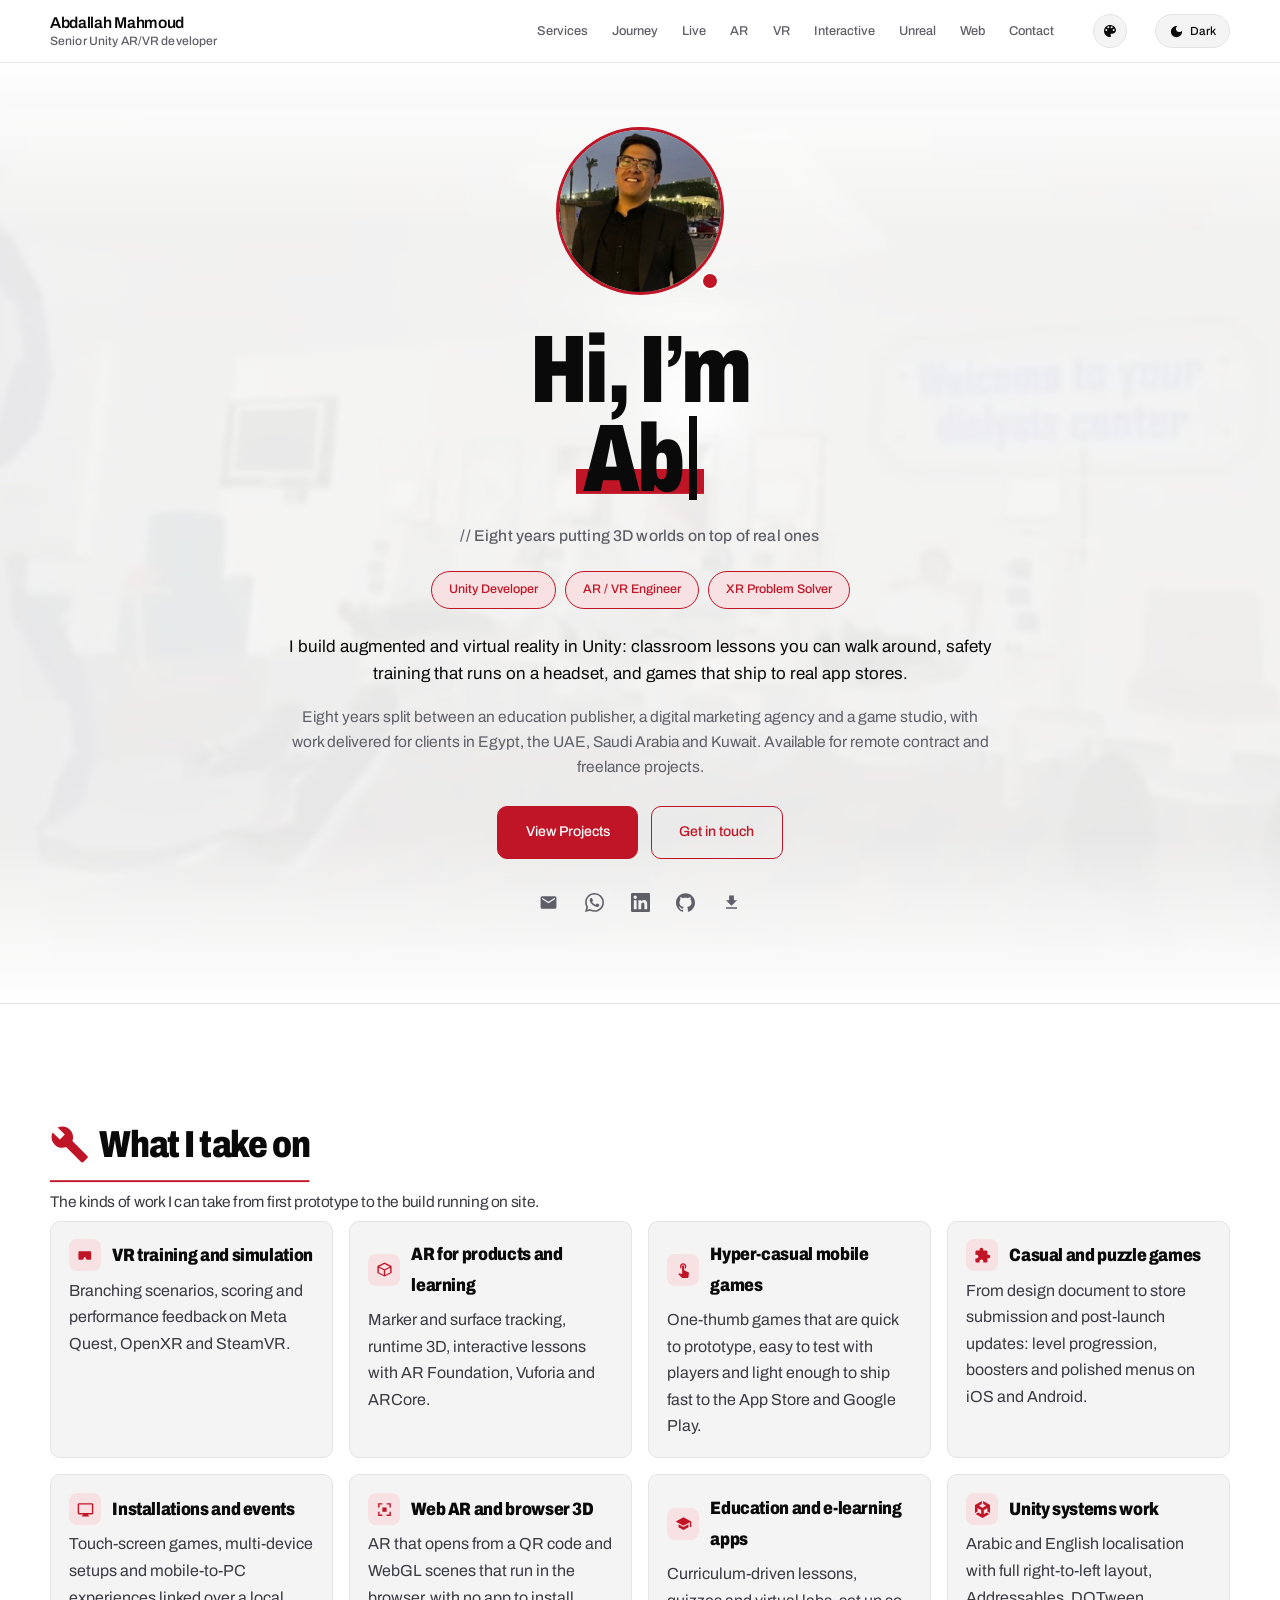
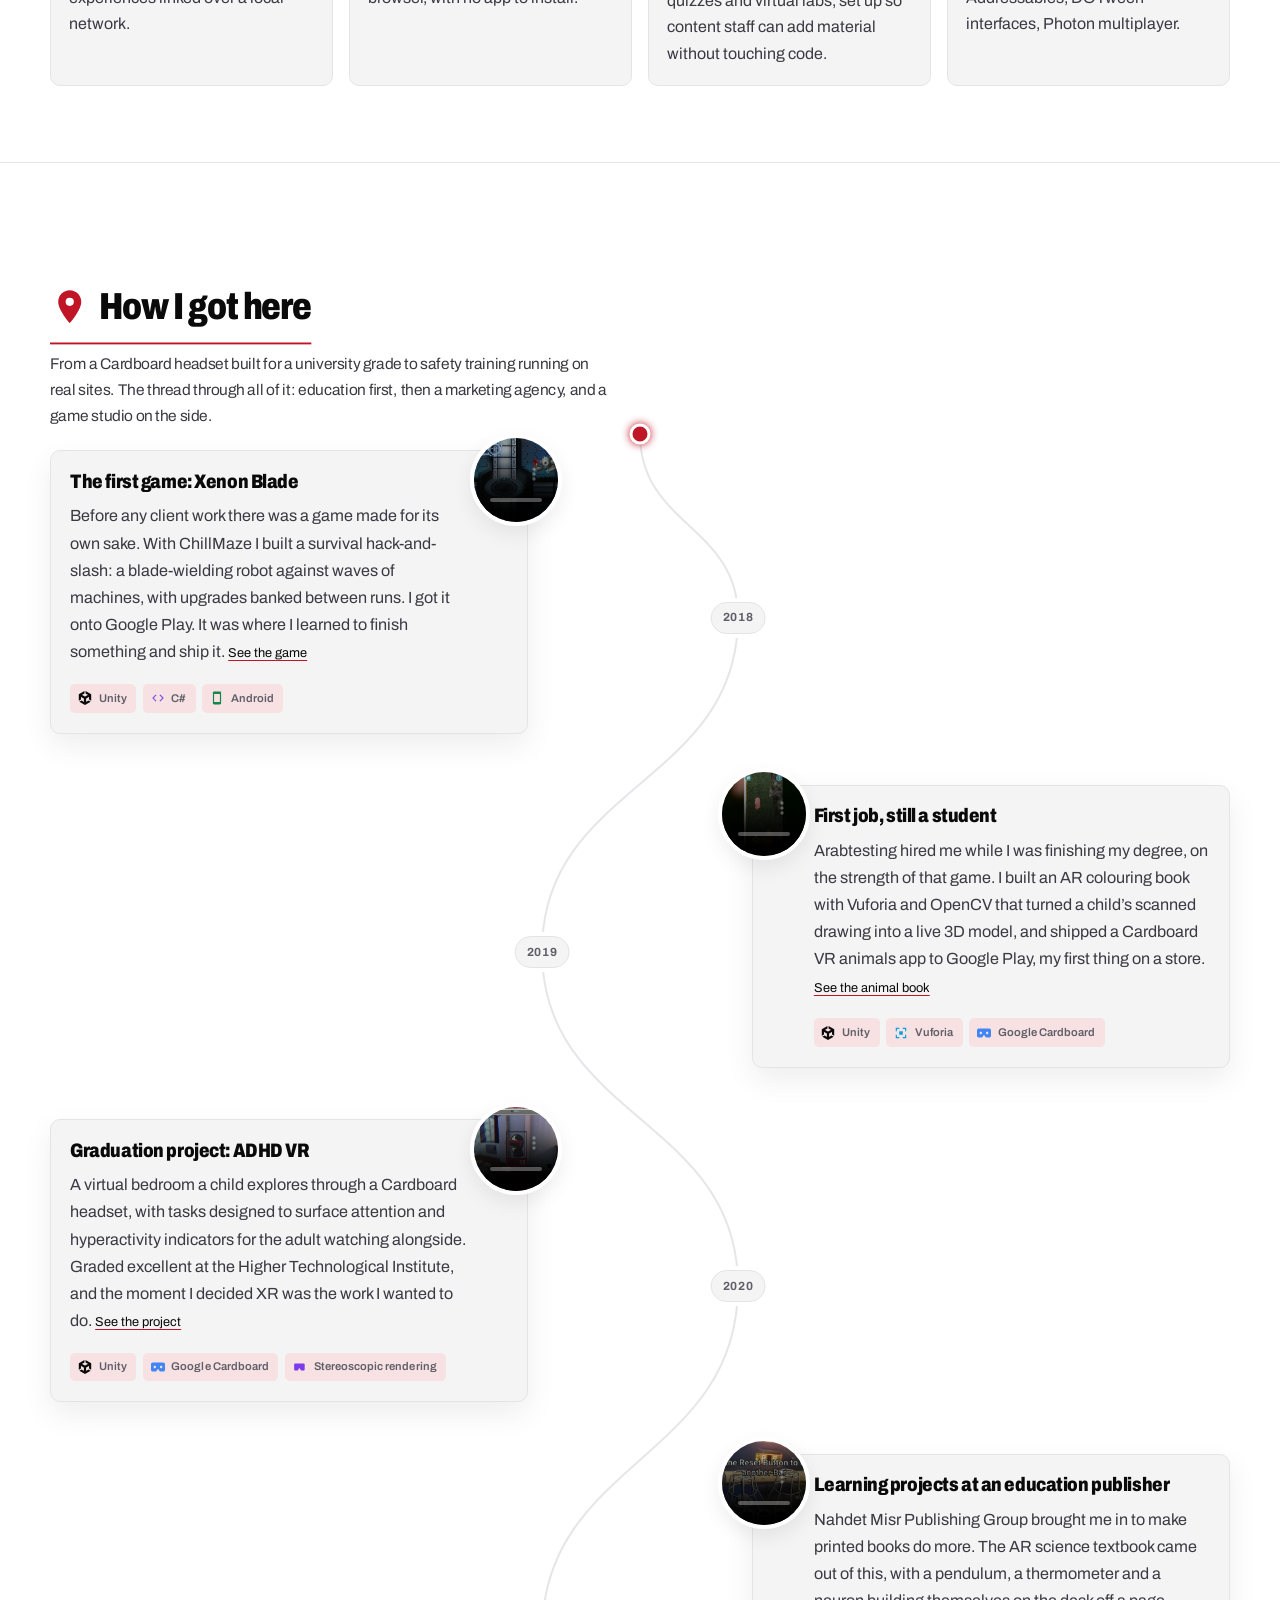
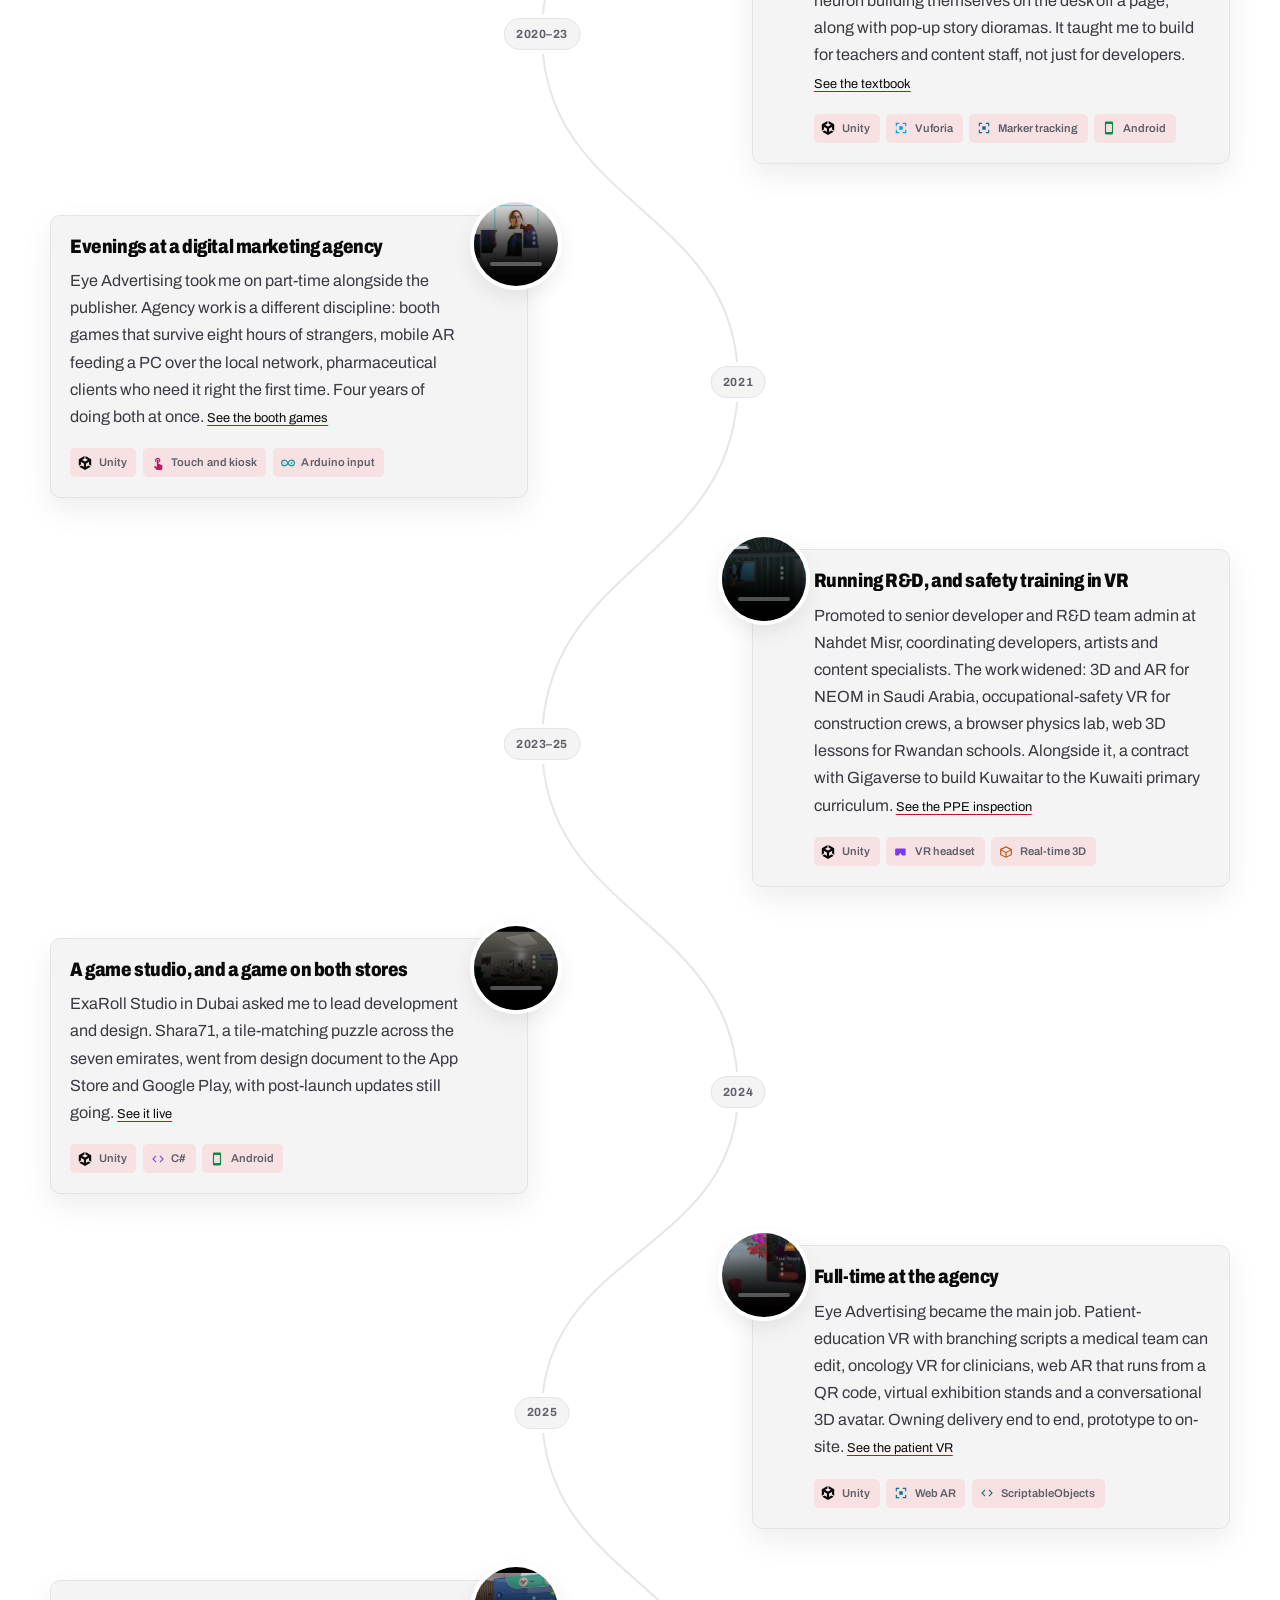
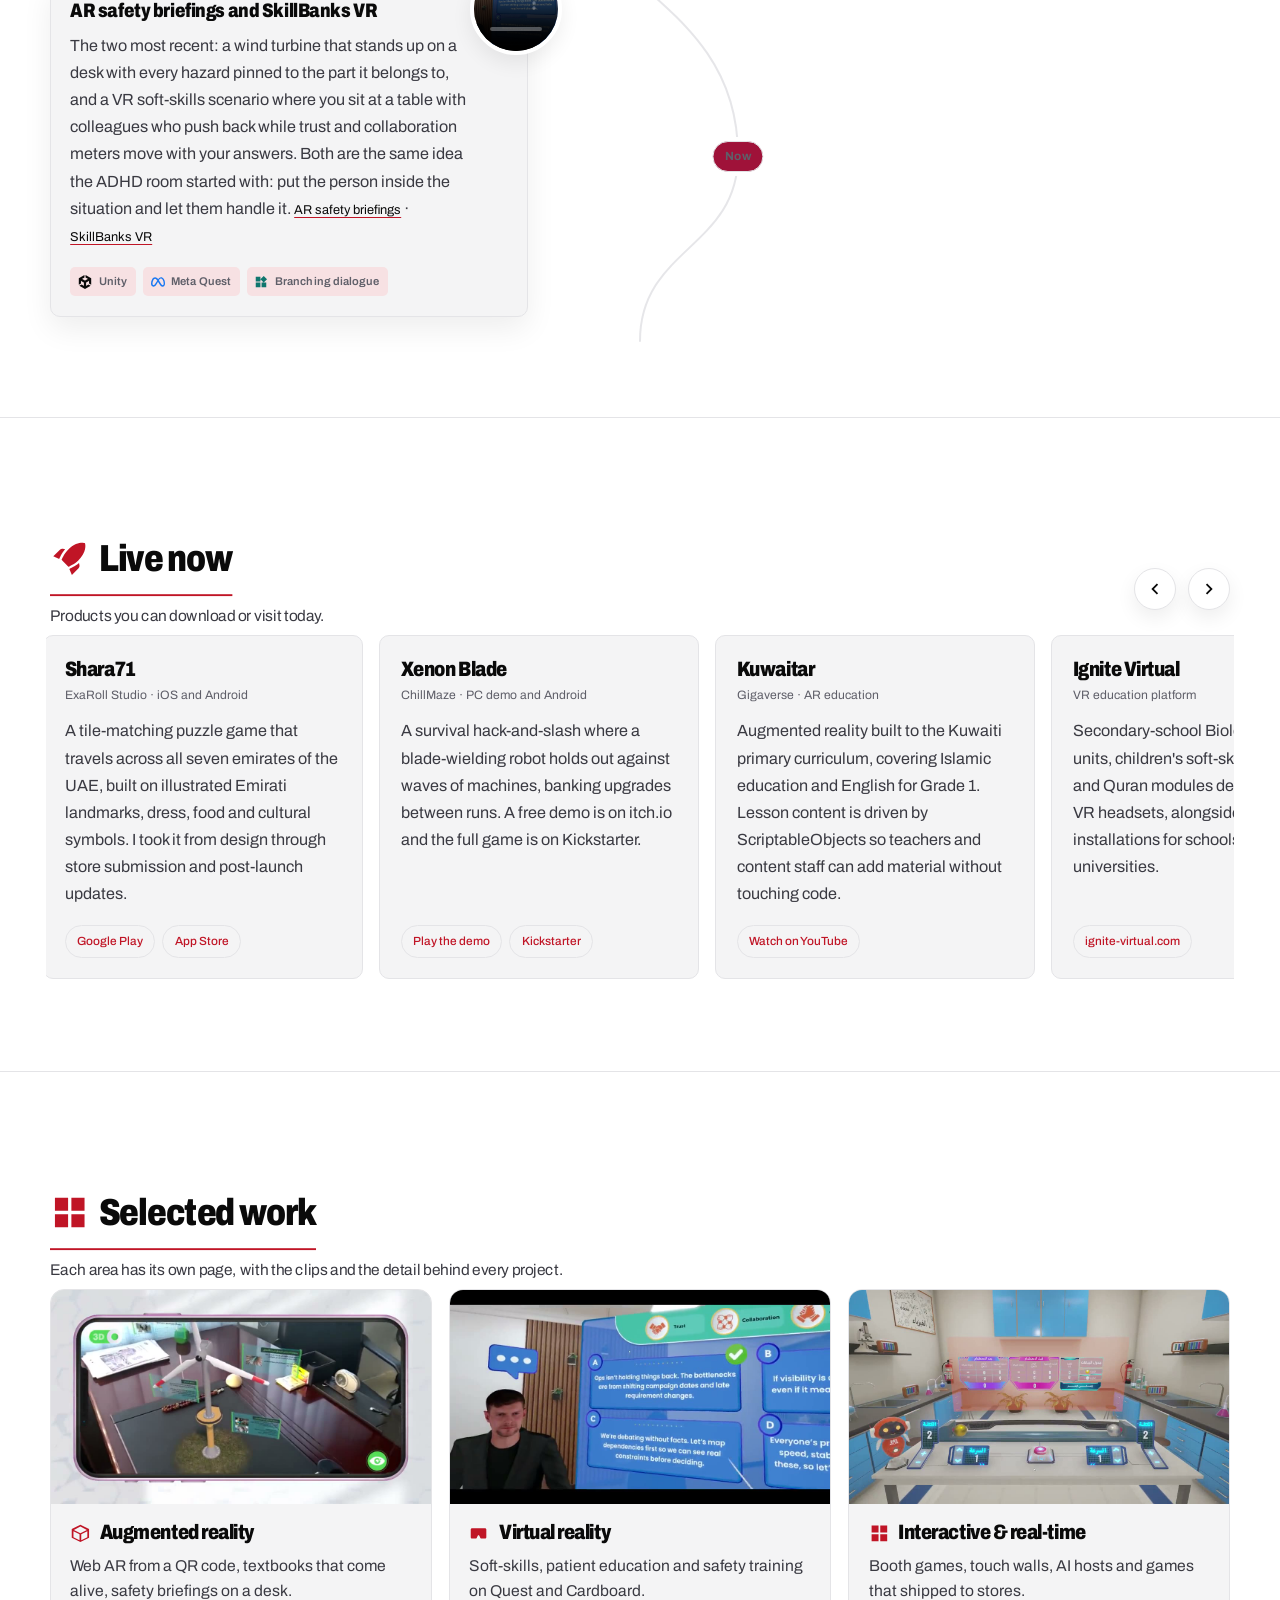
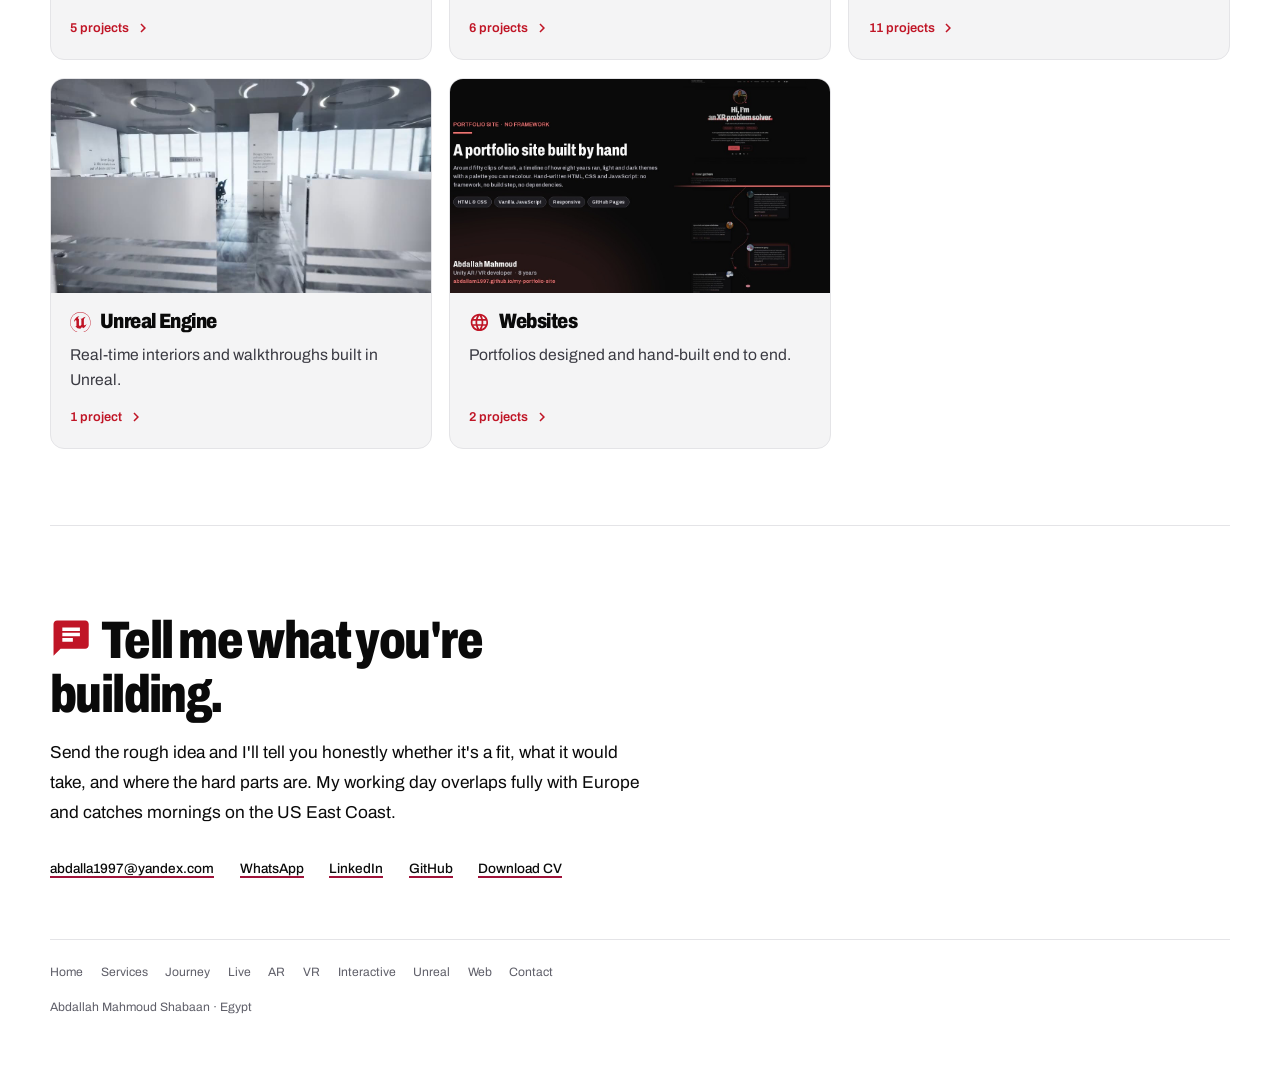
==== index.html @ 1aaa984c "Play a clip in each Selected work card The AR, VR, Interactive and Unreal cards loop a muted preview" ====
<!DOCTYPE html>
<html lang="en">
<head>
<meta charset="utf-8">
<meta name="viewport" content="width=device-width, initial-scale=1">
<title>Abdallah Mahmoud · Senior Unity AR/VR Developer</title>
<meta name="description" content="Senior Unity AR and VR developer. Six years building education, training and event experiences for clients across Egypt, the UAE, Saudi Arabia and Kuwait.">
<meta property="og:title" content="Abdallah Mahmoud · Senior Unity AR/VR Developer">
<meta property="og:description" content="Senior Unity AR and VR developer. Six years building education, training and event experiences for clients across Egypt, the UAE, Saudi Arabia and Kuwait.">
<meta property="og:image" content="https://abdallam1997.github.io/my-portfolio-site/share-card.png">
<meta property="og:image:width" content="1200">
<meta property="og:image:height" content="630">
<meta property="og:image:alt" content="Abdallah Mahmoud, Unity AR/VR developer">
<meta property="og:site_name" content="Abdallah Mahmoud">
<meta property="og:type" content="website">
<meta property="og:url" content="https://abdallam1997.github.io/my-portfolio-site/">
<meta name="twitter:card" content="summary_large_image">
<meta name="twitter:title" content="Abdallah Mahmoud · Senior Unity AR/VR Developer">
<meta name="twitter:description" content="Senior Unity AR and VR developer. Six years building education, training and event experiences for clients across Egypt, the UAE, Saudi Arabia and Kuwait.">
<meta name="twitter:image" content="https://abdallam1997.github.io/my-portfolio-site/share-card.png">
<link rel="canonical" href="https://abdallam1997.github.io/my-portfolio-site/">
<meta name="theme-color" content="#FFFFFF">
<link rel="icon" href="favicon.svg" type="image/svg+xml">
<link rel="icon" href="favicon.png" type="image/png" sizes="64x64">
<link rel="apple-touch-icon" href="apple-touch-icon.png">
<script>
// Runs before paint so a stored choice never flashes the wrong theme.
(function(){try{var t=localStorage.getItem('theme');
if(t==='dark'||t==='light')document.documentElement.setAttribute('data-theme',t);
var a=localStorage.getItem('accent');
if(a&&/^[a-z]+$/.test(a))document.documentElement.setAttribute('data-accent',a);}catch(e){}})();
</script>
<link rel="preconnect" href="https://fonts.googleapis.com">
<link rel="preconnect" href="https://fonts.gstatic.com" crossorigin>
<!-- Fonts load without blocking paint, so the page still appears instantly on
     networks where fonts.googleapis.com is slow or blocked. -->
<link rel="stylesheet" href="https://fonts.googleapis.com/css2?family=Archivo:wdth,wght@62..125,400..900&amp;display=swap" media="print" onload="this.media='all';this.onload=null">
<noscript><link rel="stylesheet" href="https://fonts.googleapis.com/css2?family=Archivo:wdth,wght@62..125,400..900&amp;display=swap"></noscript>
<!-- The version is bumped whenever styles.css changes: Pages caches assets for
     ten minutes, and without it a new page can load against the old stylesheet. -->
<link rel="preconnect" href="https://fonts.googleapis.com">
<link rel="preconnect" href="https://fonts.gstatic.com" crossorigin>
<!-- Fonts load without blocking paint, so the page still appears instantly on
     networks where fonts.googleapis.com is slow or blocked. -->
<link rel="stylesheet" href="https://fonts.googleapis.com/css2?family=Archivo:wdth,wght@62..125,400..900&amp;display=swap" media="print" onload="this.media='all';this.onload=null">
<noscript><link rel="stylesheet" href="https://fonts.googleapis.com/css2?family=Archivo:wdth,wght@62..125,400..900&amp;display=swap"></noscript>
<!-- The version is bumped whenever styles.css changes: Pages caches assets for
     ten minutes, and without it a new page can load against the old stylesheet. -->
<link rel="stylesheet" href="styles.css?v=20261012e">
</head>
<body>
<div class="progress" aria-hidden="true"></div>

<!-- Floating contact: shown once the top of the page is past, hidden again over #contact. -->
<div class="fab" id="fab">
  <div class="fab-menu" id="fabMenu">
    <a class="fab-item" href="https://wa.me/201009634712" target="_blank" rel="noopener">
      <svg viewBox="0 0 24 24" aria-hidden="true" focusable="false"><path d="M17.472 14.382c-.297-.149-1.758-.867-2.03-.967-.273-.099-.471-.148-.67.15-.197.297-.767.966-.94 1.164-.173.199-.347.223-.644.075-.297-.15-1.255-.463-2.39-1.475-.883-.788-1.48-1.761-1.653-2.059-.173-.297-.018-.458.13-.606.134-.133.298-.347.446-.52.149-.174.198-.298.298-.497.099-.198.05-.371-.025-.52-.075-.149-.669-1.612-.916-2.207-.242-.579-.487-.5-.669-.51-.173-.008-.371-.01-.57-.01-.198 0-.52.074-.792.372-.272.297-1.04 1.016-1.04 2.479 0 1.462 1.065 2.875 1.213 3.074.149.198 2.096 3.2 5.077 4.487.709.306 1.262.489 1.694.625.712.227 1.36.195 1.872.118.571-.085 1.758-.719 2.006-1.413.248-.694.248-1.289.173-1.413-.074-.124-.272-.198-.57-.347m-5.421 7.403h-.004a9.87 9.87 0 01-5.031-1.378l-.361-.214-3.741.982.998-3.648-.235-.374a9.86 9.86 0 01-1.51-5.26c.001-5.45 4.436-9.884 9.888-9.884 2.64 0 5.122 1.03 6.988 2.898a9.825 9.825 0 012.893 6.994c-.003 5.45-4.437 9.884-9.885 9.884m8.413-18.297A11.815 11.815 0 0012.05 0C5.495 0 .16 5.335.157 11.892c0 2.096.547 4.142 1.588 5.945L.057 24l6.305-1.654a11.882 11.882 0 005.683 1.448h.005c6.554 0 11.89-5.335 11.893-11.893a11.821 11.821 0 00-3.48-8.413z"/></svg>WhatsApp</a>
    <a class="fab-item" href="mailto:abdalla1997@yandex.com">
      <svg viewBox="0 0 24 24" aria-hidden="true" focusable="false"><path d="M20 4H4c-1.1 0-1.99.9-1.99 2L2 18c0 1.1.9 2 2 2h16c1.1 0 2-.9 2-2V6c0-1.1-.9-2-2-2zm0 4l-8 5-8-5V6l8 5 8-5v2z"/></svg>Email</a>
    <a class="fab-item" href="tel:+201009634712">
      <svg viewBox="0 0 24 24" aria-hidden="true" focusable="false"><path d="M6.62 10.79a15.05 15.05 0 006.59 6.59l2.2-2.2c.27-.27.67-.36 1.02-.24 1.12.37 2.33.57 3.57.57.55 0 1 .45 1 1V20c0 .55-.45 1-1 1-9.39 0-17-7.61-17-17 0-.55.45-1 1-1h3.5c.55 0 1 .45 1 1 0 1.25.2 2.45.57 3.57.11.35.03.74-.25 1.02l-2.2 2.2z"/></svg>Call +20 100 963 4712</a>
  </div>
  <button class="fab-btn" id="fabBtn" type="button" aria-expanded="false" aria-controls="fabMenu" aria-label="Contact me">
    <svg class="i-chat" viewBox="0 0 24 24" aria-hidden="true" focusable="false"><path d="M20 2H4c-1.1 0-2 .9-2 2v18l4-4h14c1.1 0 2-.9 2-2V4c0-1.1-.9-2-2-2zM7 9h10v2H7V9zm6 5H7v-2h6v2zm4-6H7V6h10v2z"/></svg>
    <svg class="i-close" viewBox="0 0 24 24" aria-hidden="true" focusable="false"><path d="M19 6.41L17.59 5 12 10.59 6.41 5 5 6.41 10.59 12 5 17.59 6.41 19 12 13.41 17.59 19 19 17.59 13.41 12z"/></svg>
  </button>
</div>


<header class="masthead">
  <div class="wrap">
    <a class="brand" href="index.html">
      <span class="wordmark">Abdallah Mahmoud</span>
      <span class="where">Senior Unity AR/VR developer</span>
    </a>
    <span class="spring"></span>
    <button type="button" class="navtoggle" aria-label="Open menu" aria-expanded="false" aria-controls="mainnav"><svg viewBox="0 0 24 24" aria-hidden="true" focusable="false"><path class="bar1" d="M4 12h16"/><path class="bar2" d="M4 12h16"/><path class="bar3" d="M4 12h16"/></svg></button>
    <nav class="mainnav" id="mainnav" aria-label="Pages">
      <a href="#services">Services</a>
      <a href="#journey">Journey</a>
      <a href="#live">Live</a>
      <a href="ar.html">AR</a>
      <a href="vr.html">VR</a>
      <a href="interactive.html">Interactive</a>
      <a href="unreal.html">Unreal</a>
      <a href="websites.html">Web</a>
      <a href="#contact">Contact</a>
    </nav>
    <span class="pickwrap"><button type="button" class="palette" aria-label="Change accent colour" aria-expanded="false" aria-haspopup="true" aria-controls="swatches"><svg viewBox="0 0 24 24" aria-hidden="true" focusable="false"><path d="M12 3c-4.97 0-9 4.03-9 9s4.03 9 9 9c.83 0 1.5-.67 1.5-1.5 0-.39-.15-.74-.39-1.01-.23-.26-.38-.61-.38-.99 0-.83.67-1.5 1.5-1.5H16c2.76 0 5-2.24 5-5 0-4.42-4.03-8-9-8zm-5.5 9a1.5 1.5 0 1 1 0-3 1.5 1.5 0 0 1 0 3zm3-4a1.5 1.5 0 1 1 0-3 1.5 1.5 0 0 1 0 3zm5 0a1.5 1.5 0 1 1 0-3 1.5 1.5 0 0 1 0 3zm3 4a1.5 1.5 0 1 1 0-3 1.5 1.5 0 0 1 0 3z"/></svg></button><div class="swatches" id="swatches" role="group" aria-label="Accent colour"><button type="button" data-accent="red" style="--sw:#C01526" aria-pressed="false" aria-label="Red" title="Red"></button><button type="button" data-accent="orange" style="--sw:#B45309" aria-pressed="false" aria-label="Orange" title="Orange"></button><button type="button" data-accent="green" style="--sw:#15803D" aria-pressed="false" aria-label="Green" title="Green"></button><button type="button" data-accent="teal" style="--sw:#0F766E" aria-pressed="false" aria-label="Teal" title="Teal"></button><button type="button" data-accent="blue" style="--sw:#1D4ED8" aria-pressed="false" aria-label="Blue" title="Blue"></button><button type="button" data-accent="purple" style="--sw:#6D28D9" aria-pressed="false" aria-label="Purple" title="Purple"></button><button type="button" data-accent="magenta" style="--sw:#A21CAF" aria-pressed="false" aria-label="Magenta" title="Magenta"></button></div></span>
    <button type="button" class="theme" aria-label="Switch to dark theme"><svg class="i-moon" viewBox="0 0 24 24" aria-hidden="true" focusable="false"><path d="M12 3c-4.97 0-9 4.03-9 9s4.03 9 9 9 9-4.03 9-9c0-.46-.04-.92-.1-1.36-.98 1.37-2.58 2.26-4.4 2.26-2.98 0-5.4-2.42-5.4-5.4 0-1.81.89-3.42 2.26-4.4-.44-.06-.9-.1-1.36-.1z"/></svg><span class="lab lab-light">Dark</span><svg class="i-sun" viewBox="0 0 24 24" aria-hidden="true" focusable="false"><path d="M12 7c-2.76 0-5 2.24-5 5s2.24 5 5 5 5-2.24 5-5-2.24-5-5-5zM2 13h2c.55 0 1-.45 1-1s-.45-1-1-1H2c-.55 0-1 .45-1 1s.45 1 1 1zm18 0h2c.55 0 1-.45 1-1s-.45-1-1-1h-2c-.55 0-1 .45-1 1s.45 1 1 1zM11 2v2c0 .55.45 1 1 1s1-.45 1-1V2c0-.55-.45-1-1-1s-1 .45-1 1zm0 18v2c0 .55.45 1 1 1s1-.45 1-1v-2c0-.55-.45-1-1-1s-1 .45-1 1zM5.99 4.58a.996.996 0 00-1.41 0 .996.996 0 000 1.41l1.06 1.06c.39.39 1.03.39 1.41 0s.39-1.03 0-1.41L5.99 4.58zm12.37 12.37a.996.996 0 00-1.41 0 .996.996 0 000 1.41l1.06 1.06c.39.39 1.03.39 1.41 0a.996.996 0 000-1.41l-1.06-1.06zm1.06-10.96a.996.996 0 000-1.41.996.996 0 00-1.41 0l-1.06 1.06c-.39.39-.39 1.03 0 1.41s1.03.39 1.41 0l1.06-1.06zM7.05 18.36a.996.996 0 000-1.41.996.996 0 00-1.41 0l-1.06 1.06c-.39.39-.39 1.03 0 1.41s1.03.39 1.41 0l1.06-1.06z"/></svg><span class="lab lab-dark">Light</span></button>
  </div>
</header>

<main id="top">
<section class="hero" id="top">
  <div class="hero-bg" aria-hidden="true">
    <video poster="media/hero-reel.jpg" muted loop playsinline autoplay preload="auto" tabindex="-1"
           data-sm="media/hero-reel-sm.mp4" data-lg="media/hero-reel.mp4"></video>
  </div>
  <script>
  // Pick the reel before the browser has a src to fetch, so a phone never
  // pulls the desktop file. No src at all if the visitor asked to save data;
  // the poster still shows.
  (function(){
    var v = document.querySelector('.hero-bg video');
    if (!v) return;
    try {
      // Only saveData, which the visitor sets deliberately. effectiveType is
      // a browser estimate and reports "3g" even on a local server, so using
      // it would drop the reel for plenty of people on fine connections.
      var c = navigator.connection;
      if (c && c.saveData) return;
      var small = window.matchMedia && window.matchMedia('(max-width: 760px)').matches;
      v.src = small ? v.getAttribute('data-sm') : v.getAttribute('data-lg');
    } catch (e) {
      v.src = v.getAttribute('data-lg');
    }
  })();
  </script>
  <div class="wrap">
    <button type="button" class="avatar" aria-pressed="false" aria-label="Show illustrated avatar">
      <span class="avatar-inner">
        <span class="face front"><img src="media/avatar.jpg" width="440" height="440" alt="Abdallah Mahmoud"></span>
        <span class="face back"><svg viewBox="0 0 200 200" aria-hidden="true" focusable="false"><defs><linearGradient id="avbg" x1="0" y1="0" x2="0" y2="1"><stop offset="0" stop-color="#F7C24B"/><stop offset="1" stop-color="#E08A2E"/></linearGradient><clipPath id="avc"><circle cx="100" cy="100" r="100"/></clipPath></defs><g clip-path="url(#avc)"><rect width="200" height="200" fill="url(#avbg)"/><path d="M4 200c0-38 38-58 96-58s96 20 96 58z" fill="#23232B"/><path d="M100 143l-24 6 7 51h34l7-51z" fill="#15151A"/><path d="M76 149l24 8-17 43-10-38z" fill="#30303B"/><path d="M124 149l-24 8 17 43 10-38z" fill="#30303B"/><path d="M86 118h28v27a14 14 0 0 1-28 0z" fill="#C98A5E"/><path d="M86 118h28v11a14 14 0 0 1-28 0z" fill="#B2744B"/><ellipse cx="59" cy="97" rx="7.5" ry="9.5" fill="#D89A6C"/><ellipse cx="141" cy="97" rx="7.5" ry="9.5" fill="#D89A6C"/><path d="M60 84c0-25 17-42 40-42s40 17 40 42c0 26-17 48-40 48S60 110 60 84z" fill="#E0A472"/><path d="M60 84c0-25 17-42 40-42 5 0 9 .7 13 2-20 5-31 21-31 43 0 19 8 36 21 44-25-2-43-24-43-47z" fill="#D3945F" opacity=".45"/><path d="M86 122q14 5 28 0-3 10-14 10t-14-10z" fill="#B2744B" opacity=".4"/><path d="M84 103q16-6 32 0-5 8-16 8t-16-8z" fill="#B2744B" opacity=".22"/><path d="M59 92c-6-40 14-64 41-64s47 24 41 64c-3-16-7-27-13-34-11 10-27 14-42 11-9-2-16-6-19-10-4 8-7 19-8 33z" fill="#17130F"/><path d="M72 34c11-8 33-10 47 2-14-6-33-6-47-2z" fill="#312921"/><path d="M59 92c1-14 4-25 8-33 2 4 6 6 10 8-9 6-15 14-18 25z" fill="#0E0B08"/><rect x="60" y="82" width="6" height="18" rx="3" fill="#17130F"/><rect x="134" y="82" width="6" height="18" rx="3" fill="#17130F"/><path d="M69 73q13-7 26-2" fill="none" stroke="#241D17" stroke-width="6.5" stroke-linecap="round"/><path d="M105 71q13-5 26 2" fill="none" stroke="#241D17" stroke-width="6.5" stroke-linecap="round"/><circle cx="81" cy="96" r="3.8" fill="#241C15"/><circle cx="119" cy="96" r="3.8" fill="#241C15"/><circle cx="82.5" cy="94.4" r="1.3" fill="#fff" opacity=".9"/><circle cx="120.5" cy="94.4" r="1.3" fill="#fff" opacity=".9"/><g fill="none"><circle cx="81" cy="96" r="15.5" stroke="#3E2C1D" stroke-width="3.4"/><circle cx="119" cy="96" r="15.5" stroke="#3E2C1D" stroke-width="3.4"/><circle cx="81" cy="96" r="13.2" stroke="#D9B36A" stroke-width="1.5" opacity=".9"/><circle cx="119" cy="96" r="13.2" stroke="#D9B36A" stroke-width="1.5" opacity=".9"/><path d="M96.5 93.5q3.5-3 7 0" stroke="#3E2C1D" stroke-width="3" stroke-linecap="round"/><path d="M65.6 93l-7 2.5M134.4 93l7 2.5" stroke="#3E2C1D" stroke-width="3" stroke-linecap="round"/></g><path d="M100 98q-4.5 10 2 13.5" fill="none" stroke="#BE8253" stroke-width="2.8" stroke-linecap="round"/><path d="M82 116c6 17 30 17 36 0-12 5-24 5-36 0z" fill="#7A3B32"/><path d="M85.5 117.5c6 8.5 23 8.5 29 0-9.5 3.2-19.5 3.2-29 0z" fill="#fff"/><path d="M82 116q18 7 36 0" fill="none" stroke="#8A5637" stroke-width="2.1" stroke-linecap="round"/></g></svg></span>
      </span>
    </button>

    <h1>Hi, I&rsquo;m<br><span class="typed hl" aria-live="polite"><span class="typed-out">Abdallah Mahmoud</span><span class="caret" aria-hidden="true"></span></span></h1>

    <p class="welcome">// Eight years putting 3D worlds on top of real ones</p>

    <ul class="tags">
      <li>Unity Developer</li>
      <li>AR / VR Engineer</li>
      <li>XR Problem Solver</li>
    </ul>

    <p class="lede">I build augmented and virtual reality in Unity: classroom lessons you can walk around, safety training that runs on a headset, and games that ship to real app stores.</p>
    <p class="lede sub">Eight years split between an education publisher, a digital marketing agency and a game studio, with work delivered for clients in Egypt, the UAE, Saudi Arabia and Kuwait. Available for remote contract and freelance projects.</p>

    <div class="hero-cta">
      <a class="cta" href="#work">View Projects</a>
      <a class="cta ghost" href="#contact">Get in touch</a>
    </div>

    <nav class="hero-social" aria-label="Profiles">
        <a href="mailto:abdalla1997@yandex.com" aria-label="Email abdalla1997@yandex.com"><svg viewBox="0 0 24 24" aria-hidden="true" focusable="false"><path d="M20 4H4c-1.1 0-1.99.9-1.99 2L2 18c0 1.1.9 2 2 2h16c1.1 0 2-.9 2-2V6c0-1.1-.9-2-2-2zm0 4l-8 5-8-5V6l8 5 8-5v2z"/></svg></a>
        <a href="https://wa.me/201009634712" aria-label="WhatsApp"><svg viewBox="0 0 24 24" aria-hidden="true" focusable="false"><path d="M17.472 14.382c-.297-.149-1.758-.867-2.03-.967-.273-.099-.471-.148-.67.15-.197.297-.767.966-.94 1.164-.173.199-.347.223-.644.075-.297-.15-1.255-.463-2.39-1.475-.883-.788-1.48-1.761-1.653-2.059-.173-.297-.018-.458.13-.606.134-.133.298-.347.446-.52.149-.174.198-.298.298-.497.099-.198.05-.371-.025-.52-.075-.149-.669-1.612-.916-2.207-.242-.579-.487-.5-.669-.51-.173-.008-.371-.01-.57-.01-.198 0-.52.074-.792.372-.272.297-1.04 1.016-1.04 2.479 0 1.462 1.065 2.875 1.213 3.074.149.198 2.096 3.2 5.077 4.487.709.306 1.262.489 1.694.625.712.227 1.36.195 1.872.118.571-.085 1.758-.719 2.006-1.413.248-.694.248-1.289.173-1.413-.074-.124-.272-.198-.57-.347m-5.421 7.403h-.004a9.87 9.87 0 01-5.031-1.378l-.361-.214-3.741.982.998-3.648-.235-.374a9.86 9.86 0 01-1.51-5.26c.001-5.45 4.436-9.884 9.888-9.884 2.64 0 5.122 1.03 6.988 2.898a9.825 9.825 0 012.893 6.994c-.003 5.45-4.437 9.884-9.885 9.884m8.413-18.297A11.815 11.815 0 0012.05 0C5.495 0 .16 5.335.157 11.892c0 2.096.547 4.142 1.588 5.945L.057 24l6.305-1.654a11.882 11.882 0 005.683 1.448h.005c6.554 0 11.89-5.335 11.893-11.893a11.821 11.821 0 00-3.48-8.413z"/></svg></a>
        <a href="https://www.linkedin.com/in/abdalla-mahmoud-8b60b8194/" aria-label="LinkedIn"><svg viewBox="0 0 24 24" aria-hidden="true" focusable="false"><path d="M20.447 20.452h-3.554v-5.569c0-1.328-.027-3.037-1.852-3.037-1.853 0-2.136 1.445-2.136 2.939v5.667H9.351V9h3.414v1.561h.046c.477-.9 1.637-1.85 3.37-1.85 3.601 0 4.267 2.37 4.267 5.455v6.286zM5.337 7.433c-1.144 0-2.063-.926-2.063-2.065 0-1.138.92-2.063 2.063-2.063 1.14 0 2.064.925 2.064 2.063 0 1.139-.925 2.065-2.064 2.065zm1.782 13.019H3.555V9h3.564v11.452zM22.225 0H1.771C.792 0 0 .774 0 1.729v20.542C0 23.227.792 24 1.771 24h20.451C23.2 24 24 23.227 24 22.271V1.729C24 .774 23.2 0 22.225 0z"/></svg></a>
        <a href="https://github.com/AbdallaM1997" aria-label="GitHub"><svg viewBox="0 0 24 24" aria-hidden="true" focusable="false"><path d="M12 .297c-6.63 0-12 5.373-12 12 0 5.303 3.438 9.8 8.205 11.385.6.113.82-.258.82-.577 0-.285-.01-1.04-.015-2.04-3.338.724-4.042-1.61-4.042-1.61C4.422 18.07 3.633 17.7 3.633 17.7c-1.087-.744.084-.729.084-.729 1.205.084 1.838 1.236 1.838 1.236 1.07 1.835 2.809 1.305 3.495.998.108-.776.417-1.305.76-1.605-2.665-.3-5.466-1.332-5.466-5.93 0-1.31.465-2.38 1.235-3.22-.135-.303-.54-1.523.105-3.176 0 0 1.005-.322 3.3 1.23.96-.267 1.98-.399 3-.405 1.02.006 2.04.138 3 .405 2.28-1.552 3.285-1.23 3.285-1.23.645 1.653.24 2.873.12 3.176.765.84 1.23 1.91 1.23 3.22 0 4.61-2.805 5.625-5.475 5.92.42.36.81 1.096.81 2.22 0 1.606-.015 2.896-.015 3.286 0 .315.21.69.825.57C20.565 22.092 24 17.592 24 12.297c0-6.627-5.373-12-12-12"/></svg></a>
        <a href="Abdallah_Mahmoud_Resume.pdf" download aria-label="Download CV (PDF)"><svg viewBox="0 0 24 24" aria-hidden="true" focusable="false"><path d="M19 9h-4V3H9v6H5l7 7 7-7zM5 18v2h14v-2H5z"/></svg></a>
    </nav>
  </div>
</section>

<section class="band" id="services">
  <div class="wrap">
    <div class="band-head">
      <h2><svg class="ico" viewBox="0 0 24 24" aria-hidden="true" focusable="false"><path d="M22.7 19l-9.1-9.1c.9-2.3.4-5-1.5-6.9-2-2-5-2.4-7.4-1.3L9 6 6 9 1.6 4.7C.4 7.1.9 10.1 2.9 12.1c1.9 1.9 4.6 2.4 6.9 1.5l9.1 9.1c.4.4 1 .4 1.4 0l2.3-2.3c.5-.4.5-1.1.1-1.4z"/></svg>What I take on</h2>
      <p>The kinds of work I can take from first prototype to the build running on site.</p>
    </div>
    <div class="caps">
      <div>
        <h3><span class="cap-ico"><svg class="ico" viewBox="0 0 24 24" aria-hidden="true" focusable="false"><path d="M20.5 6h-17C2.67 6 2 6.67 2 7.5v9c0 .83.67 1.5 1.5 1.5h4.05c.57 0 1.09-.32 1.34-.83l1.22-2.44c.37-.74 1.43-.74 1.8 0l1.22 2.44c.25.51.77.83 1.34.83h4.03c.83 0 1.5-.67 1.5-1.5v-9c0-.83-.67-1.5-1.5-1.5z"/></svg></span>VR training and simulation</h3>
        <p>Branching scenarios, scoring and performance feedback on Meta Quest, OpenXR and SteamVR.</p>
      </div>
      <div>
        <h3><span class="cap-ico"><svg class="ico" viewBox="0 0 24 24" aria-hidden="true" focusable="false"><path d="M12 2L2 7v10l10 5 10-5V7L12 2zm0 2.18L19.5 8 12 11.82 4.5 8 12 4.18zM4 9.62l7 3.5v6.76l-7-3.5V9.62zm9 10.26v-6.76l7-3.5v6.76l-7 3.5z"/></svg></span>AR for products and learning</h3>
        <p>Marker and surface tracking, runtime 3D, interactive lessons with AR Foundation, Vuforia and ARCore.</p>
      </div>
      <div>
        <h3><span class="cap-ico"><svg class="ico" viewBox="0 0 24 24" aria-hidden="true" focusable="false"><path d="M9 11.24V7.5a2.5 2.5 0 015 0v3.74c1.21-.81 2-2.18 2-3.74C16 5.01 13.99 3 11.5 3S7 5.01 7 7.5c0 1.56.79 2.93 2 3.74zm9.84 4.63l-4.54-2.26c-.17-.07-.35-.11-.54-.11H13v-6c0-.83-.67-1.5-1.5-1.5S10 6.67 10 7.5v10.74l-3.43-.72c-.08-.01-.15-.03-.24-.03-.31 0-.59.13-.79.33l-.79.8 4.94 4.94c.27.27.65.44 1.06.44h6.79c.75 0 1.33-.55 1.44-1.28l.75-5.27c.01-.07.02-.14.02-.2 0-.62-.38-1.16-.91-1.38z"/></svg></span>Hyper-casual mobile games</h3>
        <p>One-thumb games that are quick to prototype, easy to test with players and light enough to ship fast to the App Store and Google Play.</p>
      </div>
      <div>
        <h3><span class="cap-ico"><svg class="ico" viewBox="0 0 24 24" aria-hidden="true" focusable="false"><path d="M20.5 11H19V7c0-1.1-.9-2-2-2h-4V3.5C13 2.12 11.88 1 10.5 1S8 2.12 8 3.5V5H4c-1.1 0-1.99.9-1.99 2v3.8H3.5c1.49 0 2.7 1.21 2.7 2.7s-1.21 2.7-2.7 2.7H2V20c0 1.1.9 2 2 2h3.8v-1.5c0-1.49 1.21-2.7 2.7-2.7 1.49 0 2.7 1.21 2.7 2.7V22H17c1.1 0 2-.9 2-2v-4h1.5c1.38 0 2.5-1.12 2.5-2.5S21.88 11 20.5 11z"/></svg></span>Casual and puzzle games</h3>
        <p>From design document to store submission and post-launch updates: level progression, boosters and polished menus on iOS and Android.</p>
      </div>
      <div>
        <h3><span class="cap-ico"><svg class="ico" viewBox="0 0 24 24" aria-hidden="true" focusable="false"><path d="M21 3H3c-1.1 0-2 .9-2 2v12c0 1.1.9 2 2 2h6l-2 2v1h10v-1l-2-2h6c1.1 0 2-.9 2-2V5c0-1.1-.9-2-2-2zm0 14H3V5h18v12z"/></svg></span>Installations and events</h3>
        <p>Touch-screen games, multi-device setups and mobile-to-PC experiences linked over a local network.</p>
      </div>
      <div>
        <h3><span class="cap-ico"><svg class="ico" viewBox="0 0 24 24" aria-hidden="true" focusable="false"><path d="M3 3h6v2H5v4H3V3zm12 0h6v6h-2V5h-4V3zM3 15h2v4h4v2H3v-6zm16 0h2v6h-6v-2h4v-4zM9 9h6v6H9V9z"/></svg></span>Web AR and browser 3D</h3>
        <p>AR that opens from a QR code and WebGL scenes that run in the browser, with no app to install.</p>
      </div>
      <div>
        <h3><span class="cap-ico"><svg class="ico" viewBox="0 0 24 24" aria-hidden="true" focusable="false"><path d="M5 13.18v4L12 21l7-3.82v-4L12 17l-7-3.82zM12 3L1 9l11 6 9-4.91V17h2V9L12 3z"/></svg></span>Education and e-learning apps</h3>
        <p>Curriculum-driven lessons, quizzes and virtual labs, set up so content staff can add material without touching code.</p>
      </div>
      <div>
        <h3><span class="cap-ico"><svg class="ico" viewBox="0 0 24 24" aria-hidden="true" focusable="false"><path d="m12.9288 4.2939 3.7997 2.1929c.1366.077.1415.2905 0 .3675l-4.515 2.6076a.4192.4192 0 0 1-.4246 0L7.274 6.8543c-.139-.0745-.1415-.293 0-.3675l3.7972-2.193V0L1.3758 5.5977V16.793l3.7177-2.1456v-4.3858c-.0025-.1565.1813-.2682.318-.1838l4.5148 2.6076a.4252.4252 0 0 1 .2136.3676v5.2127c.0025.1565-.1813.2682-.3179.1838l-3.7996-2.1929-3.7178 2.1457L12 24l9.6954-5.5977-3.7178-2.1457-3.7996 2.1929c-.1341.082-.3229-.0248-.3179-.1838V13.053c0-.1565.087-.2956.2136-.3676l4.5149-2.6076c.134-.082.3228.0224.3179.1838v4.3858l3.7177 2.1456V5.5977L12.9288 0Z"/></svg></span>Unity systems work</h3>
        <p>Arabic and English localisation with full right-to-left layout, Addressables, DOTween interfaces, Photon multiplayer.</p>
      </div>
    </div>
  </div>
</section>

<section class="band journey" id="journey">
  <div class="wrap">
    <div class="band-head">
      <h2><svg class="ico" viewBox="0 0 24 24" aria-hidden="true" focusable="false"><path d="M12 2C8.13 2 5 5.13 5 9c0 5.25 7 13 7 13s7-7.75 7-13c0-3.87-3.13-7-7-7zm0 9.5a2.5 2.5 0 010-5 2.5 2.5 0 010 5z"/></svg>How I got here</h2>
      <p>From a Cardboard headset built for a university grade to safety training running on real sites. The thread through all of it: education first, then a marketing agency, and a game studio on the side.</p>
    </div>
    <ol class="steps">
      <svg class="trail" aria-hidden="true" focusable="false"><path class="trail-bg"/><path class="trail-ink"/><circle class="trail-halo" r="18"/><circle class="trail-dot" r="9"/></svg>
      <li>
        <span class="when">2018</span>
        <div class="card">
          <video class="pic" data-lazy src="media/xenon-blade.mp4" data-sm="media/xenon-blade-sm.mp4" poster="media/xenon-blade.jpg" muted loop playsinline preload="none" aria-label="Xenon Blade gameplay"></video>
          <div class="what">
            <h3>The first game: Xenon Blade</h3>
            <p>Before any client work there was a game made for its own sake. With ChillMaze I built a survival hack-and-slash: a blade-wielding robot against waves of machines, with upgrades banked between runs. I got it onto Google Play. It was where I learned to finish something and ship it. <a href="interactive.html#p-xenon">See the game</a></p>
            <ul class="stack"><li data-b="unity"><svg class="tico" viewBox="0 0 24 24" aria-hidden="true" focusable="false"><path d="m12.9288 4.2939 3.7997 2.1929c.1366.077.1415.2905 0 .3675l-4.515 2.6076a.4192.4192 0 0 1-.4246 0L7.274 6.8543c-.139-.0745-.1415-.293 0-.3675l3.7972-2.193V0L1.3758 5.5977V16.793l3.7177-2.1456v-4.3858c-.0025-.1565.1813-.2682.318-.1838l4.5148 2.6076a.4252.4252 0 0 1 .2136.3676v5.2127c.0025.1565-.1813.2682-.3179.1838l-3.7996-2.1929-3.7178 2.1457L12 24l9.6954-5.5977-3.7178-2.1457-3.7996 2.1929c-.1341.082-.3229-.0248-.3179-.1838V13.053c0-.1565.087-.2956.2136-.3676l4.5149-2.6076c.134-.082.3228.0224.3179.1838v4.3858l3.7177 2.1456V5.5977L12.9288 0Z"/></svg>Unity</li><li data-b="csharp"><svg class="tico" viewBox="0 0 24 24" aria-hidden="true" focusable="false"><path d="M9.4 16.6L4.8 12l4.6-4.6L8 6l-6 6 6 6 1.4-1.4zm5.2 0l4.6-4.6-4.6-4.6L16 6l6 6-6 6-1.4-1.4z"/></svg>C#</li><li data-b="android"><svg class="tico" viewBox="0 0 24 24" aria-hidden="true" focusable="false"><path d="M17 1.01L7 1c-1.1 0-2 .9-2 2v18c0 1.1.9 2 2 2h10c1.1 0 2-.9 2-2V3c0-1.1-.9-1.99-2-1.99zM17 19H7V5h10v14z"/></svg>Android</li></ul>
          </div>
        </div>
      </li>
      <li>
        <span class="when">2019</span>
        <div class="card">
          <video class="pic" data-lazy src="media/ar-tiger.mp4" poster="media/ar-tiger.jpg" muted loop playsinline preload="none" aria-label="AR tiger standing on a printed page"></video>
          <div class="what">
            <h3>First job, still a student</h3>
            <p>Arabtesting hired me while I was finishing my degree, on the strength of that game. I built an AR colouring book with Vuforia and OpenCV that turned a child&rsquo;s scanned drawing into a live 3D model, and shipped a Cardboard VR animals app to Google Play, my first thing on a store. <a href="ar.html#p-animals">See the animal book</a></p>
            <ul class="stack"><li data-b="unity"><svg class="tico" viewBox="0 0 24 24" aria-hidden="true" focusable="false"><path d="m12.9288 4.2939 3.7997 2.1929c.1366.077.1415.2905 0 .3675l-4.515 2.6076a.4192.4192 0 0 1-.4246 0L7.274 6.8543c-.139-.0745-.1415-.293 0-.3675l3.7972-2.193V0L1.3758 5.5977V16.793l3.7177-2.1456v-4.3858c-.0025-.1565.1813-.2682.318-.1838l4.5148 2.6076a.4252.4252 0 0 1 .2136.3676v5.2127c.0025.1565-.1813.2682-.3179.1838l-3.7996-2.1929-3.7178 2.1457L12 24l9.6954-5.5977-3.7178-2.1457-3.7996 2.1929c-.1341.082-.3229-.0248-.3179-.1838V13.053c0-.1565.087-.2956.2136-.3676l4.5149-2.6076c.134-.082.3228.0224.3179.1838v4.3858l3.7177 2.1456V5.5977L12.9288 0Z"/></svg>Unity</li><li data-b="vuforia"><svg class="tico" viewBox="0 0 24 24" aria-hidden="true" focusable="false"><path d="M3 3h6v2H5v4H3V3zm12 0h6v6h-2V5h-4V3zM3 15h2v4h4v2H3v-6zm16 0h2v6h-6v-2h4v-4zM9 9h6v6H9V9z"/></svg>Vuforia</li><li data-b="google"><svg class="tico" viewBox="0 0 24 24" aria-hidden="true" focusable="false"><path d="M3.087 4.235a3.07 3.07 0 0 0-2.183.91A3.133 3.133 0 0 0 0 7.35v9.296a3.13 3.13 0 0 0 .903 2.206 3.066 3.066 0 0 0 2.184.913h4.28a3.078 3.078 0 0 0 2.713-1.645l1.209-2.276a.785.785 0 0 1 .703-.42.783.783 0 0 1 .701.42l1.21 2.276a3.08 3.08 0 0 0 2.718 1.645h4.292a3.07 3.07 0 0 0 2.184-.913A3.13 3.13 0 0 0 24 16.646V7.35c0-.825-.324-1.618-.904-2.205a3.065 3.065 0 0 0-2.183-.91zm3.495 5.656c1.138 0 2.06.937 2.06 2.092 0 1.157-.922 2.093-2.06 2.093-1.139 0-2.061-.936-2.061-2.093 0-1.155.922-2.092 2.06-2.092zm10.832 0c1.139 0 2.061.937 2.061 2.092 0 1.157-.922 2.093-2.06 2.093-1.14 0-2.063-.936-2.063-2.093 0-1.155.923-2.092 2.062-2.092z"/></svg>Google Cardboard</li></ul>
          </div>
        </div>
      </li>
      <li>
        <span class="when">2020</span>
        <div class="card">
          <video class="pic" data-lazy src="media/adhd-vr.mp4" data-sm="media/adhd-vr-sm.mp4" poster="media/adhd-vr.jpg" muted loop playsinline preload="none" aria-label="The ADHD VR bedroom in stereo view"></video>
          <div class="what">
            <h3>Graduation project: ADHD VR</h3>
            <p>A virtual bedroom a child explores through a Cardboard headset, with tasks designed to surface attention and hyperactivity indicators for the adult watching alongside. Graded excellent at the Higher Technological Institute, and the moment I decided XR was the work I wanted to do. <a href="vr.html#p-adhd">See the project</a></p>
            <ul class="stack"><li data-b="unity"><svg class="tico" viewBox="0 0 24 24" aria-hidden="true" focusable="false"><path d="m12.9288 4.2939 3.7997 2.1929c.1366.077.1415.2905 0 .3675l-4.515 2.6076a.4192.4192 0 0 1-.4246 0L7.274 6.8543c-.139-.0745-.1415-.293 0-.3675l3.7972-2.193V0L1.3758 5.5977V16.793l3.7177-2.1456v-4.3858c-.0025-.1565.1813-.2682.318-.1838l4.5148 2.6076a.4252.4252 0 0 1 .2136.3676v5.2127c.0025.1565-.1813.2682-.3179.1838l-3.7996-2.1929-3.7178 2.1457L12 24l9.6954-5.5977-3.7178-2.1457-3.7996 2.1929c-.1341.082-.3229-.0248-.3179-.1838V13.053c0-.1565.087-.2956.2136-.3676l4.5149-2.6076c.134-.082.3228.0224.3179.1838v4.3858l3.7177 2.1456V5.5977L12.9288 0Z"/></svg>Unity</li><li data-b="google"><svg class="tico" viewBox="0 0 24 24" aria-hidden="true" focusable="false"><path d="M3.087 4.235a3.07 3.07 0 0 0-2.183.91A3.133 3.133 0 0 0 0 7.35v9.296a3.13 3.13 0 0 0 .903 2.206 3.066 3.066 0 0 0 2.184.913h4.28a3.078 3.078 0 0 0 2.713-1.645l1.209-2.276a.785.785 0 0 1 .703-.42.783.783 0 0 1 .701.42l1.21 2.276a3.08 3.08 0 0 0 2.718 1.645h4.292a3.07 3.07 0 0 0 2.184-.913A3.13 3.13 0 0 0 24 16.646V7.35c0-.825-.324-1.618-.904-2.205a3.065 3.065 0 0 0-2.183-.91zm3.495 5.656c1.138 0 2.06.937 2.06 2.092 0 1.157-.922 2.093-2.06 2.093-1.139 0-2.061-.936-2.061-2.093 0-1.155.922-2.092 2.06-2.092zm10.832 0c1.139 0 2.061.937 2.061 2.092 0 1.157-.922 2.093-2.06 2.093-1.14 0-2.063-.936-2.063-2.093 0-1.155.923-2.092 2.062-2.092z"/></svg>Google Cardboard</li><li data-c="vr"><svg class="tico" viewBox="0 0 24 24" aria-hidden="true" focusable="false"><path d="M20.5 6h-17C2.67 6 2 6.67 2 7.5v9c0 .83.67 1.5 1.5 1.5h4.05c.57 0 1.09-.32 1.34-.83l1.22-2.44c.37-.74 1.43-.74 1.8 0l1.22 2.44c.25.51.77.83 1.34.83h4.03c.83 0 1.5-.67 1.5-1.5v-9c0-.83-.67-1.5-1.5-1.5z"/></svg>Stereoscopic rendering</li></ul>
          </div>
        </div>
      </li>
      <li>
        <span class="when">2020&ndash;23</span>
        <div class="card">
          <video class="pic" data-lazy src="media/ar-pendulum.mp4" data-sm="media/ar-pendulum-sm.mp4" poster="media/ar-pendulum.jpg" muted loop playsinline preload="none" aria-label="AR pendulum experiment on a textbook page"></video>
          <div class="what">
            <h3>Learning projects at an education publisher</h3>
            <p>Nahdet Misr Publishing Group brought me in to make printed books do more. The AR science textbook came out of this, with a pendulum, a thermometer and a neuron building themselves on the desk off a page, along with pop-up story dioramas. It taught me to build for teachers and content staff, not just for developers. <a href="ar.html#p-textbook">See the textbook</a></p>
            <ul class="stack"><li data-b="unity"><svg class="tico" viewBox="0 0 24 24" aria-hidden="true" focusable="false"><path d="m12.9288 4.2939 3.7997 2.1929c.1366.077.1415.2905 0 .3675l-4.515 2.6076a.4192.4192 0 0 1-.4246 0L7.274 6.8543c-.139-.0745-.1415-.293 0-.3675l3.7972-2.193V0L1.3758 5.5977V16.793l3.7177-2.1456v-4.3858c-.0025-.1565.1813-.2682.318-.1838l4.5148 2.6076a.4252.4252 0 0 1 .2136.3676v5.2127c.0025.1565-.1813.2682-.3179.1838l-3.7996-2.1929-3.7178 2.1457L12 24l9.6954-5.5977-3.7178-2.1457-3.7996 2.1929c-.1341.082-.3229-.0248-.3179-.1838V13.053c0-.1565.087-.2956.2136-.3676l4.5149-2.6076c.134-.082.3228.0224.3179.1838v4.3858l3.7177 2.1456V5.5977L12.9288 0Z"/></svg>Unity</li><li data-b="vuforia"><svg class="tico" viewBox="0 0 24 24" aria-hidden="true" focusable="false"><path d="M3 3h6v2H5v4H3V3zm12 0h6v6h-2V5h-4V3zM3 15h2v4h4v2H3v-6zm16 0h2v6h-6v-2h4v-4zM9 9h6v6H9V9z"/></svg>Vuforia</li><li data-c="ar"><svg class="tico" viewBox="0 0 24 24" aria-hidden="true" focusable="false"><path d="M3 3h6v2H5v4H3V3zm12 0h6v6h-2V5h-4V3zM3 15h2v4h4v2H3v-6zm16 0h2v6h-6v-2h4v-4zM9 9h6v6H9V9z"/></svg>Marker tracking</li><li data-b="android"><svg class="tico" viewBox="0 0 24 24" aria-hidden="true" focusable="false"><path d="M17 1.01L7 1c-1.1 0-2 .9-2 2v18c0 1.1.9 2 2 2h10c1.1 0 2-.9 2-2V3c0-1.1-.9-1.99-2-1.99zM17 19H7V5h10v14z"/></svg>Android</li></ul>
          </div>
        </div>
      </li>
      <li>
        <span class="when">2021</span>
        <div class="card">
          <video class="pic" data-lazy src="media/booth-sanofi.mp4" poster="media/booth-sanofi.jpg" muted loop playsinline preload="none" aria-label="Booth game on an event floor"></video>
          <div class="what">
            <h3>Evenings at a digital marketing agency</h3>
            <p>Eye Advertising took me on part-time alongside the publisher. Agency work is a different discipline: booth games that survive eight hours of strangers, mobile AR feeding a PC over the local network, pharmaceutical clients who need it right the first time. Four years of doing both at once. <a href="interactive.html#p-booth">See the booth games</a></p>
            <ul class="stack"><li data-b="unity"><svg class="tico" viewBox="0 0 24 24" aria-hidden="true" focusable="false"><path d="m12.9288 4.2939 3.7997 2.1929c.1366.077.1415.2905 0 .3675l-4.515 2.6076a.4192.4192 0 0 1-.4246 0L7.274 6.8543c-.139-.0745-.1415-.293 0-.3675l3.7972-2.193V0L1.3758 5.5977V16.793l3.7177-2.1456v-4.3858c-.0025-.1565.1813-.2682.318-.1838l4.5148 2.6076a.4252.4252 0 0 1 .2136.3676v5.2127c.0025.1565-.1813.2682-.3179.1838l-3.7996-2.1929-3.7178 2.1457L12 24l9.6954-5.5977-3.7178-2.1457-3.7996 2.1929c-.1341.082-.3229-.0248-.3179-.1838V13.053c0-.1565.087-.2956.2136-.3676l4.5149-2.6076c.134-.082.3228.0224.3179.1838v4.3858l3.7177 2.1456V5.5977L12.9288 0Z"/></svg>Unity</li><li data-c="ui"><svg class="tico" viewBox="0 0 24 24" aria-hidden="true" focusable="false"><path d="M9 11.24V7.5C9 6.12 10.12 5 11.5 5S14 6.12 14 7.5v3.74c1.21-.81 2-2.18 2-3.74C16 5.01 13.99 3 11.5 3S7 5.01 7 7.5c0 1.56.79 2.93 2 3.74zm9.84 4.63l-4.54-2.26c-.17-.07-.35-.11-.54-.11H13v-6c0-.83-.67-1.5-1.5-1.5S10 6.67 10 7.5v10.74l-3.43-.72c-.08-.01-.15-.03-.24-.03-.31 0-.59.13-.79.33l-.79.8 4.94 4.94c.27.27.65.44 1.06.44h6.79c.75 0 1.33-.55 1.44-1.28l.75-5.27c.01-.07.02-.14.02-.2 0-.62-.38-1.16-.91-1.38z"/></svg>Touch and kiosk</li><li data-b="arduino"><svg class="tico" viewBox="0 0 24 24" aria-hidden="true" focusable="false"><path d="M18.087 6.146c-.3 0-.607.017-.907.069-2.532.367-4.23 2.239-5.18 3.674-.95-1.435-2.648-3.307-5.18-3.674a6.49 6.49 0 0 0-.907-.069C2.648 6.146 0 8.77 0 12s2.656 5.854 5.913 5.854c.3 0 .607-.017.916-.069 2.531-.376 4.23-2.247 5.18-3.683.949 1.436 2.647 3.307 5.18 3.683.299.043.607.069.915.069C21.344 17.854 24 15.23 24 12s-2.656-5.854-5.913-5.854zM6.53 15.734a3.837 3.837 0 0 1-.625.043c-2.148 0-3.889-1.7-3.889-3.777 0-2.085 1.749-3.777 3.898-3.777.208 0 .416.017.624.043 2.39.35 3.847 2.768 4.347 3.734-.508.974-1.974 3.384-4.355 3.734zm11.558.043c-.208 0-.416-.017-.624-.043-2.39-.35-3.856-2.768-4.347-3.734.491-.966 1.957-3.384 4.347-3.734.208-.026.416-.043.624-.043 2.149 0 3.89 1.7 3.89 3.777 0 2.085-1.75 3.777-3.89 3.777zm1.65-4.404v1.134h-1.205v1.182h-1.156v-1.182H16.17v-1.134h1.206V10.19h1.156v1.183h1.206zM4.246 12.498H7.82v-1.125H4.245v1.125z"/></svg>Arduino input</li></ul>
          </div>
        </div>
      </li>
      <li>
        <span class="when">2023&ndash;25</span>
        <div class="card">
          <video class="pic" data-lazy src="media/vr-ppe.mp4" data-sm="media/vr-ppe-sm.mp4" poster="media/vr-ppe.jpg" muted loop playsinline preload="none" aria-label="PPE inspection in VR"></video>
          <div class="what">
            <h3>Running R&amp;D, and safety training in VR</h3>
            <p>Promoted to senior developer and R&amp;D team admin at Nahdet Misr, coordinating developers, artists and content specialists. The work widened: 3D and AR for NEOM in Saudi Arabia, occupational-safety VR for construction crews, a browser physics lab, web 3D lessons for Rwandan schools. Alongside it, a contract with Gigaverse to build Kuwaitar to the Kuwaiti primary curriculum. <a href="vr.html#p-ppe">See the PPE inspection</a></p>
            <ul class="stack"><li data-b="unity"><svg class="tico" viewBox="0 0 24 24" aria-hidden="true" focusable="false"><path d="m12.9288 4.2939 3.7997 2.1929c.1366.077.1415.2905 0 .3675l-4.515 2.6076a.4192.4192 0 0 1-.4246 0L7.274 6.8543c-.139-.0745-.1415-.293 0-.3675l3.7972-2.193V0L1.3758 5.5977V16.793l3.7177-2.1456v-4.3858c-.0025-.1565.1813-.2682.318-.1838l4.5148 2.6076a.4252.4252 0 0 1 .2136.3676v5.2127c.0025.1565-.1813.2682-.3179.1838l-3.7996-2.1929-3.7178 2.1457L12 24l9.6954-5.5977-3.7178-2.1457-3.7996 2.1929c-.1341.082-.3229-.0248-.3179-.1838V13.053c0-.1565.087-.2956.2136-.3676l4.5149-2.6076c.134-.082.3228.0224.3179.1838v4.3858l3.7177 2.1456V5.5977L12.9288 0Z"/></svg>Unity</li><li data-c="vr"><svg class="tico" viewBox="0 0 24 24" aria-hidden="true" focusable="false"><path d="M20.5 6h-17C2.67 6 2 6.67 2 7.5v9c0 .83.67 1.5 1.5 1.5h4.05c.57 0 1.09-.32 1.34-.83l1.22-2.44c.37-.74 1.43-.74 1.8 0l1.22 2.44c.25.51.77.83 1.34.83h4.03c.83 0 1.5-.67 1.5-1.5v-9c0-.83-.67-1.5-1.5-1.5z"/></svg>VR headset</li><li data-c="gfx"><svg class="tico" viewBox="0 0 24 24" aria-hidden="true" focusable="false"><path d="M12 2L2 7v10l10 5 10-5V7L12 2zm0 2.18L19.5 8 12 11.82 4.5 8 12 4.18zM4 9.62l7 3.5v6.76l-7-3.5V9.62zm9 10.26v-6.76l7-3.5v6.76l-7 3.5z"/></svg>Real-time 3D</li></ul>
          </div>
        </div>
      </li>
      <li>
        <span class="when">2024</span>
        <div class="card">
          <video class="pic" data-lazy src="media/hero-reel.mp4" data-sm="media/hero-reel-sm.mp4" poster="media/hero-reel.jpg" muted loop playsinline preload="none" aria-label="Shara71 tile-matching game"></video>
          <div class="what">
            <h3>A game studio, and a game on both stores</h3>
            <p>ExaRoll Studio in Dubai asked me to lead development and design. Shara71, a tile-matching puzzle across the seven emirates, went from design document to the App Store and Google Play, with post-launch updates still going. <a href="#live">See it live</a></p>
            <ul class="stack"><li data-b="unity"><svg class="tico" viewBox="0 0 24 24" aria-hidden="true" focusable="false"><path d="m12.9288 4.2939 3.7997 2.1929c.1366.077.1415.2905 0 .3675l-4.515 2.6076a.4192.4192 0 0 1-.4246 0L7.274 6.8543c-.139-.0745-.1415-.293 0-.3675l3.7972-2.193V0L1.3758 5.5977V16.793l3.7177-2.1456v-4.3858c-.0025-.1565.1813-.2682.318-.1838l4.5148 2.6076a.4252.4252 0 0 1 .2136.3676v5.2127c.0025.1565-.1813.2682-.3179.1838l-3.7996-2.1929-3.7178 2.1457L12 24l9.6954-5.5977-3.7178-2.1457-3.7996 2.1929c-.1341.082-.3229-.0248-.3179-.1838V13.053c0-.1565.087-.2956.2136-.3676l4.5149-2.6076c.134-.082.3228.0224.3179.1838v4.3858l3.7177 2.1456V5.5977L12.9288 0Z"/></svg>Unity</li><li data-b="csharp"><svg class="tico" viewBox="0 0 24 24" aria-hidden="true" focusable="false"><path d="M9.4 16.6L4.8 12l4.6-4.6L8 6l-6 6 6 6 1.4-1.4zm5.2 0l4.6-4.6-4.6-4.6L16 6l6 6-6 6-1.4-1.4z"/></svg>C#</li><li data-b="android"><svg class="tico" viewBox="0 0 24 24" aria-hidden="true" focusable="false"><path d="M17 1.01L7 1c-1.1 0-2 .9-2 2v18c0 1.1.9 2 2 2h10c1.1 0 2-.9 2-2V3c0-1.1-.9-1.99-2-1.99zM17 19H7V5h10v14z"/></svg>Android</li></ul>
          </div>
        </div>
      </li>
      <li>
        <span class="when">2025</span>
        <div class="card">
          <video class="pic" data-lazy src="media/vr-quest-clinic.mp4" poster="media/vr-quest-clinic.jpg" muted loop playsinline preload="none" aria-label="Patient-education VR clinic scene"></video>
          <div class="what">
            <h3>Full-time at the agency</h3>
            <p>Eye Advertising became the main job. Patient-education VR with branching scripts a medical team can edit, oncology VR for clinicians, web AR that runs from a QR code, virtual exhibition stands and a conversational 3D avatar. Owning delivery end to end, prototype to on-site. <a href="vr.html#p-patient">See the patient VR</a></p>
            <ul class="stack"><li data-b="unity"><svg class="tico" viewBox="0 0 24 24" aria-hidden="true" focusable="false"><path d="m12.9288 4.2939 3.7997 2.1929c.1366.077.1415.2905 0 .3675l-4.515 2.6076a.4192.4192 0 0 1-.4246 0L7.274 6.8543c-.139-.0745-.1415-.293 0-.3675l3.7972-2.193V0L1.3758 5.5977V16.793l3.7177-2.1456v-4.3858c-.0025-.1565.1813-.2682.318-.1838l4.5148 2.6076a.4252.4252 0 0 1 .2136.3676v5.2127c.0025.1565-.1813.2682-.3179.1838l-3.7996-2.1929-3.7178 2.1457L12 24l9.6954-5.5977-3.7178-2.1457-3.7996 2.1929c-.1341.082-.3229-.0248-.3179-.1838V13.053c0-.1565.087-.2956.2136-.3676l4.5149-2.6076c.134-.082.3228.0224.3179.1838v4.3858l3.7177 2.1456V5.5977L12.9288 0Z"/></svg>Unity</li><li data-c="ar"><svg class="tico" viewBox="0 0 24 24" aria-hidden="true" focusable="false"><path d="M3 3h6v2H5v4H3V3zm12 0h6v6h-2V5h-4V3zM3 15h2v4h4v2H3v-6zm16 0h2v6h-6v-2h4v-4zM9 9h6v6H9V9z"/></svg>Web AR</li><li data-c="sys"><svg class="tico" viewBox="0 0 24 24" aria-hidden="true" focusable="false"><path d="M9.4 16.6L4.8 12l4.6-4.6L8 6l-6 6 6 6 1.4-1.4zm5.2 0l4.6-4.6-4.6-4.6L16 6l6 6-6 6-1.4-1.4z"/></svg>ScriptableObjects</li></ul>
          </div>
        </div>
      </li>
      <li class="now">
        <span class="when">Now</span>
        <div class="card">
          <video class="pic" data-lazy src="media/vr-skillbanks.mp4" data-sm="media/vr-skillbanks-sm.mp4" poster="media/vr-skillbanks.jpg" muted loop playsinline preload="none" aria-label="SkillBanks VR meeting scene"></video>
          <div class="what">
            <h3>AR safety briefings and SkillBanks VR</h3>
            <p>The two most recent: a wind turbine that stands up on a desk with every hazard pinned to the part it belongs to, and a VR soft-skills scenario where you sit at a table with colleagues who push back while trust and collaboration meters move with your answers. Both are the same idea the ADHD room started with: put the person inside the situation and let them handle it. <a href="ar.html#p-safety">AR safety briefings</a> &middot; <a href="vr.html#p-skillbanks">SkillBanks VR</a></p>
            <ul class="stack"><li data-b="unity"><svg class="tico" viewBox="0 0 24 24" aria-hidden="true" focusable="false"><path d="m12.9288 4.2939 3.7997 2.1929c.1366.077.1415.2905 0 .3675l-4.515 2.6076a.4192.4192 0 0 1-.4246 0L7.274 6.8543c-.139-.0745-.1415-.293 0-.3675l3.7972-2.193V0L1.3758 5.5977V16.793l3.7177-2.1456v-4.3858c-.0025-.1565.1813-.2682.318-.1838l4.5148 2.6076a.4252.4252 0 0 1 .2136.3676v5.2127c.0025.1565-.1813.2682-.3179.1838l-3.7996-2.1929-3.7178 2.1457L12 24l9.6954-5.5977-3.7178-2.1457-3.7996 2.1929c-.1341.082-.3229-.0248-.3179-.1838V13.053c0-.1565.087-.2956.2136-.3676l4.5149-2.6076c.134-.082.3228.0224.3179.1838v4.3858l3.7177 2.1456V5.5977L12.9288 0Z"/></svg>Unity</li><li data-b="meta"><svg class="tico" viewBox="0 0 24 24" aria-hidden="true" focusable="false"><path d="M6.915 4.03c-1.968 0-3.683 1.28-4.871 3.113C.704 9.208 0 11.883 0 14.449c0 .706.07 1.369.21 1.973a6.624 6.624 0 0 0 .265.86 5.297 5.297 0 0 0 .371.761c.696 1.159 1.818 1.927 3.593 1.927 1.497 0 2.633-.671 3.965-2.444.76-1.012 1.144-1.626 2.663-4.32l.756-1.339.186-.325c.061.1.121.196.183.3l2.152 3.595c.724 1.21 1.665 2.556 2.47 3.314 1.046.987 1.992 1.22 3.06 1.22 1.075 0 1.876-.355 2.455-.843a3.743 3.743 0 0 0 .81-.973c.542-.939.861-2.127.861-3.745 0-2.72-.681-5.357-2.084-7.45-1.282-1.912-2.957-2.93-4.716-2.93-1.047 0-2.088.467-3.053 1.308-.652.57-1.257 1.29-1.82 2.05-.69-.875-1.335-1.547-1.958-2.056-1.182-.966-2.315-1.303-3.454-1.303zm10.16 2.053c1.147 0 2.188.758 2.992 1.999 1.132 1.748 1.647 4.195 1.647 6.4 0 1.548-.368 2.9-1.839 2.9-.58 0-1.027-.23-1.664-1.004-.496-.601-1.343-1.878-2.832-4.358l-.617-1.028a44.908 44.908 0 0 0-1.255-1.98c.07-.109.141-.224.211-.327 1.12-1.667 2.118-2.602 3.358-2.602zm-10.201.553c1.265 0 2.058.791 2.675 1.446.307.327.737.871 1.234 1.579l-1.02 1.566c-.757 1.163-1.882 3.017-2.837 4.338-1.191 1.649-1.81 1.817-2.486 1.817-.524 0-1.038-.237-1.383-.794-.263-.426-.464-1.13-.464-2.046 0-2.221.63-4.535 1.66-6.088.454-.687.964-1.226 1.533-1.533a2.264 2.264 0 0 1 1.088-.285z"/></svg>Meta Quest</li><li data-c="sys"><svg class="tico" viewBox="0 0 24 24" aria-hidden="true" focusable="false"><path d="M13 13v8h8v-8h-8zM3 21h8v-8H3v8zM3 3v8h8V3H3zm13.66-1.31L11 7.34 16.66 13l5.66-5.66-5.66-5.65z"/></svg>Branching dialogue</li></ul>
          </div>
        </div>
      </li>
    </ol>
  </div>
</section>

<section class="band" id="live">
  <div class="wrap">
    <div class="band-head">
      <h2><svg class="ico" viewBox="0 0 24 24" aria-hidden="true" focusable="false"><path d="M9.19 6.35c-2.04 2.29-3.44 5.58-3.57 5.89L2 10.69l4.05-4.05c.47-.47 1.15-.68 1.81-.55l1.33.26zM11.17 17s3.74-1.55 5.89-3.7c5.4-5.4 4.5-9.62 4.21-10.57-.95-.3-5.17-1.19-10.57 4.21C8.55 9.09 7 12.83 7 12.83L11.17 17zm6.48-2.19c-2.29 2.04-5.58 3.44-5.89 3.57L13.31 22l4.05-4.05c.47-.47.68-1.15.55-1.81l-.26-1.33z"/></svg>Live now</h2>
      <p>Products you can download or visit today.</p>
    </div>
    <div class="rail">
      <button type="button" class="rail-btn prev" aria-label="Scroll left"><svg viewBox="0 0 24 24" aria-hidden="true" focusable="false"><path d="M15.4 7.4L14 6l-6 6 6 6 1.4-1.4L10.8 12z"/></svg></button>
      <div class="live">
      <article>
        <h3>Shara71</h3>
        <p class="role">ExaRoll Studio &middot; iOS and Android</p>
        <p class="blurb">A tile-matching puzzle game that travels across all seven emirates of the UAE, built on illustrated Emirati landmarks, dress, food and cultural symbols. I took it from design through store submission and post-launch updates.</p>
        <div class="links">
          <a href="https://play.google.com/store/apps/details?id=com.ExaRollStudio.Shara71">Google Play</a>
          <a href="https://apps.apple.com/eg/app/shara71-%D8%B4%D8%A7%D8%B1%D8%A9-71/id6746771073">App Store</a>
        </div>
      </article>
      <article>
        <h3>Xenon Blade</h3>
        <p class="role">ChillMaze &middot; PC demo and Android</p>
        <p class="blurb">A survival hack-and-slash where a blade-wielding robot holds out against waves of machines, banking upgrades between runs. A free demo is on itch.io and the full game is on Kickstarter.</p>
        <div class="links">
          <a href="https://chillmaze.itch.io/xenon-blade-demo">Play the demo</a>
          <a href="https://www.kickstarter.com/projects/chillmaze/xenon-blade-survival-hack-and-slash">Kickstarter</a>
        </div>
      </article>
      <article>
        <h3>Kuwaitar</h3>
        <p class="role">Gigaverse &middot; AR education</p>
        <p class="blurb">Augmented reality built to the Kuwaiti primary curriculum, covering Islamic education and English for Grade 1. Lesson content is driven by ScriptableObjects so teachers and content staff can add material without touching code.</p>
        <div class="links">
          <a href="https://www.youtube.com/@kuwaitar5577">Watch on YouTube</a>
        </div>
      </article>
      <article>
        <h3>Ignite Virtual</h3>
        <p class="role">VR education platform</p>
        <p class="blurb">Secondary-school Biology and History units, children's soft-skills programmes and Quran modules delivered through VR headsets, alongside full VR lab installations for schools and universities.</p>
        <div class="links">
          <a href="https://ignite-virtual.com">ignite-virtual.com</a>
        </div>
      </article>
      </div>
      <button type="button" class="rail-btn next" aria-label="Scroll right"><svg viewBox="0 0 24 24" aria-hidden="true" focusable="false"><path d="M8.6 7.4L10 6l6 6-6 6-1.4-1.4L13.2 12z"/></svg></button>
    </div>
  </div>
</section>

<section class="band" id="work">
  <div class="wrap">
    <div class="band-head">
      <h2><svg class="ico" viewBox="0 0 24 24" aria-hidden="true" focusable="false"><path d="M3 3h8v8H3zM13 3h8v8h-8zM3 13h8v8H3zM13 13h8v8h-8z"/></svg>Selected work</h2>
      <p>Each area has its own page, with the clips and the detail behind every project.</p>
    </div>
    <div class="workgrid">
      <a class="workcard" href="ar.html">
        <span class="thumb"><video data-lazy src="media/ar-reel-sm.mp4" poster="media/ar-reel.jpg" muted loop playsinline preload="none" tabindex="-1" aria-hidden="true"></video></span>
        <span class="body">
          <span class="ttl"><svg class="ico" viewBox="0 0 24 24" aria-hidden="true" focusable="false"><path d="M12 2L2 7v10l10 5 10-5V7L12 2zm0 2.18L19.5 8 12 11.82 4.5 8 12 4.18zM4 9.62l7 3.5v6.76l-7-3.5V9.62zm9 10.26v-6.76l7-3.5v6.76l-7 3.5z"/></svg>Augmented reality</span>
          <span class="blurb">Web AR from a QR code, textbooks that come alive, safety briefings on a desk.</span>
          <span class="more">5 projects <svg viewBox="0 0 24 24" aria-hidden="true" focusable="false"><path d="M8.6 7.4L10 6l6 6-6 6-1.4-1.4L13.2 12z"/></svg></span>
        </span>
      </a>
      <a class="workcard" href="vr.html">
        <span class="thumb"><video data-lazy src="media/vr-skillbanks-sm.mp4" poster="media/vr-skillbanks.jpg" muted loop playsinline preload="none" tabindex="-1" aria-hidden="true"></video></span>
        <span class="body">
          <span class="ttl"><svg class="ico" viewBox="0 0 24 24" aria-hidden="true" focusable="false"><path d="M20.5 6h-17C2.67 6 2 6.67 2 7.5v9c0 .83.67 1.5 1.5 1.5h4.05c.57 0 1.09-.32 1.34-.83l1.22-2.44c.37-.74 1.43-.74 1.8 0l1.22 2.44c.25.51.77.83 1.34.83h4.03c.83 0 1.5-.67 1.5-1.5v-9c0-.83-.67-1.5-1.5-1.5z"/></svg>Virtual reality</span>
          <span class="blurb">Soft-skills, patient education and safety training on Quest and Cardboard.</span>
          <span class="more">6 projects <svg viewBox="0 0 24 24" aria-hidden="true" focusable="false"><path d="M8.6 7.4L10 6l6 6-6 6-1.4-1.4L13.2 12z"/></svg></span>
        </span>
      </a>
      <a class="workcard" href="interactive.html">
        <span class="thumb"><video data-lazy src="media/3d-momentum-sm.mp4" poster="media/3d-momentum.jpg" muted loop playsinline preload="none" tabindex="-1" aria-hidden="true"></video></span>
        <span class="body">
          <span class="ttl"><svg class="ico" viewBox="0 0 24 24" aria-hidden="true" focusable="false"><path d="M3 3h8v8H3zM13 3h8v8h-8zM3 13h8v8H3zM13 13h8v8h-8z"/></svg>Interactive & real-time</span>
          <span class="blurb">Booth games, touch walls, AI hosts and games that shipped to stores.</span>
          <span class="more">11 projects <svg viewBox="0 0 24 24" aria-hidden="true" focusable="false"><path d="M8.6 7.4L10 6l6 6-6 6-1.4-1.4L13.2 12z"/></svg></span>
        </span>
      </a>
      <a class="workcard" href="unreal.html">
        <span class="thumb"><video data-lazy src="media/ue-office-sm.mp4" poster="media/ue-office.jpg" muted loop playsinline preload="none" tabindex="-1" aria-hidden="true"></video></span>
        <span class="body">
          <span class="ttl"><svg class="ico" viewBox="0 0 24 24" aria-hidden="true" focusable="false"><path d="M12 0a12 12 0 1012 12A12 12 0 0012 0zm0 23.52A11.52 11.52 0 1123.52 12 11.52 11.52 0 0112 23.52zm7.13-9.791c-.206.997-1.126 3.557-4.06 4.942l-1.179-1.325-1.988 2a7.338 7.338 0 01-5.804-2.978 2.859 2.859 0 00.65.123c.326.006.678-.114.678-.66v-5.394a.89.89 0 00-1.116-.89c-.92.212-1.656 2.509-1.656 2.509a7.304 7.304 0 012.528-5.597 7.408 7.408 0 013.73-1.721c-1.006.573-1.57 1.507-1.57 2.29 0 1.262.76 1.109.984.923v7.28a1.157 1.157 0 00.148.256 1.075 1.075 0 00.88.445c.76 0 1.747-.868 1.747-.868V9.172c0-.6-.452-1.324-.905-1.572 0 0 .838-.149 1.484.346a5.537 5.537 0 01.387-.425c1.508-1.48 2.929-1.902 4.112-2.112 0 0-2.151 1.69-2.151 3.96 0 1.687.043 5.801.043 5.801.799.771 1.986-.342 3.059-1.441Z"/></svg>Unreal Engine</span>
          <span class="blurb">Real-time interiors and walkthroughs built in Unreal.</span>
          <span class="more">1 project <svg viewBox="0 0 24 24" aria-hidden="true" focusable="false"><path d="M8.6 7.4L10 6l6 6-6 6-1.4-1.4L13.2 12z"/></svg></span>
        </span>
      </a>
      <a class="workcard" href="websites.html">
        <span class="thumb"><img src="media/site-self.jpg" alt="" loading="lazy" decoding="async"></span>
        <span class="body">
          <span class="ttl"><svg class="ico" viewBox="0 0 24 24" aria-hidden="true" focusable="false"><path d="M12 2C6.48 2 2 6.48 2 12s4.48 10 10 10 10-4.48 10-10S17.52 2 12 2zm6.93 6h-2.95a15.65 15.65 0 0 0-1.38-3.56A8.03 8.03 0 0 1 18.93 8zM12 4.04c.83 1.2 1.48 2.53 1.91 3.96h-3.82c.43-1.43 1.08-2.76 1.91-3.96zM4.26 14C4.1 13.36 4 12.69 4 12s.1-1.36.26-2h3.38c-.08.66-.14 1.32-.14 2s.06 1.34.14 2H4.26zm.82 2h2.95c.32 1.25.78 2.45 1.38 3.56A7.99 7.99 0 0 1 5.08 16zm2.95-8H5.08a7.99 7.99 0 0 1 4.33-3.56A15.65 15.65 0 0 0 8.03 8zM12 19.96c-.83-1.2-1.48-2.53-1.91-3.96h3.82c-.43 1.43-1.08 2.76-1.91 3.96zM14.34 14H9.66c-.09-.66-.16-1.32-.16-2s.07-1.35.16-2h4.68c.09.65.16 1.32.16 2s-.07 1.34-.16 2zm.25 5.56c.6-1.11 1.06-2.31 1.38-3.56h2.95a8.03 8.03 0 0 1-4.33 3.56zM16.36 14c.08-.66.14-1.32.14-2s-.06-1.34-.14-2h3.38c.16.64.26 1.31.26 2s-.1 1.36-.26 2h-3.38z"/></svg>Websites</span>
          <span class="blurb">Portfolios designed and hand-built end to end.</span>
          <span class="more">2 projects <svg viewBox="0 0 24 24" aria-hidden="true" focusable="false"><path d="M8.6 7.4L10 6l6 6-6 6-1.4-1.4L13.2 12z"/></svg></span>
        </span>
      </a>
    </div>
  </div>
</section>

<section class="contact wrap" id="contact">
  <h2><svg class="ico" viewBox="0 0 24 24" aria-hidden="true" focusable="false"><path d="M20 2H4c-1.1 0-2 .9-2 2v18l4-4h14c1.1 0 2-.9 2-2V4c0-1.1-.9-2-2-2zM7 9h10v2H7V9zm6 5H7v-2h6v2zm4-6H7V6h10v2z"/></svg>Tell me what you're building.</h2>
  <p>Send the rough idea and I'll tell you honestly whether it's a fit, what it would take, and where the hard parts are. My working day overlaps fully with Europe and catches mornings on the US East Coast.</p>
  <ul class="contact-links">
    <li><a href="mailto:abdalla1997@yandex.com">abdalla1997@yandex.com</a></li>
    <li><a href="https://wa.me/201009634712">WhatsApp</a></li>
    <li><a href="https://www.linkedin.com/in/abdalla-mahmoud-8b60b8194/">LinkedIn</a></li>
    <li><a href="https://github.com/AbdallaM1997">GitHub</a></li>
    <li><a href="Abdallah_Mahmoud_Resume.pdf" download>Download CV</a></li>
  </ul>
</section>
</main>

<footer class="wrap">
  <nav class="footnav" aria-label="Pages">
    <a href="index.html">Home</a>
    <a href="#services">Services</a>
    <a href="#journey">Journey</a>
    <a href="#live">Live</a>
    <a href="ar.html">AR</a>
    <a href="vr.html">VR</a>
    <a href="interactive.html">Interactive</a>
    <a href="unreal.html">Unreal</a>
    <a href="websites.html">Web</a>
    <a href="#contact">Contact</a>
  </nav>
  <p>Abdallah Mahmoud Shabaan &middot; Egypt</p>
</footer>

<script src="site.js?v=20261012c"></script>
</body>
</html>
---- styles.css ----
/* The palette is registered so the colours themselves can animate: on a
   theme change every rule that reads one of these variables, gradients
   included, is repainted each frame rather than snapping. */
@property --ground{syntax:"<color>";inherits:true;initial-value:#FFFFFF}
@property --ground-2{syntax:"<color>";inherits:true;initial-value:#F4F4F5}
@property --ink{syntax:"<color>";inherits:true;initial-value:#0A0A0A}
@property --teal{syntax:"<color>";inherits:true;initial-value:#C01526}
@property --clay{syntax:"<color>";inherits:true;initial-value:#9F1239}
@property --ink-2{syntax:"<color>";inherits:true;initial-value:#3A3A42}
@property --mute{syntax:"<color>";inherits:true;initial-value:#5F5F69}
@property --screen{syntax:"<color>";inherits:true;initial-value:#0A0A0A}
@property --line{syntax:"<color>";inherits:true;initial-value:#E4E4E7}
@property --shadow{syntax:"<color>";inherits:true;initial-value:rgba(10,10,10,.07)}
@property --tint{syntax:"<color>";inherits:true;initial-value:#EEEEFB}
@property --scrim{syntax:"<color>";inherits:true;initial-value:rgba(255,255,255,.90)}

:root{
  --ground:#FFFFFF;
  --ground-2:#F4F4F5;
  --ink:#0A0A0A;
  --ink-2:#3A3A42;         /* body copy that sits under a heading */
  --teal:#C01526;          /* accent */
  --clay:#9F1239;          /* accent 2 */
  --mute:#5F5F69;
  --screen:#0A0A0A;
  --line:#E4E4E7;
  --measure:37rem;
  --shadow:rgba(10,10,10,.07);
  --r:10px;                /* corner radius */
  /* accent wash behind pills and icon tiles: mixed from the accent so it
     follows both the chosen palette and the current theme */
  --tint:color-mix(in srgb, var(--teal) 13%, var(--ground));
  --scrim:rgba(255,255,255,.90);
  color-scheme:light;
  --display:"Archivo","Helvetica Neue",Arial,sans-serif;
  --head:"Archivo","Arial Narrow","Helvetica Neue",Arial,sans-serif;
  --body:"Archivo","Helvetica Neue",Arial,sans-serif;
}

/* Dark values live in one block, applied either by the system preference
   (unless the visitor explicitly chose light) or by an explicit choice. */
@media (prefers-color-scheme:dark){
  :root:not([data-theme="light"]){
    --ground:#0A0A0A;
    --ground-2:#141416;
    --ink:#FAFAFA;
    --ink-2:#D4D4DC;
    --teal:#F87171;
    --clay:#FDA4AF;
    --mute:#A1A1AA;
    --screen:#000000;
    --line:#26262B;
    --shadow:rgba(0,0,0,.6);
    --tint:color-mix(in srgb, var(--teal) 17%, var(--ground));
    --scrim:rgba(10,10,10,.87);
    color-scheme:dark;
  }
}
:root[data-theme="dark"]{
  --ground:#0A0A0A;
  --ground-2:#141416;
  --ink:#FAFAFA;
  --ink-2:#D4D4DC;
  --teal:#F87171;
  --clay:#FDA4AF;
  --mute:#A1A1AA;
  --screen:#000000;
  --line:#26262B;
  --shadow:rgba(0,0,0,.6);
  --tint:color-mix(in srgb, var(--teal) 17%, var(--ground));
  --scrim:rgba(10,10,10,.87);
  color-scheme:dark;
}

*{box-sizing:border-box}
html{-webkit-text-size-adjust:100%}
body{
  margin:0;
  background:var(--ground);
  color:var(--ink);
  font-family:var(--body);
  font-variation-settings:"wdth" 100;
  font-size:1.08rem;
  line-height:1.72;
  font-weight:400;
}
img,video{display:block;max-width:100%}
a{color:inherit}

.wrap{width:min(1180px,100% - 2.5rem);max-width:100%;
  margin-left:auto;margin-right:auto;margin-inline:auto}

/* ---------- masthead ---------- */
.masthead{
  border-bottom:1px solid var(--line);
  position:sticky;top:0;z-index:20;
  /* opaque first: browsers without color-mix keep this and stay readable */
  background:var(--ground);
  background:color-mix(in srgb,var(--ground) 92%,transparent);
  -webkit-backdrop-filter:blur(8px);backdrop-filter:blur(8px);
}
.masthead .wrap{
  display:flex;align-items:center;gap:1.25rem;
  padding:.7rem 0;flex-wrap:wrap;
}
.brand{
  display:flex;flex-direction:column;gap:.1rem;
  text-decoration:none;color:inherit;
  border-radius:8px;padding:.15rem .3rem;margin-left:-.3rem;
  transition:background .14s ease;
}
.brand:hover{background:var(--ground-2)}
.wordmark{
  font-family:var(--display);font-weight:600;letter-spacing:-.02em;
  font-size:.98rem;margin:0;line-height:1.2;
}
.masthead .where{font-family:var(--display);font-size:.76rem;font-weight:500;letter-spacing:.01em;color:var(--mute);margin:0;line-height:1.2}
.brand:hover .where{color:var(--teal)}
.masthead .spring{margin-left:auto}
/* ---------- header nav ---------- */
.mainnav{display:flex;align-items:center;gap:.15rem;align-self:center;flex-wrap:wrap}
.mainnav a{
  font-family:var(--display);font-size:.8rem;font-weight:500;
  text-decoration:none;color:var(--mute);
  padding:.42rem .68rem;border-radius:999px;
  transition:color .14s ease,background .14s ease;
}
.mainnav a:hover{color:var(--ink);background:var(--ground-2)}
.mainnav a.here{color:var(--teal);background:var(--tint)}
/* the hamburger only exists on phones; see the 640px block below */
.navtoggle{display:none}
/* the masthead is sticky, so anchors must not land under it */
section[id],article[id]{scroll-margin-top:78px}
@media (max-width:640px){section[id],article[id]{scroll-margin-top:96px}}
.masthead .theme{
  display:inline-flex;align-items:center;justify-content:center;gap:.4rem;
  height:34px;padding:0 .8rem;margin-left:.5rem;
  font-family:var(--display);font-size:.74rem;font-weight:500;
  background:var(--ground-2);border:1px solid var(--line);color:var(--ink);
  border-radius:999px;cursor:pointer;white-space:nowrap;
  transition:background .14s ease,color .14s ease,border-color .14s ease,transform .14s ease;
}
.masthead .theme:hover{background:var(--teal);color:var(--ground);border-color:var(--teal);transform:translateY(-1px)}
.masthead .theme svg{width:15px;height:15px;fill:currentColor;display:block;flex:none}
.masthead .theme .lab-dark{display:none}
:root[data-theme="dark"] .masthead .theme .lab-light{display:none}
:root[data-theme="dark"] .masthead .theme .lab-dark{display:inline-block}
.masthead .theme .i-sun{display:none}
:root[data-theme="dark"] .masthead .theme .i-sun{display:block}
:root[data-theme="dark"] .masthead .theme .i-moon{display:none}
@media (prefers-color-scheme:dark){
  :root:not([data-theme="light"]) .masthead .theme .lab-light{display:none}
  :root:not([data-theme="light"]) .masthead .theme .lab-dark{display:inline-block}
  :root:not([data-theme="light"]) .masthead .theme .i-sun{display:block}
  :root:not([data-theme="light"]) .masthead .theme .i-moon{display:none}
}

/* ---------- hero ---------- */
.hero{position:relative;overflow:hidden}
.hero-bg{position:absolute;top:0;left:0;right:0;bottom:0;z-index:0;pointer-events:none}
.hero-bg video{
  width:100%;height:100%;object-fit:cover;display:block;
  /* a little blur hides compression in a clip encoded for size, and keeps
     the montage from competing with the copy on top of it */
  filter:blur(2px) saturate(.9);transform:scale(1.05);
}
.hero-bg::after{
  content:"";position:absolute;top:0;left:0;right:0;bottom:0;
  /* flat scrim for a guaranteed contrast floor, plus a gradient that closes
     the top and bottom edges into the page */
  background:linear-gradient(var(--ground), transparent 18%, transparent 82%, var(--ground)), var(--scrim);
}
@media (prefers-reduced-motion:reduce){ .hero-bg{display:none} }
.hero .wrap{position:relative;z-index:1;
  min-height:calc(100svh - 62px);
  display:flex;flex-direction:column;align-items:center;justify-content:center;
  text-align:center;gap:0;
  padding:clamp(2.5rem,6vw,4rem) 0 clamp(3rem,7vw,5rem);
}
.avatar{
  width:clamp(116px,15vw,168px);aspect-ratio:1;border-radius:50%;
  border:3px solid var(--teal);background:var(--ground-2);
  margin:0 0 clamp(1.2rem,3vw,1.9rem);flex:none;
  padding:0;cursor:pointer;perspective:750px;
  transition:border-color .2s ease,transform .2s ease;
}
.avatar:hover{transform:translateY(-2px);border-color:var(--clay)}
.avatar-inner{
  display:block;position:relative;width:100%;height:100%;border-radius:50%;
  transform-style:preserve-3d;
  transition:transform .75s cubic-bezier(.3,.85,.3,1);
}
.avatar[aria-pressed="true"] .avatar-inner{transform:rotateY(180deg)}
.face{
  position:absolute;top:0;left:0;right:0;bottom:0;display:block;
  border-radius:50%;overflow:hidden;
  -webkit-backface-visibility:hidden;backface-visibility:hidden;
}
.face.back{transform:rotateY(180deg)}
.face img,.face svg{width:100%;height:100%;display:block;object-fit:cover}
/* a small hint that the circle does something */
.avatar::after{
  content:"";position:absolute;right:2px;bottom:2px;
  width:14px;height:14px;border-radius:50%;
  background:var(--teal);border:2px solid var(--ground);
  transition:background .2s ease;
}
.avatar{position:relative}
.avatar:hover::after{background:var(--clay)}

.typed{color:var(--teal);display:inline-block}
.hero h1 .typed.hl{color:var(--ink)}
.hero h1 .hl .caret{background:var(--ink)}
.caret{
  display:inline-block;width:.09em;height:.88em;
  margin-left:.06em;vertical-align:-.1em;background:var(--teal);
}
.anim .caret{animation:caret 1.05s step-end infinite}
@keyframes caret{0%,100%{opacity:1}50%{opacity:0}}

.hero .welcome{
  font-family:var(--display);font-size:clamp(.82rem,1.5vw,.98rem);font-weight:500;letter-spacing:.01em;
  color:var(--mute);margin:0 0 1.3rem;
}

.tags{
  list-style:none;padding:0;margin:0 0 1.5rem;
  display:flex;flex-wrap:wrap;gap:.6rem;justify-content:center;
}
.tags li{
  font-family:var(--display);font-size:.78rem;font-weight:500;color:var(--teal);
  border:1px solid var(--teal);border-radius:999px;padding:.45rem 1.05rem;
  background:var(--tint);
}

.hero .lede{
  max-width:44rem;margin:0 auto 1rem;font-size:1.06rem;line-height:1.62;
}
.hero .lede.sub{color:var(--mute);font-size:.97rem;margin-bottom:0}

.hero-cta{display:flex;flex-wrap:wrap;gap:.85rem;justify-content:center;margin-top:1.7rem}
.hero .cta{
  display:inline-block;margin:0;
  font-family:var(--display);font-weight:500;font-size:.88rem;
  text-decoration:none;background:var(--teal);color:var(--ground);
  padding:.82rem 1.7rem;border-radius:var(--r);
  border:1px solid var(--teal);
}
.hero .cta:hover{background:transparent;color:var(--teal)}
.hero .cta.ghost{background:transparent;color:var(--teal)}
.hero .cta.ghost:hover{background:var(--teal);color:var(--ground)}

.hero-social{display:flex;gap:.35rem;justify-content:center;margin-top:1.5rem}
.hero-social a{
  display:inline-flex;align-items:center;justify-content:center;
  width:40px;height:40px;color:var(--mute);border-radius:50%;
  transition:color .14s ease,background .14s ease,transform .14s ease;
}
.hero-social a svg{width:19px;height:19px;fill:currentColor;display:block}
.hero-social a:hover{color:var(--teal);background:var(--ground-2);transform:translateY(-2px)}
@media (max-width:640px){
  .hero-social a{width:44px;height:44px}
}

/* ---------- viewport (the AR bracket motif) ---------- */
.viewport{position:relative;padding:11px}
.viewport::before,.viewport::after{
  content:"";position:absolute;width:26px;height:26px;pointer-events:none;
}
.viewport::before{top:0;left:0;border-top:2px solid var(--teal);border-left:2px solid var(--teal)}
.viewport::after{bottom:0;right:0;border-bottom:2px solid var(--teal);border-right:2px solid var(--teal)}
.viewport .brk{position:absolute;width:26px;height:26px;pointer-events:none}
.viewport .brk.tr{top:0;right:0;border-top:2px solid var(--teal);border-right:2px solid var(--teal)}
.viewport .brk.bl{bottom:0;left:0;border-bottom:2px solid var(--teal);border-left:2px solid var(--teal)}
.viewport>.screen{border-radius:12px;overflow:hidden}
.screen{
  background:var(--screen);
  display:flex;align-items:center;justify-content:center;
  overflow:hidden;
}
.screen.wide{aspect-ratio:16/9}
.screen.wide video{width:100%;height:100%;object-fit:contain}
/* padding-ratio fallback for browsers without aspect-ratio (Safari < 15) */
@supports not (aspect-ratio:16/9){
  .screen.wide{position:relative;padding-top:56.25%;height:0}
  .screen.wide video{position:absolute;inset:0;top:0;left:0;width:100%;height:100%}
}
.screen.tall video{width:auto;height:min(540px,68vh);max-width:100%}

/* portrait clips sit in a phone-width column so the frame hugs the video */
.media.phone{display:flex;flex-direction:column;align-items:flex-start}
.media.phone .viewport{display:inline-block}

/* ---------- section framing ---------- */
.band{padding:clamp(2.75rem,6vw,4.75rem) 0;border-top:1px solid var(--line)}
.band-head{margin:0 0 2rem}
.band-head h2{margin:0 0 .45rem}
.band-head h2{display:inline-flex;align-items:center;gap:.62rem}
.ico{width:1.05em;height:1.05em;fill:currentColor;flex:none}
.band-head h2 .ico{color:var(--teal)}
.contact h2 .ico{width:.8em;height:.8em;color:var(--teal);margin-right:.55rem;vertical-align:-.02em;flex:none}
.band-head p{margin:0;color:var(--ink-2);max-width:var(--measure);font-size:1.03rem;line-height:1.66}

/* ---------- headings ---------- */
/* Archivo variable: a heavy weight and a narrowed width make the big type
   read as a poster rather than as a paragraph. */
.hero h1,.band-head h2,.contact h2,.project h3,.live h3,.steps h3,.caps h3{
  font-family:var(--head);font-variation-settings:"wdth" 86;font-weight:800;
}
.hero h1{
  font-size:clamp(2.7rem,9vw,6rem);line-height:.93;letter-spacing:-.025em;
  font-variation-settings:"wdth" 74;font-weight:850;
  margin:0 0 1.2rem;
}
.band-head h2{
  font-size:clamp(1.55rem,3.6vw,2.5rem);letter-spacing:-.025em;
  font-variation-settings:"wdth" 80;font-weight:850;
}
.contact h2{
  font-size:clamp(2rem,5vw,3.3rem);letter-spacing:-.03em;line-height:1.02;
  font-variation-settings:"wdth" 76;font-weight:850;
}
.project h3{font-size:clamp(1.5rem,2.7vw,2.05rem);letter-spacing:-.028em;
  font-variation-settings:"wdth" 80;font-weight:850;line-height:1.08}
.live h3{font-size:1.3rem;letter-spacing:-.022em;font-variation-settings:"wdth" 82;font-weight:850;line-height:1.14}
.steps h3{font-size:1.22rem;letter-spacing:-.022em;font-variation-settings:"wdth" 82;font-weight:850}
.caps h3{font-size:1.12rem;letter-spacing:-.02em;font-variation-settings:"wdth" 84;font-weight:850}
/* a bar of accent drawn behind the name, the way a marker would */
.hero h1 .hl{
  background:linear-gradient(var(--teal),var(--teal)) no-repeat 0 84%/100% 28%;
  padding:0 .07em;
}

/* ---------- accent palettes ---------- */
/* Seven hues spaced around the wheel, each with a light and a dark pair:
   a dark page needs the lighter tone to carry the same weight. */
:root[data-accent="red"]{--teal:#C01526;--clay:#9F1239}
:root[data-theme="dark"][data-accent="red"]{--teal:#F87171;--clay:#FDA4AF}
@media (prefers-color-scheme:dark){:root:not([data-theme="light"])[data-accent="red"]{--teal:#F87171;--clay:#FDA4AF}}
:root[data-accent="orange"]{--teal:#B45309;--clay:#9A3412}
:root[data-theme="dark"][data-accent="orange"]{--teal:#FBBF24;--clay:#FDBA74}
@media (prefers-color-scheme:dark){:root:not([data-theme="light"])[data-accent="orange"]{--teal:#FBBF24;--clay:#FDBA74}}
:root[data-accent="green"]{--teal:#15803D;--clay:#4D7C0F}
:root[data-theme="dark"][data-accent="green"]{--teal:#4ADE80;--clay:#A3E635}
@media (prefers-color-scheme:dark){:root:not([data-theme="light"])[data-accent="green"]{--teal:#4ADE80;--clay:#A3E635}}
:root[data-accent="teal"]{--teal:#0F766E;--clay:#0E7490}
:root[data-theme="dark"][data-accent="teal"]{--teal:#2DD4BF;--clay:#22D3EE}
@media (prefers-color-scheme:dark){:root:not([data-theme="light"])[data-accent="teal"]{--teal:#2DD4BF;--clay:#22D3EE}}
:root[data-accent="blue"]{--teal:#1D4ED8;--clay:#0369A1}
:root[data-theme="dark"][data-accent="blue"]{--teal:#60A5FA;--clay:#38BDF8}
@media (prefers-color-scheme:dark){:root:not([data-theme="light"])[data-accent="blue"]{--teal:#60A5FA;--clay:#38BDF8}}
:root[data-accent="purple"]{--teal:#6D28D9;--clay:#4338CA}
:root[data-theme="dark"][data-accent="purple"]{--teal:#A78BFA;--clay:#818CF8}
@media (prefers-color-scheme:dark){:root:not([data-theme="light"])[data-accent="purple"]{--teal:#A78BFA;--clay:#818CF8}}
:root[data-accent="magenta"]{--teal:#A21CAF;--clay:#86198F}
:root[data-theme="dark"][data-accent="magenta"]{--teal:#E879F9;--clay:#F0ABFC}
@media (prefers-color-scheme:dark){:root:not([data-theme="light"])[data-accent="magenta"]{--teal:#E879F9;--clay:#F0ABFC}}

/* ---------- accent picker ---------- */
.masthead .palette{
  display:inline-flex;align-items:center;justify-content:center;
  width:34px;height:34px;margin-left:.5rem;flex:none;
  background:var(--ground-2);border:1px solid var(--line);color:var(--ink);
  border-radius:999px;cursor:pointer;
  transition:background .14s ease,color .14s ease,border-color .14s ease,transform .14s ease;
}
.masthead .palette:hover{border-color:var(--teal);color:var(--teal);transform:translateY(-1px)}
.masthead .palette[aria-expanded="true"]{background:var(--teal);border-color:var(--teal);color:var(--ground)}
.masthead .palette svg{width:16px;height:16px;fill:currentColor;display:block}
.pickwrap{position:relative;display:inline-flex}
.swatches{
  position:absolute;top:calc(100% + .55rem);right:0;z-index:30;
  display:flex;gap:.4rem;padding:.5rem;
  background:var(--ground);border:1px solid var(--line);border-radius:12px;
  box-shadow:0 14px 34px var(--shadow);
  opacity:0;visibility:hidden;transform:translateY(-6px) scale(.96);transform-origin:90% 0;
  transition:opacity .16s ease,transform .18s cubic-bezier(.2,.9,.25,1.2),visibility 0s linear .18s;
}
.swatches.open{opacity:1;visibility:visible;transform:none;transition-delay:0s}
.swatches button{
  width:26px;height:26px;border-radius:50%;cursor:pointer;flex:none;
  border:2px solid transparent;background:var(--sw);
  box-shadow:0 0 0 1px var(--line) inset;
  transition:transform .14s ease,border-color .14s ease;
}
.swatches button:hover{transform:scale(1.12)}
.swatches button[aria-pressed="true"]{border-color:var(--ink);transform:scale(1.08)}
@media (max-width:640px){
  .masthead .palette{width:38px;height:38px;margin-left:0}
  .pickwrap{order:1;margin-left:auto}
  .masthead .theme{order:2;margin-left:.35rem}
  .swatches{padding:.45rem;gap:.35rem}
}

/* ---------- theme change ---------- */
/* The whole palette eases from one theme to the other, so the page itself
   changes in front of the reader instead of being covered over. */
:root.theming{
  transition:
    --ground .55s ease,--ground-2 .55s ease,--ink .55s ease,--ink-2 .55s ease,--teal .55s ease,
    --clay .55s ease,--mute .55s ease,--screen .55s ease,--line .55s ease,
    --shadow .55s ease,--tint .55s ease,--scrim .55s ease;
}
/* Fallback for engines that cannot animate a registered property: the
   surfaces fade their own colours instead. Harmless where the variables
   already animate, since both land on the same value at the same time. */
@media (prefers-reduced-motion:no-preference){
  .theming body,.theming .masthead,.theming .band,.theming .project,.theming .live article,
  .theming .steps .card,.theming .caps div,.theming .stack li,.theming .tags li,
  .theming .clips button,.theming .rail-btn,.theming .masthead .theme,.theming .navtoggle,
  .theming .sites article,.theming .workcard,.theming .pager a,.theming .contact,.theming footer,.theming .screen,.theming .viewport{
    transition:background-color .55s ease,color .55s ease,border-color .55s ease,
               box-shadow .55s ease,fill .55s ease;
  }
  /* the toggle's icon turns over as the colours cross */
  .masthead .theme svg{transition:transform .55s cubic-bezier(.3,.8,.35,1)}
  .theming .masthead .theme svg{transform:rotate(180deg) scale(.9)}
}

/* ---------- pointer cursor ---------- */
/* Shown only to a mouse: the script adds .cursoring on the first real
   pointermove, so touch and reduced-motion keep the native cursor. */
.cursorlayer{position:fixed;inset:0;pointer-events:none;z-index:120;opacity:0;transition:opacity .25s ease}
html.cursoring .cursorlayer{opacity:1}
html.cursoring .cursorlayer.gone{opacity:0}
html.cursoring,html.cursoring *{cursor:none!important}
.cursorlayer span{position:absolute;top:0;left:0;border-radius:999px;pointer-events:none}
.cring{
  width:34px;height:34px;margin:-17px 0 0 -17px;
  border:1.5px solid var(--teal);background:color-mix(in srgb,var(--teal) 9%,transparent);
  transform:translate(var(--rx,0),var(--ry,0));
  transition:width .24s ease,height .24s ease,margin .24s ease,
             border-color .24s ease,background .24s ease,opacity .2s ease;
}
.cdot{
  width:5px;height:5px;margin:-2.5px 0 0 -2.5px;background:var(--teal);
  transform:translate(var(--x,0),var(--y,0));
  transition:background .24s ease,width .2s ease,height .2s ease,margin .2s ease;
}
.clabel{
  transform:translate(var(--rx,0),var(--ry,0)) translate(30px,-9px);
  font-family:var(--display);font-size:.6rem;font-weight:700;letter-spacing:.09em;
  text-transform:uppercase;color:var(--ground);background:var(--teal);
  padding:.2rem .45rem;border-radius:4px;white-space:nowrap;
  opacity:0;transition:opacity .2s ease;
}
/* over something clickable the ring tightens onto the target */
.cursorlayer.on-hot .cring{
  width:22px;height:22px;margin:-11px 0 0 -11px;
  border-color:var(--clay);background:color-mix(in srgb,var(--clay) 24%,transparent);
}
.cursorlayer.on-hot .cdot{background:var(--clay);width:4px;height:4px;margin:-2px 0 0 -2px}
/* over a card it opens up and names what a click would do */
.cursorlayer.on-card .cring{width:62px;height:62px;margin:-31px 0 0 -31px}
.cursorlayer.on-card .clabel{opacity:1}
.cursorlayer.pressing .cring{width:18px;height:18px;margin:-9px 0 0 -9px}
@media (hover:none){.cursorlayer{display:none}html.cursoring,html.cursoring *{cursor:auto!important}}
@media (prefers-reduced-motion:reduce){.cursorlayer{display:none}}

/* ---------- live links ---------- */
.rail{position:relative}
.live{
  display:flex;gap:1rem;background:none;border:0;
  overflow-x:auto;scroll-snap-type:x mandatory;-webkit-overflow-scrolling:touch;
  scrollbar-width:none;padding:.25rem .25rem 1rem;margin:-.25rem -.25rem 0;
}
.live::-webkit-scrollbar{display:none}
/* snapping would fight the slow drift, so it is off while drifting */
.rail.drifting .live{scroll-snap-type:none}
.live article{
  flex:0 0 clamp(255px,30%,320px);scroll-snap-align:start;
  background:var(--ground-2);border:1px solid var(--line);border-radius:var(--r);
  padding:1.4rem 1.3rem 1.25rem;display:flex;flex-direction:column;
}
/* The arrows sit above the track, level with the section heading, so they
   never cover a card at any width. */
.rail-btn{
  position:absolute;bottom:100%;margin-bottom:1.3rem;z-index:2;
  width:42px;height:42px;border-radius:50%;display:none;align-items:center;justify-content:center;
  background:var(--ground);border:1px solid var(--line);color:var(--ink);cursor:pointer;
  box-shadow:0 8px 20px var(--shadow);
  transition:background .16s ease,color .16s ease,border-color .16s ease,opacity .16s ease;
}
.rail.overflowing .rail-btn{display:inline-flex}
.rail-btn svg{width:22px;height:22px;fill:currentColor}
.rail-btn.prev{right:54px}
.rail-btn.next{right:0}
.rail-btn:hover{background:var(--teal);border-color:var(--teal);color:var(--ground)}
.rail-btn:disabled{opacity:.35;cursor:default}
.rail-btn:disabled:hover{background:var(--ground);border-color:var(--line);color:var(--ink)}
@media (max-width:640px){
  .live article{flex-basis:82%}
  /* below the track on phones: the heading row has no space beside it */
  .rail-btn{top:auto;bottom:-6px;margin-bottom:0;transform:none;width:38px;height:38px}
  .rail-btn.prev{left:auto;right:48px}
  .rail-btn.next{right:0}
  .rail.overflowing .live{padding-bottom:3.4rem}
}
.live h3{margin:0 0 .2rem}
.live .role{font-family:var(--display);font-size:.76rem;color:var(--mute);margin:0 0 .7rem}
.live p.blurb{margin:0 0 1.1rem;font-size:1.01rem;line-height:1.68;color:var(--ink-2)}
.live .links{margin-top:auto;display:flex;flex-wrap:wrap;gap:.45rem}
.copy .links{display:flex;flex-wrap:wrap;gap:.45rem;margin-top:1rem}
.live .links a,.copy .links a{
  font-family:var(--display);font-size:.74rem;font-weight:500;text-decoration:none;
  border:1px solid var(--line);padding:.34rem .7rem;border-radius:999px;color:var(--teal);
}
.live .links a:hover,.copy .links a:hover{background:var(--teal);border-color:var(--teal);color:var(--ground)}

/* ---------- project rows ---------- */
.project{
  display:grid;grid-template-columns:minmax(0,1fr) minmax(0,1fr);
  gap:clamp(1.5rem,3vw,2.5rem);align-items:center;
  padding:clamp(1.25rem,2.5vw,1.75rem);
  border:1px solid var(--line);border-radius:14px;
  background:var(--ground-2);
  margin-bottom:1.1rem;
  transition:border-color .25s ease,transform .25s ease,box-shadow .25s ease;
}
.project:hover{
  border-color:color-mix(in srgb,var(--teal) 55%,var(--line));
  transform:translateY(-3px);
  box-shadow:0 14px 34px var(--shadow);
}
.project:last-of-type{margin-bottom:0}
.project.flip .media{order:2}
.project h3{margin:0 0 .3rem}
.meta{font-family:var(--display);font-size:.84rem;font-weight:500;color:var(--mute);margin:0 0 1rem}
.meta span+span::before{content:" / ";color:var(--line)}
.project p.desc{margin:0 0 1.15rem;max-width:var(--measure);font-size:1.04rem;line-height:1.72;color:var(--ink-2)}
.stack{display:flex;flex-wrap:wrap;gap:.4rem;margin:0 0 1.1rem;padding:0;list-style:none}
/* plain labels, not buttons: square-ish, no border, no hover, muted ink */
.stack li{
  display:inline-flex;align-items:center;gap:.42rem;
  font-family:var(--display);font-size:.74rem;font-weight:600;letter-spacing:.005em;
  color:var(--mute);background:var(--tint);padding:.28rem .6rem .28rem .5rem;
  border-radius:5px;cursor:default;user-select:none;
}
.stack li .tico{color:var(--teal)}
/* brand marks carry their own colour; the generic category glyphs stay accent */
/* category glyphs: a small fixed palette so a card without brand marks
   still reads as more than one colour */
.stack li[data-c="ar"] .tico{color:#0E7490}
.stack li[data-c="vr"] .tico{color:#7C3AED}
.stack li[data-c="gfx"] .tico{color:#B45309}
.stack li[data-c="ui"] .tico{color:#BE185D}
.stack li[data-c="sys"] .tico{color:#0F766E}
.stack li[data-c="game"] .tico{color:#047857}
.stack li[data-b="unity"] .tico{color:var(--ink)}
.stack li[data-b="unreal"] .tico{color:var(--ink)}
.stack li[data-b="csharp"] .tico{color:#7C4DE0}
.stack li[data-b="android"] .tico{color:#12874A}
.stack li[data-b="meta"] .tico{color:#1877F2}
.stack li[data-b="arduino"] .tico{color:#00979D}
.stack li[data-b="vuforia"] .tico{color:#00A3E0}
.stack li[data-b="google"] .tico{color:#4285F4}
.stack li[data-b="webxr"] .tico{color:#EA4C4C}
.stack li[data-b="rest"] .tico{color:#A55B06}
@media (prefers-color-scheme:dark){
  :root:not([data-theme="light"]) .stack li[data-c="ar"] .tico{color:#22D3EE}
  :root:not([data-theme="light"]) .stack li[data-c="vr"] .tico{color:#B79CFA}
  :root:not([data-theme="light"]) .stack li[data-c="gfx"] .tico{color:#F5A524}
  :root:not([data-theme="light"]) .stack li[data-c="ui"] .tico{color:#F472B6}
  :root:not([data-theme="light"]) .stack li[data-c="sys"] .tico{color:#2DD4BF}
  :root:not([data-theme="light"]) .stack li[data-c="game"] .tico{color:#34D399}
  :root:not([data-theme="light"]) .stack li[data-b="csharp"] .tico{color:#A98BF5}
  :root:not([data-theme="light"]) .stack li[data-b="meta"] .tico{color:#4599FF}
  :root:not([data-theme="light"]) .stack li[data-b="arduino"] .tico{color:#25C6CD}
  :root:not([data-theme="light"]) .stack li[data-b="google"] .tico{color:#6FA8FF}
  :root:not([data-theme="light"]) .stack li[data-b="android"] .tico{color:#3DDC84}
  :root:not([data-theme="light"]) .stack li[data-b="rest"] .tico{color:#F5A524}
}
:root[data-theme="dark"] .stack li[data-c="ar"] .tico{color:#22D3EE}
:root[data-theme="dark"] .stack li[data-c="vr"] .tico{color:#B79CFA}
:root[data-theme="dark"] .stack li[data-c="gfx"] .tico{color:#F5A524}
:root[data-theme="dark"] .stack li[data-c="ui"] .tico{color:#F472B6}
:root[data-theme="dark"] .stack li[data-c="sys"] .tico{color:#2DD4BF}
:root[data-theme="dark"] .stack li[data-c="game"] .tico{color:#34D399}
:root[data-theme="dark"] .stack li[data-b="csharp"] .tico{color:#A98BF5}
:root[data-theme="dark"] .stack li[data-b="meta"] .tico{color:#4599FF}
:root[data-theme="dark"] .stack li[data-b="arduino"] .tico{color:#25C6CD}
:root[data-theme="dark"] .stack li[data-b="google"] .tico{color:#6FA8FF}
:root[data-theme="dark"] .stack li[data-b="android"] .tico{color:#3DDC84}
:root[data-theme="dark"] .stack li[data-b="rest"] .tico{color:#F5A524}
/* brand marks are the official Simple Icons glyphs (CC0); the rest are
   generic category glyphs so every pill reads the same weight */
.tico{width:16px;height:16px;fill:currentColor;flex:none;opacity:1}
.outlinks{display:flex;flex-wrap:wrap;gap:.5rem;margin:0}
.outlinks a{
  font-family:var(--display);font-size:.76rem;font-weight:500;text-decoration:none;
  border-bottom:2px solid var(--clay);padding-bottom:1px;
}
.outlinks a:hover{color:var(--clay)}

/* clip switcher */
/* These swap the clip in the frame above, so they are drawn as real buttons:
   full-strength ink, a play triangle, and a lip underneath that presses in. */
.clips{display:flex;gap:.55rem;margin-top:.85rem;flex-wrap:wrap}
.clips button{
  display:inline-flex;align-items:center;gap:.45rem;
  font-family:var(--display);font-size:.8rem;font-weight:600;letter-spacing:.005em;
  background:var(--ground-2);border:1px solid var(--line);color:var(--ink);
  padding:.46rem .92rem;cursor:pointer;border-radius:999px;
  box-shadow:0 2px 0 var(--line),0 4px 10px var(--shadow);
}
.clips button::before{
  content:"";flex:0 0 auto;width:0;height:0;opacity:.7;
  border-left:7px solid currentColor;
  border-top:5px solid transparent;border-bottom:5px solid transparent;
}
.clips button:hover{
  border-color:var(--teal);color:var(--teal);background:var(--tint);
  transform:translateY(-2px);box-shadow:0 4px 0 var(--teal),0 9px 18px var(--shadow);
}
.clips button:hover::before{opacity:1}
.clips button:active{transform:translateY(1px);box-shadow:0 1px 0 var(--line)}
.clips button:focus-visible{outline:2px solid var(--teal);outline-offset:2px}
.clips button[aria-pressed="true"]{
  background:var(--teal);border-color:var(--teal);color:var(--ground);
  box-shadow:0 2px 0 var(--clay),0 4px 10px var(--shadow);
}
.clips button[aria-pressed="true"]::before{opacity:1}
.clips button[aria-pressed="true"]:hover{
  background:var(--teal);color:var(--ground);
  box-shadow:0 4px 0 var(--clay),0 9px 18px var(--shadow);
}

/* ---------- websites ---------- */
.sites{display:grid;gap:1.4rem}
.sites article{
  display:grid;grid-template-columns:minmax(0,1.05fr) minmax(0,1fr);gap:1.6rem;align-items:center;
  background:var(--ground-2);border:1px solid var(--line);border-radius:var(--r);
  padding:1.1rem;
  transition:border-color .22s ease,transform .22s ease,box-shadow .22s ease;
}
.sites article:hover{
  border-color:color-mix(in srgb,var(--teal) 55%,var(--line));
  transform:translateY(-3px);box-shadow:0 14px 34px var(--shadow);
}
.sites .shot{display:block;border-radius:10px;overflow:hidden;border:1px solid var(--line);background:var(--ground)}
.sites .shot img{display:block;width:100%;height:auto;transition:transform .5s cubic-bezier(.22,.61,.36,1)}
.sites article:hover .shot img{transform:scale(1.03)}
.sites .copy{padding:.2rem .3rem .2rem 0}
.sites h3{margin:0 0 .2rem}
.sites .role{font-size:.8rem;font-weight:500;color:var(--mute);margin:0 0 .8rem}
.sites .blurb{margin:0 0 1.1rem;font-size:1.02rem;line-height:1.68;color:var(--ink-2);max-width:var(--measure)}
.sites .links{display:flex;flex-wrap:wrap;gap:.45rem;margin-top:1rem}
@media (max-width:760px){
  .sites article{grid-template-columns:1fr;gap:1.1rem}
  .sites .copy{padding:0}
}

/* ---------- capability list ---------- */
/* eight services: four across, two across, or one, so no row is left half empty */
.caps{display:grid;grid-template-columns:repeat(4,minmax(0,1fr));gap:1rem}
@media (max-width:1000px){.caps{grid-template-columns:repeat(2,minmax(0,1fr))}}
@media (max-width:560px){.caps{grid-template-columns:1fr}}
.caps h3{margin:0 0 .4rem}
.caps h3{display:flex;align-items:center;gap:.68rem}
.cap-ico{
  display:inline-flex;align-items:center;justify-content:center;
  width:32px;height:32px;border-radius:8px;flex:none;
  background:var(--tint);color:var(--teal);
}
.cap-ico .ico{width:17px;height:17px}
.caps p{margin:0;font-size:1rem;line-height:1.66;color:var(--ink-2);max-width:26rem}
.caps div{
  border:1px solid var(--line);border-radius:var(--r);
  background:var(--ground-2);padding:1.1rem 1.15rem;
}

/* ---------- journey ---------- */
.steps{list-style:none;margin:0;padding:1rem 0 .5rem;position:relative}
.trail{position:absolute;inset:0;width:100%;height:100%;pointer-events:none;overflow:visible;z-index:0}
.trail path{fill:none;stroke-width:2;stroke-linecap:round}
.trail-bg{stroke:var(--line);opacity:.9}
@media (max-width:640px){.trail path{stroke-width:2.5}.trail-bg{stroke:var(--mute);opacity:.35}}
.trail-ink{stroke:var(--teal);stroke-dasharray:1;stroke-dashoffset:1}
.trail-dot{
  fill:var(--teal);stroke:var(--ground);stroke-width:3;opacity:0;
  filter:drop-shadow(0 0 4px var(--teal));
  transition:opacity .2s ease,filter .3s ease,r .3s ease;
}
.trail-halo{fill:var(--teal);opacity:0;transition:opacity .3s ease,r .3s ease}
.steps.riding .trail-dot{opacity:1}
.steps.riding .trail-halo{opacity:.18}
.steps.riding.moving .trail-dot{filter:drop-shadow(0 0 10px var(--teal)) drop-shadow(0 0 22px var(--teal));r:11}
.steps.riding.moving .trail-halo{opacity:.35;r:26}
@keyframes halo{0%,100%{opacity:.14}50%{opacity:.28}}
.steps.riding:not(.moving) .trail-halo{animation:halo 2.2s ease-in-out infinite}
html:not(.anim) .trail-ink{stroke-dashoffset:0!important}
html:not(.anim) .trail-dot,html:not(.anim) .trail-halo{display:none}

.steps > li{
  position:relative;z-index:1;
  display:grid;grid-template-columns:1fr 1fr;column-gap:clamp(6rem,18vw,14rem);
  padding:0 0 3.2rem;
}
.steps > li:last-child{padding-bottom:1rem}
.steps > li:nth-of-type(even) .card{grid-column:2}
.steps > li:nth-of-type(odd) .card{grid-column:1}
/* year chip pinned to the path's bend; JS sets left */
.steps .when{
  position:absolute;top:50%;left:50%;transform:translate(-50%,-50%);
  font-family:var(--display);font-weight:700;font-size:.74rem;letter-spacing:.05em;
  color:var(--ground);background:var(--teal);border-radius:999px;
  padding:.3rem .7rem;white-space:nowrap;box-shadow:0 0 0 4px var(--ground);
}
.steps > li.now .when{background:var(--clay)}
/* chips start dim and light up as the dot reaches them */
.anim .steps .when{
  background:var(--ground-2);color:var(--mute);border:1px solid var(--line);
  transition:background .35s ease,color .35s ease,border-color .35s ease,box-shadow .45s ease,transform .35s ease;
}
.anim .steps .when.lit{background:var(--teal);color:var(--ground);border-color:var(--teal)}
.anim .steps > li.now .when.lit{background:var(--clay);border-color:var(--clay)}
.anim .steps .when.lit.near{
  transform:translate(-50%,-50%) scale(1.12);
  box-shadow:0 0 0 4px var(--ground),0 0 18px 4px var(--teal);
}
.anim .steps > li.now .when.lit.near{box-shadow:0 0 0 4px var(--ground),0 0 18px 4px var(--clay)}

.steps .card{
  position:relative;
  border:1px solid var(--line);border-radius:var(--r);
  background:var(--ground-2);padding:1.1rem 1.2rem 1.15rem;
  box-shadow:0 12px 30px var(--shadow);
  transform-style:preserve-3d;backface-visibility:hidden;
  transition:transform .22s ease,box-shadow .22s ease;
}
.steps .card:hover{transform:translateY(-3px);box-shadow:0 18px 38px var(--shadow)}
.steps .card{transition:transform .22s ease,box-shadow .5s ease,border-color .5s ease}
.steps .card.lit{border-color:var(--teal);box-shadow:0 12px 30px var(--shadow),0 0 0 1px var(--teal),0 0 28px 2px var(--tint),0 0 40px -6px var(--teal)}
.steps > li.now .card.lit{border-color:var(--clay);box-shadow:0 12px 30px var(--shadow),0 0 0 1px var(--clay),0 0 28px 2px var(--tint),0 0 40px -6px var(--clay)}
.steps .pic{
  position:absolute;object-position:center;top:-1.1rem;width:92px;height:92px;border-radius:50%;object-fit:cover;
  border:4px solid var(--ground);box-shadow:0 8px 20px var(--shadow);background:var(--ground-2);
}
.steps > li:nth-of-type(odd) .pic{right:-2.2rem}
.steps > li:nth-of-type(even) .pic{left:-2.2rem}
.steps > li:nth-of-type(odd) .what{padding-right:2.6rem}
.steps > li:nth-of-type(even) .what{padding-left:2.6rem}
.steps h3{margin:0 0 .45rem;line-height:1.35}
.steps p{margin:0;font-size:1.01rem;line-height:1.68;color:var(--ink-2)}
.steps p a{color:var(--ink);text-decoration:underline;text-decoration-color:var(--teal);text-underline-offset:3px;font-family:var(--display);font-size:.8rem;white-space:nowrap}
.steps p a:hover{color:var(--teal)}
.steps .stack{margin:1.15rem 0 .1rem;gap:.42rem}
.steps .stack li{font-size:.7rem;padding:.3rem .58rem .3rem .48rem}
.steps .stack .tico{width:14px;height:14px}

/* the cards flip in from their own side of the path */
.anim .steps .card.reveal{
  transition:opacity .7s cubic-bezier(.22,.61,.36,1),transform .8s cubic-bezier(.22,.61,.36,1);
  transition-delay:var(--d,0ms);
}
.anim .steps > li:nth-of-type(odd) .card.reveal{transform:perspective(1100px) rotateY(-70deg) translateX(-30px);transform-origin:100% 50%}
.anim .steps > li:nth-of-type(even) .card.reveal{transform:perspective(1100px) rotateY(70deg) translateX(30px);transform-origin:0 50%}
.anim .steps > li:nth-of-type(n) .card.reveal.in{transform:none}

@media (max-width:640px){
  .steps{padding-left:0}
  .steps > li{grid-template-columns:1fr;column-gap:0;padding:.6rem 0 2.6rem 3.1rem}
  .steps > li:nth-of-type(odd) .card,.steps > li:nth-of-type(even) .card{grid-column:1}
  .steps .when{top:0;transform:translate(-14px,-50%);font-size:.7rem;padding:.25rem .6rem}
  .anim .steps .when.lit.near{transform:translate(-14px,-50%) scale(1.12)}
  .steps .card{padding:1.1rem 1.05rem 1.25rem;margin-top:2.2rem}
  .steps .stack{margin-top:1.35rem;gap:.45rem}
  .steps .stack li{font-size:.72rem;padding:.34rem .62rem .34rem .5rem}
  .steps .pic{width:64px;height:64px;top:-1.6rem;right:.8rem!important;left:auto!important}
  .steps > li:nth-of-type(n) .what{padding:0}
  .steps h3{padding-right:3.6rem}
  .anim .steps > li:nth-of-type(odd) .card.reveal,.anim .steps > li:nth-of-type(even) .card.reveal{transform:perspective(900px) rotateX(-40deg) translateY(20px);transform-origin:50% 0}
  .anim .steps > li:nth-of-type(n) .card.reveal.in{transform:none}
}

/* ---------- contact ---------- */
.contact{border-top:1px solid var(--line);padding:clamp(3rem,7vw,5.5rem) 0 3.5rem}
.contact h2{margin:0 0 1rem;max-width:20ch}
.contact p{max-width:var(--measure);margin:0 0 1.6rem}
.contact-links{list-style:none;padding:0;margin:0;display:flex;flex-wrap:wrap;gap:.7rem 1.6rem}
.contact-links a{
  font-family:var(--display);font-weight:500;font-size:.85rem;text-decoration:none;
  padding-bottom:2px;
  background-image:linear-gradient(var(--teal),var(--teal));
  background-size:100% 2px;background-repeat:no-repeat;background-position:0 100%;
  transition:background-size .28s cubic-bezier(.22,.61,.36,1);
}
.contact-links a:hover{background-size:0% 2px;background-position:100% 100%}
footer{border-top:1px solid var(--line);padding:1.4rem 0 2.5rem;font-family:var(--display);font-size:.76rem;color:var(--mute)}


/* ---------- motion ---------- */
/* Everything here is gated behind .anim on <html>, which the script only adds
   when JS runs and the visitor has not asked for reduced motion. Without it
   the page renders fully visible and static. */
.progress{
  position:fixed;top:0;left:0;height:2px;width:100%;z-index:30;
  background:var(--teal);transform:scaleX(0);transform-origin:0 50%;
  will-change:transform;
}
html:not(.anim) .progress{display:none}

.anim .reveal{
  opacity:0;transform:translateY(30px) scale(.96);
  transition:opacity .7s cubic-bezier(.2,.8,.2,1),
             transform .8s cubic-bezier(.2,.9,.25,1.25);
  transition-delay:var(--d,0ms);
}
.anim .reveal.in{opacity:1;transform:none}
/* project halves slide in from their own side */
@media (min-width:881px){
  .anim .project .media.reveal{transform:translateX(-26px) translateY(14px)}
  .anim .project .copy.reveal{transform:translateX(26px) translateY(14px)}
  .anim .project.flip .media.reveal{transform:translateX(26px) translateY(14px)}
  .anim .project.flip .copy.reveal{transform:translateX(-26px) translateY(14px)}
  .anim .project .media.reveal.in,.anim .project .copy.reveal.in{transform:none}
}

/* AR brackets draw themselves in when the frame arrives */
.anim .reveal .viewport::before,.anim .reveal .viewport::after,
.anim .reveal .viewport .brk{
  opacity:0;transform:scale(.55);
  transition:opacity .5s ease,transform .5s cubic-bezier(.34,1.56,.64,1);
}
.anim .viewport::before{transform-origin:top left}
.anim .viewport::after{transform-origin:bottom right}
.anim .viewport .brk.tr{transform-origin:top right}
.anim .viewport .brk.bl{transform-origin:bottom left}
.anim .reveal.in .viewport::before,.anim .reveal.in .viewport::after,
.anim .reveal.in .viewport .brk{opacity:1;transform:none}
.anim .reveal.in .viewport::after{transition-delay:.12s}
.anim .reveal.in .viewport .brk.tr{transition-delay:.06s}
.anim .reveal.in .viewport .brk.bl{transition-delay:.18s}

/* hero comes in on load */
@keyframes rise{from{opacity:0;transform:translateY(24px)}to{opacity:1;transform:none}}
.anim .avatar,.anim .hero h1,.anim .hero .welcome,.anim .tags,
.anim .hero .lede,.anim .hero-cta{
  animation:rise .8s cubic-bezier(.22,.61,.36,1) both;
}
.anim .avatar{animation-delay:.04s}
.anim .hero h1{animation-delay:.12s}
.anim .hero .welcome{animation-delay:.22s}
.anim .tags{animation-delay:.3s}
.anim .hero .lede{animation-delay:.38s}
.anim .hero-cta{animation-delay:.46s}

/* the accent bar sweeps in under the name once the typing has landed */
.anim .hero h1 .hl{animation:draw .7s cubic-bezier(.7,0,.2,1) .85s both}
@keyframes draw{from{background-size:0% 28%}to{background-size:100% 28%}}
html:not(.anim) .hero h1 .hl{background-size:100% 28%}

/* the role pills pop rather than slide, and land one after another */
.anim .tags{animation:none;opacity:1}
.anim .tags li{
  animation:pop .7s cubic-bezier(.2,.9,.25,1.3) both;
  animation-delay:calc(.34s + var(--i,0) * .09s);
}
@keyframes pop{
  0%{transform:scale(.3,.6);opacity:0}
  55%{transform:scale(1.07,.95);opacity:1}
  78%{transform:scale(.98,1.03)}
  100%{transform:scale(1,1)}
}

/* the avatar keeps breathing, and leans toward the pointer */
.anim .avatar{animation:rise .8s cubic-bezier(.22,.61,.36,1) .04s both}
.anim .avatar-inner{animation:float 6.5s ease-in-out 1.4s infinite}
.avatar[aria-pressed="true"] .avatar-inner,.avatar:hover .avatar-inner{animation:none}
@keyframes float{50%{transform:translateY(-9px)}}
.hero .wrap{--mx:0;--my:0}
.anim .avatar{
  transition:border-color .2s ease,transform .2s ease,translate .7s cubic-bezier(.2,.8,.2,1);
  translate:calc(var(--mx,0) * 14px) calc(var(--my,0) * 10px);
}
.anim .hero h1{
  transition:translate .9s cubic-bezier(.2,.8,.2,1);
  translate:calc(var(--mx,0) * -7px) calc(var(--my,0) * -5px);
}

/* the rule under each section heading draws across */
.band-head h2{position:relative;padding-bottom:.34rem}
.band-head h2::after{
  content:"";position:absolute;left:0;bottom:0;height:2px;width:100%;
  background:var(--teal);transform:scaleX(0);transform-origin:0 50%;
}
.anim .band-head h2::after{transition:transform .7s cubic-bezier(.22,.61,.36,1) .1s}
.anim .band-head.in h2::after{transform:scaleX(1)}
/* section headings land with a little overshoot */
.anim .band-head.reveal{transform:translateY(26px) scale(.94);transform-origin:0 100%}
html:not(.anim) .band-head h2::after{transform:scaleX(1)}

/* hovers */
.hero .cta{transition:background .18s ease,color .18s ease,transform .18s ease}
.hero .cta:hover{transform:translateY(-2px)}

.live article{transition:transform .22s ease,box-shadow .22s ease}
.live article:hover{transform:translateY(-3px);box-shadow:0 10px 26px var(--shadow)}
.live .links a{transition:background .16s ease,color .16s ease}


.screen video{transition:transform .5s cubic-bezier(.22,.61,.36,1)}
.media:hover .screen video{transform:scale(1.02)}

.clips button{transition:background .16s ease,color .16s ease,border-color .16s ease,transform .16s cubic-bezier(.22,.61,.36,1),box-shadow .16s ease}


/* underline sweep on the text links */
.outlinks a,.contact ul a{
  position:relative;border-bottom:0;padding-bottom:2px;
  background-image:linear-gradient(var(--clay),var(--clay));
  background-size:100% 2px;background-repeat:no-repeat;background-position:0 100%;
  transition:background-size .28s cubic-bezier(.22,.61,.36,1);
}
.outlinks a:hover{background-size:0% 2px;background-position:100% 100%}
.masthead a{transition:color .16s ease}

:focus-visible{outline:3px solid var(--clay);outline-offset:3px}
@supports not selector(:focus-visible){
  a:focus,button:focus{outline:3px solid var(--clay);outline-offset:3px}
}

/* On a phone the masthead is sticky, so keep it short: wordmark and icons
   share the first row, the role drops underneath, and the tap targets grow. */
@media (max-width:640px){
  /* one row only: wordmark, theme, hamburger. The dropdown carries the links */
  .masthead .wrap{gap:.3rem .5rem;padding:.5rem 0;flex-wrap:nowrap}
  .brand{min-width:0}
  .masthead .where{font-size:.68rem}
  /* icons get their own row; the negative margin optically lines the first
     glyph up with the wordmark rather than the 44px tap box */
  /* six links will not fit a phone row at a 44px tap size, so they fold into
     a dropdown hung off the sticky header instead of taking a second row */
  .navtoggle{
    display:inline-flex;align-items:center;justify-content:center;
    order:3;flex:none;width:40px;height:38px;margin-left:0;
    background:var(--ground-2);border:1px solid var(--line);color:var(--ink);
    border-radius:999px;cursor:pointer;
    transition:background .14s ease,color .14s ease,border-color .14s ease;
  }
  .navtoggle svg{
    width:20px;height:20px;display:block;fill:none;
    stroke:currentColor;stroke-width:2;stroke-linecap:round;
  }
  /* all three bars are the same centred line, spread apart by a translate.
     The X is then a plain rotation about the shared centre, so the two arms
     cross exactly in the middle of the button. */
  .navtoggle path{
    transition:transform .2s ease,opacity .14s ease;
    transform-box:view-box;transform-origin:12px 12px;
  }
  .navtoggle .bar1{transform:translateY(-5px)}
  .navtoggle .bar3{transform:translateY(5px)}
  .navtoggle[aria-expanded="true"]{background:var(--teal);color:var(--ground);border-color:var(--teal)}
  .navtoggle[aria-expanded="true"] .bar1{transform:rotate(45deg)}
  .navtoggle[aria-expanded="true"] .bar2{opacity:0}
  .navtoggle[aria-expanded="true"] .bar3{transform:rotate(-45deg)}

  .mainnav{
    position:absolute;top:100%;right:0;left:0;
    flex-direction:column;align-items:stretch;gap:.1rem;
    padding:.4rem;margin:0;
    background:var(--ground);
    border-bottom:1px solid var(--line);
    box-shadow:0 14px 28px rgba(0,0,0,.14);
    /* hidden by default; display:none would skip the transition */
    opacity:0;visibility:hidden;transform:translateY(-6px);
    transition:opacity .16s ease,transform .16s ease,visibility 0s linear .16s;
  }
  .mainnav.open{opacity:1;visibility:visible;transform:none;transition-delay:0s}
  .mainnav a{font-size:.88rem;padding:.6rem .8rem;border-radius:8px}
  .masthead .theme{order:2;flex:none;height:38px;padding:0 .7rem;margin-left:auto}
}
/* below 360px the five 44px taps plus the labelled pill need 335px against
   292px of usable width, so the toggle drops to icon only */
@media (max-width:430px){
  .masthead .theme{padding:0;width:40px}
  /* the :root[data-theme] rules above re-show .lab-dark, so this needs the
     weight or the label overflows the 40px icon-only pill */
  .masthead .theme .lab{display:none!important}
}
@media (max-width:880px){
  .project{grid-template-columns:1fr;gap:1.5rem}
  .project.flip .media{order:0}
}
@media (prefers-reduced-motion:reduce){
  *{animation:none!important;transition:none!important;scroll-behavior:auto!important}
  .reveal{opacity:1!important;transform:none!important}
}


/* ---------- floating contact ---------- */
/* Fixed to the corner, kept out of the way: it only appears once the hero has
   scrolled past, and it takes itself off the screen again while the contact
   section is in view, so it never sits on top of the thing it duplicates. */
.fab{
  position:fixed;z-index:60;
  right:max(1rem,env(safe-area-inset-right));
  bottom:max(1rem,env(safe-area-inset-bottom));
  display:flex;flex-direction:column;align-items:flex-end;gap:.55rem;
  /* the wrapper is only a frame: the closed menu leaves an invisible gap
     above the button, and nothing there should swallow a click */
  pointer-events:none;
  opacity:0;visibility:hidden;transform:translateY(14px);
  transition:opacity .3s ease,transform .3s cubic-bezier(.22,.61,.36,1),visibility .3s;
}
.fab.show{opacity:1;visibility:visible;transform:none}
/* out of the way while the reader is moving down the page, back as soon as
   they scroll up again or stop */
.fab.show.tuck{opacity:0;visibility:hidden;transform:translateY(130%)}
.fab-menu{
  display:flex;flex-direction:column;align-items:flex-end;gap:.45rem;
  opacity:0;visibility:hidden;pointer-events:none;
  transform:translateY(10px) scale(.96);transform-origin:100% 100%;
  transition:opacity .2s ease,transform .24s cubic-bezier(.22,.61,.36,1),visibility .24s;
}
.fab.open .fab-menu{opacity:1;visibility:visible;pointer-events:auto;transform:none}
.fab-btn,.fab-item{pointer-events:auto}
.fab-item{
  display:inline-flex;align-items:center;gap:.55rem;
  font-family:var(--display);font-size:.86rem;font-weight:600;
  background:var(--ground-2);color:var(--ink);text-decoration:none;
  border:1px solid var(--line);border-radius:999px;
  padding:.56rem .95rem .56rem .78rem;
  box-shadow:0 6px 18px var(--shadow);
  white-space:nowrap;
}
.fab-item svg{width:18px;height:18px;flex:0 0 auto;fill:var(--teal)}
.fab-item:hover{border-color:var(--teal);background:var(--tint);color:var(--teal)}
.fab-item:hover svg{fill:currentColor}
.fab-item:focus-visible{outline:2px solid var(--teal);outline-offset:2px}
.fab-btn{
  position:relative;
  width:56px;height:56px;border-radius:50%;cursor:pointer;
  display:grid;place-items:center;
  background:var(--teal);color:var(--ground);border:none;
  box-shadow:0 8px 22px var(--shadow),0 0 0 6px color-mix(in srgb, var(--teal) 16%, transparent);
}
.fab-btn svg{width:26px;height:26px;fill:currentColor;grid-area:1/1;
  transition:transform .24s cubic-bezier(.22,.61,.36,1),opacity .18s ease}
.fab-btn .i-close{transform:rotate(-90deg) scale(.6);opacity:0}
.fab.open .fab-btn .i-chat{transform:rotate(90deg) scale(.6);opacity:0}
.fab.open .fab-btn .i-close{transform:none;opacity:1}
.fab-btn:hover{box-shadow:0 10px 26px var(--shadow),0 0 0 9px color-mix(in srgb, var(--teal) 20%, transparent)}
.fab-btn:focus-visible{outline:2px solid var(--ink);outline-offset:3px}

/* A ring leaving the button every couple of seconds, and a beat under it, so
   the thing reads as something to press rather than a badge sitting there.
   Both stop the moment it is hovered, focused or opened: once the reader has
   found it, the nudge has done its job. */
.fab-btn::after{
  content:"";position:absolute;inset:0;border-radius:50%;
  border:2px solid var(--teal);opacity:0;pointer-events:none;
}
.fab.show .fab-btn{animation:fab-beat 2.6s ease-in-out infinite}
.fab.show .fab-btn::after{animation:fab-ping 2.6s cubic-bezier(.22,.61,.36,1) infinite}
.fab.show.open .fab-btn,.fab.show .fab-btn:hover,.fab.show .fab-btn:focus-visible,
.fab.show.open .fab-btn::after,.fab.show .fab-btn:hover::after,
.fab.show .fab-btn:focus-visible::after{animation:none;opacity:0}
.fab.show.open .fab-btn,.fab.show .fab-btn:hover,.fab.show .fab-btn:focus-visible{opacity:1}
@keyframes fab-ping{
  0%{transform:scale(1);opacity:.6}
  65%{transform:scale(1.75);opacity:0}
  100%{transform:scale(1.75);opacity:0}
}
@keyframes fab-beat{
  0%,82%,100%{transform:scale(1)}
  40%{transform:scale(1.07)}
}
@media (prefers-reduced-motion:reduce){
  .fab,.fab-menu,.fab-btn svg{transition:none}
  .fab.show .fab-btn,.fab.show .fab-btn::after{animation:none}
}
@media (max-width:640px){
  .fab-item{font-size:.82rem;padding:.5rem .85rem .5rem .7rem}
  .fab-btn{width:52px;height:52px}
  .fab-btn svg{width:24px;height:24px}
}

/* ---------- multi-page: inner page header ---------- */
.pagehead{position:relative;overflow:hidden;padding:clamp(2.6rem,7vw,5rem) 0 clamp(1.4rem,3vw,2.2rem)}
/* a soft accent wash in the corner, so an inner page still opens with colour */
.pagehead::before{
  content:"";position:absolute;top:-40%;right:-10%;width:min(620px,80vw);aspect-ratio:1;
  background:radial-gradient(closest-side,color-mix(in srgb,var(--teal) 14%,transparent),transparent);
  pointer-events:none;
}
.pagehead .wrap{position:relative}
.crumbs{
  display:flex;flex-wrap:wrap;align-items:center;gap:.5rem;margin:0 0 1rem;
  font-family:var(--display);font-size:.78rem;font-weight:500;color:var(--mute);
}
.crumbs a{color:var(--mute);text-decoration:none}
.crumbs a:hover{color:var(--teal)}
.crumbs span{opacity:.5}
.pagehead h1{
  display:flex;align-items:center;gap:.9rem;margin:0 0 1rem;
  font-family:var(--head);font-size:clamp(2.3rem,6.5vw,4.4rem);line-height:.98;letter-spacing:-.03em;
  font-variation-settings:"wdth" 76;font-weight:850;
}
.pagehead h1 .ico{width:.78em;height:.78em;color:var(--teal)}
.pagehead .lead{margin:0;max-width:var(--measure);font-size:1.12rem;line-height:1.66;color:var(--ink-2)}
.pagehead .count{
  display:inline-block;margin:1.2rem 0 0;padding:.35rem .8rem;border-radius:999px;
  font-family:var(--display);font-size:.76rem;font-weight:600;color:var(--teal);background:var(--tint);
}
/* the band right under a page header continues it rather than starting afresh */
.pagehead + .band{border-top:0;padding-top:clamp(1rem,2.5vw,1.75rem)}

/* the current page in the header nav */
.mainnav a[aria-current="page"]{color:var(--teal);background:var(--tint)}
/* nine links: tighten them on mid-size screens so the header stays one row
   until the phone menu takes over at 640px */
@media (min-width:641px) and (max-width:1120px){
  .masthead .wrap{gap:.6rem}
  .mainnav{gap:0}
  .mainnav a{padding:.4rem .45rem;font-size:.76rem}
  .masthead .theme .lab{display:none!important}
  .masthead .theme{padding:0;width:34px;margin-left:.25rem}
}
@media (min-width:641px) and (max-width:900px){
  .masthead .where{display:none}
}
@media (min-width:641px) and (max-width:780px){
  .masthead .wrap{gap:.35rem}
  .mainnav a{padding:.4rem .3rem;font-size:.7rem}
  .wordmark{font-size:.86rem}
  .masthead .palette{width:32px;height:32px}
  .masthead .theme{width:32px;height:32px}
}

/* ---------- multi-page: work cards on the home page ---------- */
.workgrid{display:grid;grid-template-columns:repeat(auto-fill,minmax(300px,1fr));gap:1.1rem}
@media (max-width:400px){.workgrid{grid-template-columns:1fr}}
.workcard{
  display:flex;flex-direction:column;text-decoration:none;color:inherit;
  background:var(--ground-2);border:1px solid var(--line);border-radius:14px;overflow:hidden;
  transition:transform .25s cubic-bezier(.22,.61,.36,1),box-shadow .25s ease,border-color .25s ease;
}
.workcard:hover{transform:translateY(-4px);border-color:var(--teal);box-shadow:0 18px 40px -18px var(--shadow)}
.workcard .thumb{display:block;aspect-ratio:16/9;background:var(--screen);overflow:hidden}
.workcard .thumb img,.workcard .thumb video{width:100%;height:100%;object-fit:cover;transition:transform .5s cubic-bezier(.22,.61,.36,1)}
.workcard:hover .thumb img,.workcard:hover .thumb video{transform:scale(1.05)}
.workcard .body{display:flex;flex-direction:column;gap:.5rem;padding:1.1rem 1.2rem 1.25rem;flex:1}
.workcard .ttl{
  display:flex;align-items:center;gap:.55rem;
  font-family:var(--head);font-size:1.3rem;font-weight:850;letter-spacing:-.022em;
  font-variation-settings:"wdth" 82;line-height:1.14;
}
.workcard .ttl .ico{color:var(--teal);width:1em;height:1em}
.workcard .blurb{font-size:.98rem;line-height:1.6;color:var(--ink-2)}
.workcard .more{
  margin-top:auto;padding-top:.4rem;display:inline-flex;align-items:center;gap:.3rem;
  font-family:var(--display);font-size:.8rem;font-weight:600;color:var(--teal);
}
.workcard .more svg{width:18px;height:18px;fill:currentColor;transition:transform .2s ease}
.workcard:hover .more svg{transform:translateX(4px)}

/* ---------- multi-page: previous / next ---------- */
.pager{display:grid;grid-template-columns:1fr 1fr;gap:1rem;padding:0 0 clamp(2.5rem,6vw,4rem)}
.pager a{
  display:flex;align-items:center;gap:.8rem;padding:1rem 1.2rem;
  border:1px solid var(--line);border-radius:var(--r);text-decoration:none;color:var(--ink);
  font-family:var(--head);font-size:1.12rem;font-weight:800;letter-spacing:-.02em;font-variation-settings:"wdth" 84;
  transition:border-color .2s ease,background .2s ease,transform .2s ease;
}
.pager a:hover{border-color:var(--teal);background:var(--tint);transform:translateY(-2px)}
.pager a.next{justify-content:flex-end;text-align:right;grid-column:2}
.pager small{display:block;font-family:var(--display);font-size:.72rem;font-weight:500;letter-spacing:.02em;color:var(--mute);margin-bottom:.15rem}
.pager svg{width:22px;height:22px;fill:var(--teal);flex:none}
@media (max-width:560px){
  .pager{grid-template-columns:1fr}
  .pager a.next{grid-column:1}
  .pager > span{display:none}
}

/* ---------- multi-page: footer links ---------- */
.footnav{display:flex;flex-wrap:wrap;gap:.3rem 1.1rem;margin:0 0 .9rem}
.footnav a{color:var(--mute);text-decoration:none}
.footnav a:hover{color:var(--teal)}
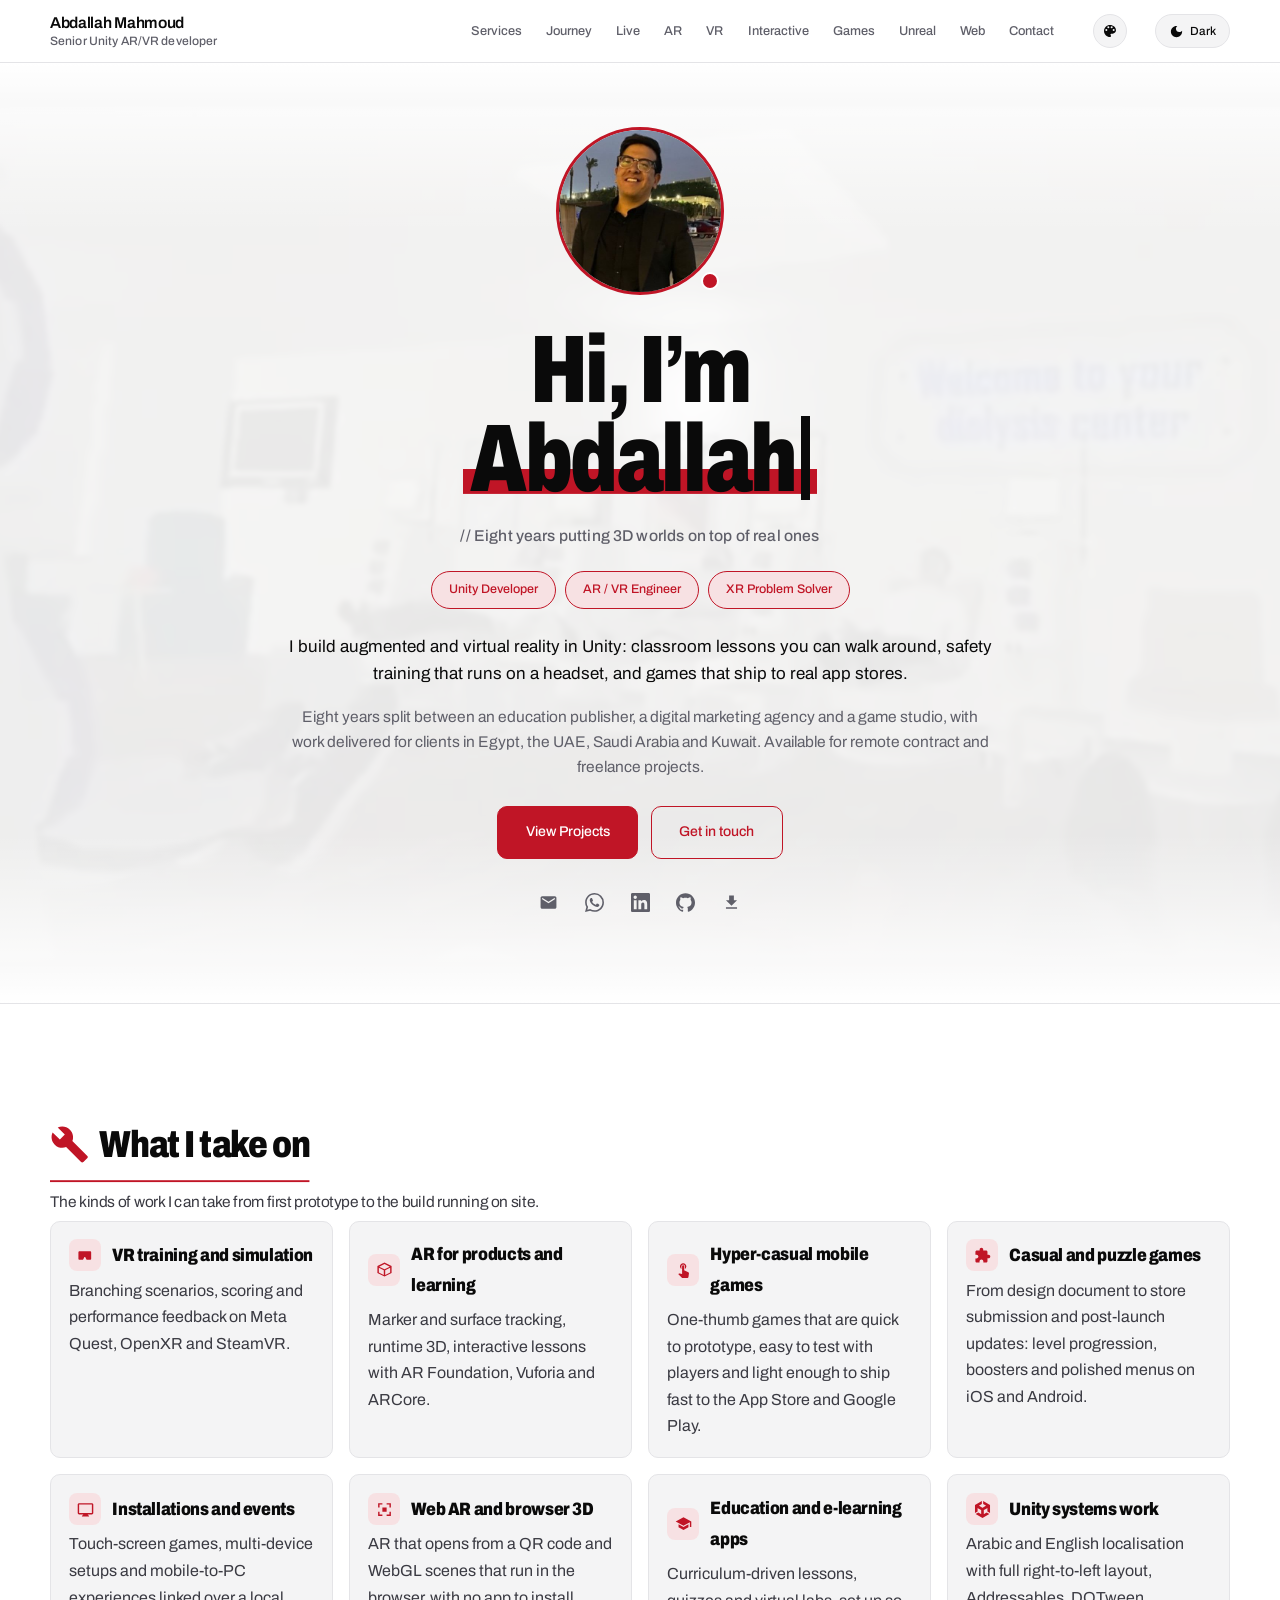
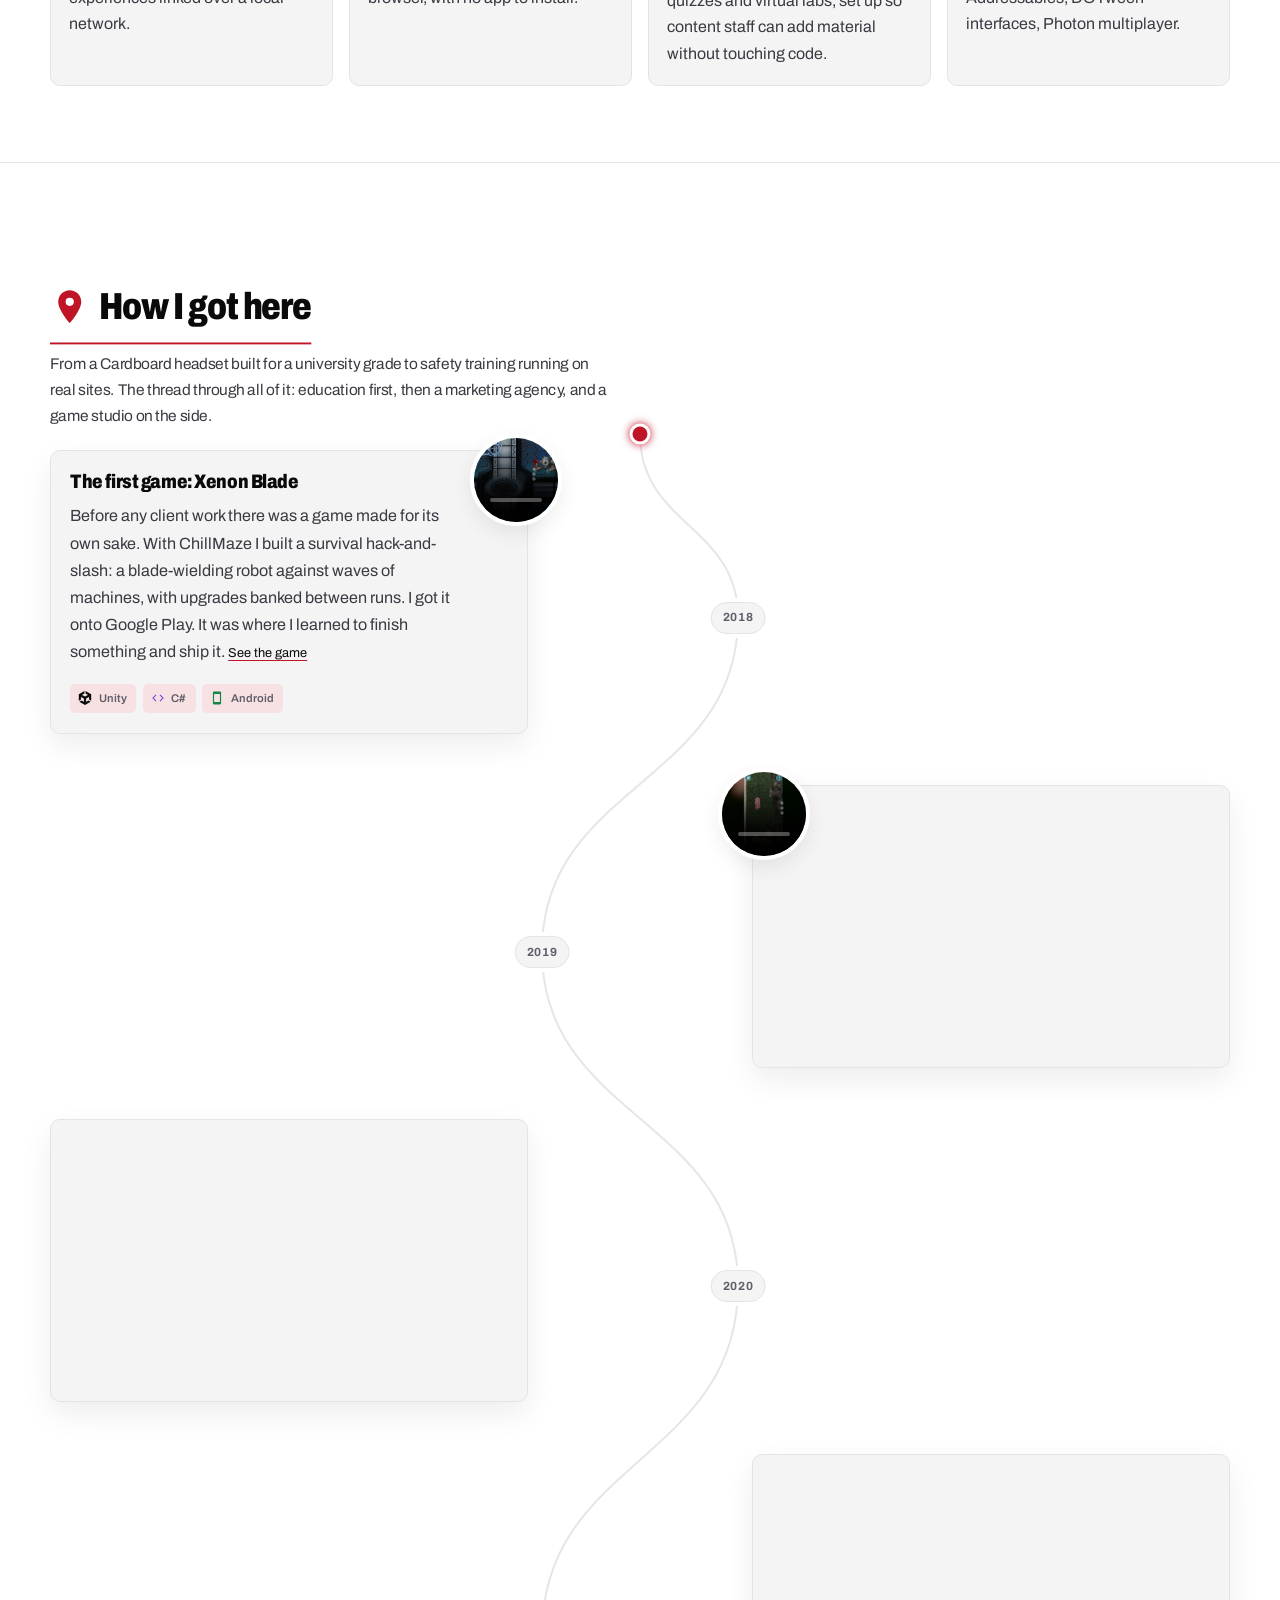
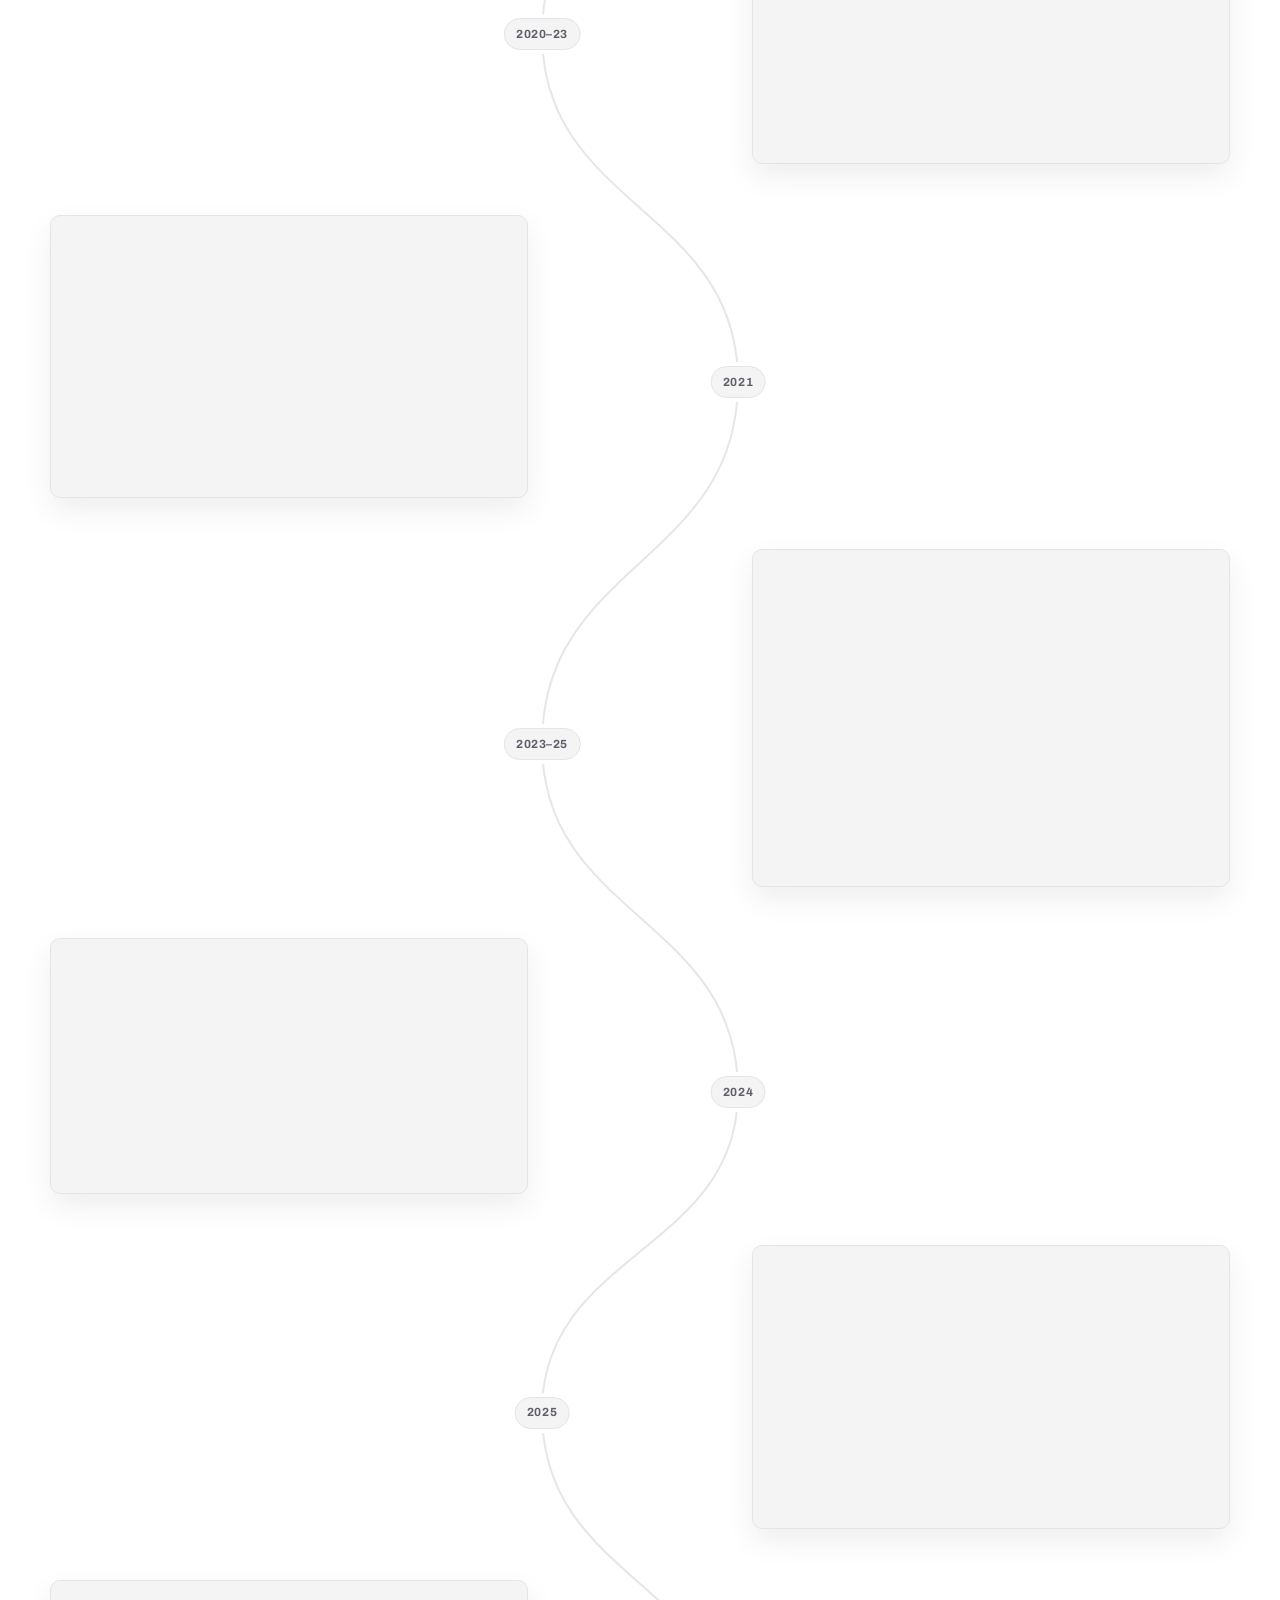
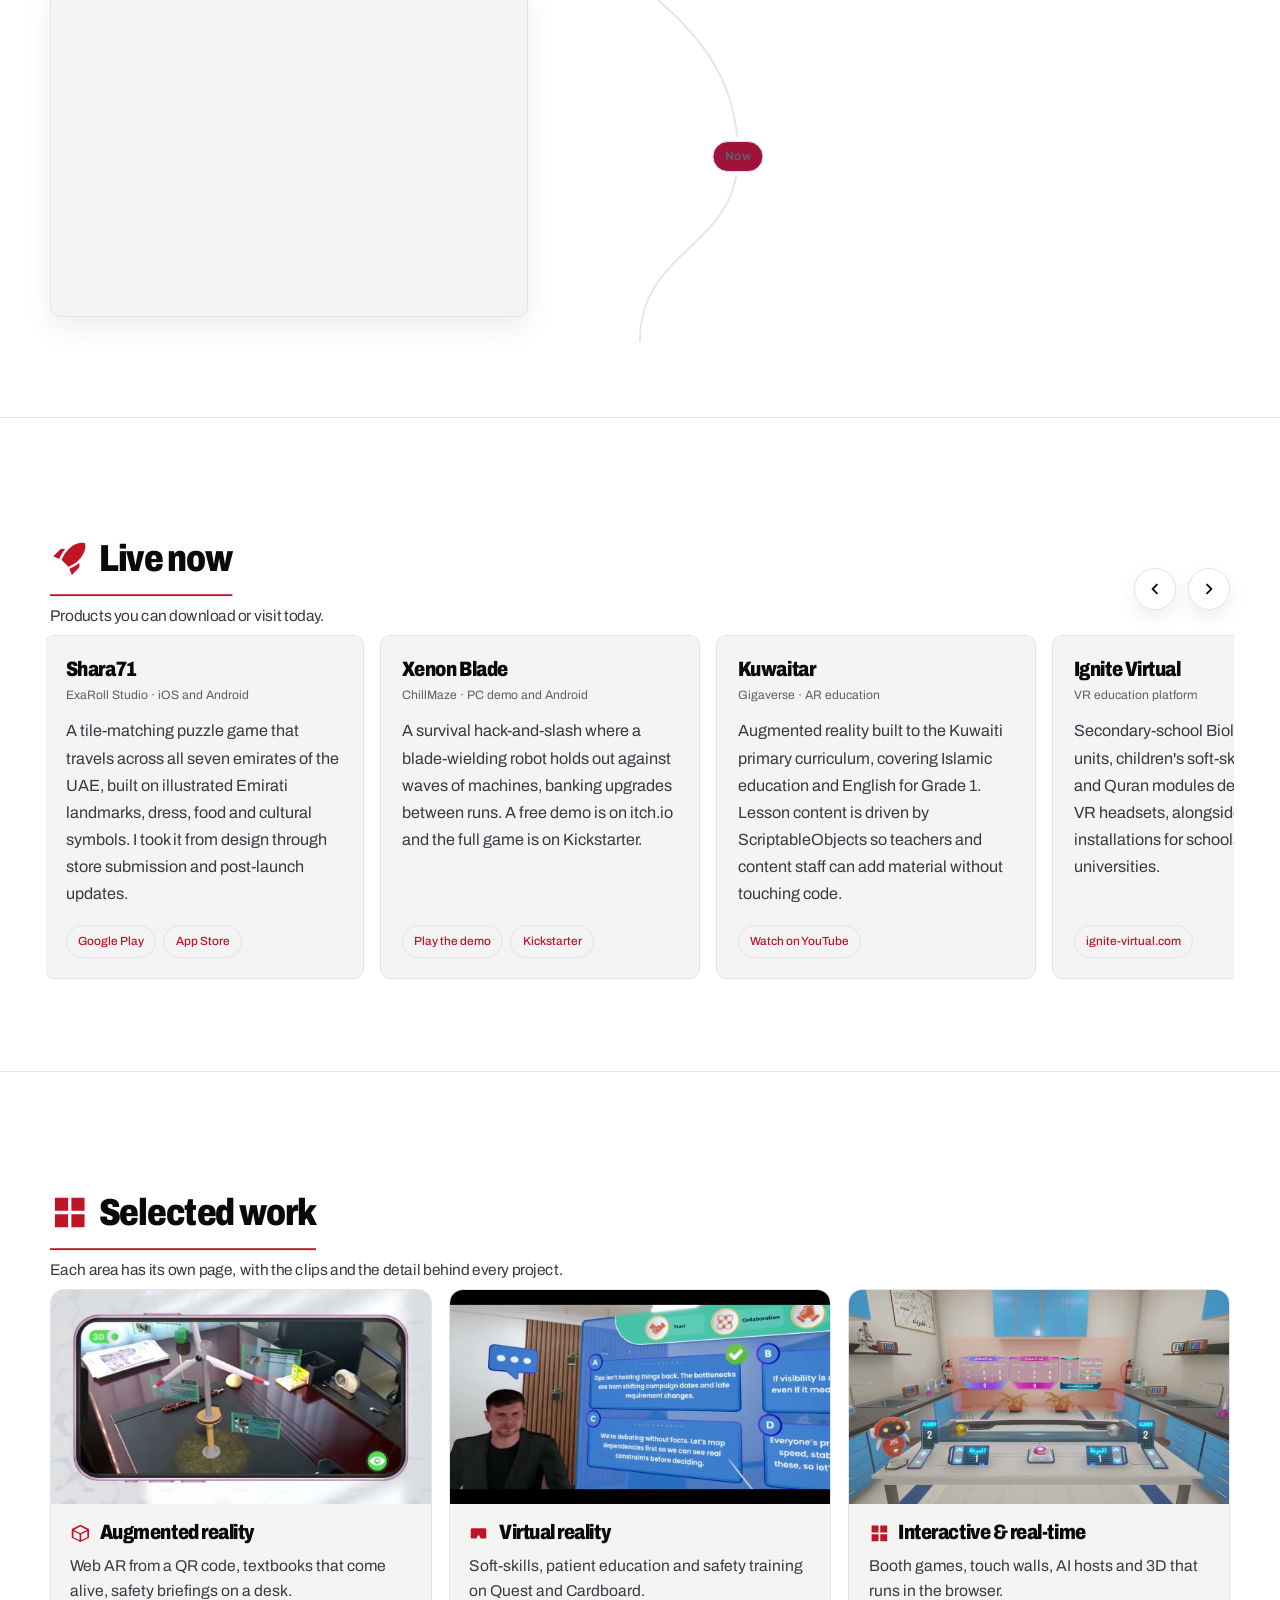
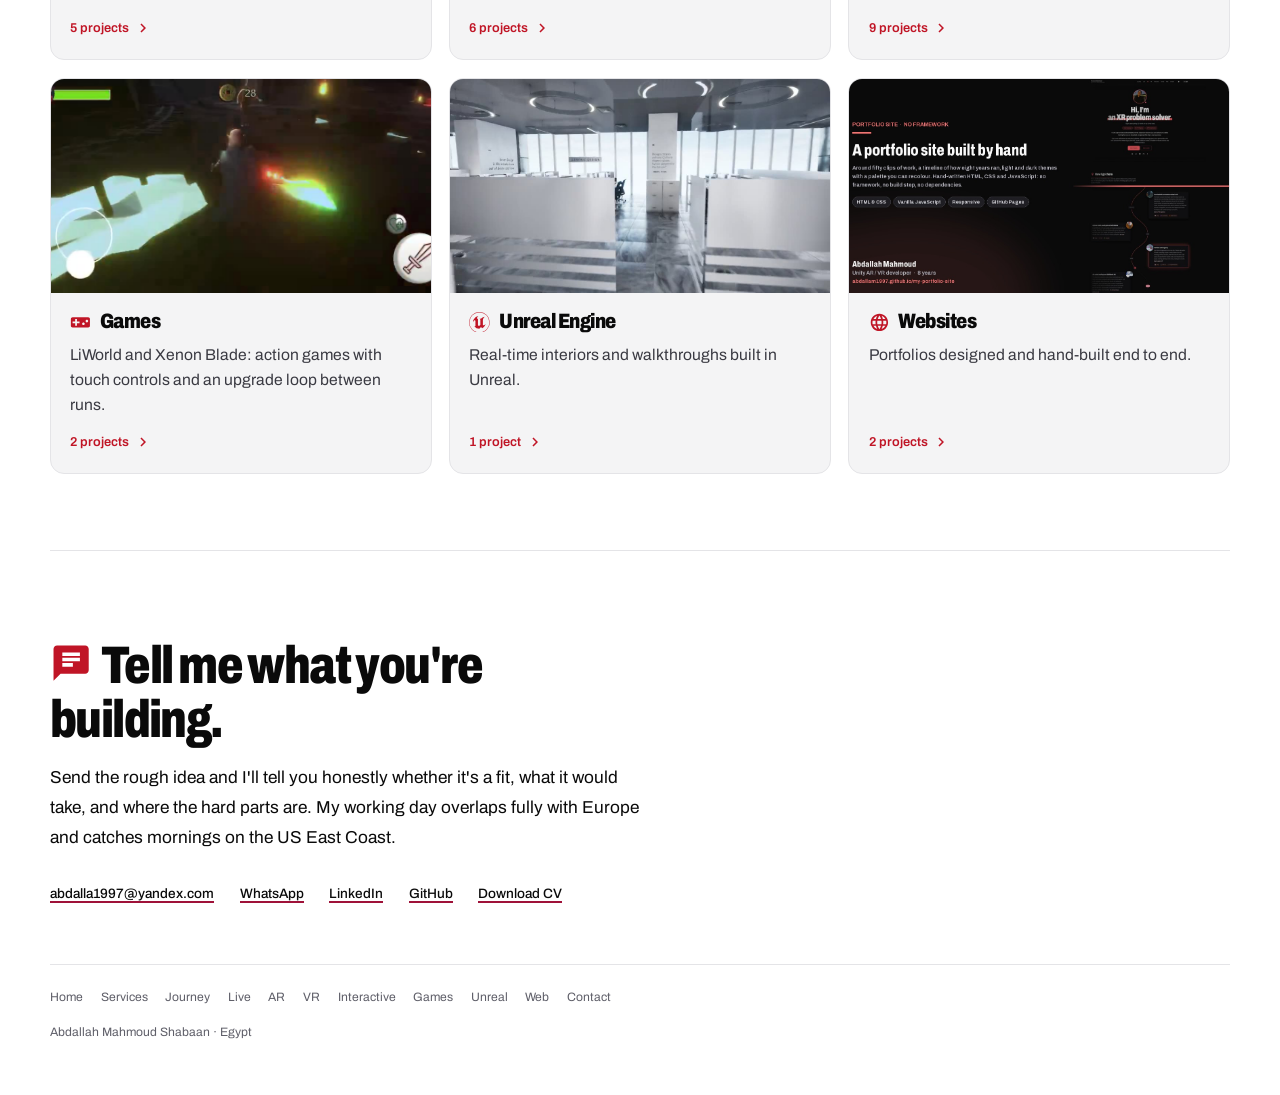
==== commit 03b6b0b9: "Give LiWorld and Xenon Blade their own Games page They move out of Interactive into games.html, whic" ====
--- a/index.html
+++ b/index.html
@@ -83,6 +83,7 @@
       <a href="ar.html">AR</a>
       <a href="vr.html">VR</a>
       <a href="interactive.html">Interactive</a>
+      <a href="games.html">Games</a>
       <a href="unreal.html">Unreal</a>
       <a href="websites.html">Web</a>
       <a href="#contact">Contact</a>
@@ -211,7 +212,7 @@
           <video class="pic" data-lazy src="media/xenon-blade.mp4" data-sm="media/xenon-blade-sm.mp4" poster="media/xenon-blade.jpg" muted loop playsinline preload="none" aria-label="Xenon Blade gameplay"></video>
           <div class="what">
             <h3>The first game: Xenon Blade</h3>
-            <p>Before any client work there was a game made for its own sake. With ChillMaze I built a survival hack-and-slash: a blade-wielding robot against waves of machines, with upgrades banked between runs. I got it onto Google Play. It was where I learned to finish something and ship it. <a href="interactive.html#p-xenon">See the game</a></p>
+            <p>Before any client work there was a game made for its own sake. With ChillMaze I built a survival hack-and-slash: a blade-wielding robot against waves of machines, with upgrades banked between runs. I got it onto Google Play. It was where I learned to finish something and ship it. <a href="games.html#p-xenon">See the game</a></p>
             <ul class="stack"><li data-b="unity"><svg class="tico" viewBox="0 0 24 24" aria-hidden="true" focusable="false"><path d="m12.9288 4.2939 3.7997 2.1929c.1366.077.1415.2905 0 .3675l-4.515 2.6076a.4192.4192 0 0 1-.4246 0L7.274 6.8543c-.139-.0745-.1415-.293 0-.3675l3.7972-2.193V0L1.3758 5.5977V16.793l3.7177-2.1456v-4.3858c-.0025-.1565.1813-.2682.318-.1838l4.5148 2.6076a.4252.4252 0 0 1 .2136.3676v5.2127c.0025.1565-.1813.2682-.3179.1838l-3.7996-2.1929-3.7178 2.1457L12 24l9.6954-5.5977-3.7178-2.1457-3.7996 2.1929c-.1341.082-.3229-.0248-.3179-.1838V13.053c0-.1565.087-.2956.2136-.3676l4.5149-2.6076c.134-.082.3228.0224.3179.1838v4.3858l3.7177 2.1456V5.5977L12.9288 0Z"/></svg>Unity</li><li data-b="csharp"><svg class="tico" viewBox="0 0 24 24" aria-hidden="true" focusable="false"><path d="M9.4 16.6L4.8 12l4.6-4.6L8 6l-6 6 6 6 1.4-1.4zm5.2 0l4.6-4.6-4.6-4.6L16 6l6 6-6 6-1.4-1.4z"/></svg>C#</li><li data-b="android"><svg class="tico" viewBox="0 0 24 24" aria-hidden="true" focusable="false"><path d="M17 1.01L7 1c-1.1 0-2 .9-2 2v18c0 1.1.9 2 2 2h10c1.1 0 2-.9 2-2V3c0-1.1-.9-1.99-2-1.99zM17 19H7V5h10v14z"/></svg>Android</li></ul>
           </div>
         </div>
@@ -384,8 +385,16 @@
         <span class="thumb"><video data-lazy src="media/3d-momentum-sm.mp4" poster="media/3d-momentum.jpg" muted loop playsinline preload="none" tabindex="-1" aria-hidden="true"></video></span>
         <span class="body">
           <span class="ttl"><svg class="ico" viewBox="0 0 24 24" aria-hidden="true" focusable="false"><path d="M3 3h8v8H3zM13 3h8v8h-8zM3 13h8v8H3zM13 13h8v8h-8z"/></svg>Interactive & real-time</span>
-          <span class="blurb">Booth games, touch walls, AI hosts and games that shipped to stores.</span>
-          <span class="more">11 projects <svg viewBox="0 0 24 24" aria-hidden="true" focusable="false"><path d="M8.6 7.4L10 6l6 6-6 6-1.4-1.4L13.2 12z"/></svg></span>
+          <span class="blurb">Booth games, touch walls, AI hosts and 3D that runs in the browser.</span>
+          <span class="more">9 projects <svg viewBox="0 0 24 24" aria-hidden="true" focusable="false"><path d="M8.6 7.4L10 6l6 6-6 6-1.4-1.4L13.2 12z"/></svg></span>
+        </span>
+      </a>
+      <a class="workcard" href="games.html">
+        <span class="thumb"><video data-lazy src="media/liworld-combat-sm.mp4" poster="media/liworld-combat.jpg" muted loop playsinline preload="none" tabindex="-1" aria-hidden="true"></video></span>
+        <span class="body">
+          <span class="ttl"><svg class="ico" viewBox="0 0 24 24" aria-hidden="true" focusable="false"><path d="M21 6H3c-1.1 0-2 .9-2 2v8c0 1.1.9 2 2 2h18c1.1 0 2-.9 2-2V8c0-1.1-.9-2-2-2zm-10 7H8v3H6v-3H3v-2h3V8h2v3h3v2zm4.5 2c-.83 0-1.5-.67-1.5-1.5s.67-1.5 1.5-1.5 1.5.67 1.5 1.5-.67 1.5-1.5 1.5zm4-3c-.83 0-1.5-.67-1.5-1.5S18.67 9 19.5 9s1.5.67 1.5 1.5-.67 1.5-1.5 1.5z"/></svg>Games</span>
+          <span class="blurb">LiWorld and Xenon Blade: action games with touch controls and an upgrade loop between runs.</span>
+          <span class="more">2 projects <svg viewBox="0 0 24 24" aria-hidden="true" focusable="false"><path d="M8.6 7.4L10 6l6 6-6 6-1.4-1.4L13.2 12z"/></svg></span>
         </span>
       </a>
       <a class="workcard" href="unreal.html">
@@ -430,6 +439,7 @@
     <a href="ar.html">AR</a>
     <a href="vr.html">VR</a>
     <a href="interactive.html">Interactive</a>
+    <a href="games.html">Games</a>
     <a href="unreal.html">Unreal</a>
     <a href="websites.html">Web</a>
     <a href="#contact">Contact</a>
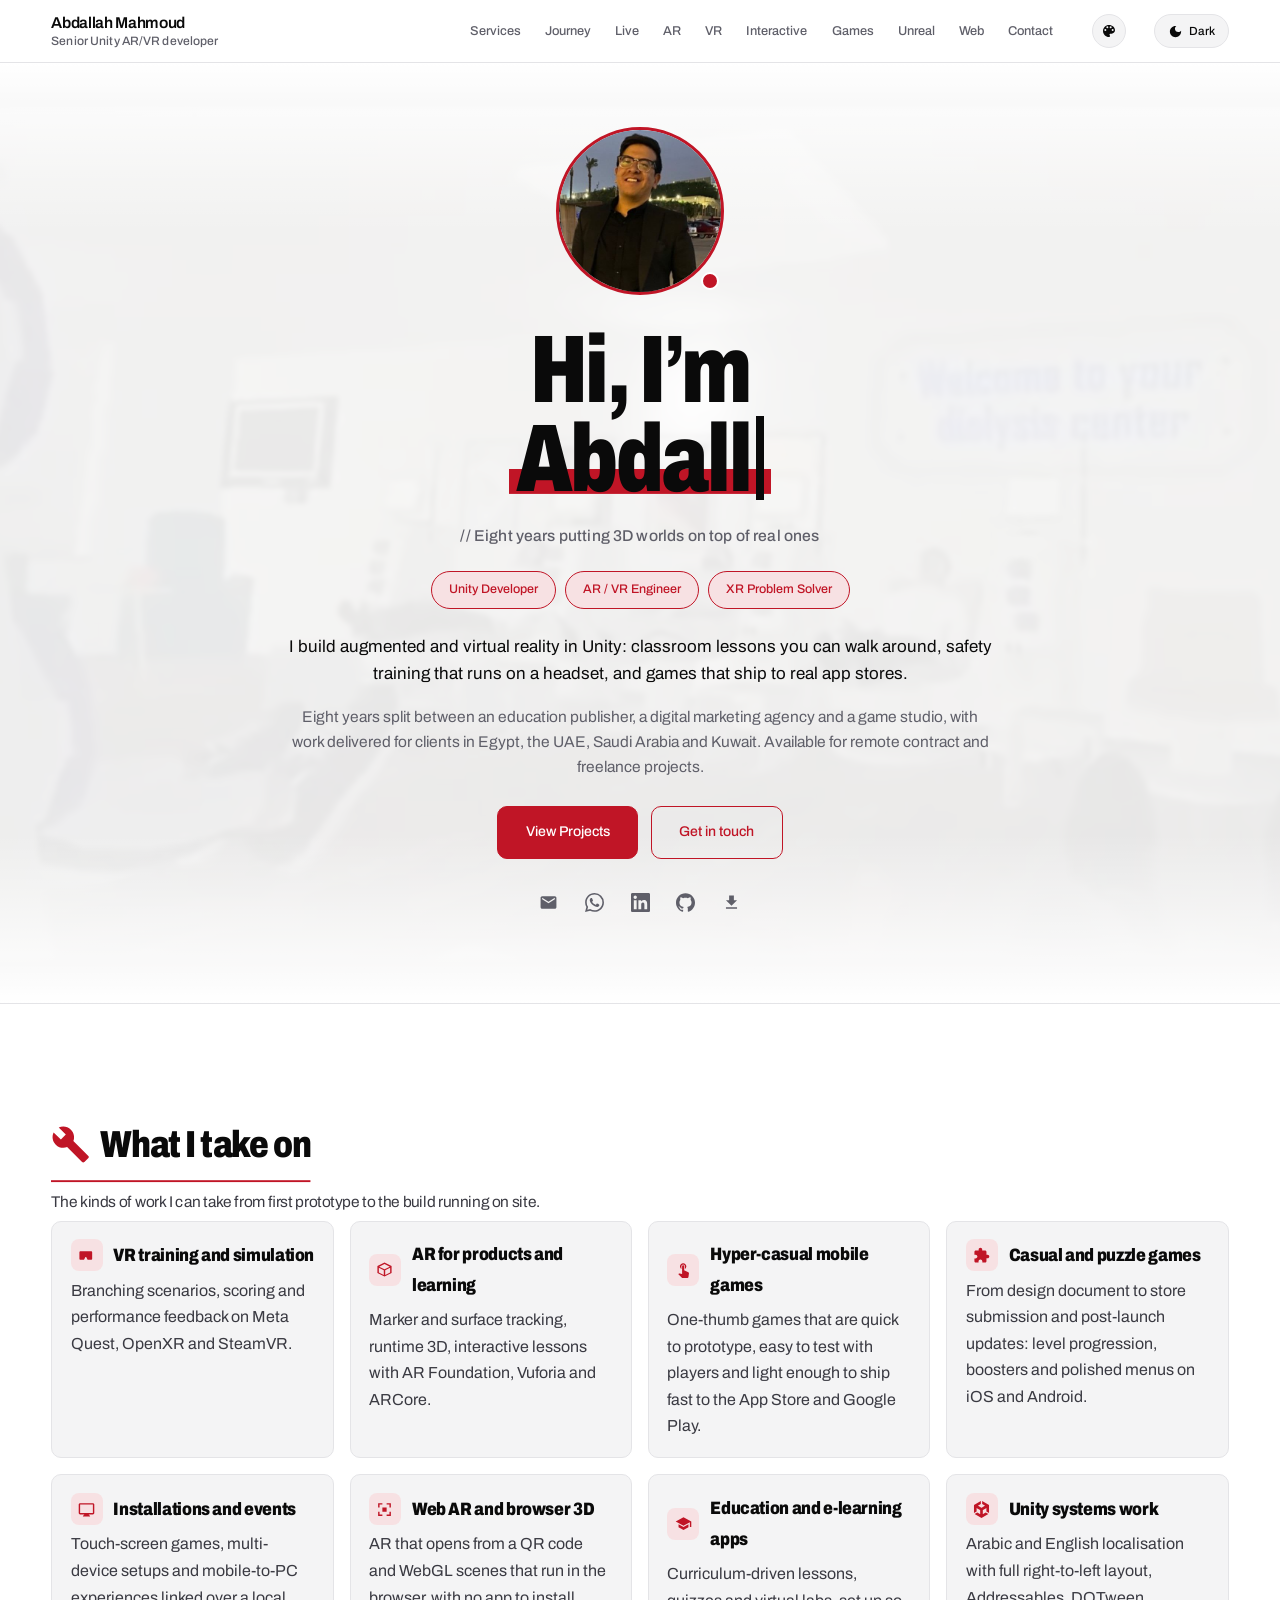
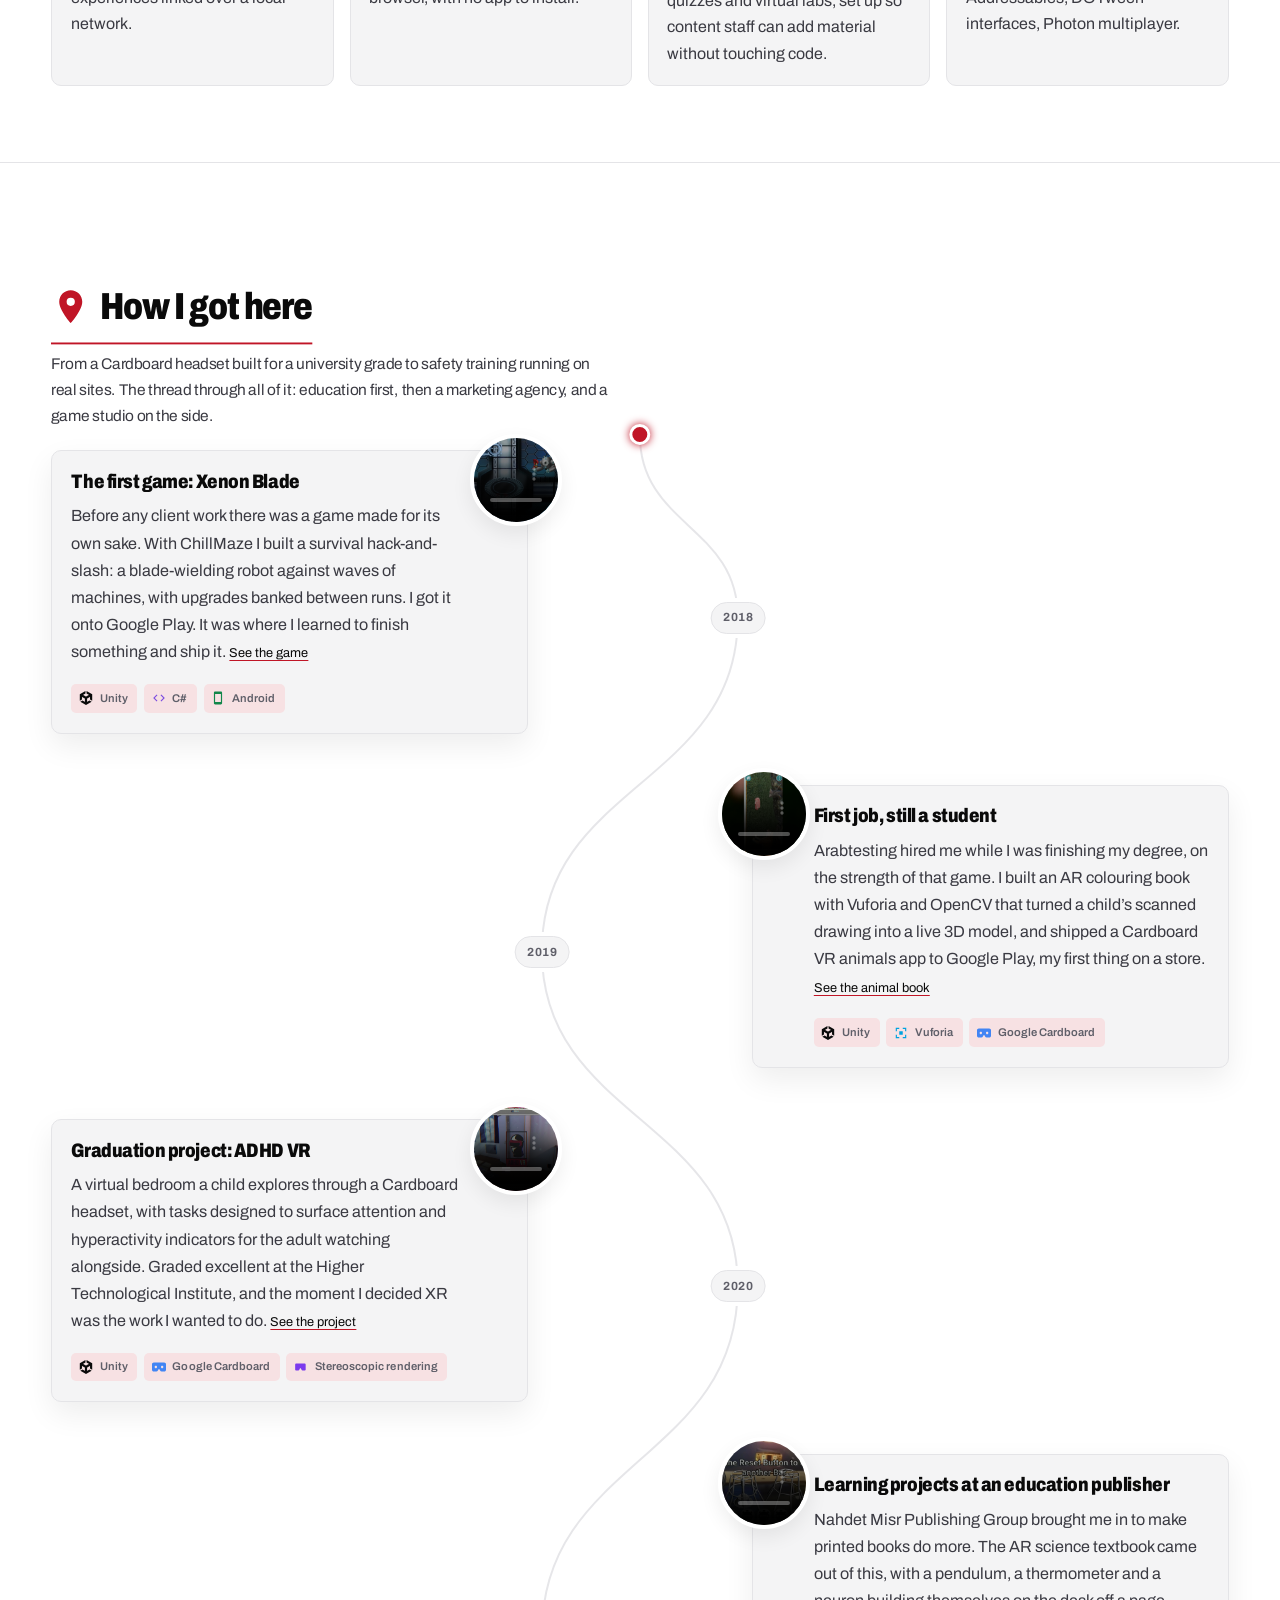
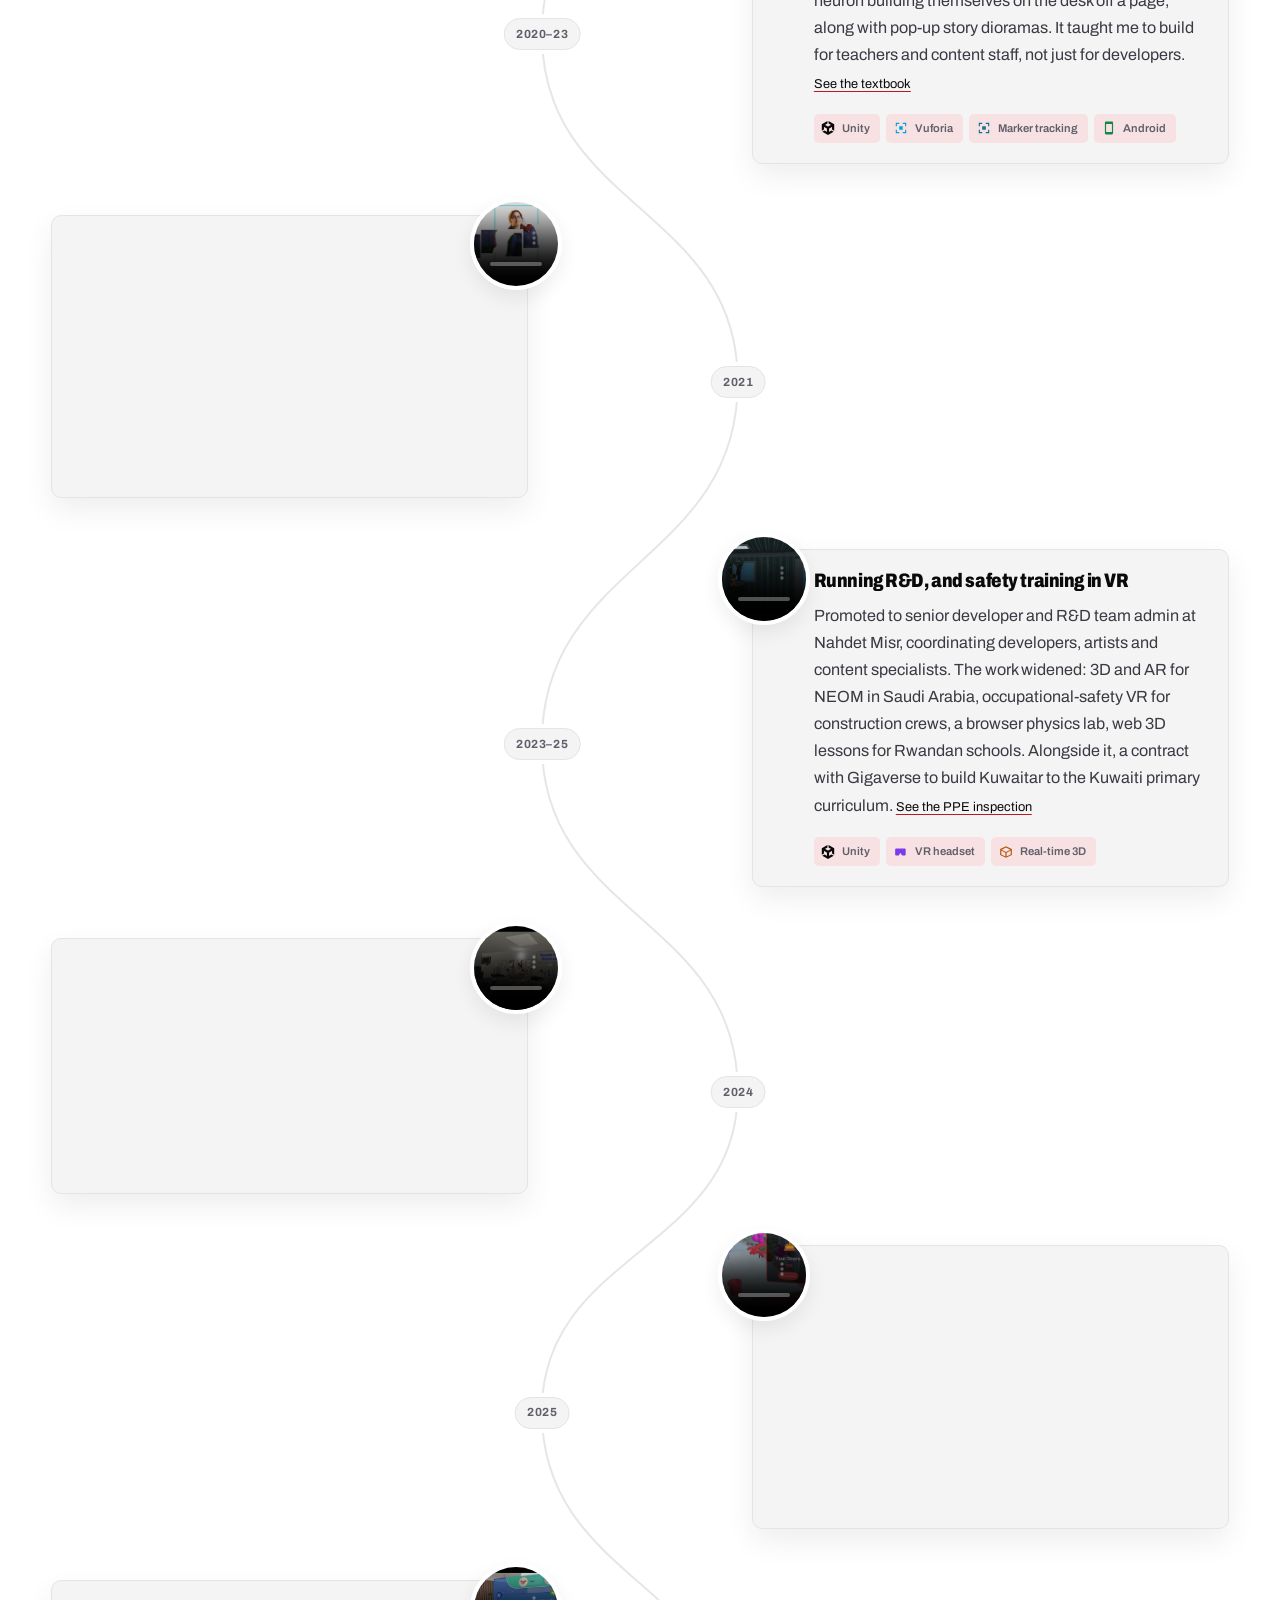
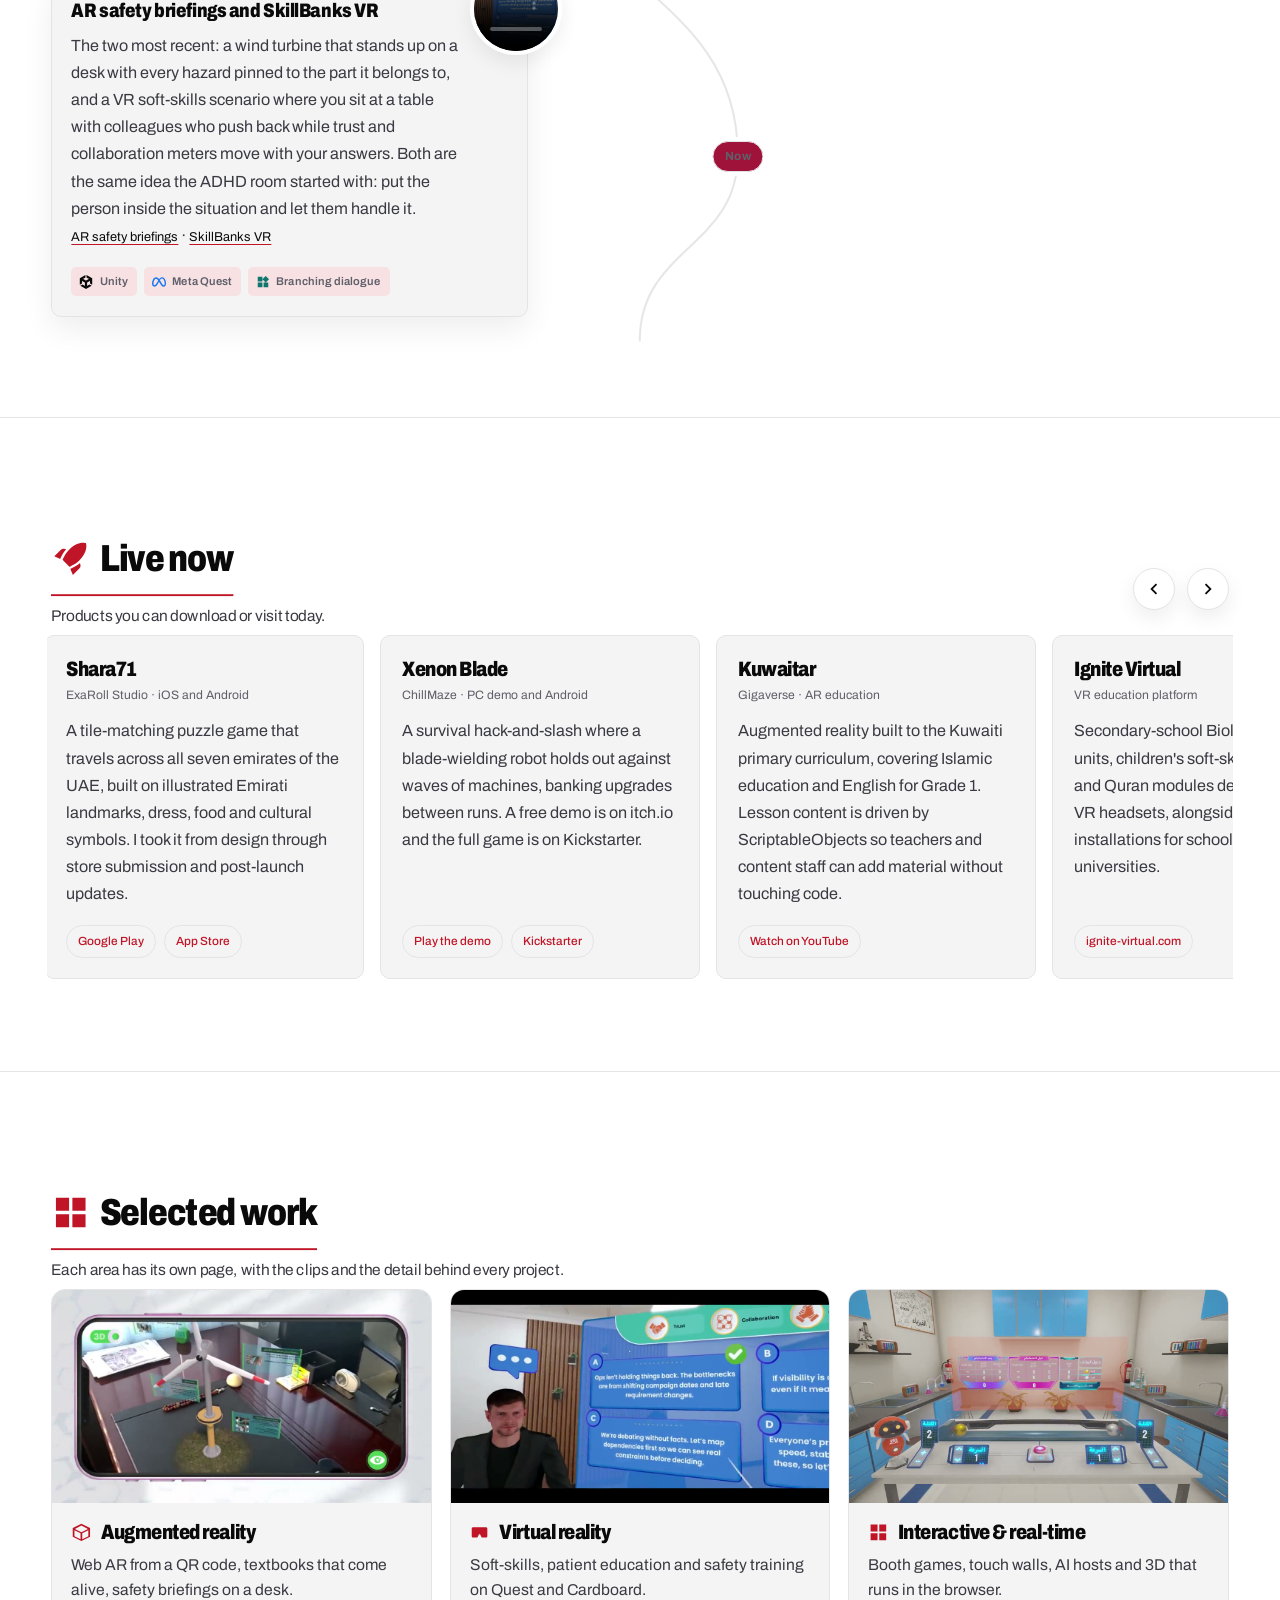
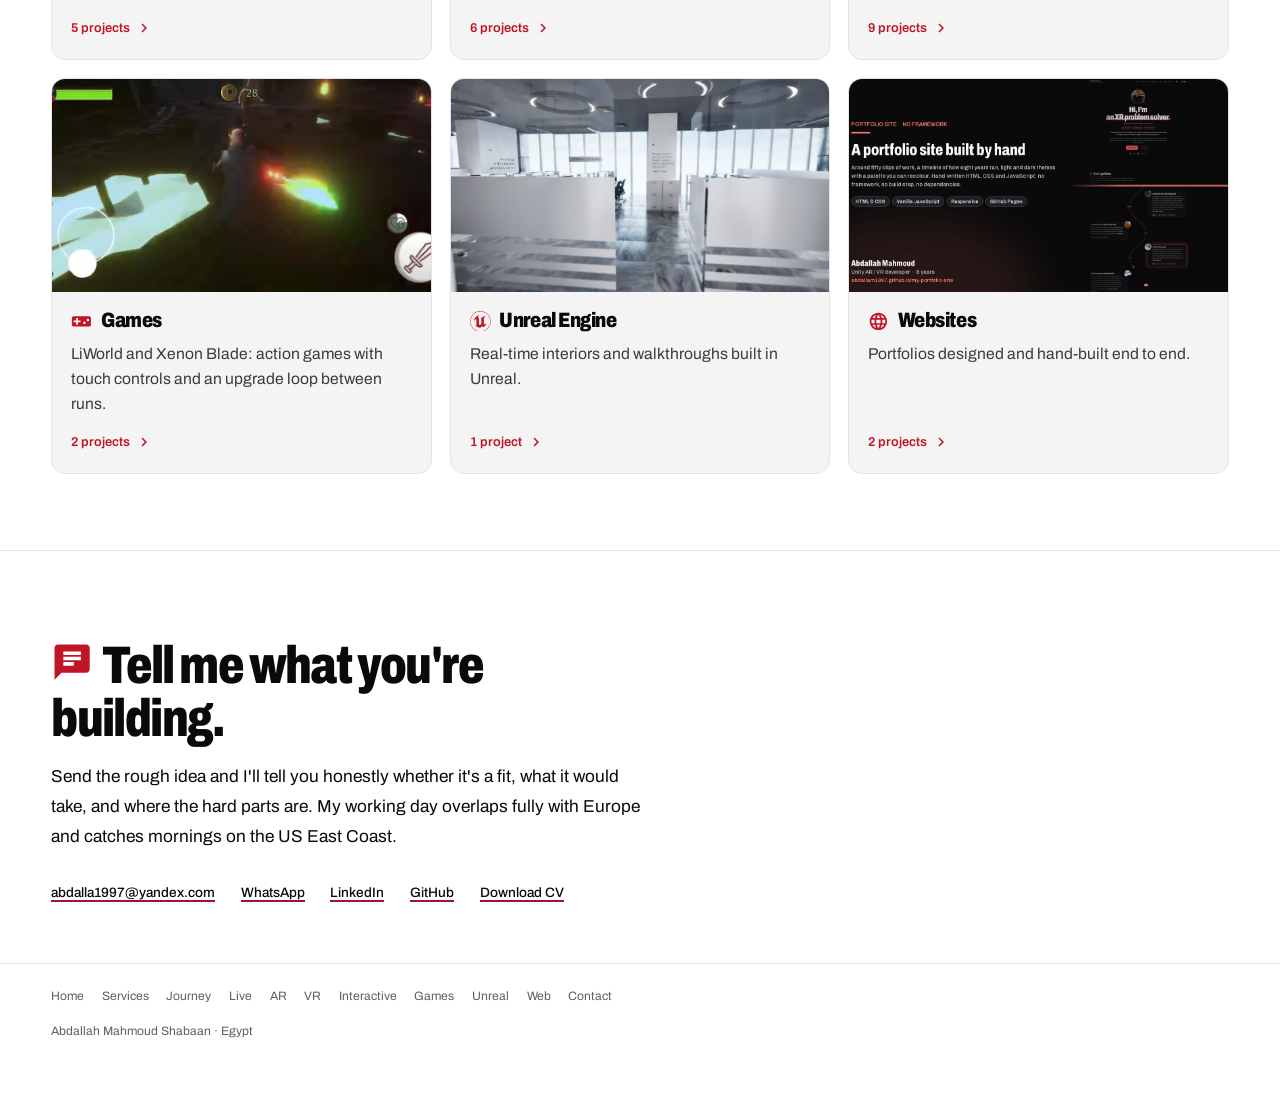
==== commit d3a1d864: "Make the layout full width Co-Authored-By: Claude Opus 5.5 <noreply@anthropic.com>" ====
--- a/index.html
+++ b/index.html
@@ -46,7 +46,7 @@
 <noscript><link rel="stylesheet" href="https://fonts.googleapis.com/css2?family=Archivo:wdth,wght@62..125,400..900&amp;display=swap"></noscript>
 <!-- The version is bumped whenever styles.css changes: Pages caches assets for
      ten minutes, and without it a new page can load against the old stylesheet. -->
-<link rel="stylesheet" href="styles.css?v=20261012e">
+<link rel="stylesheet" href="styles.css?v=20261015b">
 </head>
 <body>
 <div class="progress" aria-hidden="true"></div>
--- a/styles.css
+++ b/styles.css
@@ -87,8 +87,8 @@
 img,video{display:block;max-width:100%}
 a{color:inherit}
 
-.wrap{width:min(1180px,100% - 2.5rem);max-width:100%;
-  margin-left:auto;margin-right:auto;margin-inline:auto}
+.wrap{width:100%;max-width:100%;
+  padding-inline:clamp(1.25rem,4vw,4rem)}
 
 /* ---------- masthead ---------- */
 .masthead{
@@ -101,7 +101,7 @@
 }
 .masthead .wrap{
   display:flex;align-items:center;gap:1.25rem;
-  padding:.7rem 0;flex-wrap:wrap;
+  padding-block:.7rem;flex-wrap:wrap;
 }
 .brand{
   display:flex;flex-direction:column;gap:.1rem;
@@ -175,7 +175,7 @@
   min-height:calc(100svh - 62px);
   display:flex;flex-direction:column;align-items:center;justify-content:center;
   text-align:center;gap:0;
-  padding:clamp(2.5rem,6vw,4rem) 0 clamp(3rem,7vw,5rem);
+  padding-block:clamp(2.5rem,6vw,4rem) clamp(3rem,7vw,5rem);
 }
 .avatar{
   width:clamp(116px,15vw,168px);aspect-ratio:1;border-radius:50%;
@@ -774,7 +774,7 @@
 }
 
 /* ---------- contact ---------- */
-.contact{border-top:1px solid var(--line);padding:clamp(3rem,7vw,5.5rem) 0 3.5rem}
+.contact{border-top:1px solid var(--line);padding-block:clamp(3rem,7vw,5.5rem) 3.5rem}
 .contact h2{margin:0 0 1rem;max-width:20ch}
 .contact p{max-width:var(--measure);margin:0 0 1.6rem}
 .contact-links{list-style:none;padding:0;margin:0;display:flex;flex-wrap:wrap;gap:.7rem 1.6rem}
@@ -924,7 +924,7 @@
    share the first row, the role drops underneath, and the tap targets grow. */
 @media (max-width:640px){
   /* one row only: wordmark, theme, hamburger. The dropdown carries the links */
-  .masthead .wrap{gap:.3rem .5rem;padding:.5rem 0;flex-wrap:nowrap}
+  .masthead .wrap{gap:.3rem .5rem;padding-block:.5rem;flex-wrap:nowrap}
   .brand{min-width:0}
   .masthead .where{font-size:.68rem}
   /* icons get their own row; the negative margin optically lines the first
@@ -1157,7 +1157,7 @@
 .workcard:hover .more svg{transform:translateX(4px)}
 
 /* ---------- multi-page: previous / next ---------- */
-.pager{display:grid;grid-template-columns:1fr 1fr;gap:1rem;padding:0 0 clamp(2.5rem,6vw,4rem)}
+.pager{display:grid;grid-template-columns:1fr 1fr;gap:1rem;padding-block:0 clamp(2.5rem,6vw,4rem)}
 .pager a{
   display:flex;align-items:center;gap:.8rem;padding:1rem 1.2rem;
   border:1px solid var(--line);border-radius:var(--r);text-decoration:none;color:var(--ink);
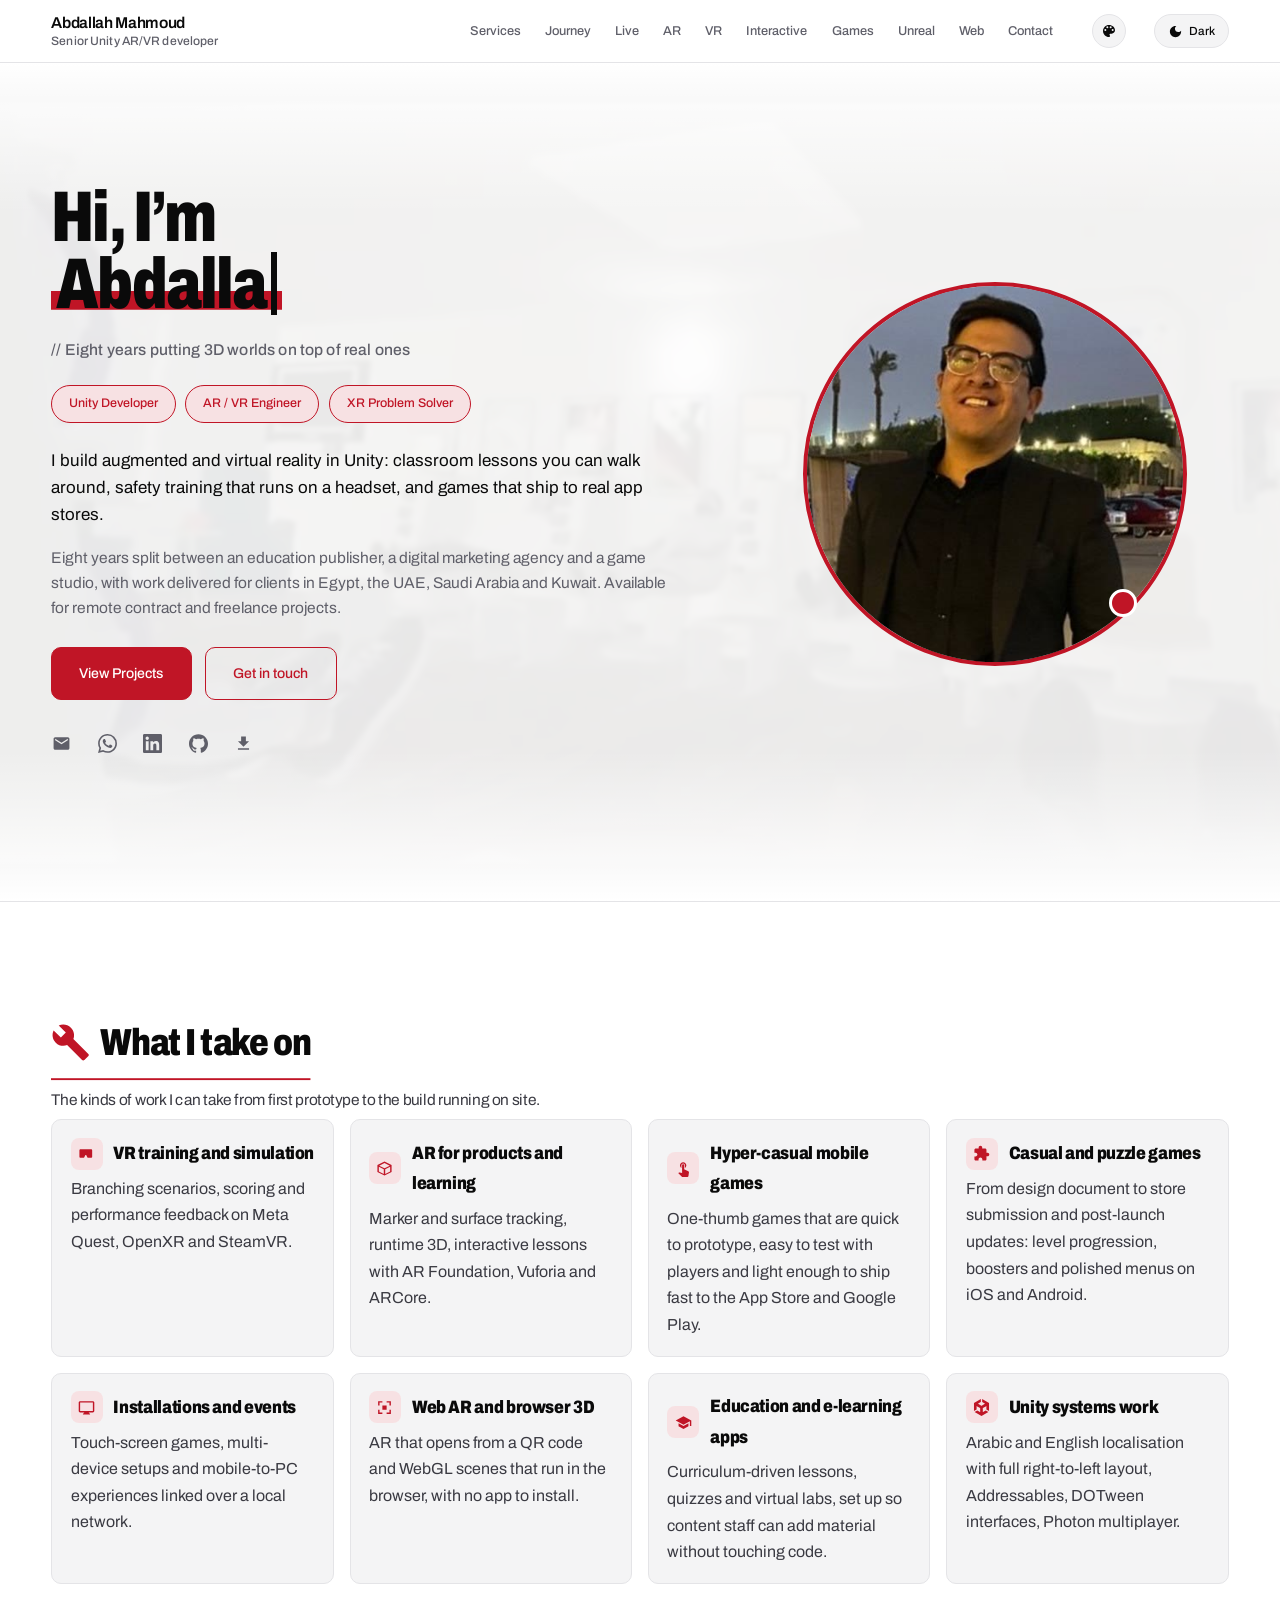
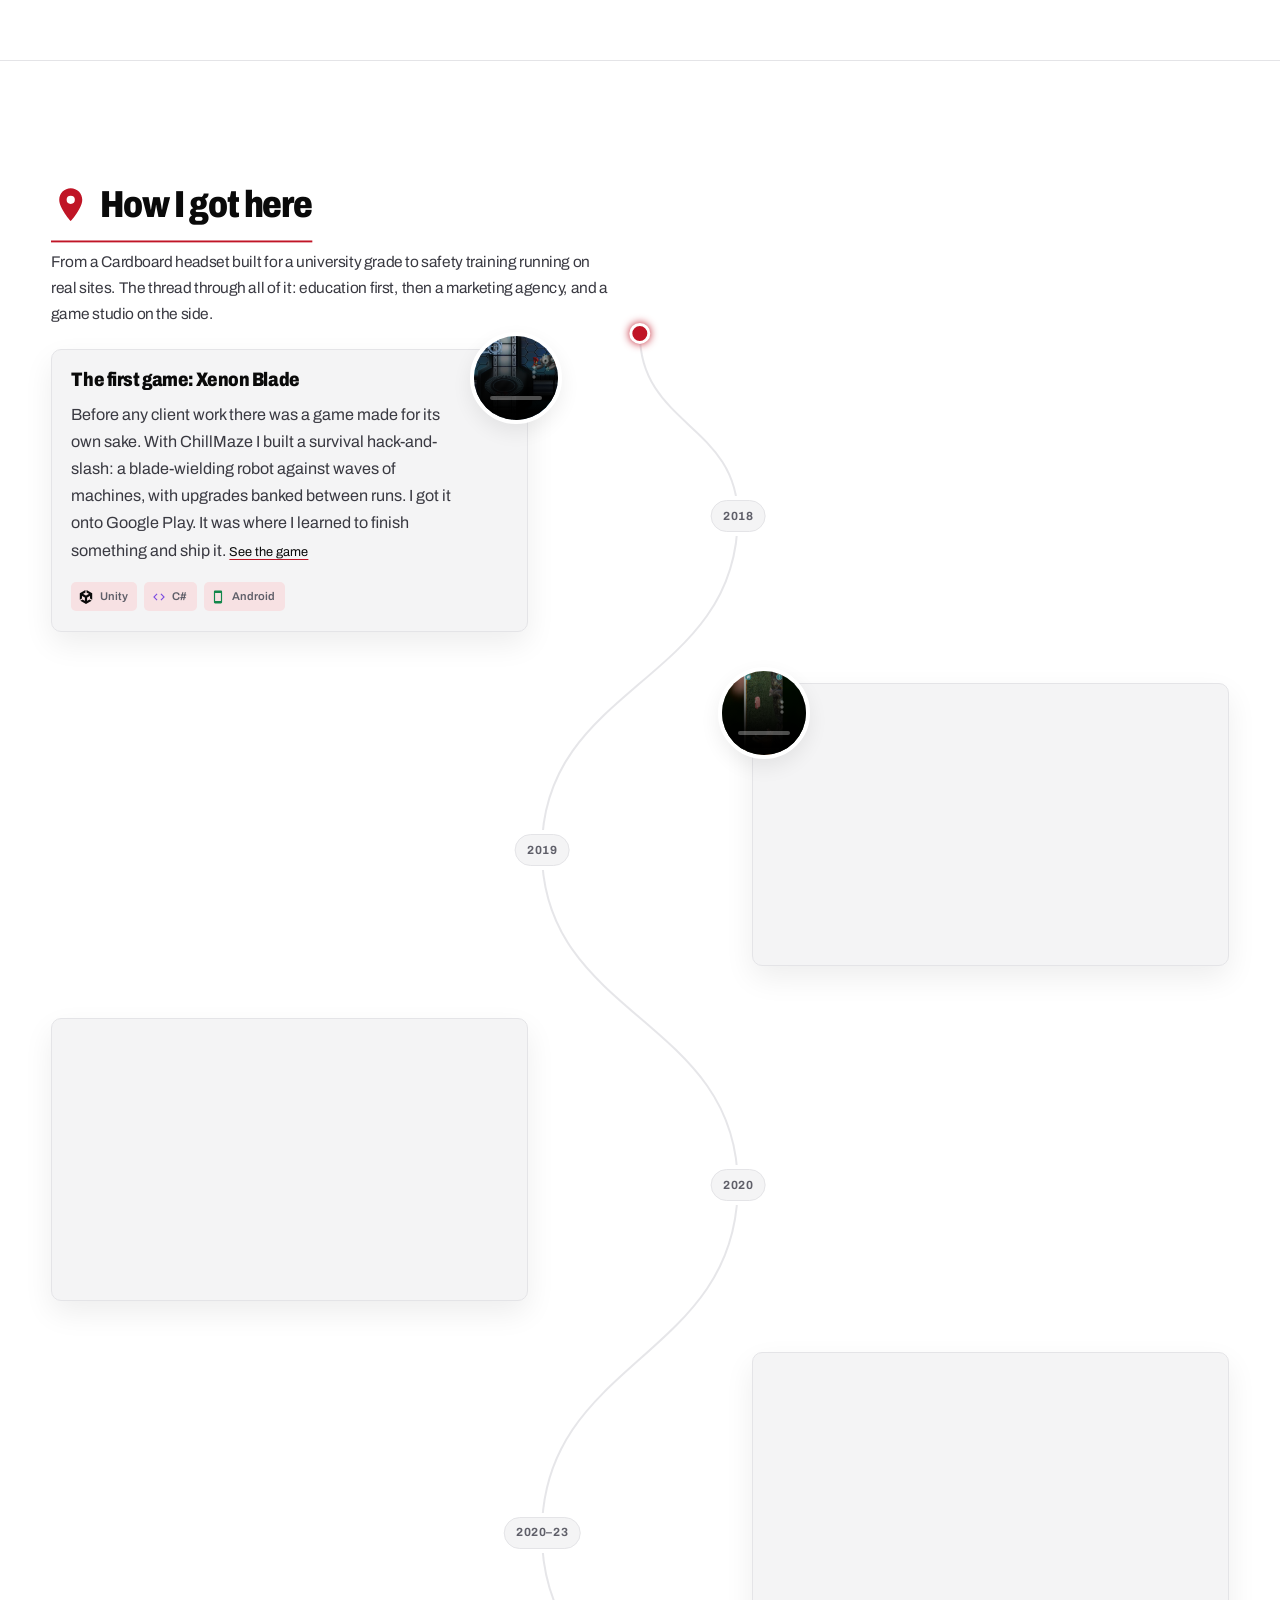
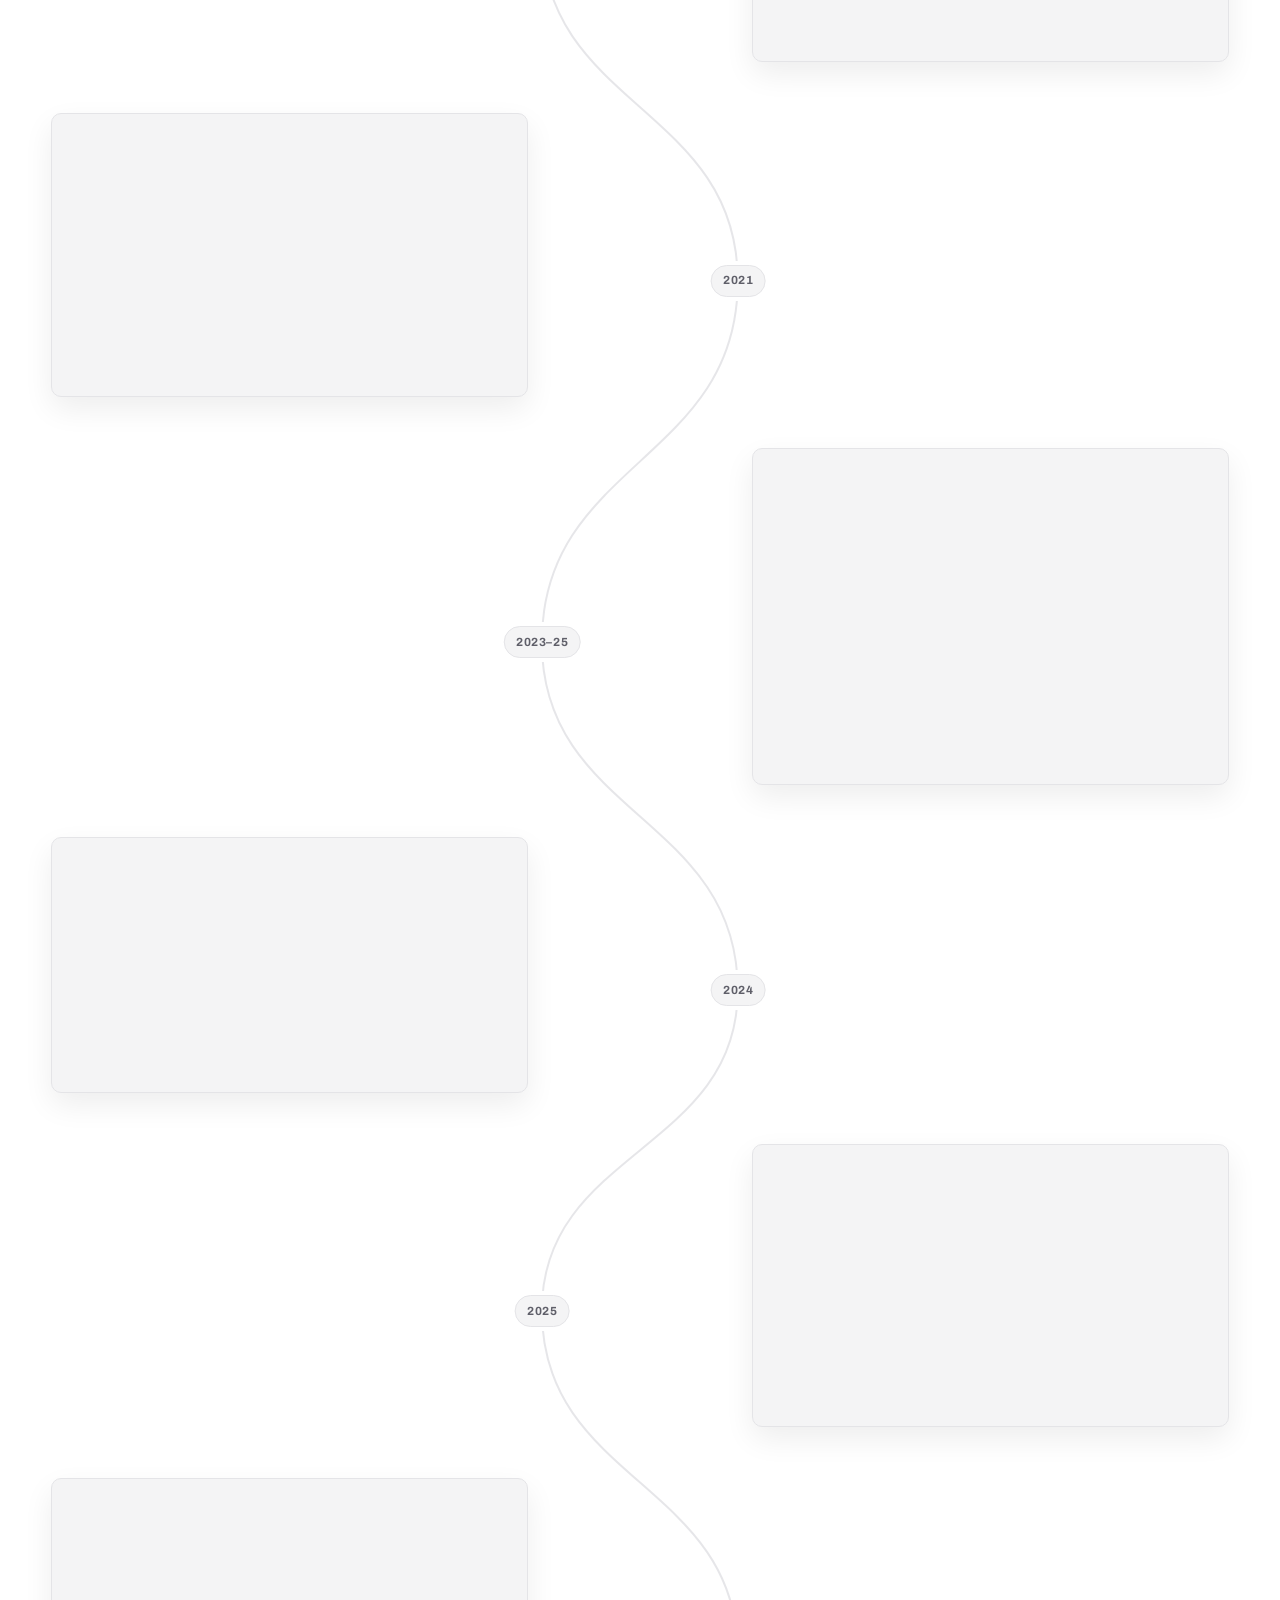
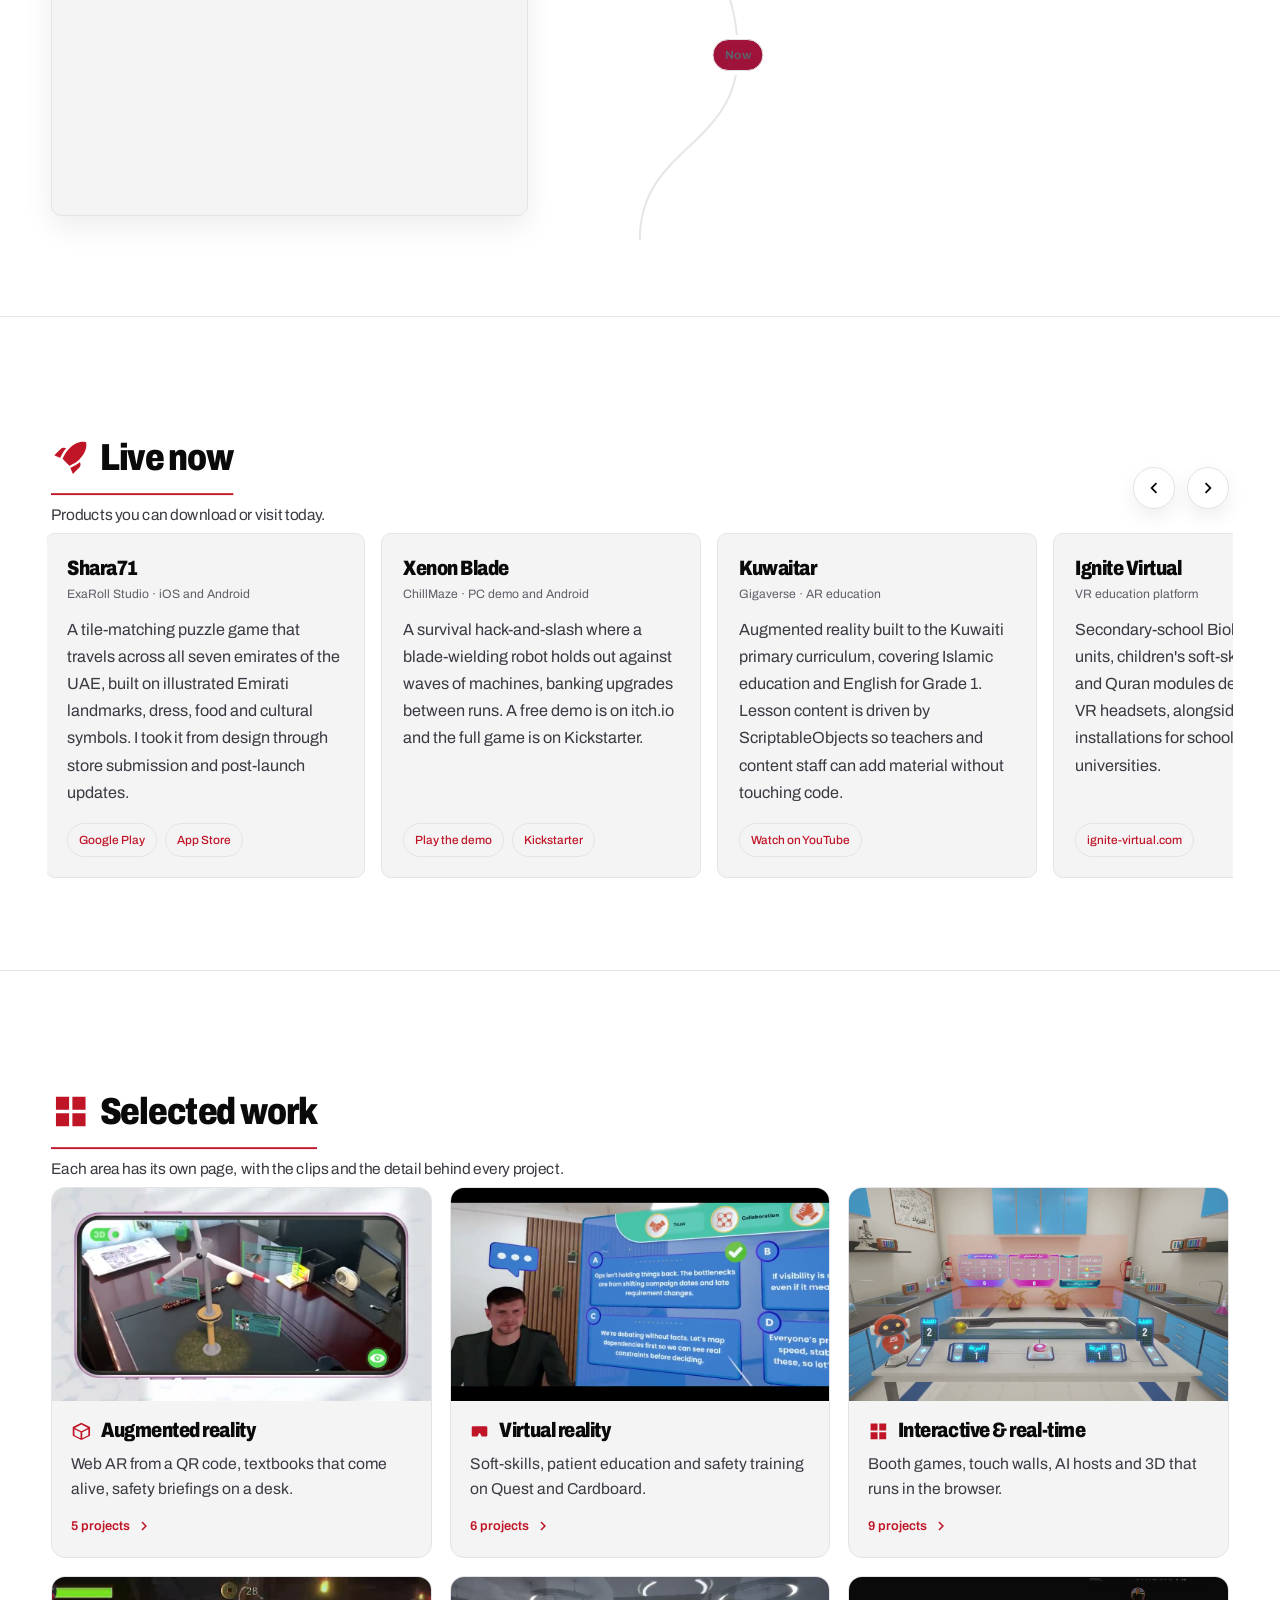
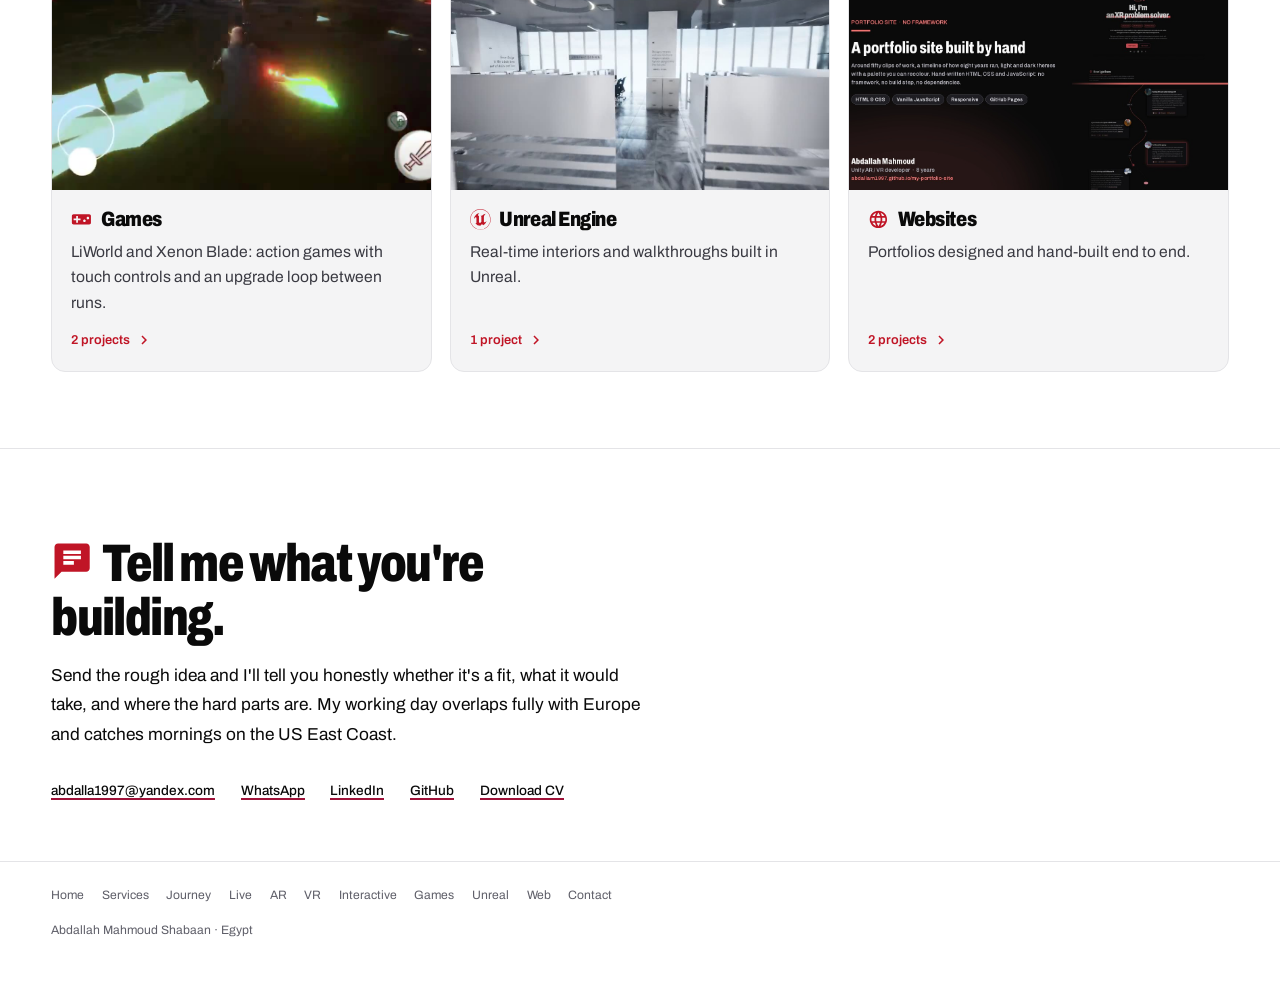
==== commit 5be7d0f2: "Put the hero copy on the left and the avatar on the right Co-Authored-By: Claude Opus 5.5 <noreply@a" ====
--- a/index.html
+++ b/index.html
@@ -46,7 +46,7 @@
 <noscript><link rel="stylesheet" href="https://fonts.googleapis.com/css2?family=Archivo:wdth,wght@62..125,400..900&amp;display=swap"></noscript>
 <!-- The version is bumped whenever styles.css changes: Pages caches assets for
      ten minutes, and without it a new page can load against the old stylesheet. -->
-<link rel="stylesheet" href="styles.css?v=20261015b">
+<link rel="stylesheet" href="styles.css?v=20261015e">
 </head>
 <body>
 <div class="progress" aria-hidden="true"></div>
--- a/styles.css
+++ b/styles.css
@@ -260,6 +260,28 @@
 .hero-social a:hover{color:var(--teal);background:var(--ground-2);transform:translateY(-2px)}
 @media (max-width:640px){
   .hero-social a{width:44px;height:44px}
+}
+/* wide screens: copy on the left, reading top to bottom, and the avatar
+   large on the right, instead of one centered column */
+@media (min-width:900px){
+  .hero .wrap{
+    display:grid;grid-template-columns:minmax(0,1.35fr) minmax(0,1fr);
+    column-gap:clamp(2rem,6vw,6rem);align-content:center;align-items:start;
+    text-align:left;
+  }
+  .hero .wrap > *{grid-column:1}
+  .hero .wrap > .avatar{
+    grid-column:2;grid-row:1 / span 7;align-self:center;justify-self:center;
+    width:clamp(260px,30vw,460px);margin:0;border-width:4px;
+  }
+  .hero .avatar::after{width:22px;height:22px;right:12%;bottom:12%;border-width:3px}
+  /* sized so the longest typed phrase stays on one line in this column;
+     a wrap mid-typing would make the whole hero jump */
+  .hero .wrap h1{font-size:clamp(3rem,5.6vw,6.6rem)}
+  .hero h1 .typed{white-space:nowrap}
+  .tags,.hero-cta,.hero-social{justify-content:flex-start}
+  .hero .lede{margin:0 0 1rem;max-width:40rem}
+  .hero-social{margin-left:-.6rem}
 }
 
 /* ---------- viewport (the AR bracket motif) ---------- */
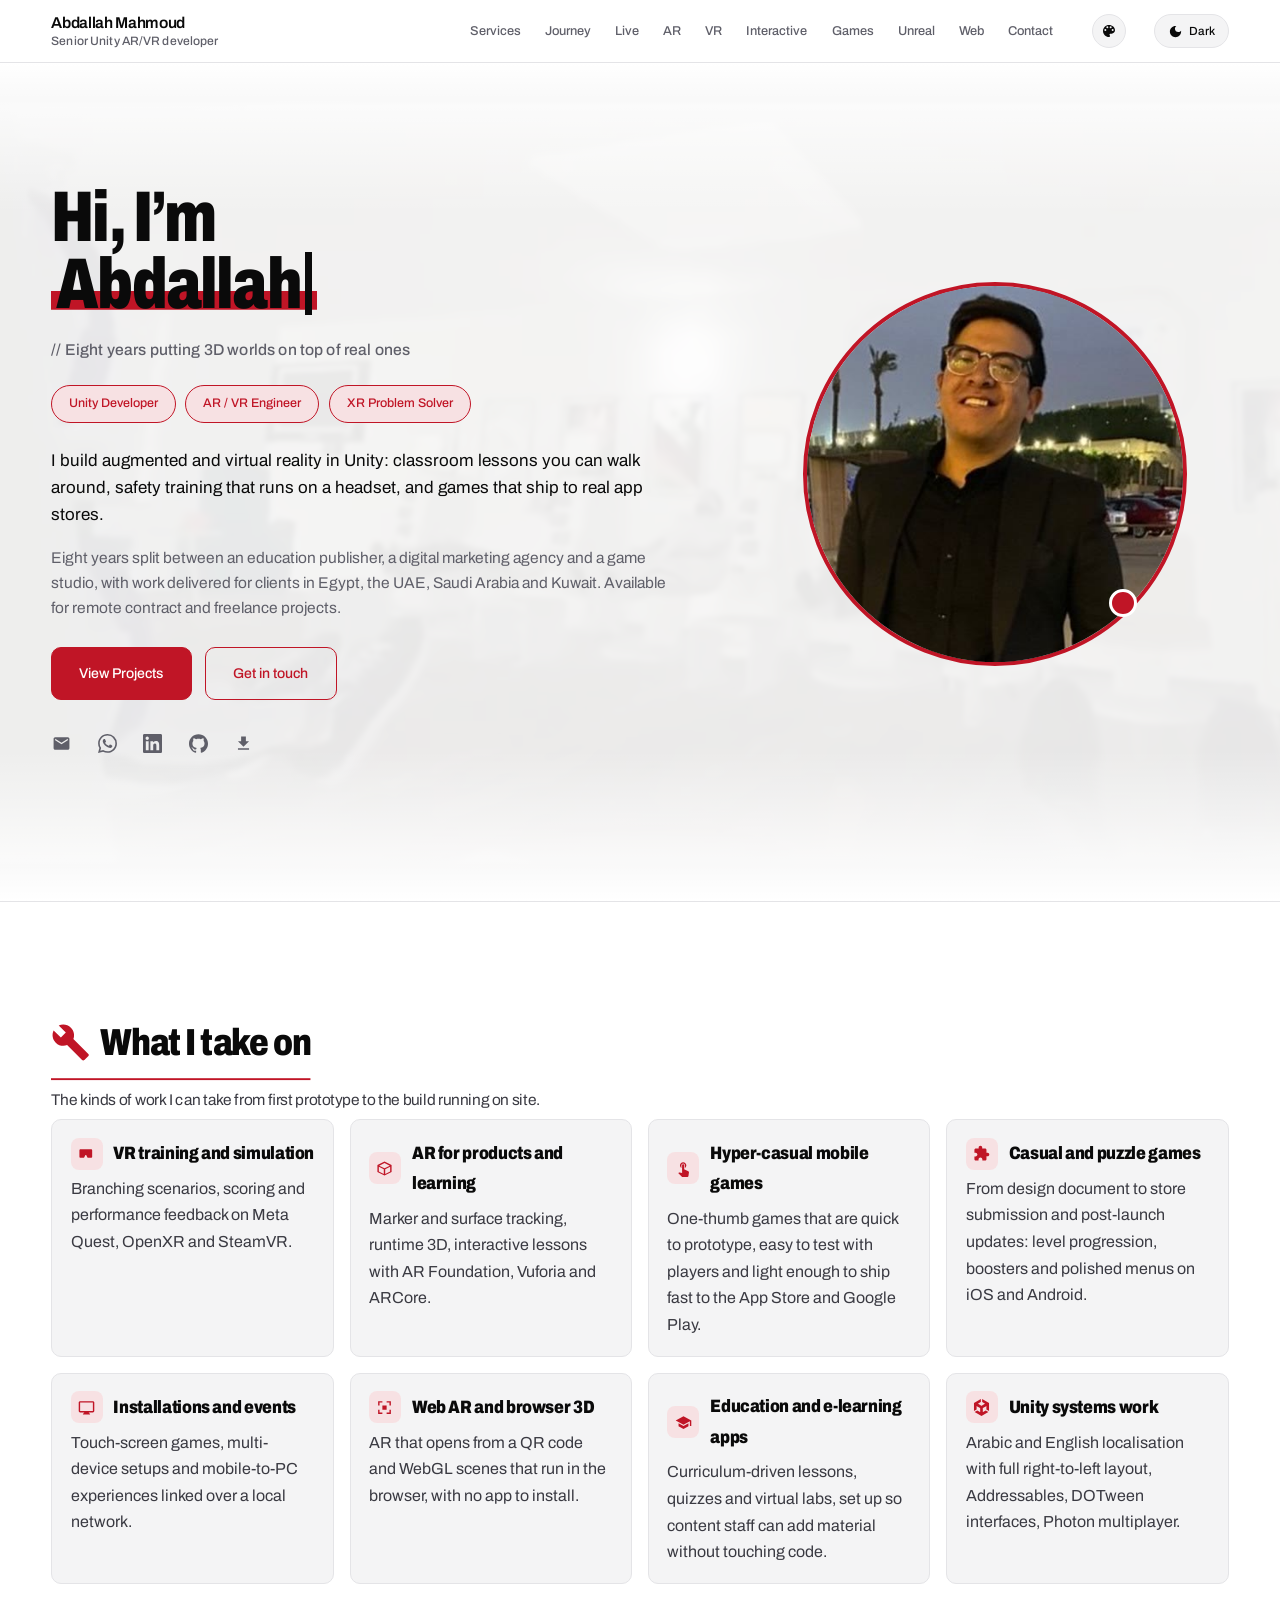
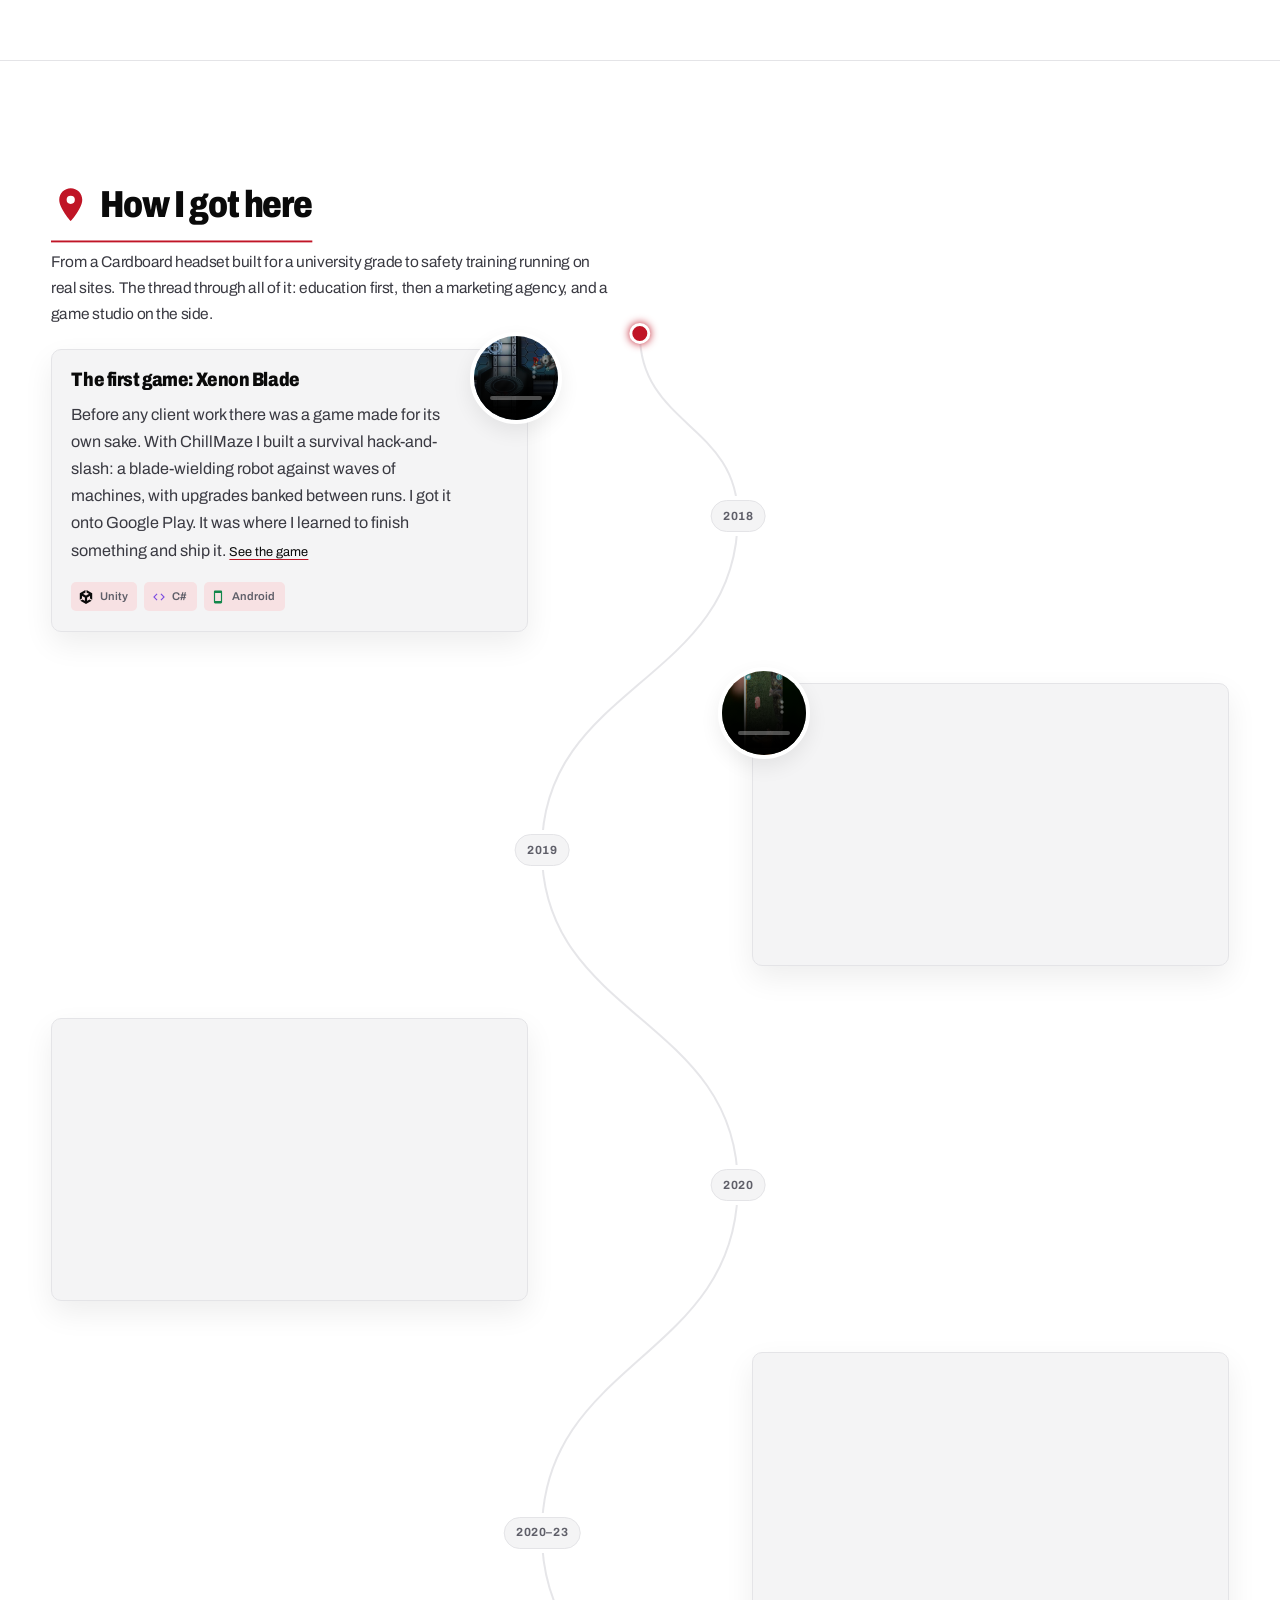
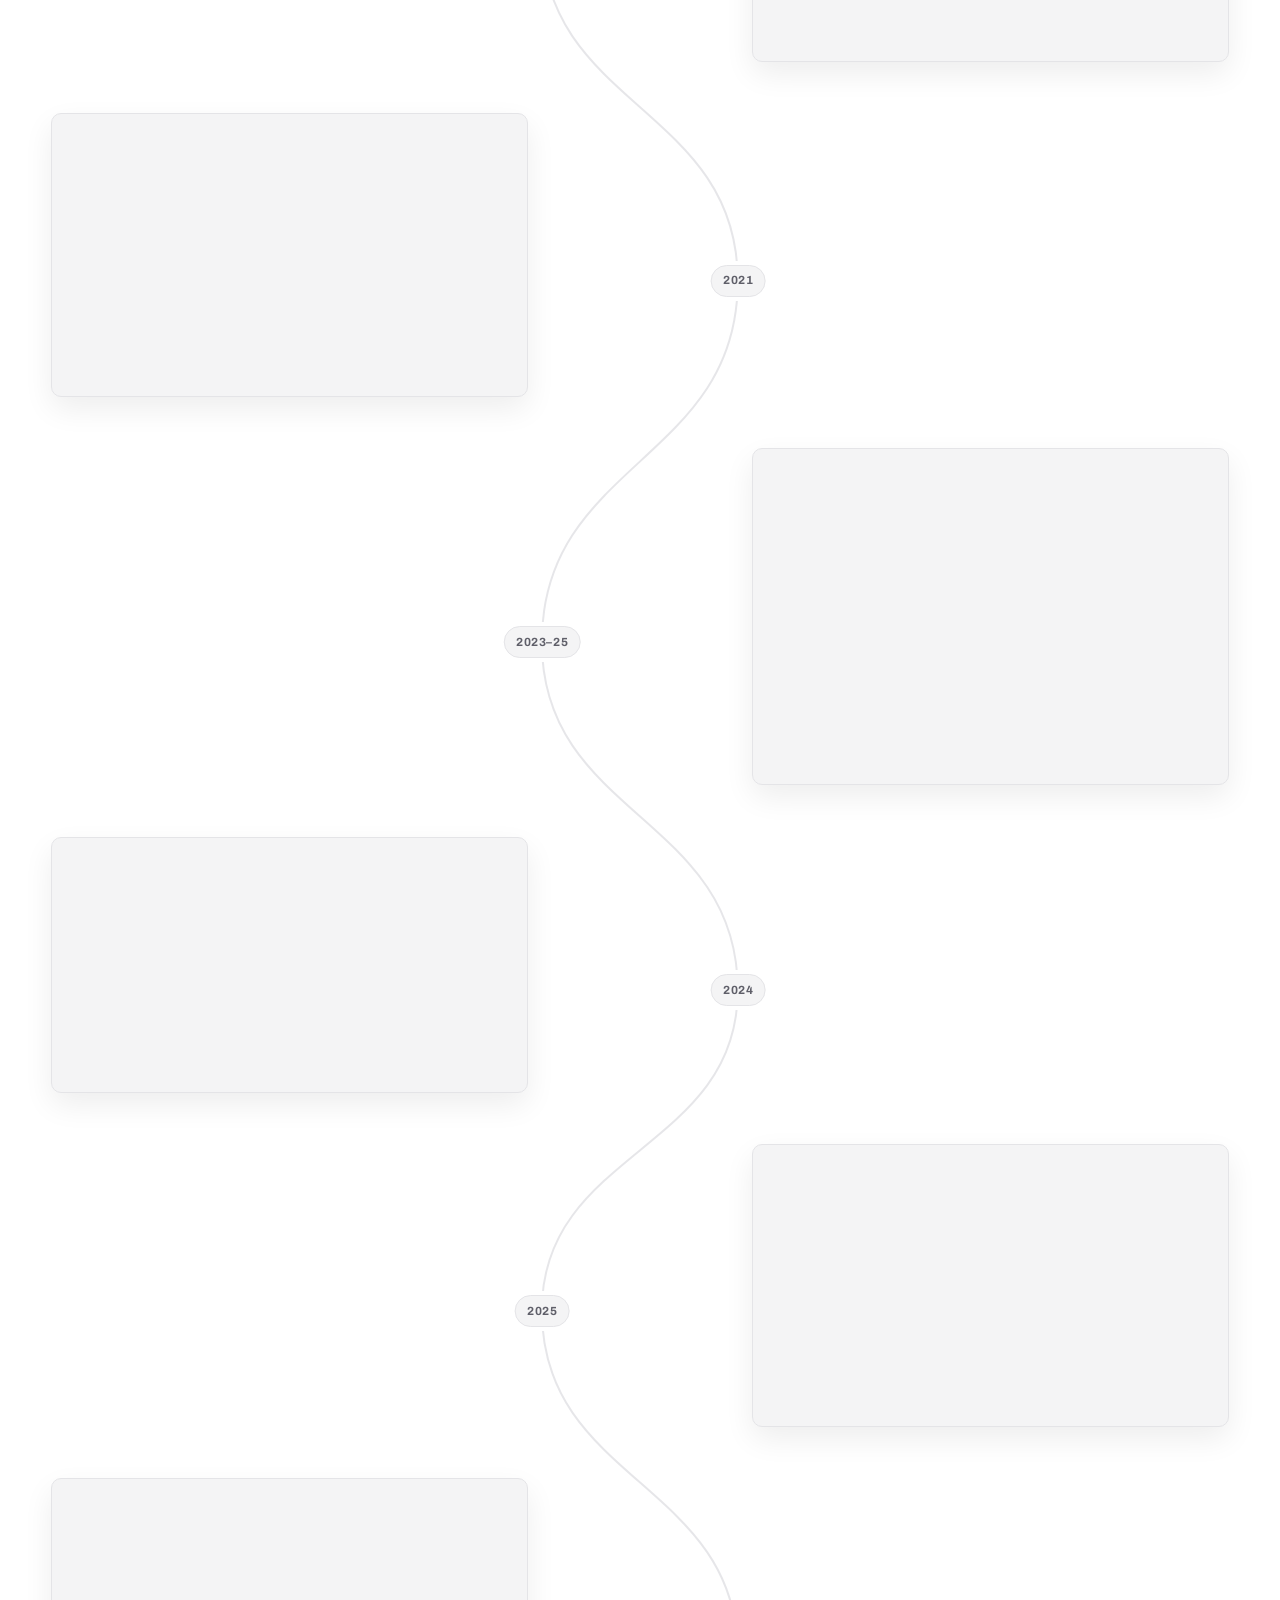
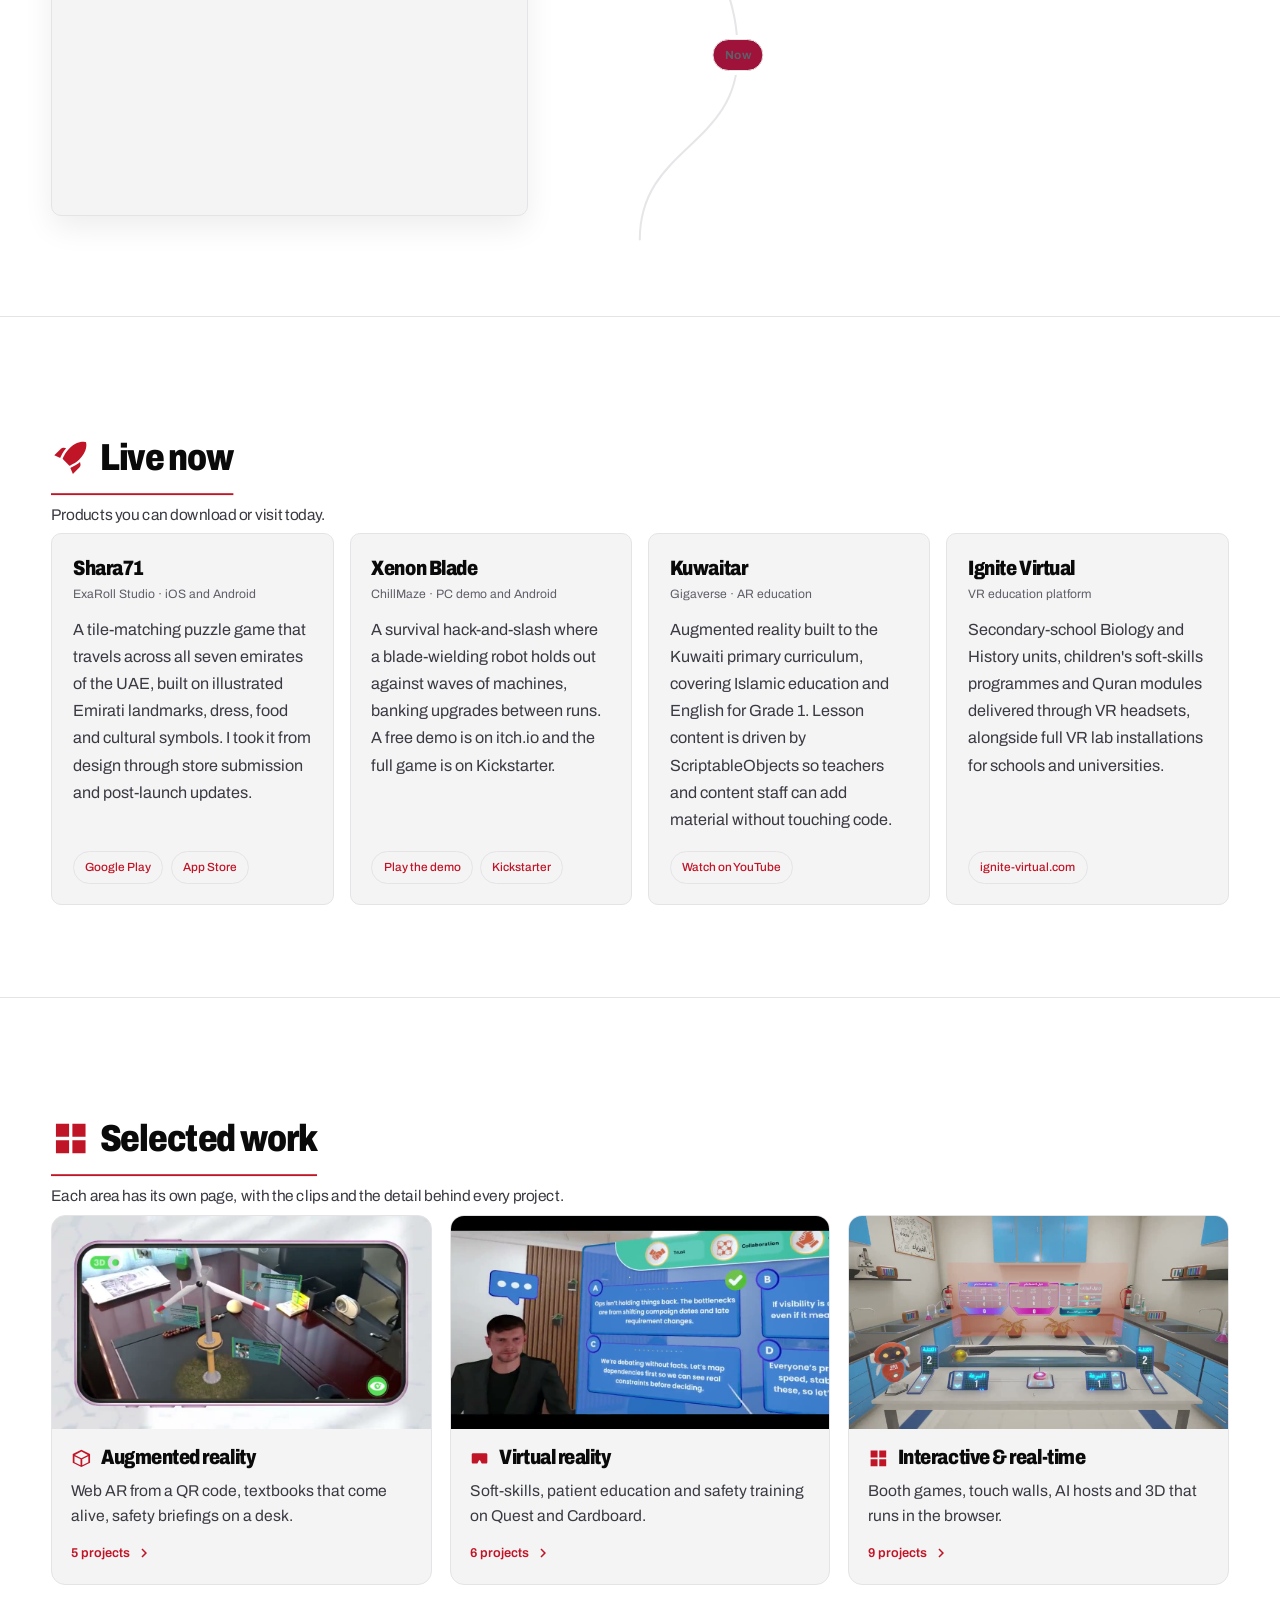
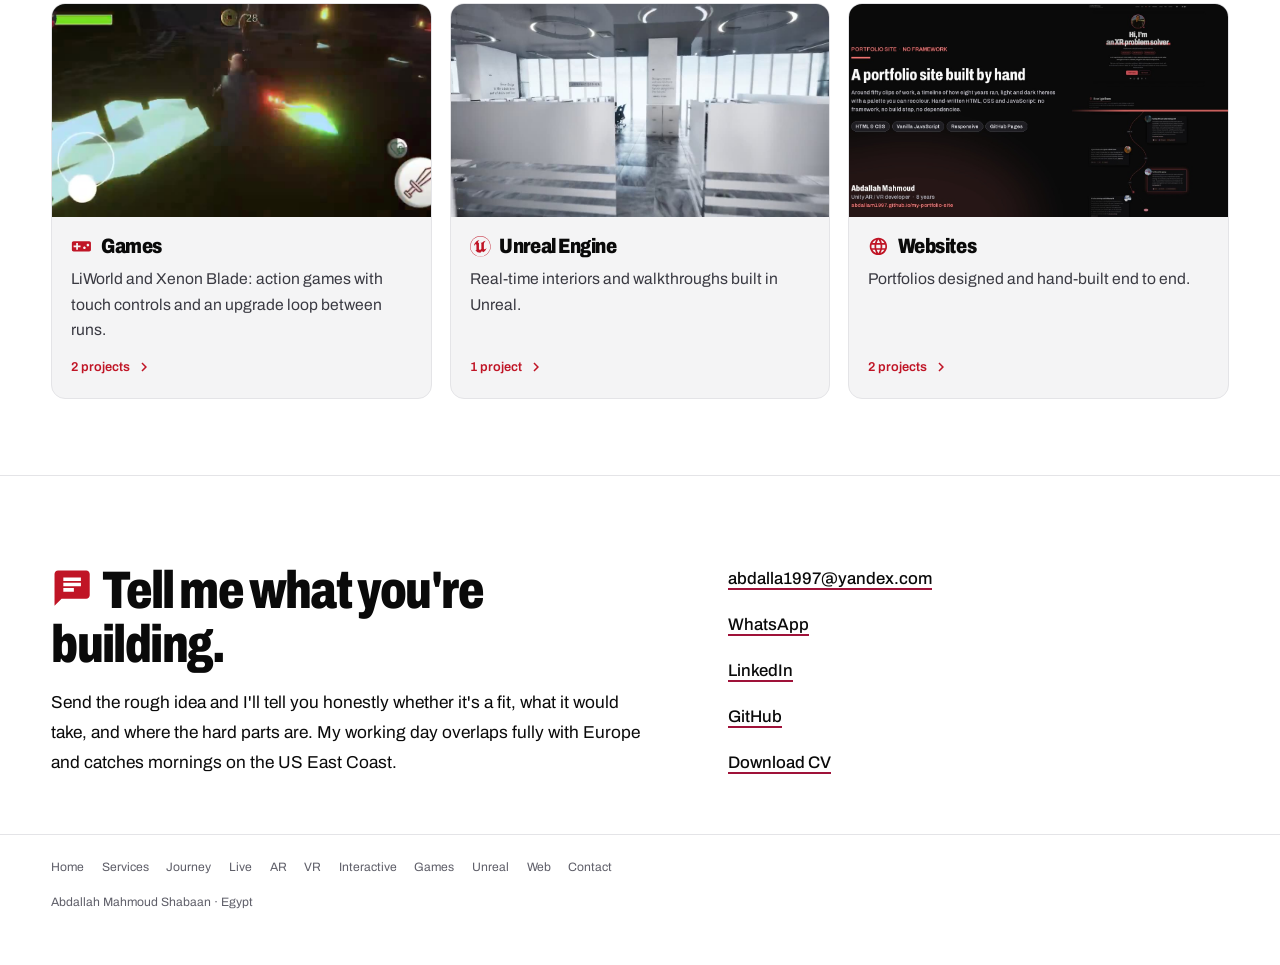
==== commit 2735eee0: "Spread each section across wide screens Co-Authored-By: Claude Opus 5.5 <noreply@anthropic.com>" ====
--- a/index.html
+++ b/index.html
@@ -46,7 +46,7 @@
 <noscript><link rel="stylesheet" href="https://fonts.googleapis.com/css2?family=Archivo:wdth,wght@62..125,400..900&amp;display=swap"></noscript>
 <!-- The version is bumped whenever styles.css changes: Pages caches assets for
      ten minutes, and without it a new page can load against the old stylesheet. -->
-<link rel="stylesheet" href="styles.css?v=20261015e">
+<link rel="stylesheet" href="styles.css?v=20261015f">
 </head>
 <body>
 <div class="progress" aria-hidden="true"></div>
--- a/styles.css
+++ b/styles.css
@@ -1200,3 +1200,42 @@
 .footnav{display:flex;flex-wrap:wrap;gap:.3rem 1.1rem;margin:0 0 .9rem}
 .footnav a{color:var(--mute);text-decoration:none}
 .footnav a:hover{color:var(--teal)}
+
+/* ---------- wide screens ----------
+   The layout spans the whole window, so on big monitors each block spreads
+   its content across that width instead of leaving one side empty, while
+   text keeps a readable line length. */
+@media (min-width:1000px){
+  /* six work cards: three by two rather than five and an orphan */
+  .workgrid{grid-template-columns:repeat(3,minmax(0,1fr))}
+  .caps p{max-width:none}
+  /* contact copy on the left, the links stacked on the right */
+  .contact{
+    display:grid;grid-template-columns:minmax(0,1.2fr) minmax(0,1fr);
+    column-gap:clamp(2rem,6vw,6rem);align-items:start;
+  }
+  .contact h2,.contact p{grid-column:1}
+  .contact p{margin-bottom:0}
+  .contact-links{
+    grid-column:2;grid-row:1 / span 2;align-self:center;
+    flex-direction:column;align-items:flex-start;gap:1rem;
+  }
+  .contact-links a{font-size:1.05rem}
+}
+@media (min-width:1200px){
+  /* the four live cards share the row instead of stopping at 320px each */
+  .live article{flex-basis:max(255px,calc((100% - 3rem) / 4))}
+}
+@media (min-width:1400px){
+  /* media takes the larger share; the copy column fits its text */
+  .project{grid-template-columns:minmax(0,1.3fr) minmax(0,1fr)}
+  .project.flip{grid-template-columns:minmax(0,1fr) minmax(0,1.3fr)}
+  .sites article{grid-template-columns:minmax(0,1.3fr) minmax(0,1fr)}
+  .project p.desc,.sites .blurb{max-width:42rem}
+  /* journey: the path gets a wider lane and each card keeps to a readable
+     width, pushed out toward the page edges */
+  .steps > li{column-gap:clamp(14rem,18vw,26rem)}
+  .steps .card{max-width:46rem;width:100%}
+  .steps > li:nth-of-type(odd) .card{justify-self:start}
+  .steps > li:nth-of-type(even) .card{justify-self:end}
+}
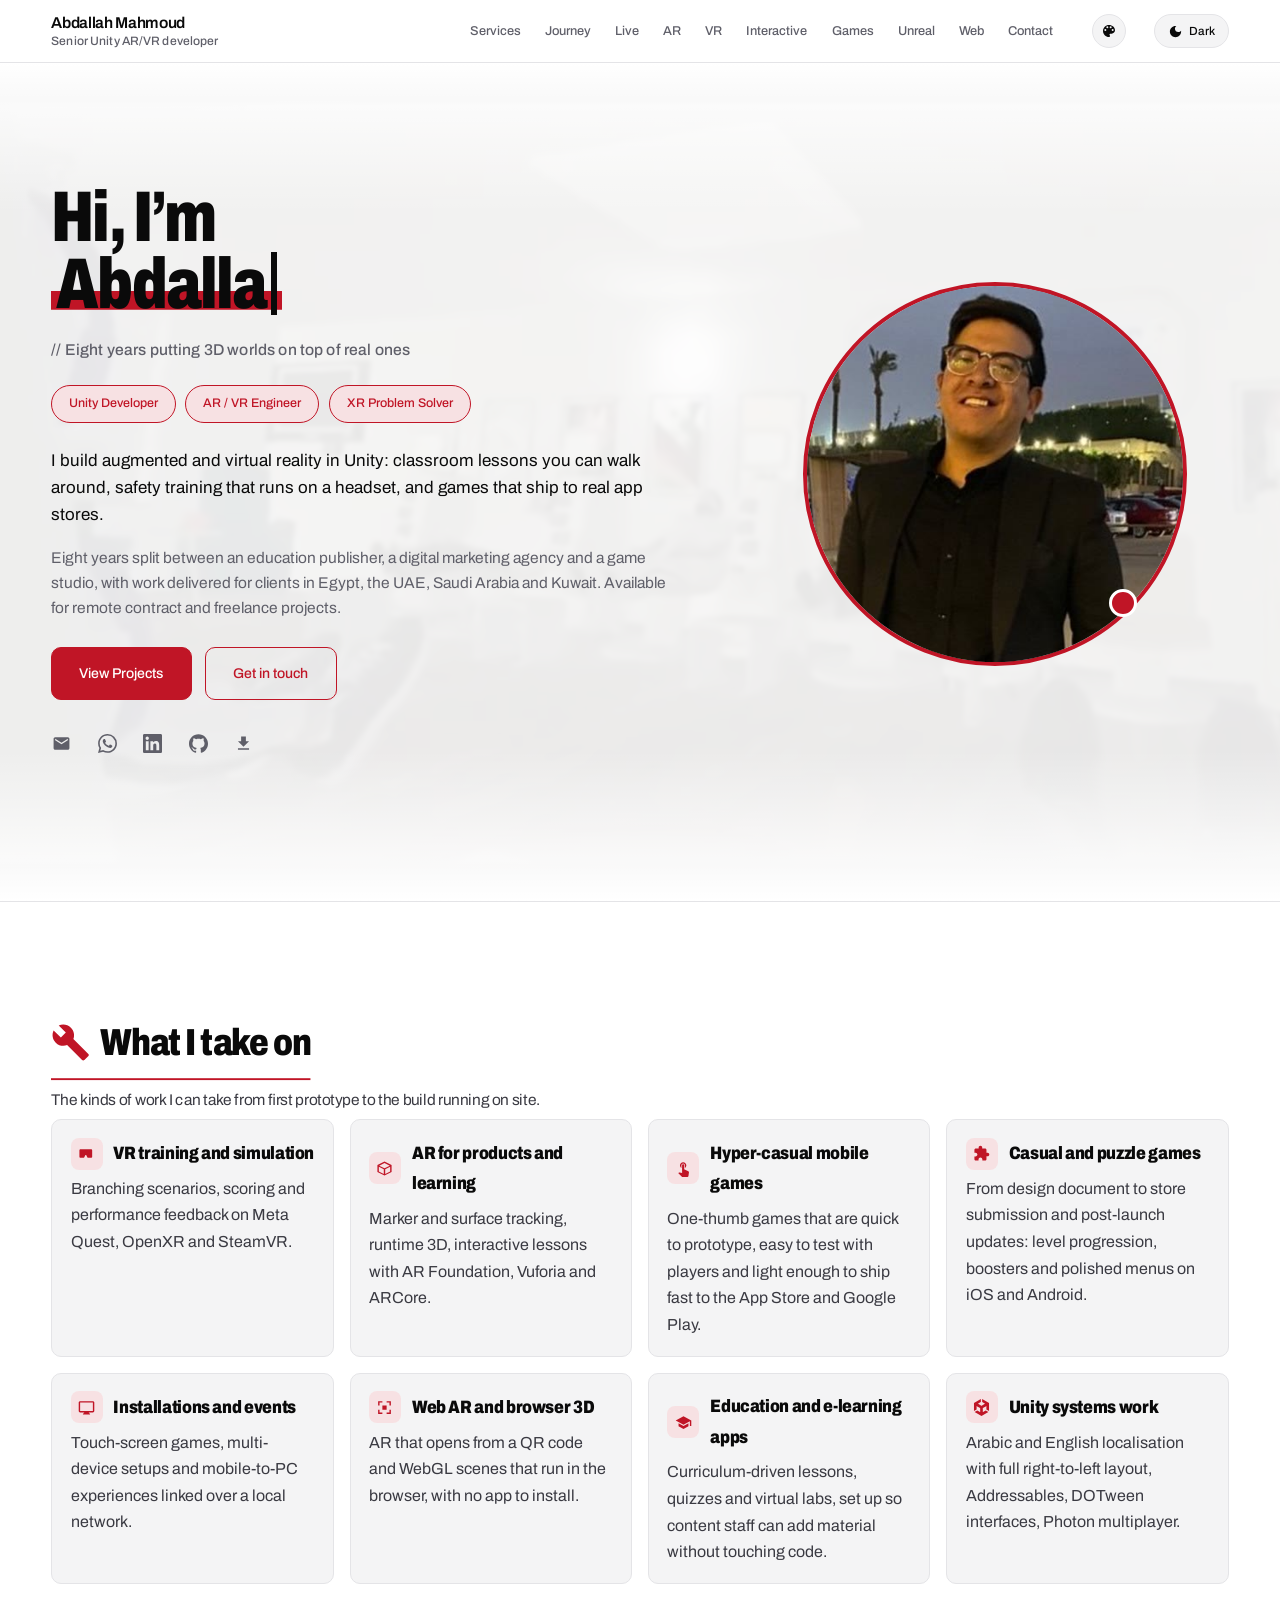
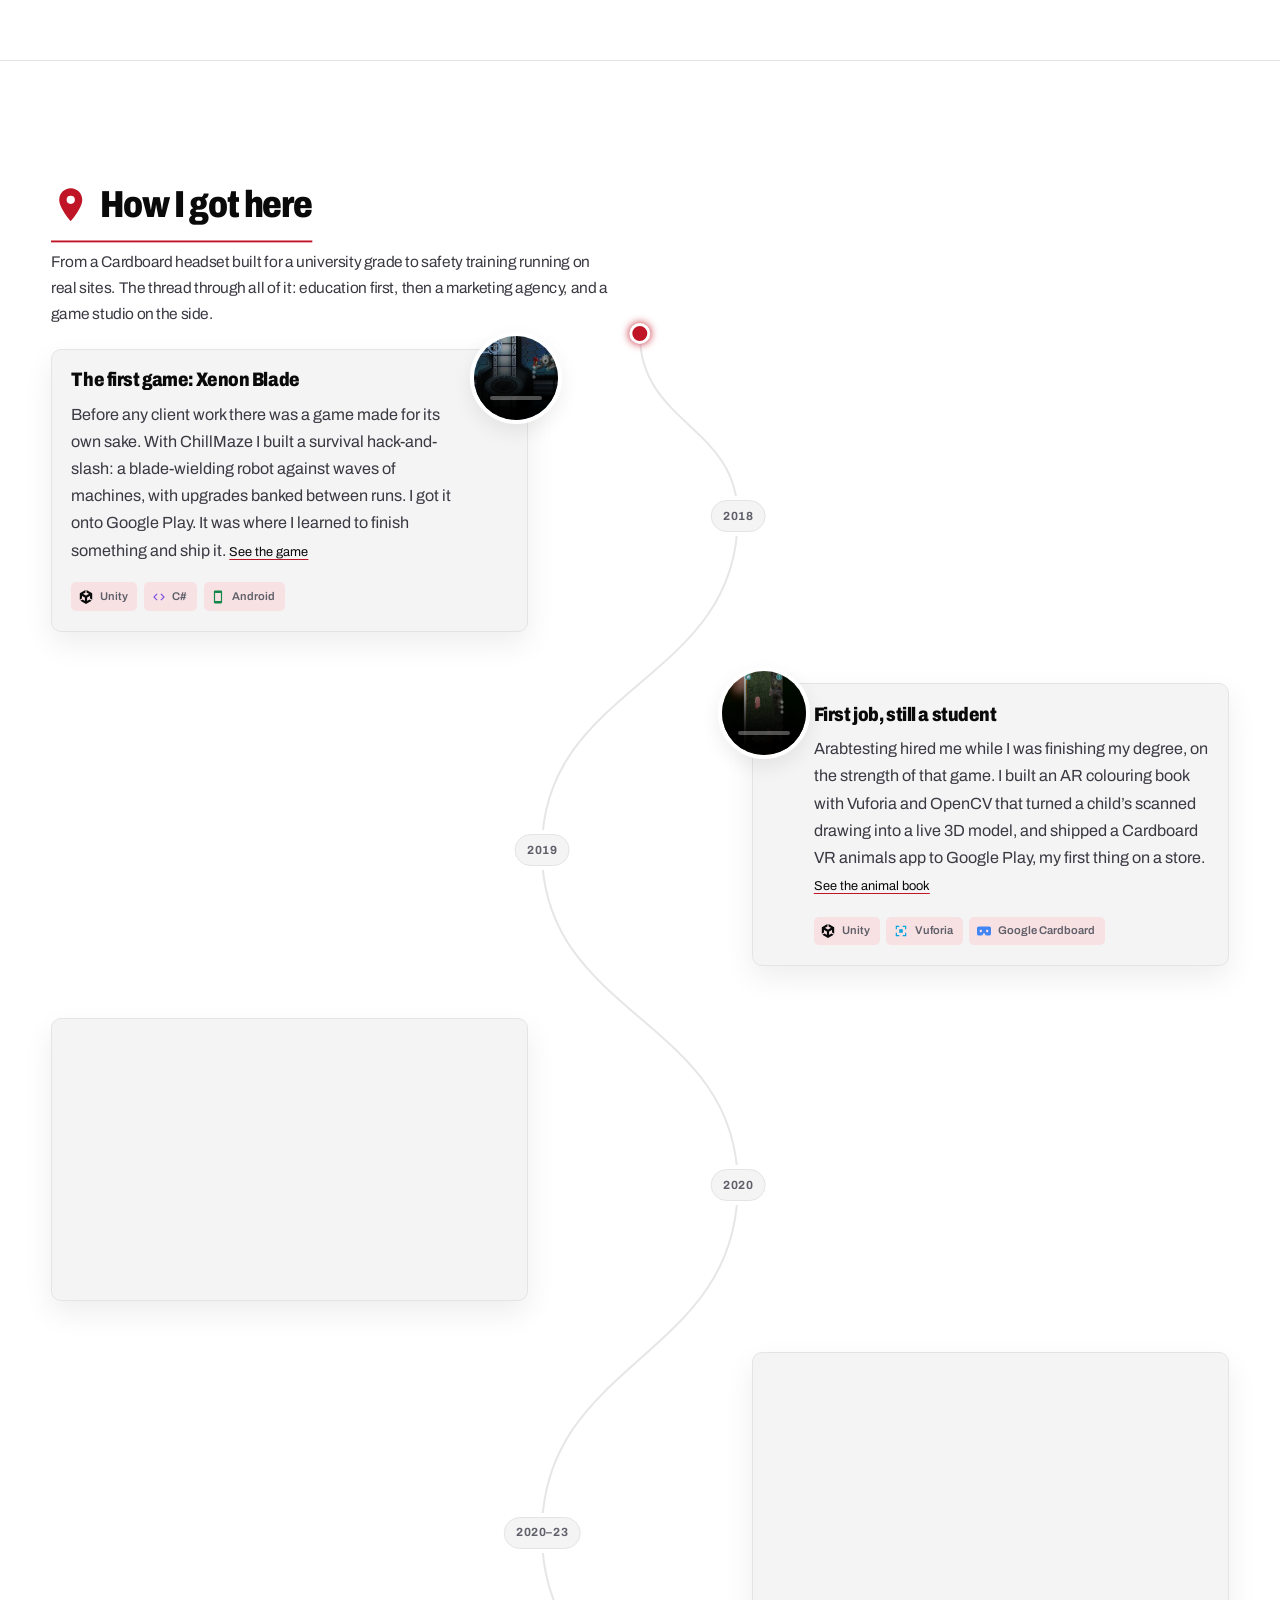
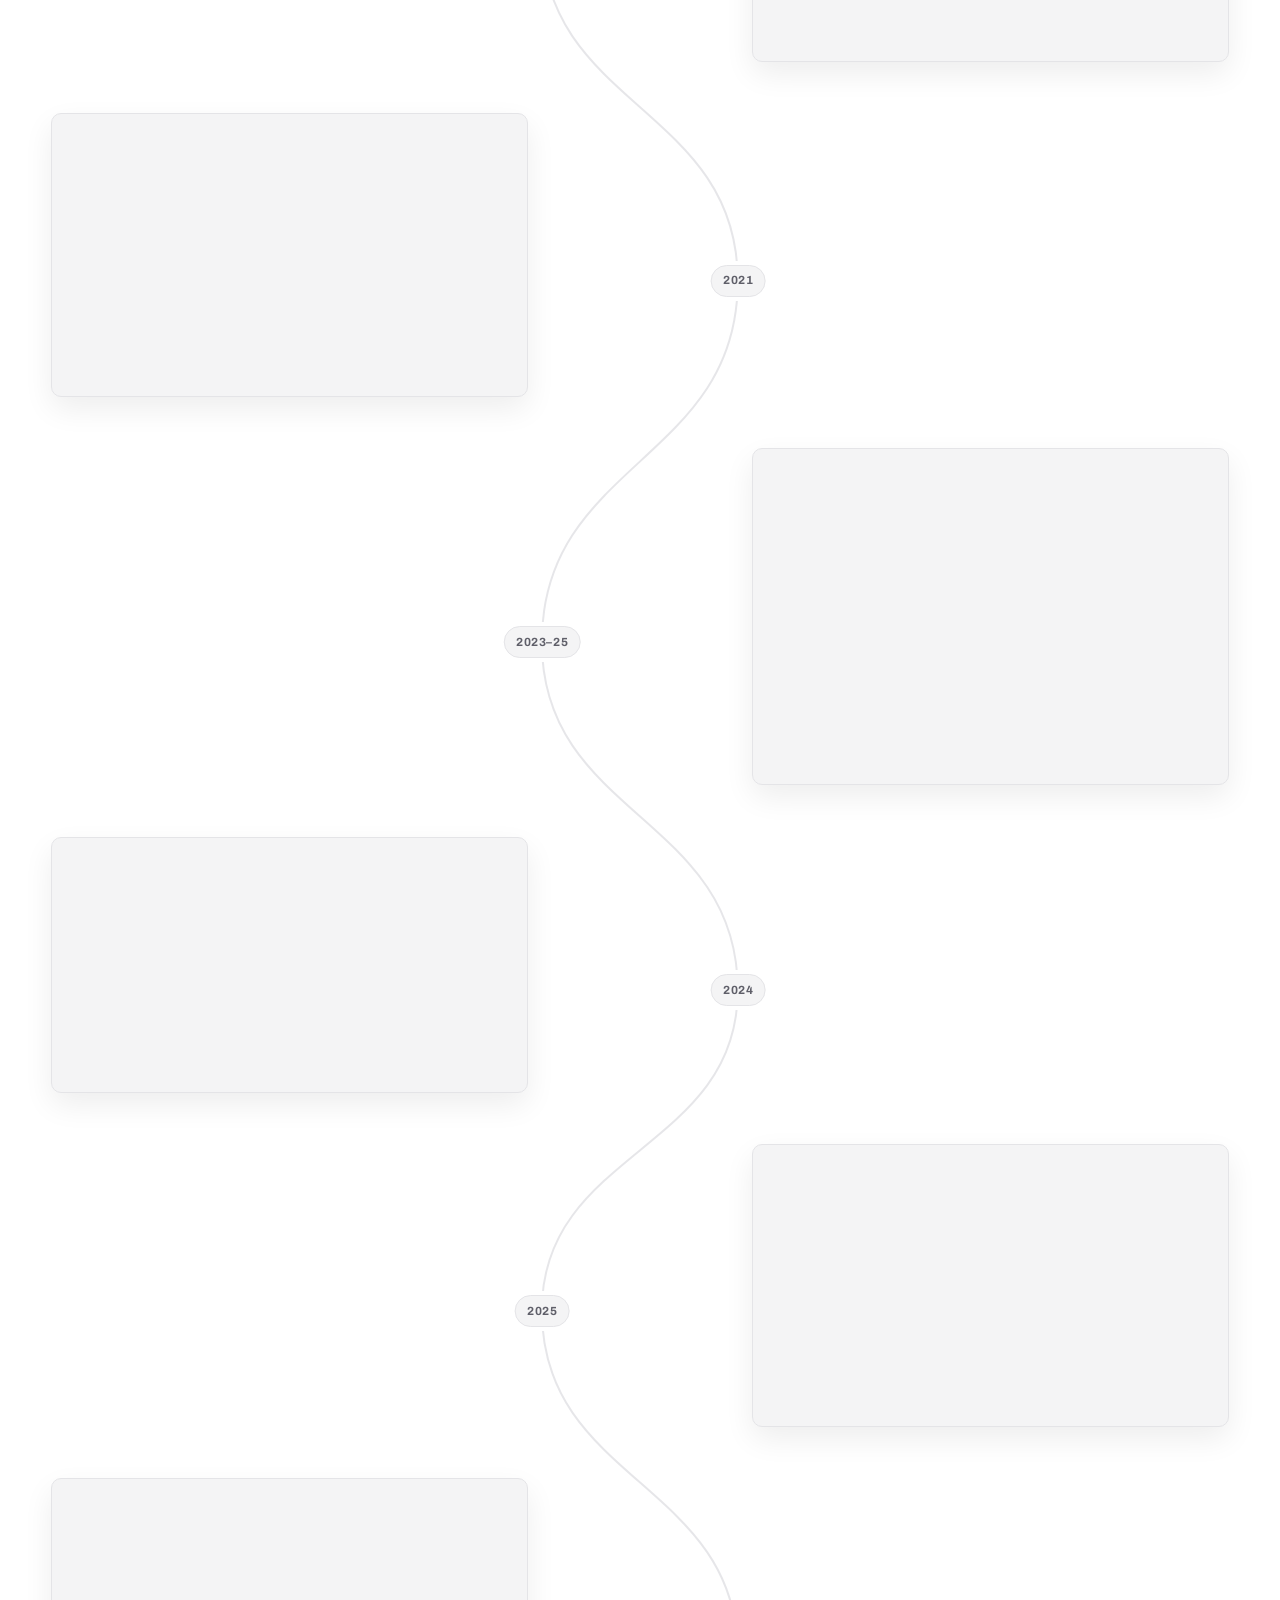
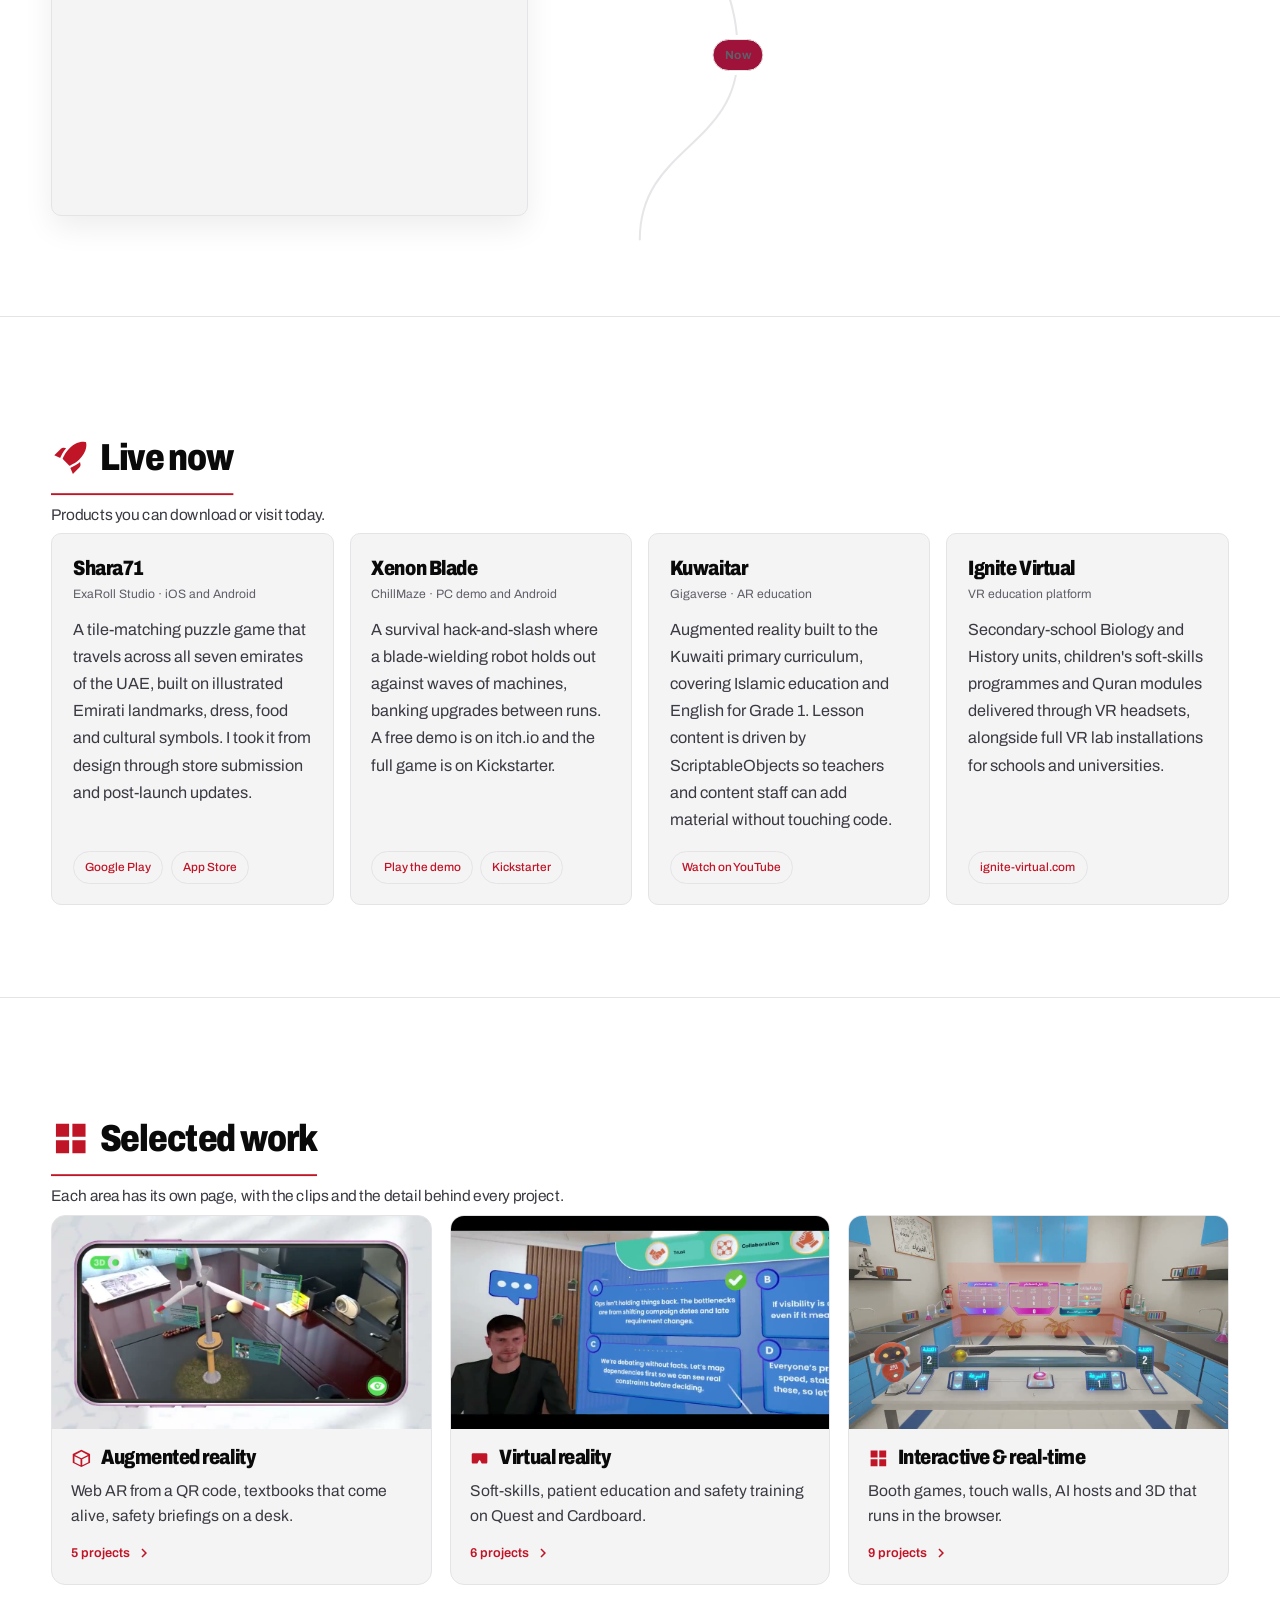
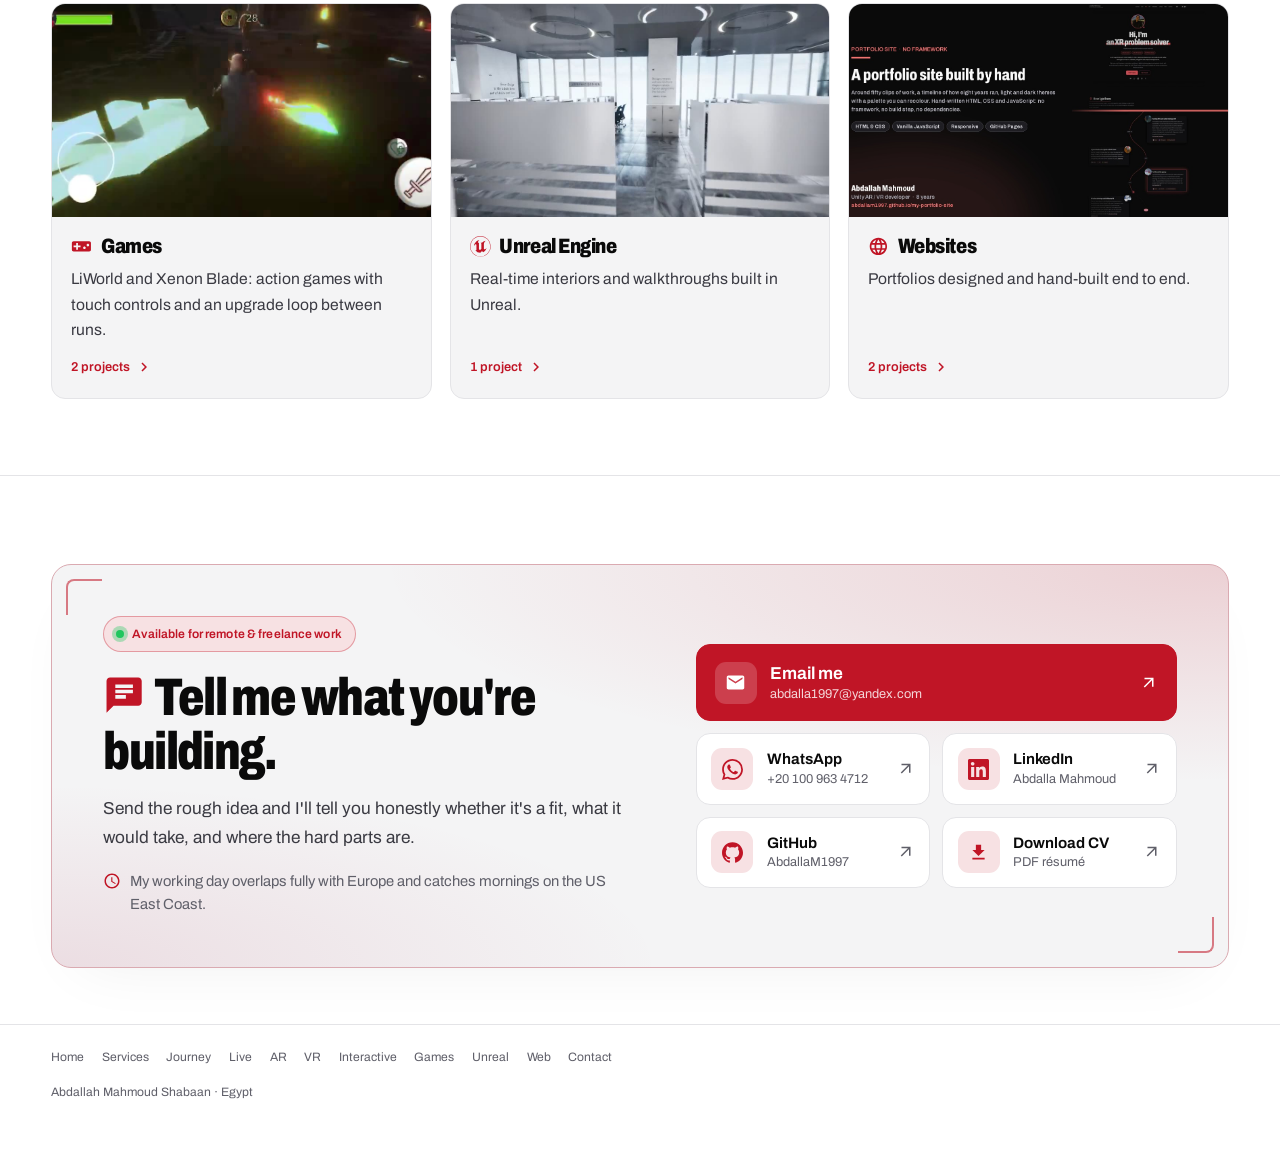
==== commit 5b20d533: "Turn the contact section into a panel with icon tiles Co-Authored-By: Claude Opus 5.5 <noreply@anthr" ====
--- a/index.html
+++ b/index.html
@@ -46,7 +46,7 @@
 <noscript><link rel="stylesheet" href="https://fonts.googleapis.com/css2?family=Archivo:wdth,wght@62..125,400..900&amp;display=swap"></noscript>
 <!-- The version is bumped whenever styles.css changes: Pages caches assets for
      ten minutes, and without it a new page can load against the old stylesheet. -->
-<link rel="stylesheet" href="styles.css?v=20261015f">
+<link rel="stylesheet" href="styles.css?v=20261015h">
 </head>
 <body>
 <div class="progress" aria-hidden="true"></div>
@@ -418,15 +418,21 @@
 </section>
 
 <section class="contact wrap" id="contact">
-  <h2><svg class="ico" viewBox="0 0 24 24" aria-hidden="true" focusable="false"><path d="M20 2H4c-1.1 0-2 .9-2 2v18l4-4h14c1.1 0 2-.9 2-2V4c0-1.1-.9-2-2-2zM7 9h10v2H7V9zm6 5H7v-2h6v2zm4-6H7V6h10v2z"/></svg>Tell me what you're building.</h2>
-  <p>Send the rough idea and I'll tell you honestly whether it's a fit, what it would take, and where the hard parts are. My working day overlaps fully with Europe and catches mornings on the US East Coast.</p>
-  <ul class="contact-links">
-    <li><a href="mailto:abdalla1997@yandex.com">abdalla1997@yandex.com</a></li>
-    <li><a href="https://wa.me/201009634712">WhatsApp</a></li>
-    <li><a href="https://www.linkedin.com/in/abdalla-mahmoud-8b60b8194/">LinkedIn</a></li>
-    <li><a href="https://github.com/AbdallaM1997">GitHub</a></li>
-    <li><a href="Abdallah_Mahmoud_Resume.pdf" download>Download CV</a></li>
-  </ul>
+  <div class="contact-card">
+    <div class="contact-copy">
+      <p class="avail"><span class="pulse" aria-hidden="true"></span>Available for remote &amp; freelance work</p>
+      <h2><svg class="ico" viewBox="0 0 24 24" aria-hidden="true" focusable="false"><path d="M20 2H4c-1.1 0-2 .9-2 2v18l4-4h14c1.1 0 2-.9 2-2V4c0-1.1-.9-2-2-2zM7 9h10v2H7V9zm6 5H7v-2h6v2zm4-6H7V6h10v2z"/></svg>Tell me what you're building.</h2>
+      <p class="pitch">Send the rough idea and I'll tell you honestly whether it's a fit, what it would take, and where the hard parts are.</p>
+      <p class="hours"><svg viewBox="0 0 24 24" aria-hidden="true" focusable="false"><path d="M11.99 2C6.47 2 2 6.48 2 12s4.47 10 9.99 10C17.52 22 22 17.52 22 12S17.52 2 11.99 2zM12 20c-4.42 0-8-3.58-8-8s3.58-8 8-8 8 3.58 8 8-3.58 8-8 8zm.5-13H11v6l5.25 3.15.75-1.23-4.5-2.67z"/></svg>My working day overlaps fully with Europe and catches mornings on the US East Coast.</p>
+    </div>
+    <ul class="contact-links">
+      <li><a class="tile primary" href="mailto:abdalla1997@yandex.com"><span class="ic"><svg viewBox="0 0 24 24" aria-hidden="true" focusable="false"><path d="M20 4H4c-1.1 0-1.99.9-1.99 2L2 18c0 1.1.9 2 2 2h16c1.1 0 2-.9 2-2V6c0-1.1-.9-2-2-2zm0 4l-8 5-8-5V6l8 5 8-5v2z"/></svg></span><span class="txt"><strong>Email me</strong><small>abdalla1997@yandex.com</small></span><span class="go"><svg viewBox="0 0 24 24" aria-hidden="true" focusable="false"><path d="M6.4 18 5 16.6 14.6 7H6V5h12v12h-2V8.4z"/></svg></span></a></li>
+      <li><a class="tile" href="https://wa.me/201009634712"><span class="ic"><svg viewBox="0 0 24 24" aria-hidden="true" focusable="false"><path d="M17.472 14.382c-.297-.149-1.758-.867-2.03-.967-.273-.099-.471-.148-.67.15-.197.297-.767.966-.94 1.164-.173.199-.347.223-.644.075-.297-.15-1.255-.463-2.39-1.475-.883-.788-1.48-1.761-1.653-2.059-.173-.297-.018-.458.13-.606.134-.133.298-.347.446-.52.149-.174.198-.298.298-.497.099-.198.05-.371-.025-.52-.075-.149-.669-1.612-.916-2.207-.242-.579-.487-.5-.669-.51-.173-.008-.371-.01-.57-.01-.198 0-.52.074-.792.372-.272.297-1.04 1.016-1.04 2.479 0 1.462 1.065 2.875 1.213 3.074.149.198 2.096 3.2 5.077 4.487.709.306 1.262.489 1.694.625.712.227 1.36.195 1.872.118.571-.085 1.758-.719 2.006-1.413.248-.694.248-1.289.173-1.413-.074-.124-.272-.198-.57-.347m-5.421 7.403h-.004a9.87 9.87 0 01-5.031-1.378l-.361-.214-3.741.982.998-3.648-.235-.374a9.86 9.86 0 01-1.51-5.26c.001-5.45 4.436-9.884 9.888-9.884 2.64 0 5.122 1.03 6.988 2.898a9.825 9.825 0 012.893 6.994c-.003 5.45-4.437 9.884-9.885 9.884m8.413-18.297A11.815 11.815 0 0012.05 0C5.495 0 .16 5.335.157 11.892c0 2.096.547 4.142 1.588 5.945L.057 24l6.305-1.654a11.882 11.882 0 005.683 1.448h.005c6.554 0 11.89-5.335 11.893-11.893a11.821 11.821 0 00-3.48-8.413z"/></svg></span><span class="txt"><strong>WhatsApp</strong><small>+20 100 963 4712</small></span><span class="go"><svg viewBox="0 0 24 24" aria-hidden="true" focusable="false"><path d="M6.4 18 5 16.6 14.6 7H6V5h12v12h-2V8.4z"/></svg></span></a></li>
+      <li><a class="tile" href="https://www.linkedin.com/in/abdalla-mahmoud-8b60b8194/"><span class="ic"><svg viewBox="0 0 24 24" aria-hidden="true" focusable="false"><path d="M20.447 20.452h-3.554v-5.569c0-1.328-.027-3.037-1.852-3.037-1.853 0-2.136 1.445-2.136 2.939v5.667H9.351V9h3.414v1.561h.046c.477-.9 1.637-1.85 3.37-1.85 3.601 0 4.267 2.37 4.267 5.455v6.286zM5.337 7.433c-1.144 0-2.063-.926-2.063-2.065 0-1.138.92-2.063 2.063-2.063 1.14 0 2.064.925 2.064 2.063 0 1.139-.925 2.065-2.064 2.065zm1.782 13.019H3.555V9h3.564v11.452zM22.225 0H1.771C.792 0 0 .774 0 1.729v20.542C0 23.227.792 24 1.771 24h20.451C23.2 24 24 23.227 24 22.271V1.729C24 .774 23.2 0 22.225 0z"/></svg></span><span class="txt"><strong>LinkedIn</strong><small>Abdalla Mahmoud</small></span><span class="go"><svg viewBox="0 0 24 24" aria-hidden="true" focusable="false"><path d="M6.4 18 5 16.6 14.6 7H6V5h12v12h-2V8.4z"/></svg></span></a></li>
+      <li><a class="tile" href="https://github.com/AbdallaM1997"><span class="ic"><svg viewBox="0 0 24 24" aria-hidden="true" focusable="false"><path d="M12 .297c-6.63 0-12 5.373-12 12 0 5.303 3.438 9.8 8.205 11.385.6.113.82-.258.82-.577 0-.285-.01-1.04-.015-2.04-3.338.724-4.042-1.61-4.042-1.61C4.422 18.07 3.633 17.7 3.633 17.7c-1.087-.744.084-.729.084-.729 1.205.084 1.838 1.236 1.838 1.236 1.07 1.835 2.809 1.305 3.495.998.108-.776.417-1.305.76-1.605-2.665-.3-5.466-1.332-5.466-5.93 0-1.31.465-2.38 1.235-3.22-.135-.303-.54-1.523.105-3.176 0 0 1.005-.322 3.3 1.23.96-.267 1.98-.399 3-.405 1.02.006 2.04.138 3 .405 2.28-1.552 3.285-1.23 3.285-1.23.645 1.653.24 2.873.12 3.176.765.84 1.23 1.91 1.23 3.22 0 4.61-2.805 5.625-5.475 5.92.42.36.81 1.096.81 2.22 0 1.606-.015 2.896-.015 3.286 0 .315.21.69.825.57C20.565 22.092 24 17.592 24 12.297c0-6.627-5.373-12-12-12"/></svg></span><span class="txt"><strong>GitHub</strong><small>AbdallaM1997</small></span><span class="go"><svg viewBox="0 0 24 24" aria-hidden="true" focusable="false"><path d="M6.4 18 5 16.6 14.6 7H6V5h12v12h-2V8.4z"/></svg></span></a></li>
+      <li><a class="tile" href="Abdallah_Mahmoud_Resume.pdf" download><span class="ic"><svg viewBox="0 0 24 24" aria-hidden="true" focusable="false"><path d="M19 9h-4V3H9v6H5l7 7 7-7zM5 18v2h14v-2H5z"/></svg></span><span class="txt"><strong>Download CV</strong><small>PDF résumé</small></span><span class="go"><svg viewBox="0 0 24 24" aria-hidden="true" focusable="false"><path d="M6.4 18 5 16.6 14.6 7H6V5h12v12h-2V8.4z"/></svg></span></a></li>
+    </ul>
+  </div>
 </section>
 </main>
 
@@ -447,6 +453,6 @@
   <p>Abdallah Mahmoud Shabaan &middot; Egypt</p>
 </footer>
 
-<script src="site.js?v=20261012c"></script>
+<script src="site.js?v=20261015a"></script>
 </body>
 </html>
--- a/styles.css
+++ b/styles.css
@@ -430,7 +430,7 @@
   .theming body,.theming .masthead,.theming .band,.theming .project,.theming .live article,
   .theming .steps .card,.theming .caps div,.theming .stack li,.theming .tags li,
   .theming .clips button,.theming .rail-btn,.theming .masthead .theme,.theming .navtoggle,
-  .theming .sites article,.theming .workcard,.theming .pager a,.theming .contact,.theming footer,.theming .screen,.theming .viewport{
+  .theming .sites article,.theming .workcard,.theming .pager a,.theming .contact,.theming .contact-card,.theming .contact-links .tile,.theming footer,.theming .screen,.theming .viewport{
     transition:background-color .55s ease,color .55s ease,border-color .55s ease,
                box-shadow .55s ease,fill .55s ease;
   }
@@ -797,17 +797,97 @@
 
 /* ---------- contact ---------- */
 .contact{border-top:1px solid var(--line);padding-block:clamp(3rem,7vw,5.5rem) 3.5rem}
+/* one panel in the accent: a soft wash from the corner, the copy on one side
+   and a tile for each way to reach me on the other */
+.contact-card{
+  position:relative;overflow:hidden;isolation:isolate;
+  display:grid;gap:clamp(1.8rem,4vw,3rem);
+  padding:clamp(1.5rem,4vw,3.25rem);
+  border:1px solid color-mix(in srgb,var(--teal) 28%,var(--line));border-radius:20px;
+  background:
+    radial-gradient(120% 90% at 100% 0%,color-mix(in srgb,var(--teal) 16%,transparent),transparent 60%),
+    radial-gradient(80% 70% at 0% 100%,color-mix(in srgb,var(--clay) 10%,transparent),transparent 65%),
+    var(--ground-2);
+  box-shadow:0 24px 60px -30px var(--shadow);
+}
+/* the AR bracket motif in the corners */
+.contact-card::before,.contact-card::after{
+  content:"";position:absolute;width:34px;height:34px;z-index:-1;
+  border:2px solid var(--teal);opacity:.55;pointer-events:none;
+}
+.contact-card::before{top:14px;left:14px;border-right:0;border-bottom:0;border-top-left-radius:8px}
+.contact-card::after{bottom:14px;right:14px;border-left:0;border-top:0;border-bottom-right-radius:8px}
+.contact .avail{
+  display:inline-flex;align-items:center;gap:.55rem;margin:0 0 1.2rem;
+  padding:.4rem .85rem .4rem .7rem;border-radius:999px;
+  background:var(--tint);color:var(--teal);border:1px solid color-mix(in srgb,var(--teal) 35%,transparent);
+  font-family:var(--display);font-size:.76rem;font-weight:600;letter-spacing:.01em;
+}
+.contact .pulse{position:relative;width:8px;height:8px;border-radius:50%;background:#22C55E;flex:none}
+.contact .pulse::after{
+  content:"";position:absolute;inset:-4px;border-radius:50%;background:#22C55E;opacity:.35;
+}
+.anim .contact .pulse::after{animation:ping 1.8s cubic-bezier(0,0,.2,1) infinite}
+@keyframes ping{0%{transform:scale(.6);opacity:.5}80%,100%{transform:scale(1.9);opacity:0}}
 .contact h2{margin:0 0 1rem;max-width:20ch}
-.contact p{max-width:var(--measure);margin:0 0 1.6rem}
-.contact-links{list-style:none;padding:0;margin:0;display:flex;flex-wrap:wrap;gap:.7rem 1.6rem}
-.contact-links a{
-  font-family:var(--display);font-weight:500;font-size:.85rem;text-decoration:none;
-  padding-bottom:2px;
-  background-image:linear-gradient(var(--teal),var(--teal));
-  background-size:100% 2px;background-repeat:no-repeat;background-position:0 100%;
-  transition:background-size .28s cubic-bezier(.22,.61,.36,1);
-}
-.contact-links a:hover{background-size:0% 2px;background-position:100% 100%}
+.contact .pitch{max-width:var(--measure);margin:0 0 1.1rem;font-size:1.08rem;line-height:1.66;color:var(--ink-2)}
+.contact .hours{
+  display:flex;align-items:flex-start;gap:.55rem;max-width:var(--measure);margin:0;
+  font-size:.92rem;line-height:1.55;color:var(--mute);
+}
+.contact .hours svg{width:18px;height:18px;flex:none;fill:var(--teal);margin-top:.12rem}
+
+.contact-links{
+  list-style:none;padding:0;margin:0;align-self:center;
+  display:grid;grid-template-columns:repeat(2,minmax(0,1fr));gap:.75rem;
+}
+.contact-links li:first-child{grid-column:1 / -1}
+.contact-links .tile{
+  display:flex;align-items:center;gap:.85rem;height:100%;
+  padding:.85rem .9rem;border-radius:14px;text-decoration:none;color:var(--ink);
+  background:var(--ground);border:1px solid var(--line);
+  transition:transform .2s cubic-bezier(.22,.61,.36,1),border-color .2s ease,box-shadow .2s ease,background .2s ease;
+}
+.contact-links .ic{
+  display:inline-flex;align-items:center;justify-content:center;flex:none;
+  width:42px;height:42px;border-radius:11px;background:var(--tint);color:var(--teal);
+  transition:background .2s ease,color .2s ease;
+}
+.contact-links .ic svg{width:21px;height:21px;fill:currentColor}
+.contact-links .txt{display:flex;flex-direction:column;min-width:0;gap:.1rem}
+.contact-links strong{font-family:var(--display);font-size:.95rem;font-weight:650;line-height:1.25}
+.contact-links small{
+  font-size:.8rem;color:var(--mute);line-height:1.3;
+  overflow:hidden;text-overflow:ellipsis;white-space:nowrap;
+}
+.contact-links .go{margin-left:auto;display:inline-flex;flex:none;color:var(--mute);transition:transform .2s ease,color .2s ease}
+.contact-links .go svg{width:18px;height:18px;fill:currentColor}
+.contact-links .tile:hover{
+  transform:translateY(-3px);border-color:var(--teal);
+  box-shadow:0 14px 30px -14px var(--shadow);
+}
+.contact-links .tile:hover .ic{background:var(--teal);color:var(--ground)}
+.contact-links .tile:hover .go{color:var(--teal);transform:translate(2px,-2px)}
+/* email is the main way in, so it carries the accent */
+.contact-links .tile.primary{background:var(--teal);border-color:var(--teal);color:var(--ground);padding:1.05rem 1.1rem}
+.contact-links .tile.primary .ic{background:color-mix(in srgb,var(--ground) 18%,transparent);color:var(--ground)}
+.contact-links .tile.primary small{color:color-mix(in srgb,var(--ground) 82%,transparent)}
+.contact-links .tile.primary strong{font-size:1.08rem}
+.contact-links .tile.primary .go{color:var(--ground)}
+.contact-links .tile.primary:hover{background:var(--clay);border-color:var(--clay)}
+.contact-links .tile.primary:hover .ic{background:color-mix(in srgb,var(--ground) 26%,transparent);color:var(--ground)}
+.contact-links .tile.primary:hover .go{color:var(--ground)}
+@media (max-width:520px){
+  .contact-links{grid-template-columns:1fr}
+  .contact-card{padding:2rem 1.25rem 1.5rem}
+  .contact-card::before,.contact-card::after{width:20px;height:20px}
+  .contact-card::before{top:9px;left:9px}
+  .contact-card::after{bottom:9px;right:9px}
+  .contact .avail{font-size:.72rem}
+}
+@media (min-width:1000px){
+  .contact-card{grid-template-columns:minmax(0,1.1fr) minmax(0,1fr);column-gap:clamp(2.5rem,5vw,5rem)}
+}
 footer{border-top:1px solid var(--line);padding:1.4rem 0 2.5rem;font-family:var(--display);font-size:.76rem;color:var(--mute)}
 
 
@@ -928,7 +1008,7 @@
 
 
 /* underline sweep on the text links */
-.outlinks a,.contact ul a{
+.outlinks a{
   position:relative;border-bottom:0;padding-bottom:2px;
   background-image:linear-gradient(var(--clay),var(--clay));
   background-size:100% 2px;background-repeat:no-repeat;background-position:0 100%;
@@ -1209,18 +1289,6 @@
   /* six work cards: three by two rather than five and an orphan */
   .workgrid{grid-template-columns:repeat(3,minmax(0,1fr))}
   .caps p{max-width:none}
-  /* contact copy on the left, the links stacked on the right */
-  .contact{
-    display:grid;grid-template-columns:minmax(0,1.2fr) minmax(0,1fr);
-    column-gap:clamp(2rem,6vw,6rem);align-items:start;
-  }
-  .contact h2,.contact p{grid-column:1}
-  .contact p{margin-bottom:0}
-  .contact-links{
-    grid-column:2;grid-row:1 / span 2;align-self:center;
-    flex-direction:column;align-items:flex-start;gap:1rem;
-  }
-  .contact-links a{font-size:1.05rem}
 }
 @media (min-width:1200px){
   /* the four live cards share the row instead of stopping at 320px each */
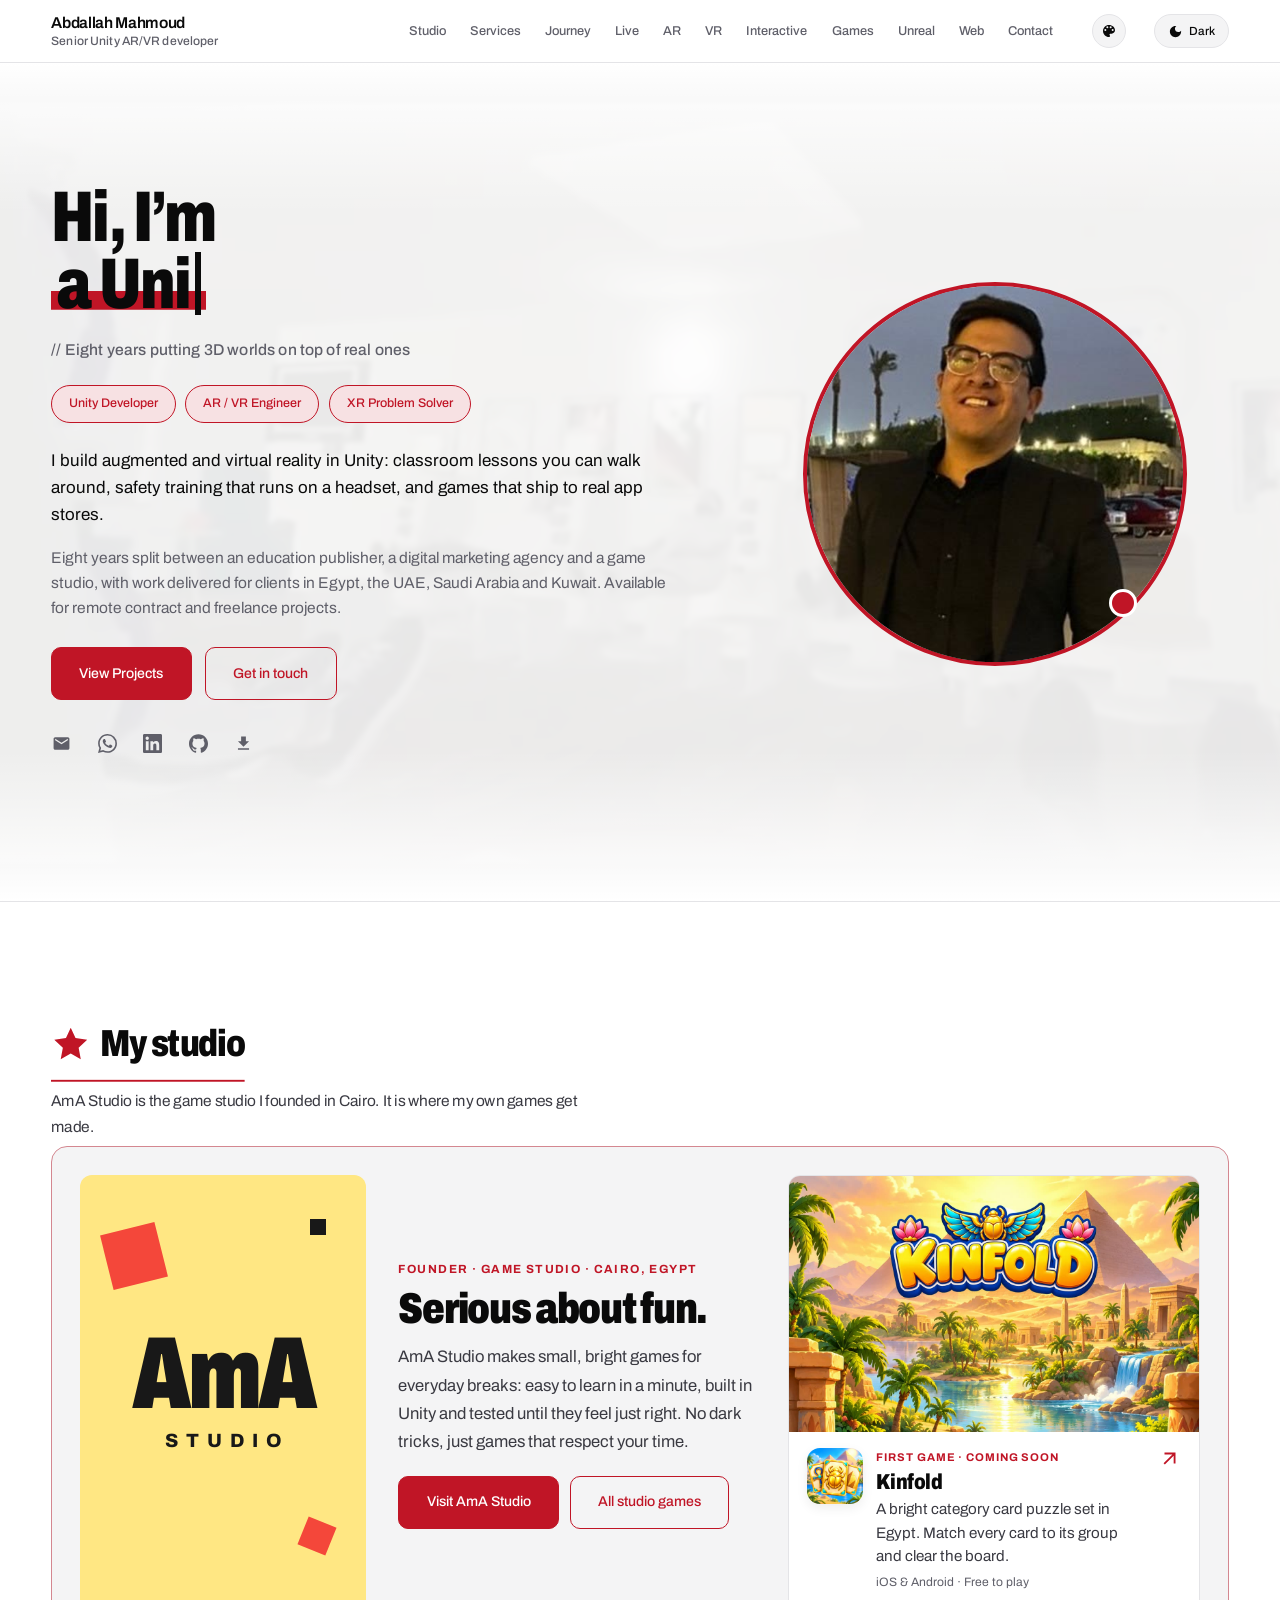
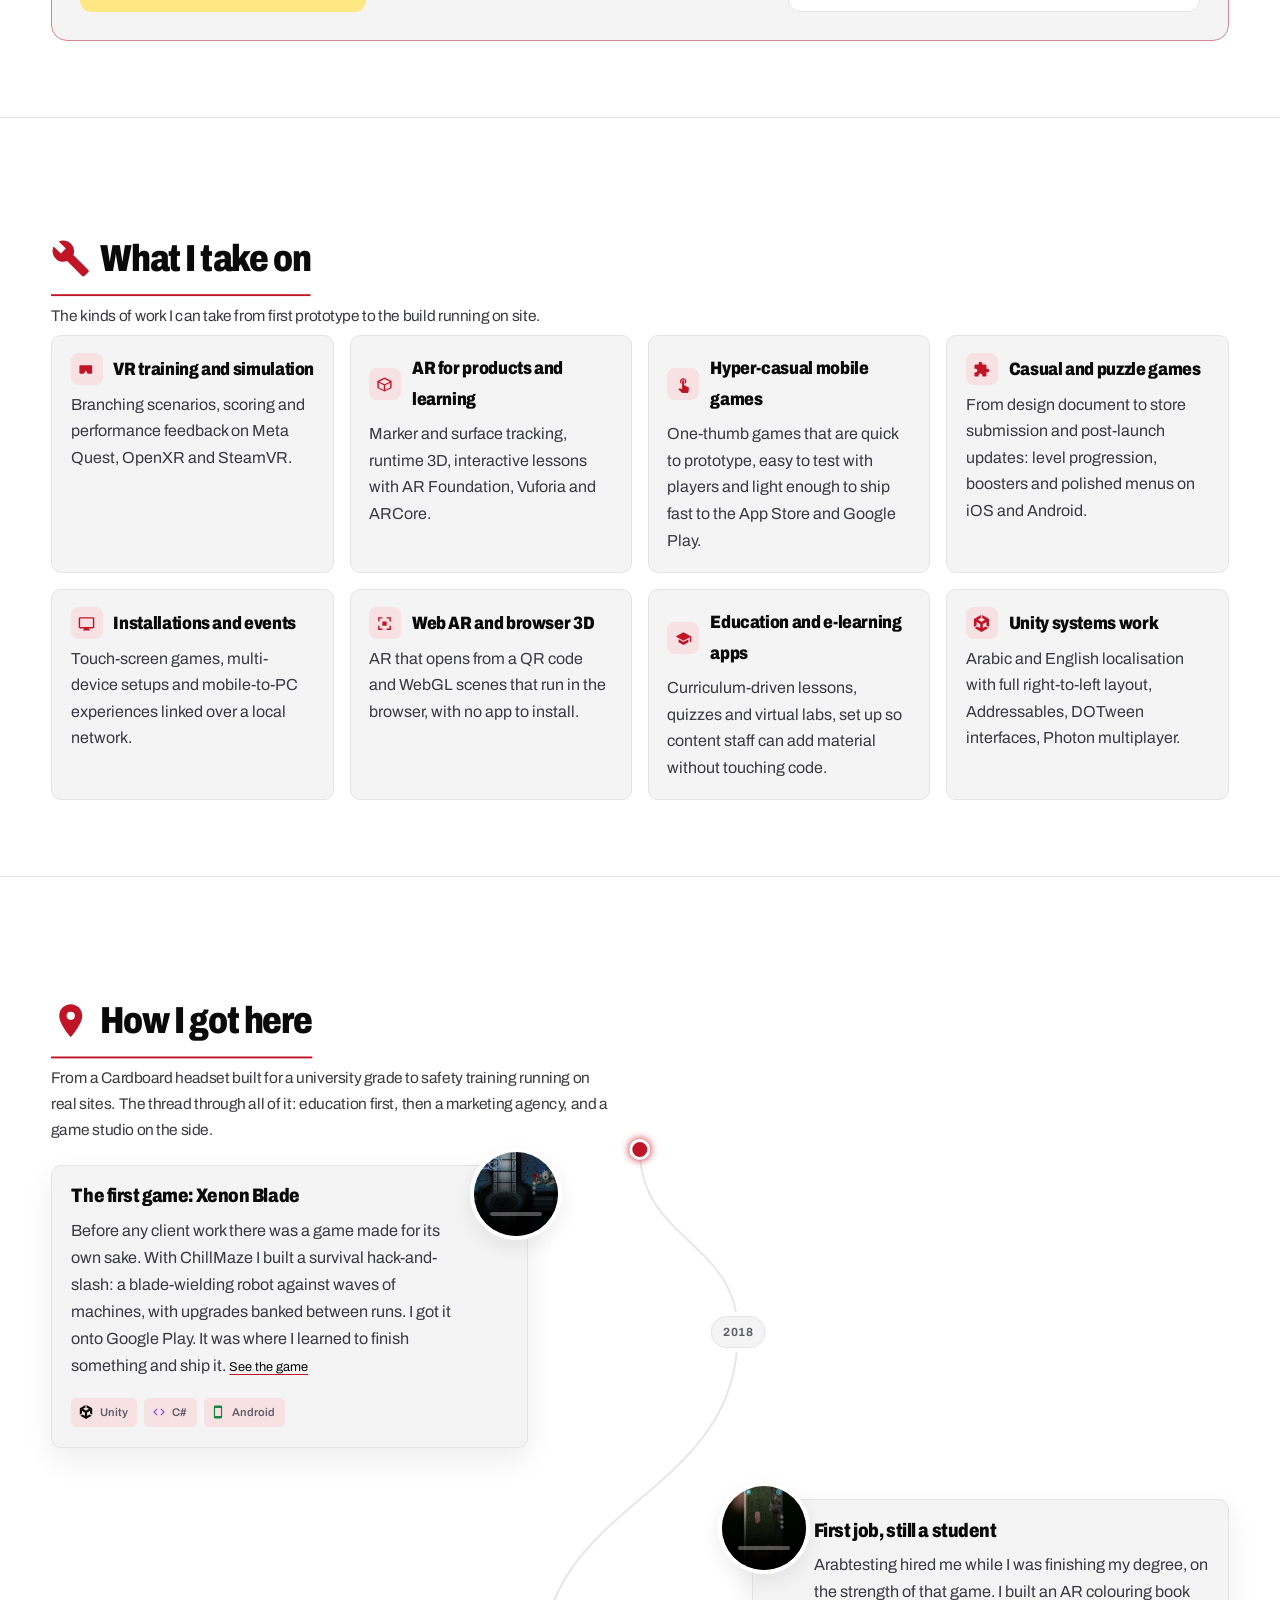
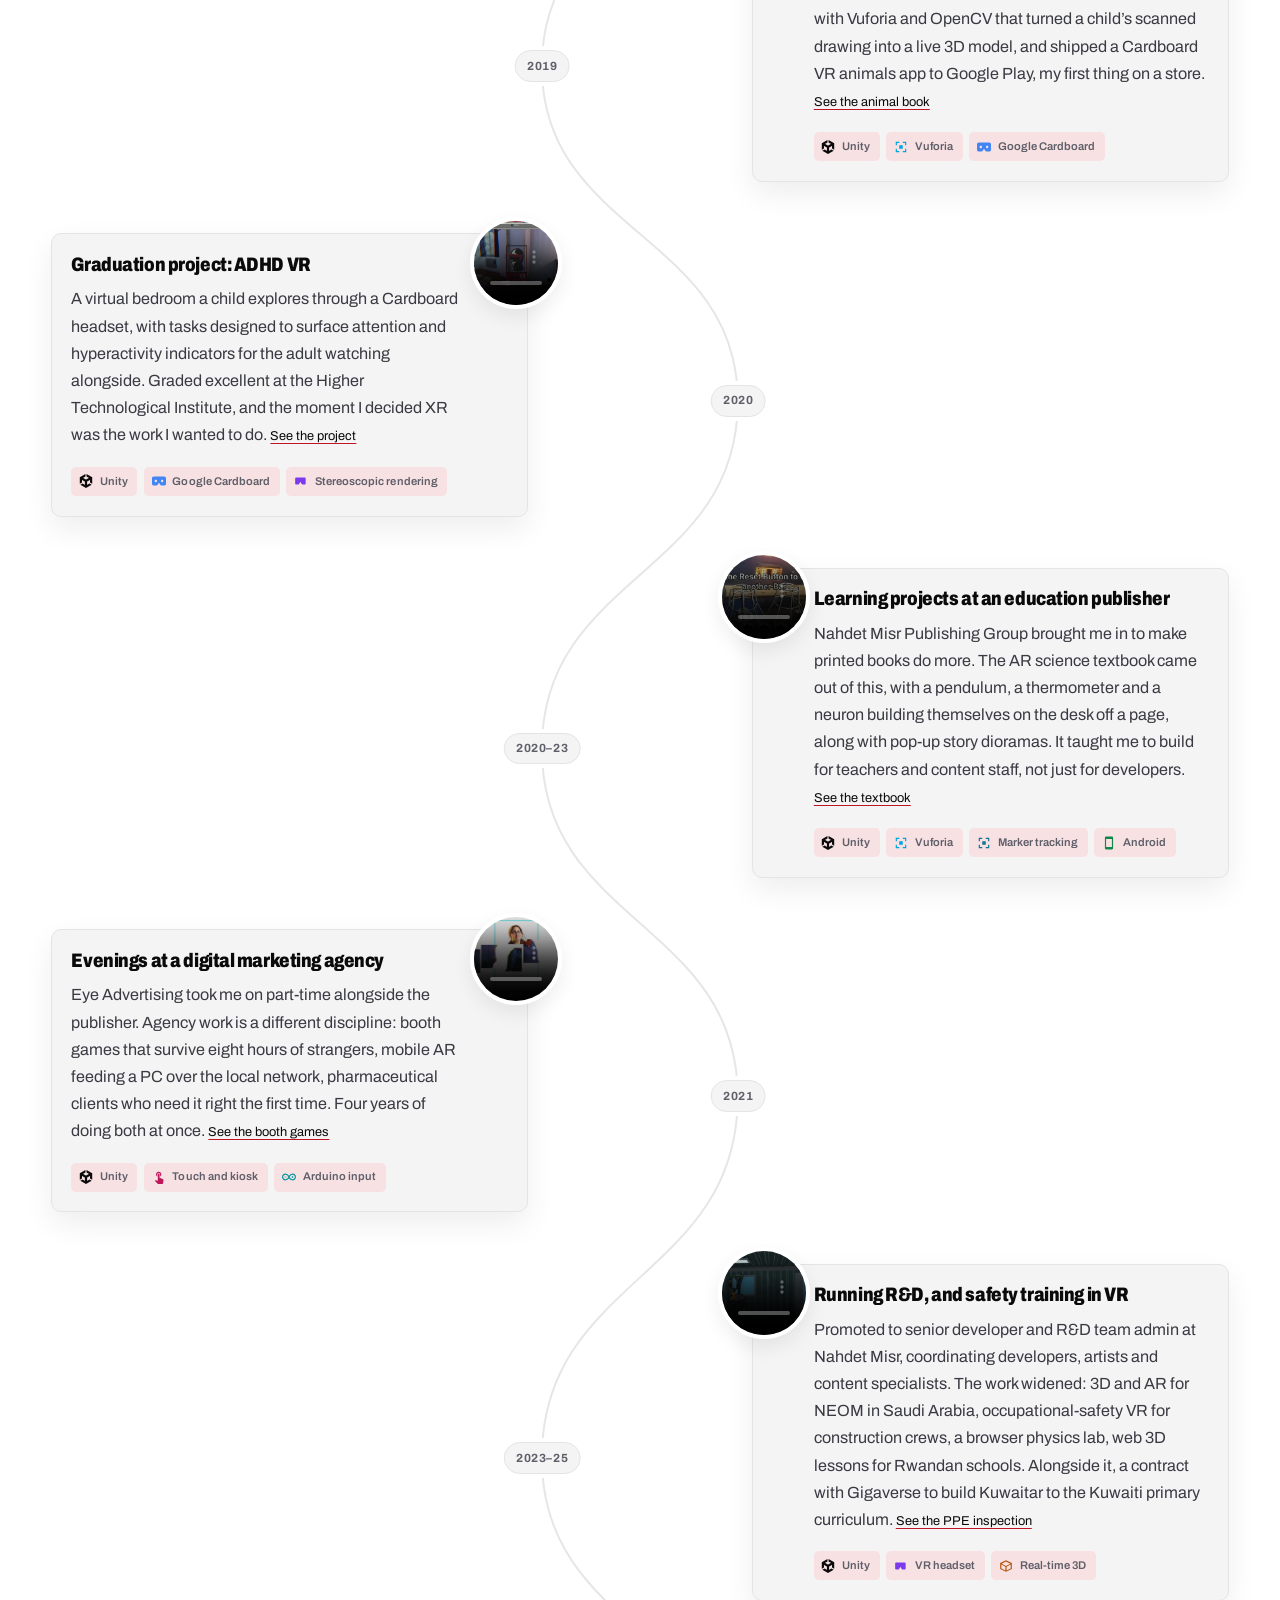
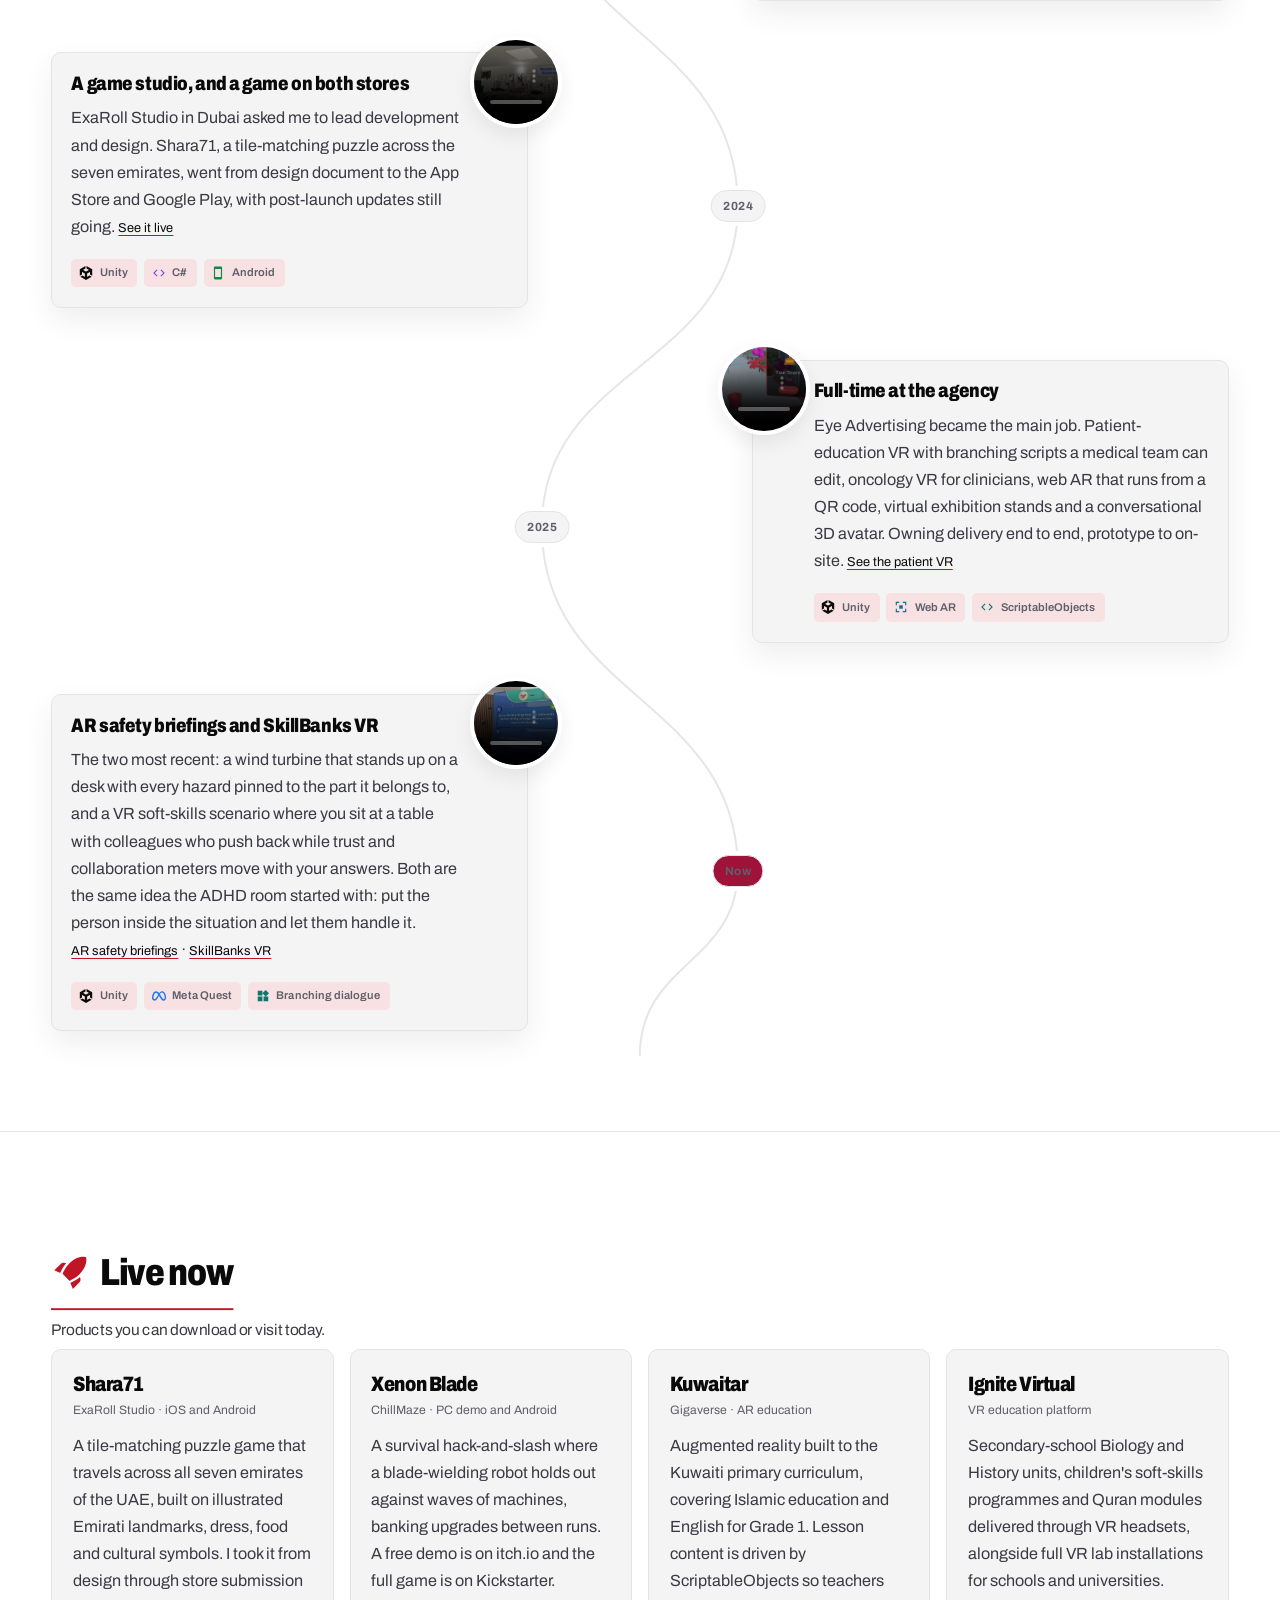
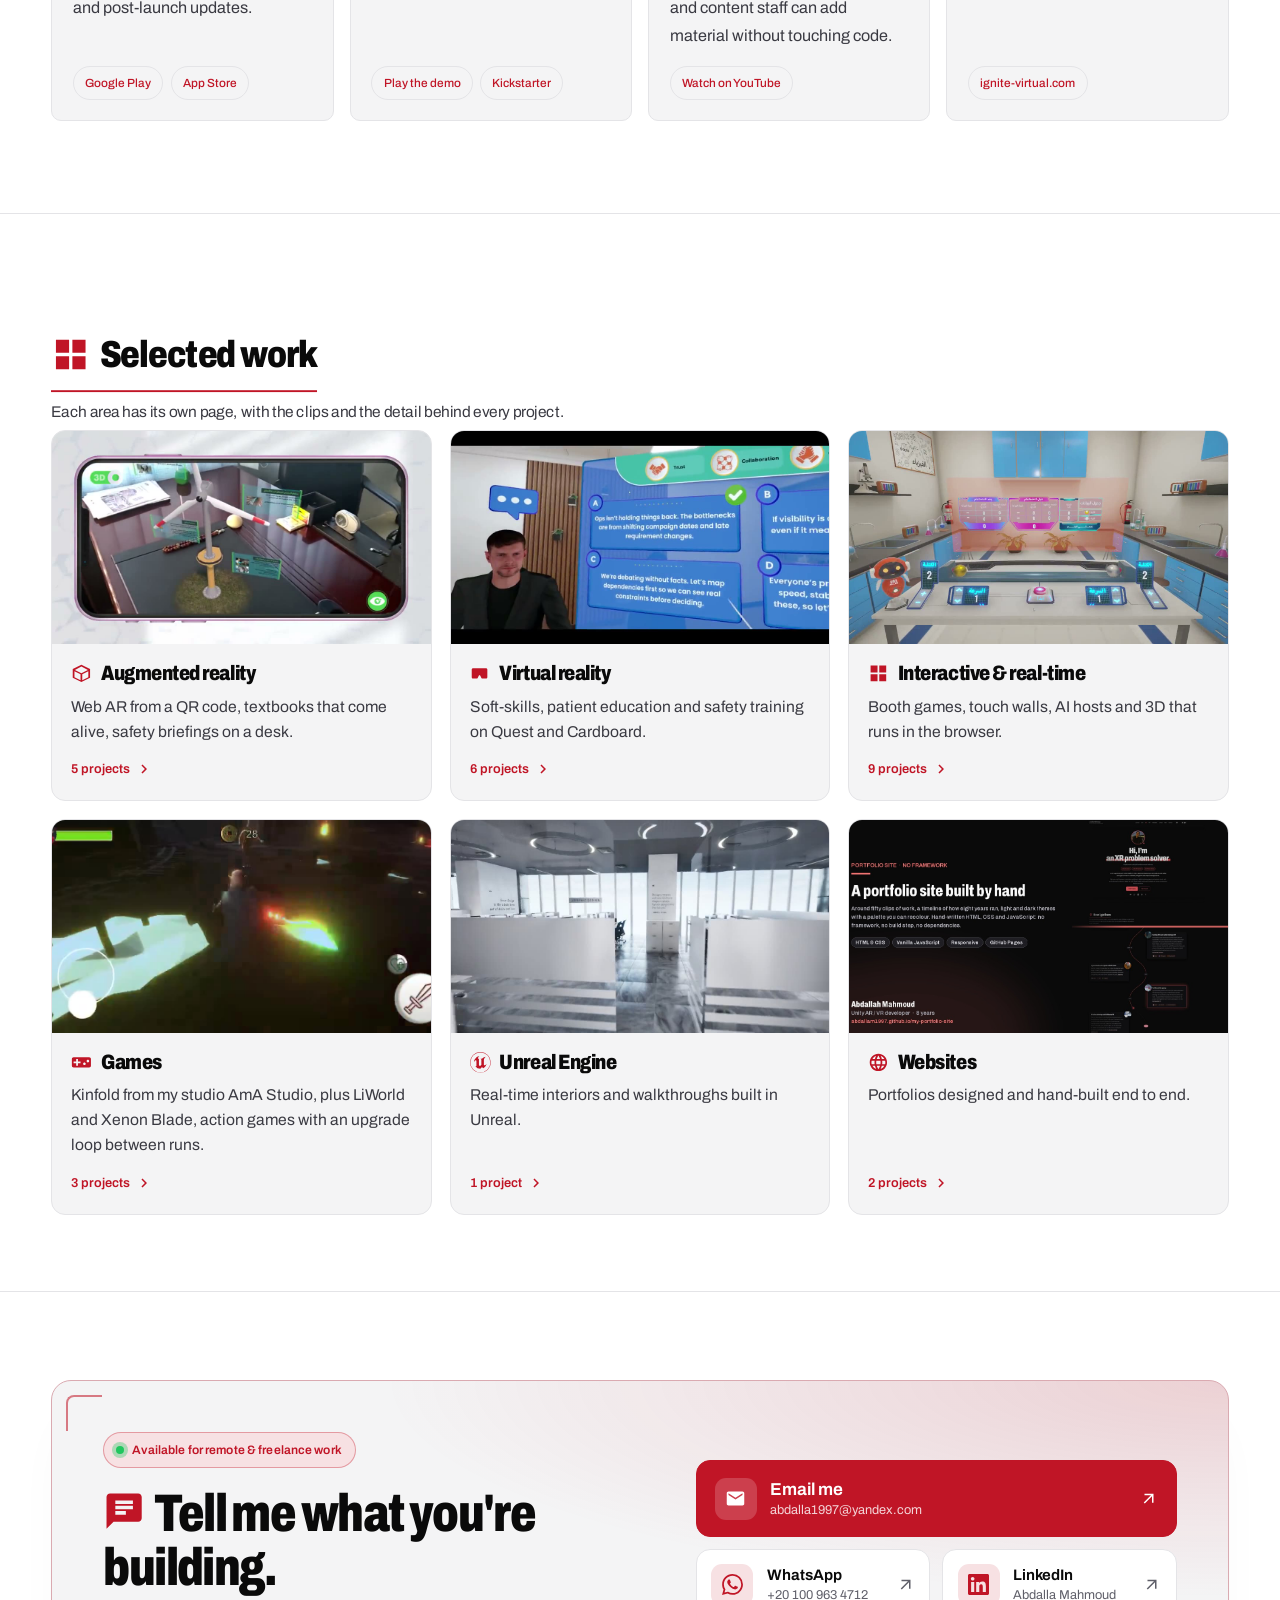
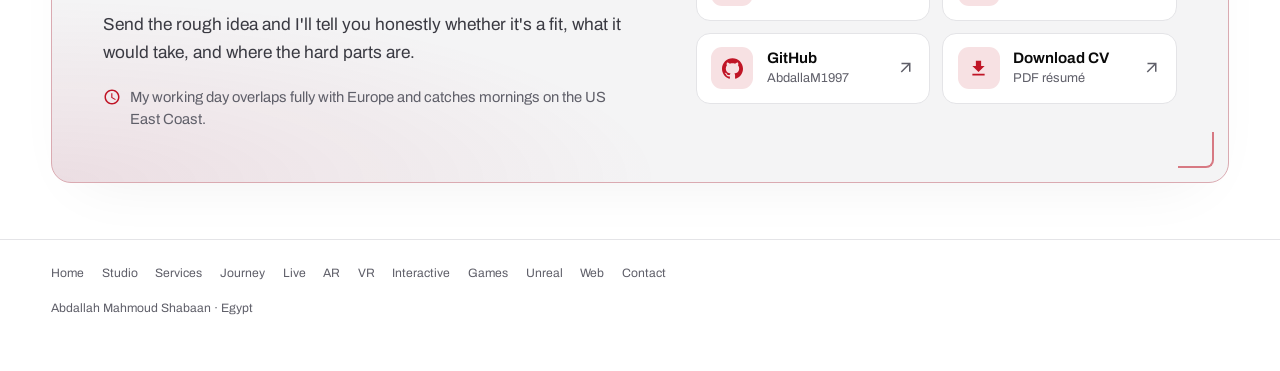
==== commit 5702a085: "Feature AmA Studio and its first game, Kinfold Add a studio panel straight after the hero with the A" ====
--- a/index.html
+++ b/index.html
@@ -46,7 +46,7 @@
 <noscript><link rel="stylesheet" href="https://fonts.googleapis.com/css2?family=Archivo:wdth,wght@62..125,400..900&amp;display=swap"></noscript>
 <!-- The version is bumped whenever styles.css changes: Pages caches assets for
      ten minutes, and without it a new page can load against the old stylesheet. -->
-<link rel="stylesheet" href="styles.css?v=20261015h">
+<link rel="stylesheet" href="styles.css?v=20261102a">
 </head>
 <body>
 <div class="progress" aria-hidden="true"></div>
@@ -77,6 +77,7 @@
     <span class="spring"></span>
     <button type="button" class="navtoggle" aria-label="Open menu" aria-expanded="false" aria-controls="mainnav"><svg viewBox="0 0 24 24" aria-hidden="true" focusable="false"><path class="bar1" d="M4 12h16"/><path class="bar2" d="M4 12h16"/><path class="bar3" d="M4 12h16"/></svg></button>
     <nav class="mainnav" id="mainnav" aria-label="Pages">
+      <a href="#studio">Studio</a>
       <a href="#services">Services</a>
       <a href="#journey">Journey</a>
       <a href="#live">Live</a>
@@ -155,6 +156,44 @@
   </div>
 </section>
 
+<section class="band studio" id="studio">
+  <div class="wrap">
+    <div class="band-head">
+      <h2><svg class="ico" viewBox="0 0 24 24" aria-hidden="true" focusable="false"><path d="M12 2l2.9 6.26L22 9.27l-5.2 4.9 1.3 7.03L12 17.77 5.9 21.2l1.3-7.03L2 9.27l7.1-1.01z"/></svg>My studio</h2>
+      <p>AmA Studio is the game studio I founded in Cairo. It is where my own games get made.</p>
+    </div>
+    <div class="studio-card">
+      <a class="studio-brand" href="https://amastudios.net/" aria-label="Visit the AmA Studio website">
+        <span class="sq s1" aria-hidden="true"></span><span class="sq s2" aria-hidden="true"></span><span class="sq s3" aria-hidden="true"></span>
+        <span class="mark">AmA</span>
+        <span class="word">Studio</span>
+      </a>
+      <div class="studio-copy">
+        <p class="kicker">Founder &middot; Game studio &middot; Cairo, Egypt</p>
+        <h3>Serious about fun.</h3>
+        <p class="desc">AmA Studio makes small, bright games for everyday breaks: easy to learn in a minute, built in Unity and tested until they feel just right. No dark tricks, just games that respect your time.</p>
+        <div class="studio-cta">
+          <a class="cta" href="https://amastudios.net/">Visit AmA Studio</a>
+          <a class="cta ghost" href="https://amastudios.net/games/">All studio games</a>
+        </div>
+      </div>
+      <a class="studio-game" href="https://amastudios.net/games/kinfold/">
+        <span class="art"><img src="media/kinfold-key-art.jpg" width="1200" height="750" alt="Kinfold key art: the game's logo over the pyramids and the Nile" loading="lazy" decoding="async"></span>
+        <span class="info">
+          <img class="icon" src="media/kinfold-icon.png" width="64" height="64" alt="" loading="lazy" decoding="async">
+          <span class="txt">
+            <span class="badge">First game &middot; Coming soon</span>
+            <strong>Kinfold</strong>
+            <span class="tag">A bright category card puzzle set in Egypt. Match every card to its group and clear the board.</span>
+            <span class="plat">iOS &amp; Android &middot; Free to play</span>
+          </span>
+          <span class="go" aria-hidden="true"><svg viewBox="0 0 24 24" focusable="false"><path d="M6.4 18 5 16.6 14.6 7H6V5h12v12h-2V8.4z"/></svg></span>
+        </span>
+      </a>
+    </div>
+  </div>
+</section>
+
 <section class="band" id="services">
   <div class="wrap">
     <div class="band-head">
@@ -393,8 +432,8 @@
         <span class="thumb"><video data-lazy src="media/liworld-combat-sm.mp4" poster="media/liworld-combat.jpg" muted loop playsinline preload="none" tabindex="-1" aria-hidden="true"></video></span>
         <span class="body">
           <span class="ttl"><svg class="ico" viewBox="0 0 24 24" aria-hidden="true" focusable="false"><path d="M21 6H3c-1.1 0-2 .9-2 2v8c0 1.1.9 2 2 2h18c1.1 0 2-.9 2-2V8c0-1.1-.9-2-2-2zm-10 7H8v3H6v-3H3v-2h3V8h2v3h3v2zm4.5 2c-.83 0-1.5-.67-1.5-1.5s.67-1.5 1.5-1.5 1.5.67 1.5 1.5-.67 1.5-1.5 1.5zm4-3c-.83 0-1.5-.67-1.5-1.5S18.67 9 19.5 9s1.5.67 1.5 1.5-.67 1.5-1.5 1.5z"/></svg>Games</span>
-          <span class="blurb">LiWorld and Xenon Blade: action games with touch controls and an upgrade loop between runs.</span>
-          <span class="more">2 projects <svg viewBox="0 0 24 24" aria-hidden="true" focusable="false"><path d="M8.6 7.4L10 6l6 6-6 6-1.4-1.4L13.2 12z"/></svg></span>
+          <span class="blurb">Kinfold from my studio AmA Studio, plus LiWorld and Xenon Blade, action games with an upgrade loop between runs.</span>
+          <span class="more">3 projects <svg viewBox="0 0 24 24" aria-hidden="true" focusable="false"><path d="M8.6 7.4L10 6l6 6-6 6-1.4-1.4L13.2 12z"/></svg></span>
         </span>
       </a>
       <a class="workcard" href="unreal.html">
@@ -439,6 +478,7 @@
 <footer class="wrap">
   <nav class="footnav" aria-label="Pages">
     <a href="index.html">Home</a>
+    <a href="#studio">Studio</a>
     <a href="#services">Services</a>
     <a href="#journey">Journey</a>
     <a href="#live">Live</a>
--- a/styles.css
+++ b/styles.css
@@ -239,16 +239,16 @@
 .hero .lede.sub{color:var(--mute);font-size:.97rem;margin-bottom:0}
 
 .hero-cta{display:flex;flex-wrap:wrap;gap:.85rem;justify-content:center;margin-top:1.7rem}
-.hero .cta{
+.hero .cta,.studio .cta{
   display:inline-block;margin:0;
   font-family:var(--display);font-weight:500;font-size:.88rem;
   text-decoration:none;background:var(--teal);color:var(--ground);
   padding:.82rem 1.7rem;border-radius:var(--r);
   border:1px solid var(--teal);
 }
-.hero .cta:hover{background:transparent;color:var(--teal)}
-.hero .cta.ghost{background:transparent;color:var(--teal)}
-.hero .cta.ghost:hover{background:var(--teal);color:var(--ground)}
+.hero .cta:hover,.studio .cta:hover{background:transparent;color:var(--teal)}
+.hero .cta.ghost,.studio .cta.ghost{background:transparent;color:var(--teal)}
+.hero .cta.ghost:hover,.studio .cta.ghost:hover{background:var(--teal);color:var(--ground)}
 
 .hero-social{display:flex;gap:.35rem;justify-content:center;margin-top:1.5rem}
 .hero-social a{
@@ -1281,6 +1281,79 @@
 .footnav a{color:var(--mute);text-decoration:none}
 .footnav a:hover{color:var(--teal)}
 
+/* ---------- home: AmA Studio ----------
+   The studio is the headline asset, so it gets its own panel straight after
+   the hero. The brand tile keeps the studio's own yellow, red and ink in both
+   themes, the way a logo would. */
+.studio-card{
+  display:grid;grid-template-columns:minmax(0,1fr);gap:clamp(1.25rem,2.5vw,2rem);
+  padding:clamp(1.1rem,2.5vw,1.75rem);
+  border:1px solid color-mix(in srgb,var(--teal) 45%,var(--line));border-radius:16px;
+  background:var(--ground-2);
+}
+.studio-brand{
+  position:relative;overflow:hidden;isolation:isolate;
+  display:flex;flex-direction:column;align-items:center;justify-content:center;
+  min-height:220px;border-radius:12px;text-decoration:none;
+  background:#FFE783;color:#181818;
+  transition:transform .25s ease;
+}
+.studio-brand:hover{transform:translateY(-3px)}
+.studio-brand .mark{
+  font-family:var(--head);font-weight:900;font-variation-settings:"wdth" 70;
+  font-size:clamp(4.2rem,9vw,6.4rem);line-height:.86;letter-spacing:-.04em;
+}
+.studio-brand .word{
+  font-family:var(--display);font-weight:800;text-transform:uppercase;
+  font-size:clamp(.95rem,1.8vw,1.2rem);letter-spacing:.42em;margin:.35rem 0 0 .42em;
+}
+.studio-brand .sq{position:absolute;z-index:-1;background:#F4473A}
+.studio-brand .s1{width:56px;height:56px;top:12%;left:9%;transform:rotate(-14deg)}
+.studio-brand .s2{width:30px;height:30px;bottom:14%;right:12%;transform:rotate(22deg)}
+.studio-brand .s3{width:16px;height:16px;top:10%;right:14%;background:#181818}
+.studio-copy{display:flex;flex-direction:column;justify-content:center}
+.studio-copy .kicker{
+  margin:0 0 .5rem;font-family:var(--display);font-size:.74rem;font-weight:700;
+  letter-spacing:.12em;text-transform:uppercase;color:var(--teal);
+}
+.studio-copy h3{
+  margin:0 0 .7rem;font-family:var(--head);font-weight:900;font-variation-settings:"wdth" 78;
+  font-size:clamp(1.9rem,3.6vw,2.7rem);line-height:1.02;letter-spacing:-.03em;
+}
+.studio-copy .desc{margin:0 0 1.3rem;max-width:var(--measure);font-size:1.04rem;line-height:1.7;color:var(--ink-2)}
+.studio-cta{display:flex;flex-wrap:wrap;gap:.7rem}
+.studio-game{
+  display:flex;flex-direction:column;overflow:hidden;
+  border:1px solid var(--line);border-radius:12px;background:var(--ground);
+  color:var(--ink);text-decoration:none;
+  transition:border-color .25s ease,transform .25s ease,box-shadow .25s ease;
+}
+.studio-game:hover{border-color:var(--teal);transform:translateY(-3px);box-shadow:0 16px 36px -16px var(--shadow)}
+.studio-game .art{display:block;aspect-ratio:16/10;overflow:hidden;background:var(--screen)}
+.studio-game .art img{width:100%;height:100%;object-fit:cover;transition:transform .5s cubic-bezier(.22,.61,.36,1)}
+.studio-game:hover .art img{transform:scale(1.04)}
+.studio-game .info{display:flex;align-items:flex-start;gap:.85rem;padding:1rem 1.1rem 1.1rem}
+.studio-game .icon{width:56px;height:56px;border-radius:13px;flex:none;box-shadow:0 4px 12px var(--shadow)}
+.studio-game .txt{display:flex;flex-direction:column;gap:.22rem;min-width:0;flex:1}
+.studio-game .badge{font-family:var(--display);font-size:.7rem;font-weight:700;letter-spacing:.08em;text-transform:uppercase;color:var(--teal)}
+.studio-game strong{font-family:var(--head);font-size:1.35rem;font-weight:850;letter-spacing:-.022em;font-variation-settings:"wdth" 82;line-height:1.1}
+.studio-game .tag{font-size:.95rem;line-height:1.55;color:var(--ink-2)}
+.studio-game .plat{font-family:var(--display);font-size:.76rem;color:var(--mute)}
+.studio-game .go svg{width:22px;height:22px;fill:var(--teal);transition:transform .2s ease}
+.studio-game:hover .go svg{transform:translate(2px,-2px)}
+@media (min-width:700px){
+  .studio-card{grid-template-columns:minmax(0,.85fr) minmax(0,1fr)}
+  .studio-game{grid-column:1 / -1;flex-direction:row}
+  .studio-game .art{flex:0 0 48%;aspect-ratio:auto;min-height:220px}
+  .studio-game .info{align-self:center}
+}
+@media (min-width:1150px){
+  .studio-card{grid-template-columns:minmax(0,.8fr) minmax(0,1fr) minmax(0,1.15fr);align-items:stretch}
+  .studio-game{grid-column:auto;flex-direction:column}
+  .studio-game .art{flex:none;aspect-ratio:16/10;min-height:0}
+  .studio-game .info{align-self:stretch}
+}
+
 /* ---------- wide screens ----------
    The layout spans the whole window, so on big monitors each block spreads
    its content across that width instead of leaving one side empty, while
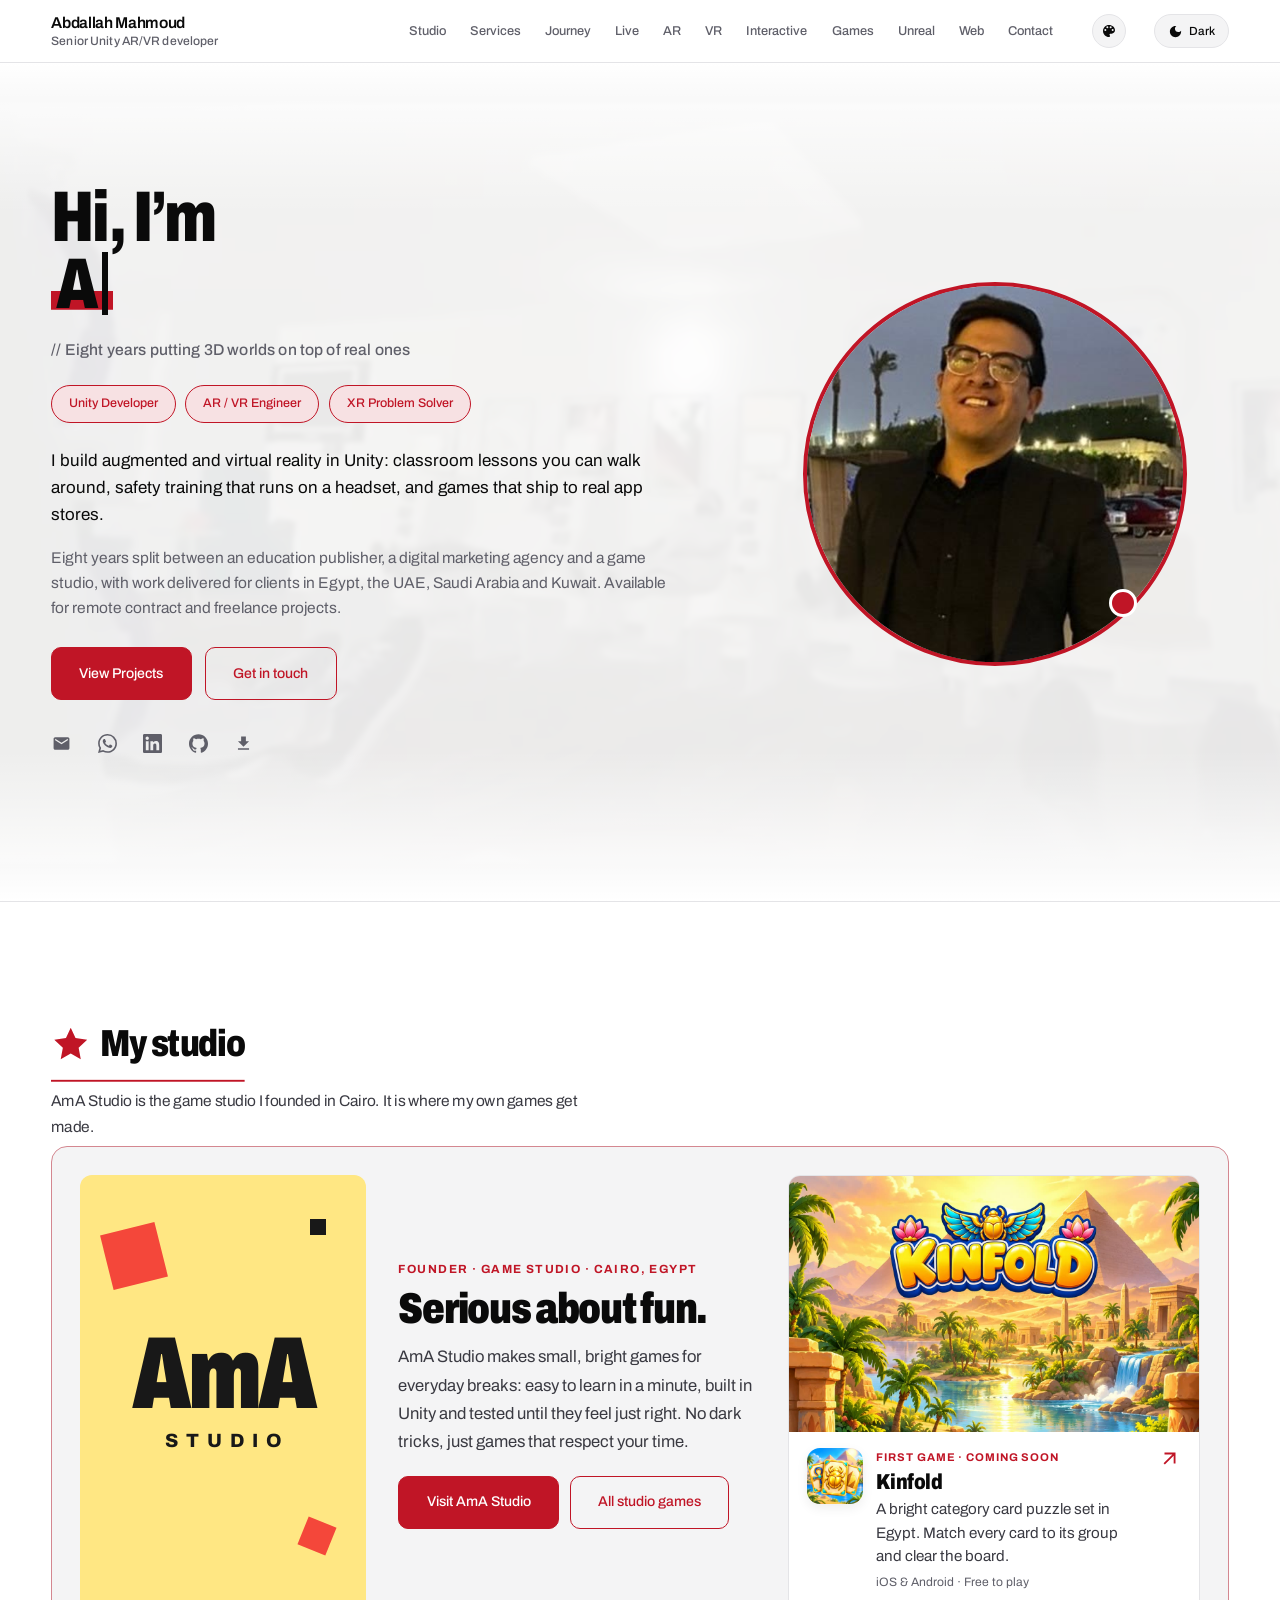
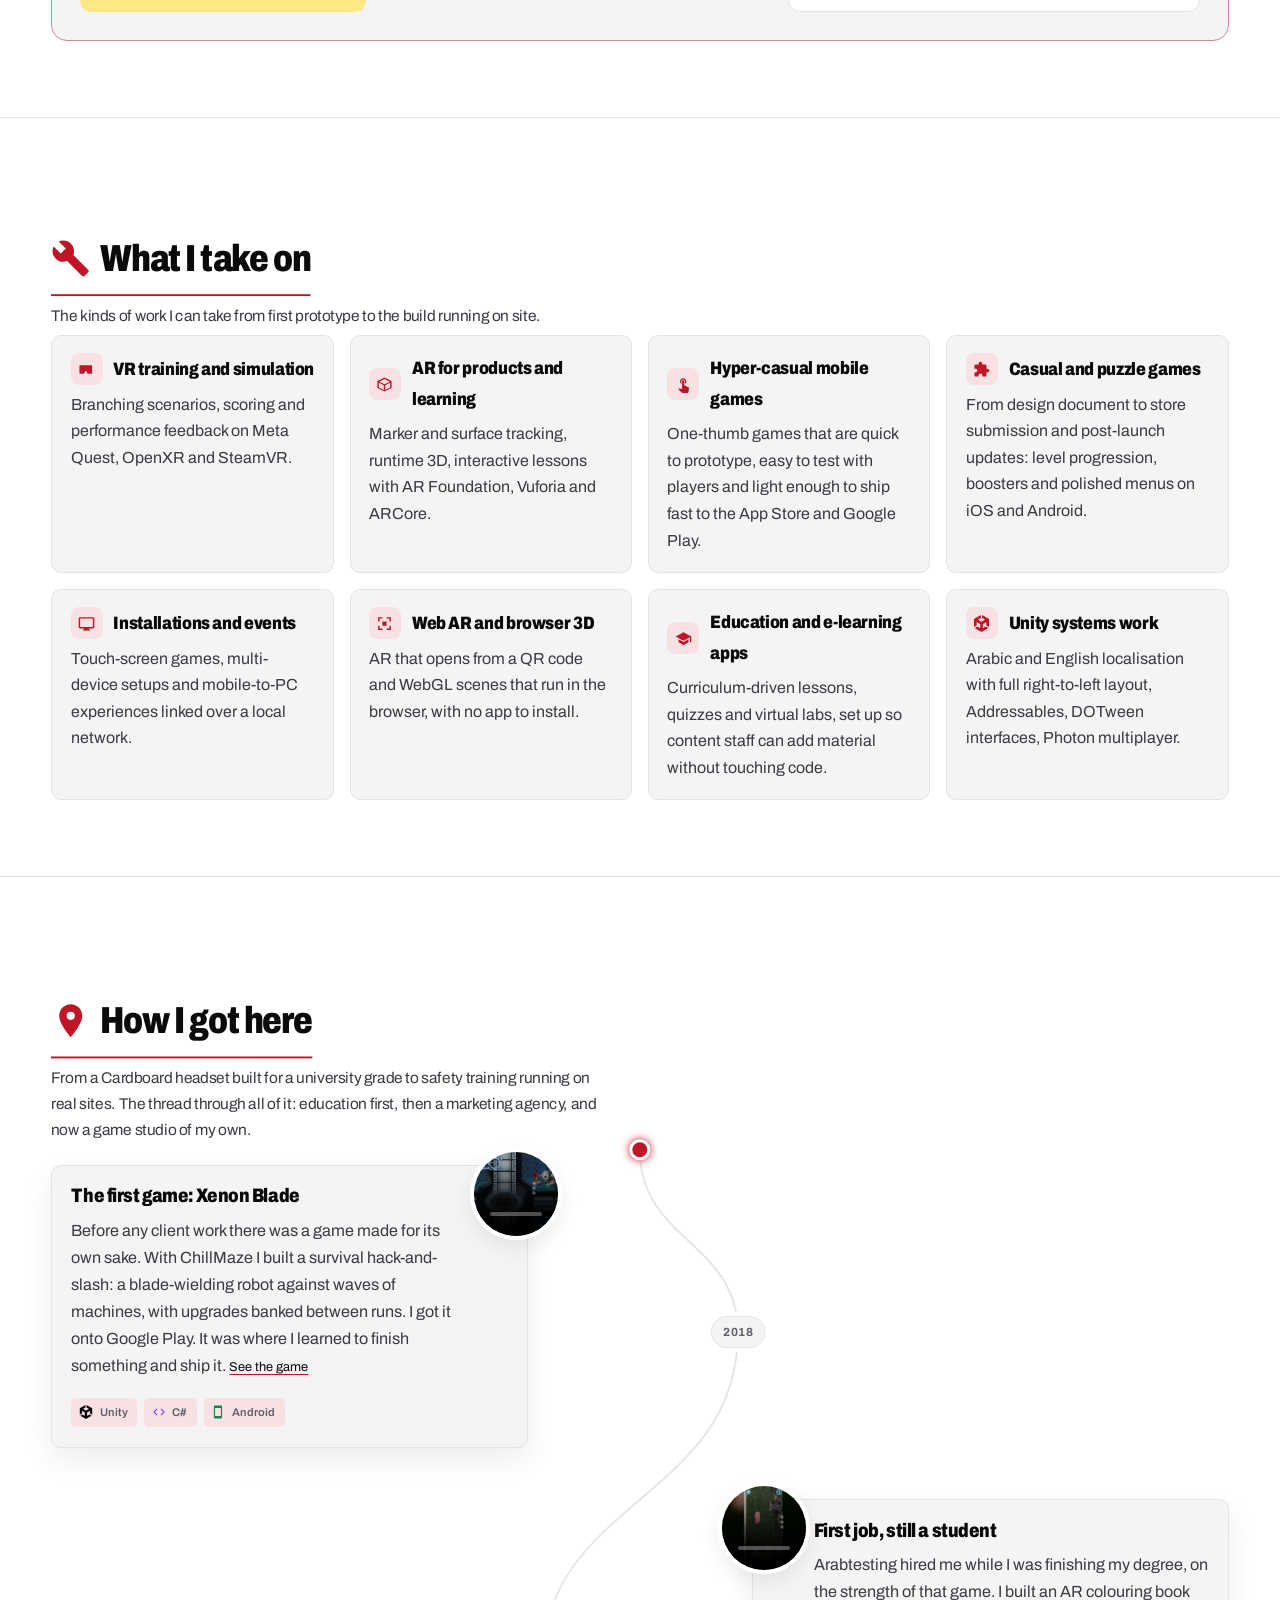
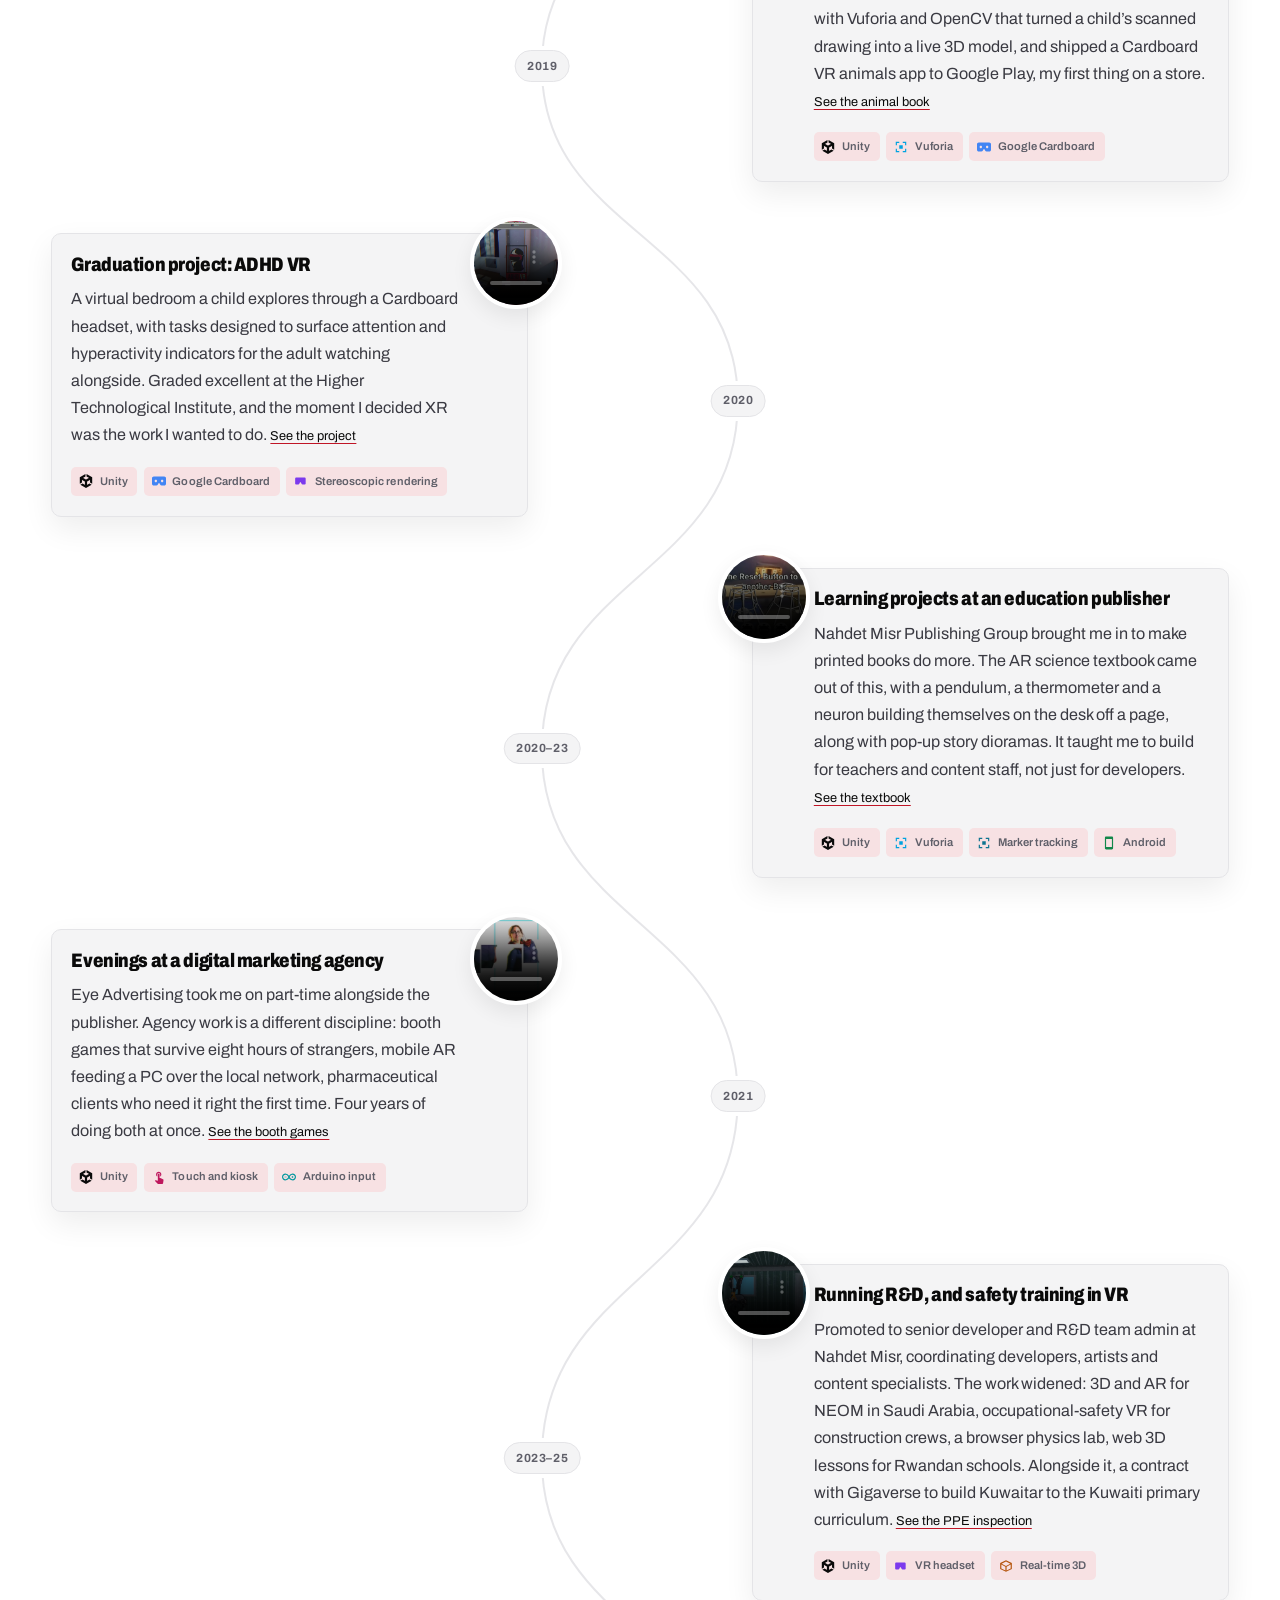
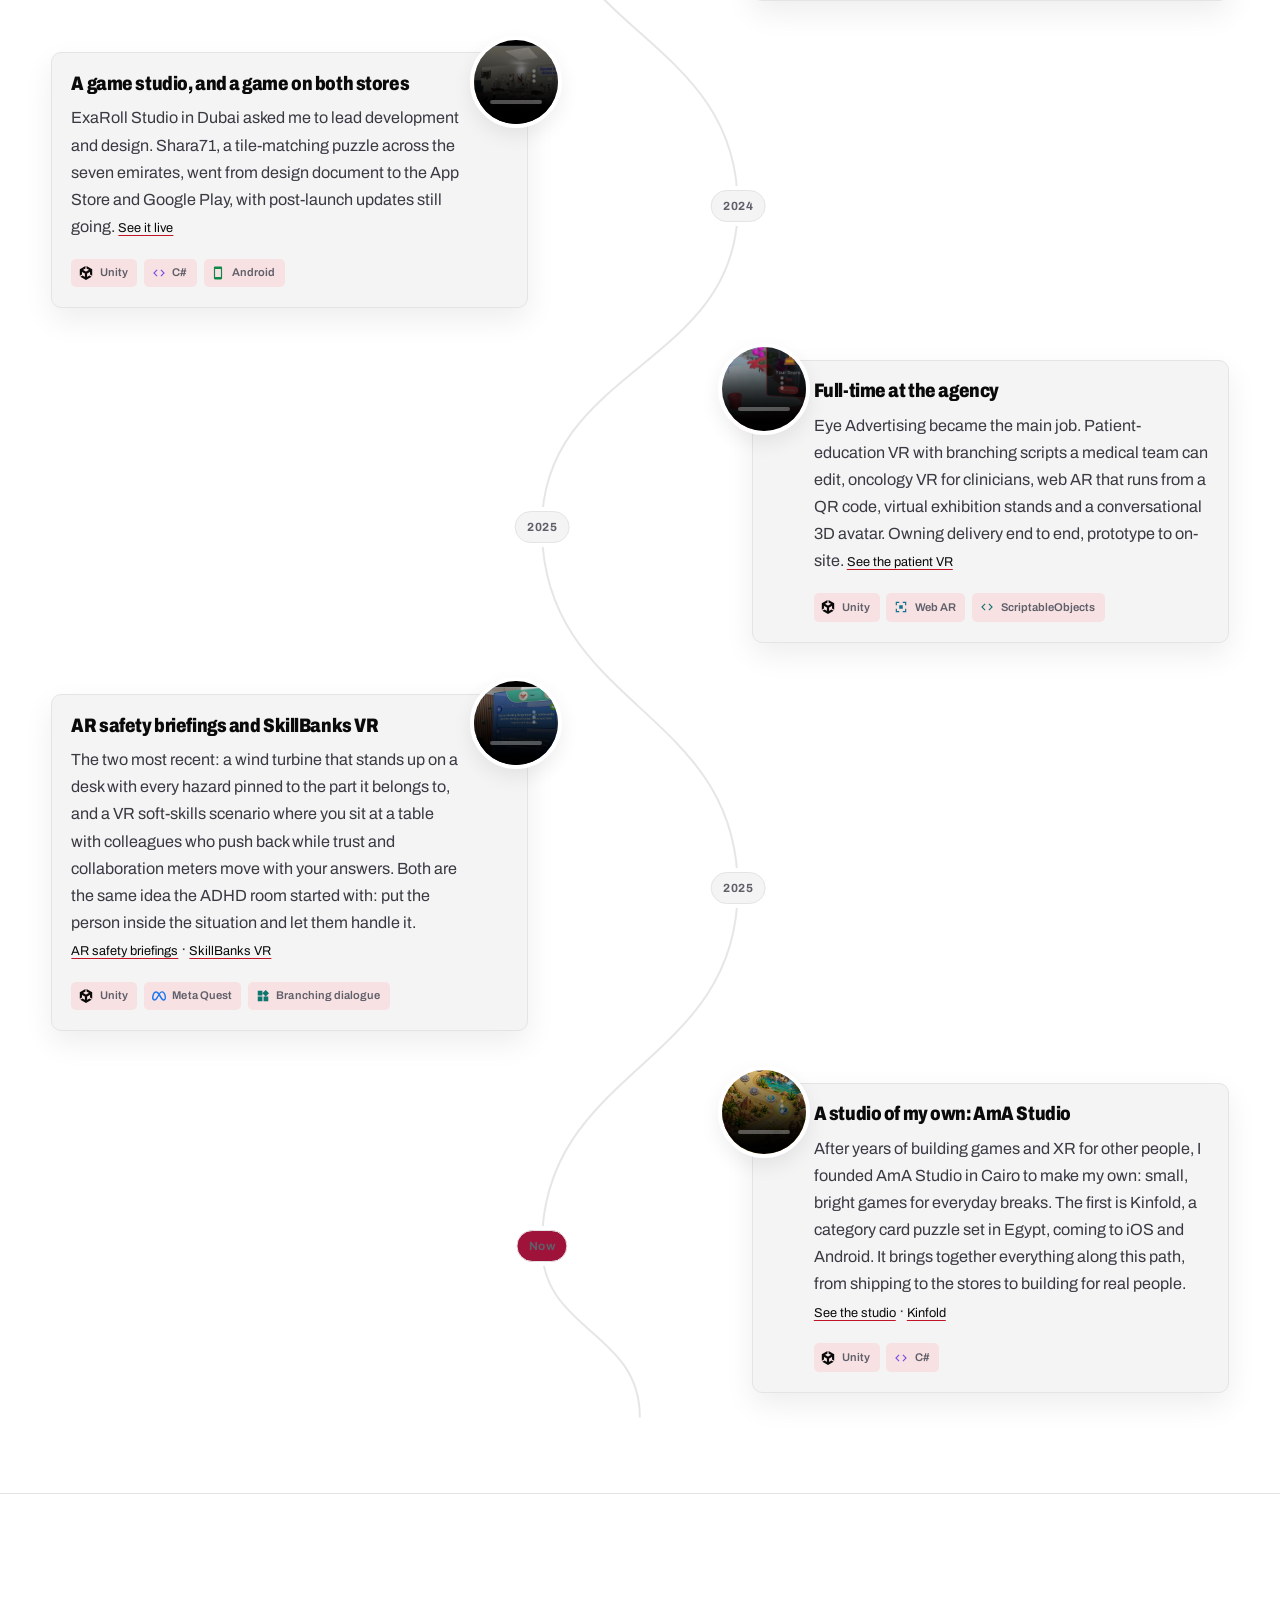
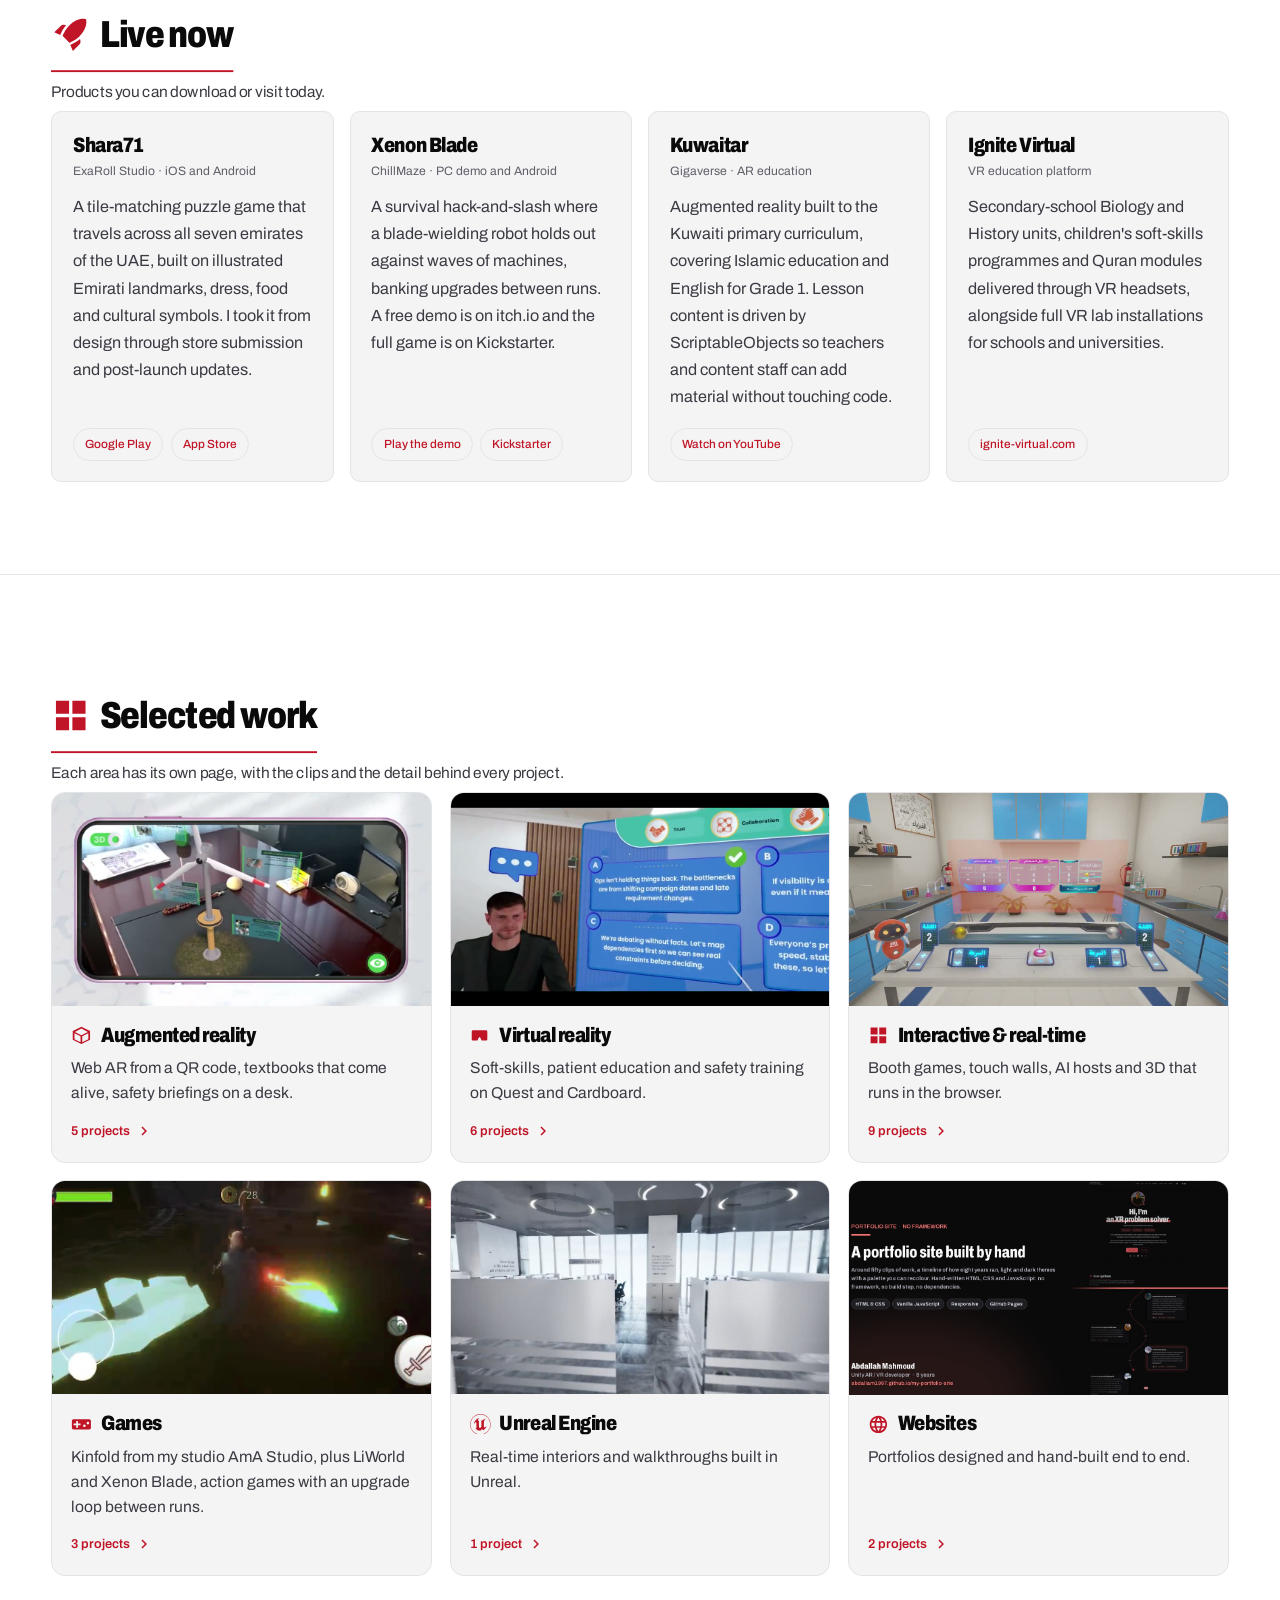
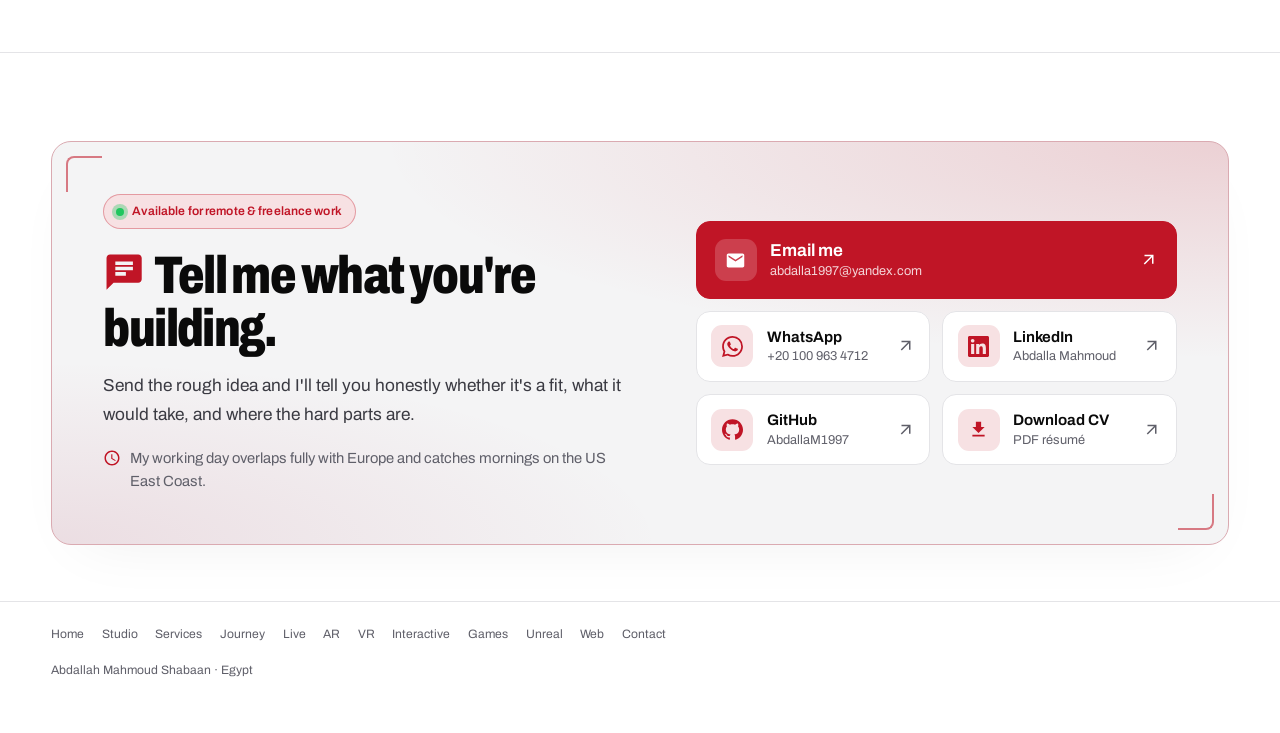
==== commit eefb6708: "Add AmA Studio as the latest step in the journey The journey now ends on founding AmA Studio, with K" ====
--- a/index.html
+++ b/index.html
@@ -241,7 +241,7 @@
   <div class="wrap">
     <div class="band-head">
       <h2><svg class="ico" viewBox="0 0 24 24" aria-hidden="true" focusable="false"><path d="M12 2C8.13 2 5 5.13 5 9c0 5.25 7 13 7 13s7-7.75 7-13c0-3.87-3.13-7-7-7zm0 9.5a2.5 2.5 0 010-5 2.5 2.5 0 010 5z"/></svg>How I got here</h2>
-      <p>From a Cardboard headset built for a university grade to safety training running on real sites. The thread through all of it: education first, then a marketing agency, and a game studio on the side.</p>
+      <p>From a Cardboard headset built for a university grade to safety training running on real sites. The thread through all of it: education first, then a marketing agency, and now a game studio of my own.</p>
     </div>
     <ol class="steps">
       <svg class="trail" aria-hidden="true" focusable="false"><path class="trail-bg"/><path class="trail-ink"/><circle class="trail-halo" r="18"/><circle class="trail-dot" r="9"/></svg>
@@ -333,14 +333,25 @@
           </div>
         </div>
       </li>
-      <li class="now">
-        <span class="when">Now</span>
+      <li>
+        <span class="when">2025</span>
         <div class="card">
           <video class="pic" data-lazy src="media/vr-skillbanks.mp4" data-sm="media/vr-skillbanks-sm.mp4" poster="media/vr-skillbanks.jpg" muted loop playsinline preload="none" aria-label="SkillBanks VR meeting scene"></video>
           <div class="what">
             <h3>AR safety briefings and SkillBanks VR</h3>
             <p>The two most recent: a wind turbine that stands up on a desk with every hazard pinned to the part it belongs to, and a VR soft-skills scenario where you sit at a table with colleagues who push back while trust and collaboration meters move with your answers. Both are the same idea the ADHD room started with: put the person inside the situation and let them handle it. <a href="ar.html#p-safety">AR safety briefings</a> &middot; <a href="vr.html#p-skillbanks">SkillBanks VR</a></p>
             <ul class="stack"><li data-b="unity"><svg class="tico" viewBox="0 0 24 24" aria-hidden="true" focusable="false"><path d="m12.9288 4.2939 3.7997 2.1929c.1366.077.1415.2905 0 .3675l-4.515 2.6076a.4192.4192 0 0 1-.4246 0L7.274 6.8543c-.139-.0745-.1415-.293 0-.3675l3.7972-2.193V0L1.3758 5.5977V16.793l3.7177-2.1456v-4.3858c-.0025-.1565.1813-.2682.318-.1838l4.5148 2.6076a.4252.4252 0 0 1 .2136.3676v5.2127c.0025.1565-.1813.2682-.3179.1838l-3.7996-2.1929-3.7178 2.1457L12 24l9.6954-5.5977-3.7178-2.1457-3.7996 2.1929c-.1341.082-.3229-.0248-.3179-.1838V13.053c0-.1565.087-.2956.2136-.3676l4.5149-2.6076c.134-.082.3228.0224.3179.1838v4.3858l3.7177 2.1456V5.5977L12.9288 0Z"/></svg>Unity</li><li data-b="meta"><svg class="tico" viewBox="0 0 24 24" aria-hidden="true" focusable="false"><path d="M6.915 4.03c-1.968 0-3.683 1.28-4.871 3.113C.704 9.208 0 11.883 0 14.449c0 .706.07 1.369.21 1.973a6.624 6.624 0 0 0 .265.86 5.297 5.297 0 0 0 .371.761c.696 1.159 1.818 1.927 3.593 1.927 1.497 0 2.633-.671 3.965-2.444.76-1.012 1.144-1.626 2.663-4.32l.756-1.339.186-.325c.061.1.121.196.183.3l2.152 3.595c.724 1.21 1.665 2.556 2.47 3.314 1.046.987 1.992 1.22 3.06 1.22 1.075 0 1.876-.355 2.455-.843a3.743 3.743 0 0 0 .81-.973c.542-.939.861-2.127.861-3.745 0-2.72-.681-5.357-2.084-7.45-1.282-1.912-2.957-2.93-4.716-2.93-1.047 0-2.088.467-3.053 1.308-.652.57-1.257 1.29-1.82 2.05-.69-.875-1.335-1.547-1.958-2.056-1.182-.966-2.315-1.303-3.454-1.303zm10.16 2.053c1.147 0 2.188.758 2.992 1.999 1.132 1.748 1.647 4.195 1.647 6.4 0 1.548-.368 2.9-1.839 2.9-.58 0-1.027-.23-1.664-1.004-.496-.601-1.343-1.878-2.832-4.358l-.617-1.028a44.908 44.908 0 0 0-1.255-1.98c.07-.109.141-.224.211-.327 1.12-1.667 2.118-2.602 3.358-2.602zm-10.201.553c1.265 0 2.058.791 2.675 1.446.307.327.737.871 1.234 1.579l-1.02 1.566c-.757 1.163-1.882 3.017-2.837 4.338-1.191 1.649-1.81 1.817-2.486 1.817-.524 0-1.038-.237-1.383-.794-.263-.426-.464-1.13-.464-2.046 0-2.221.63-4.535 1.66-6.088.454-.687.964-1.226 1.533-1.533a2.264 2.264 0 0 1 1.088-.285z"/></svg>Meta Quest</li><li data-c="sys"><svg class="tico" viewBox="0 0 24 24" aria-hidden="true" focusable="false"><path d="M13 13v8h8v-8h-8zM3 21h8v-8H3v8zM3 3v8h8V3H3zm13.66-1.31L11 7.34 16.66 13l5.66-5.66-5.66-5.65z"/></svg>Branching dialogue</li></ul>
+          </div>
+        </div>
+      </li>
+      <li class="now">
+        <span class="when">Now</span>
+        <div class="card">
+          <video class="pic" data-lazy src="media/kinfold-trailer-sm.mp4" poster="media/kinfold-trailer.jpg" muted loop playsinline preload="none" aria-label="Kinfold gameplay"></video>
+          <div class="what">
+            <h3>A studio of my own: AmA Studio</h3>
+            <p>After years of building games and XR for other people, I founded AmA Studio in Cairo to make my own: small, bright games for everyday breaks. The first is Kinfold, a category card puzzle set in Egypt, coming to iOS and Android. It brings together everything along this path, from shipping to the stores to building for real people. <a href="#studio">See the studio</a> &middot; <a href="https://amastudios.net/games/kinfold/">Kinfold</a></p>
+            <ul class="stack"><li data-b="unity"><svg class="tico" viewBox="0 0 24 24" aria-hidden="true" focusable="false"><path d="m12.9288 4.2939 3.7997 2.1929c.1366.077.1415.2905 0 .3675l-4.515 2.6076a.4192.4192 0 0 1-.4246 0L7.274 6.8543c-.139-.0745-.1415-.293 0-.3675l3.7972-2.193V0L1.3758 5.5977V16.793l3.7177-2.1456v-4.3858c-.0025-.1565.1813-.2682.318-.1838l4.5148 2.6076a.4252.4252 0 0 1 .2136.3676v5.2127c.0025.1565-.1813.2682-.3179.1838l-3.7996-2.1929-3.7178 2.1457L12 24l9.6954-5.5977-3.7178-2.1457-3.7996 2.1929c-.1341.082-.3229-.0248-.3179-.1838V13.053c0-.1565.087-.2956.2136-.3676l4.5149-2.6076c.134-.082.3228.0224.3179.1838v4.3858l3.7177 2.1456V5.5977L12.9288 0Z"/></svg>Unity</li><li data-b="csharp"><svg class="tico" viewBox="0 0 24 24" aria-hidden="true" focusable="false"><path d="M9.4 16.6L4.8 12l4.6-4.6L8 6l-6 6 6 6 1.4-1.4zm5.2 0l4.6-4.6-4.6-4.6L16 6l6 6-6 6-1.4-1.4z"/></svg>C#</li></ul>
           </div>
         </div>
       </li>
